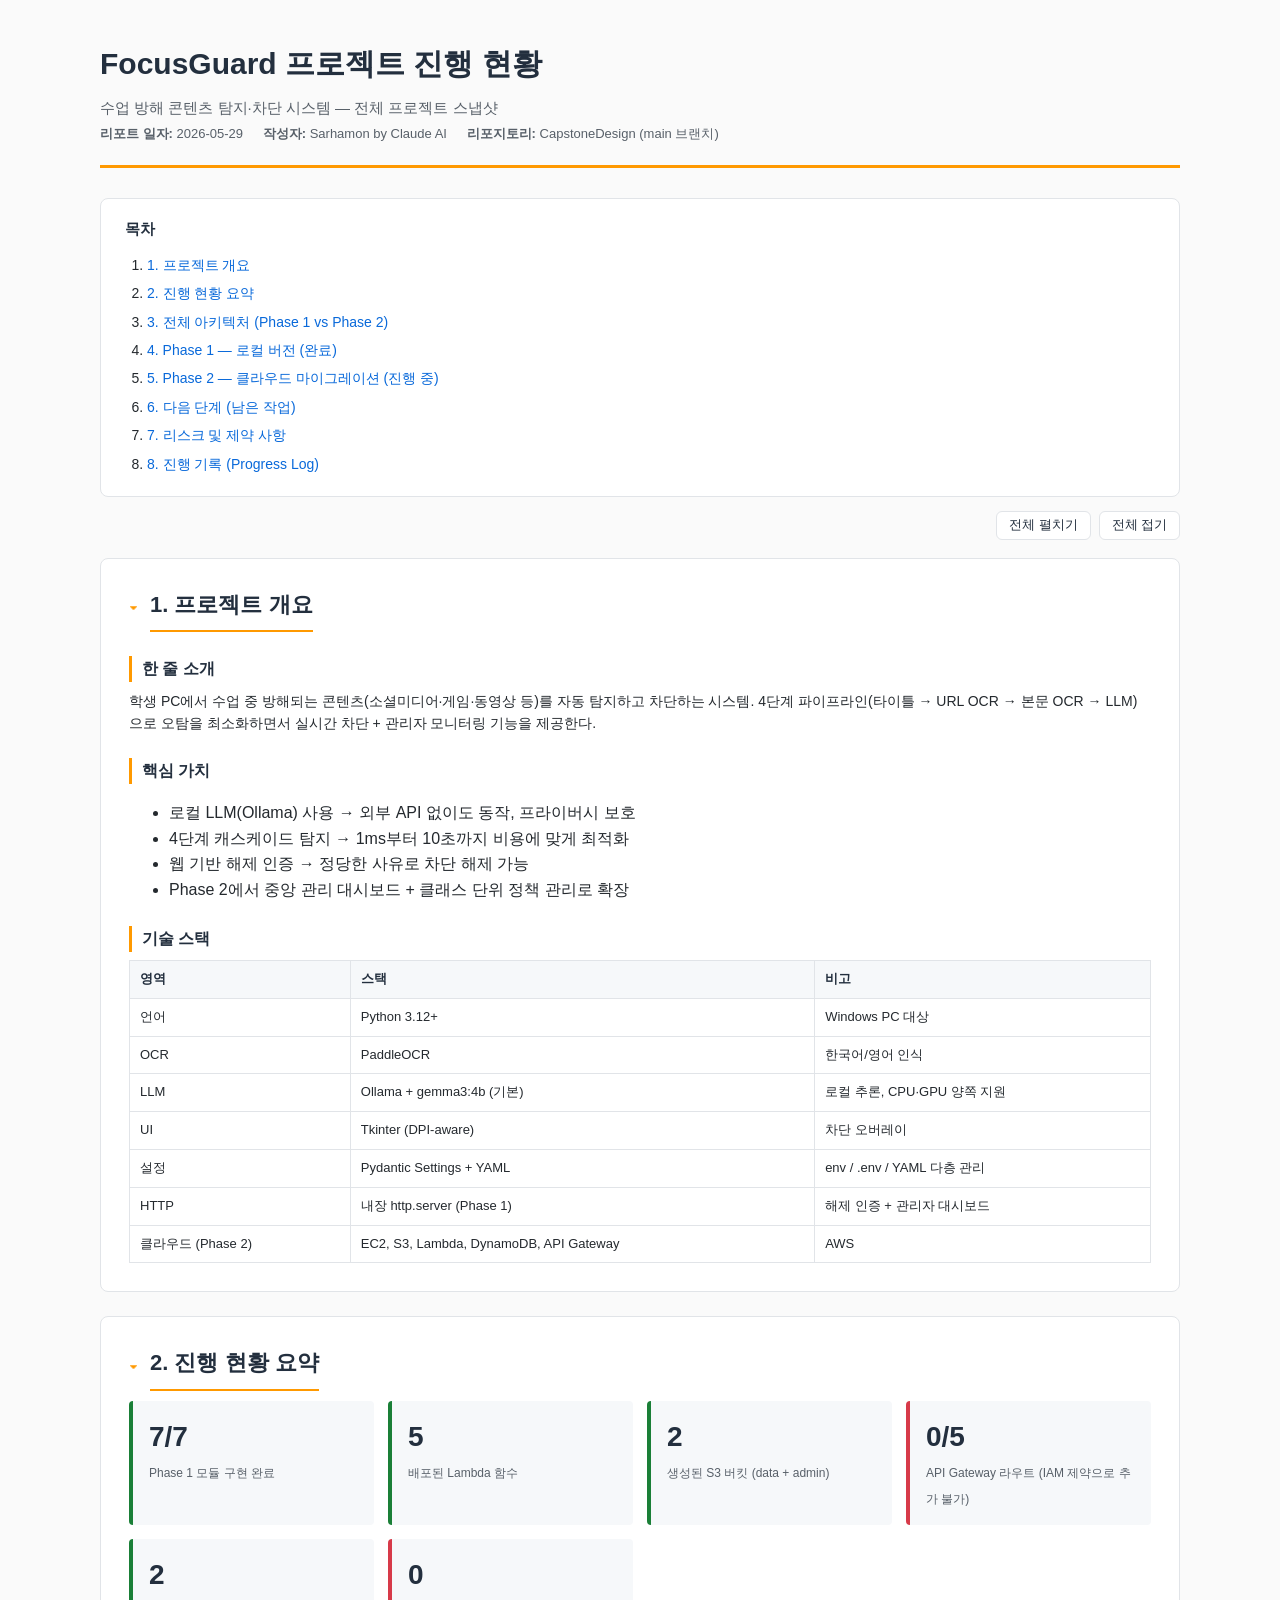
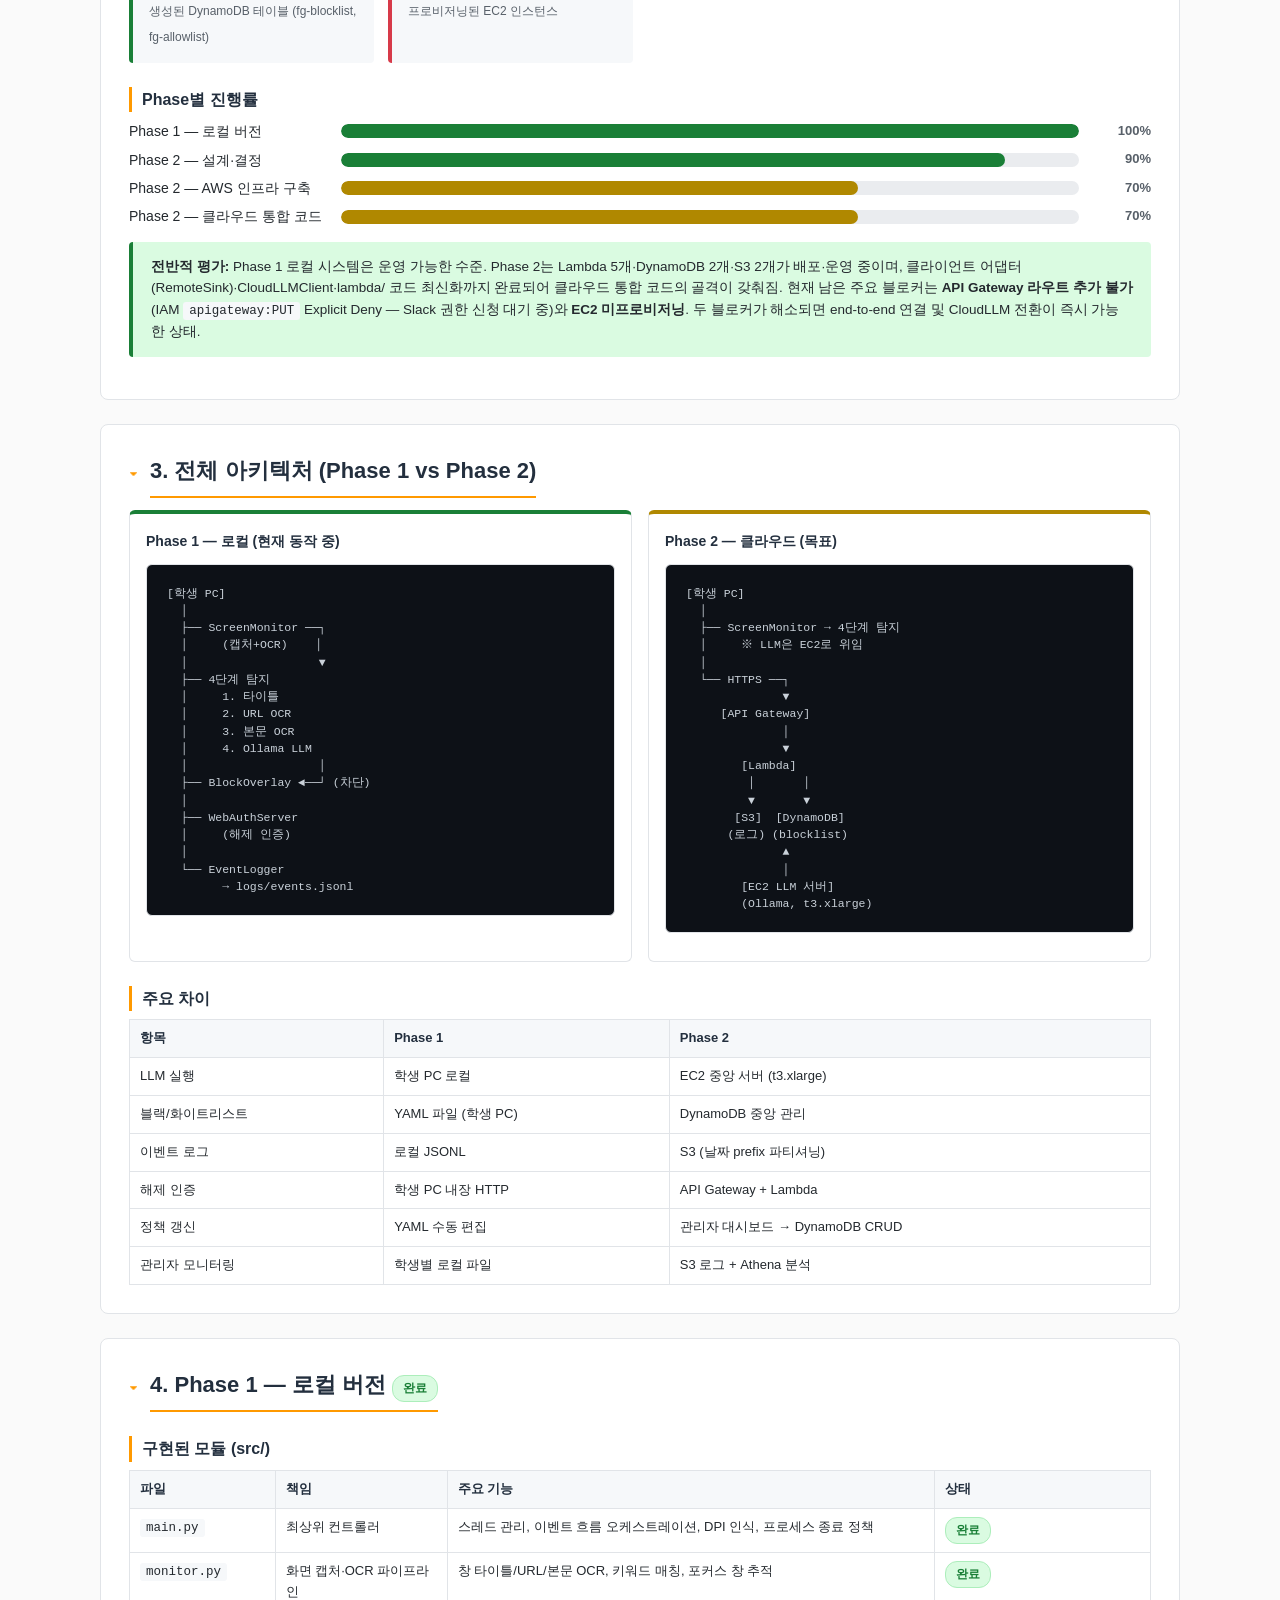
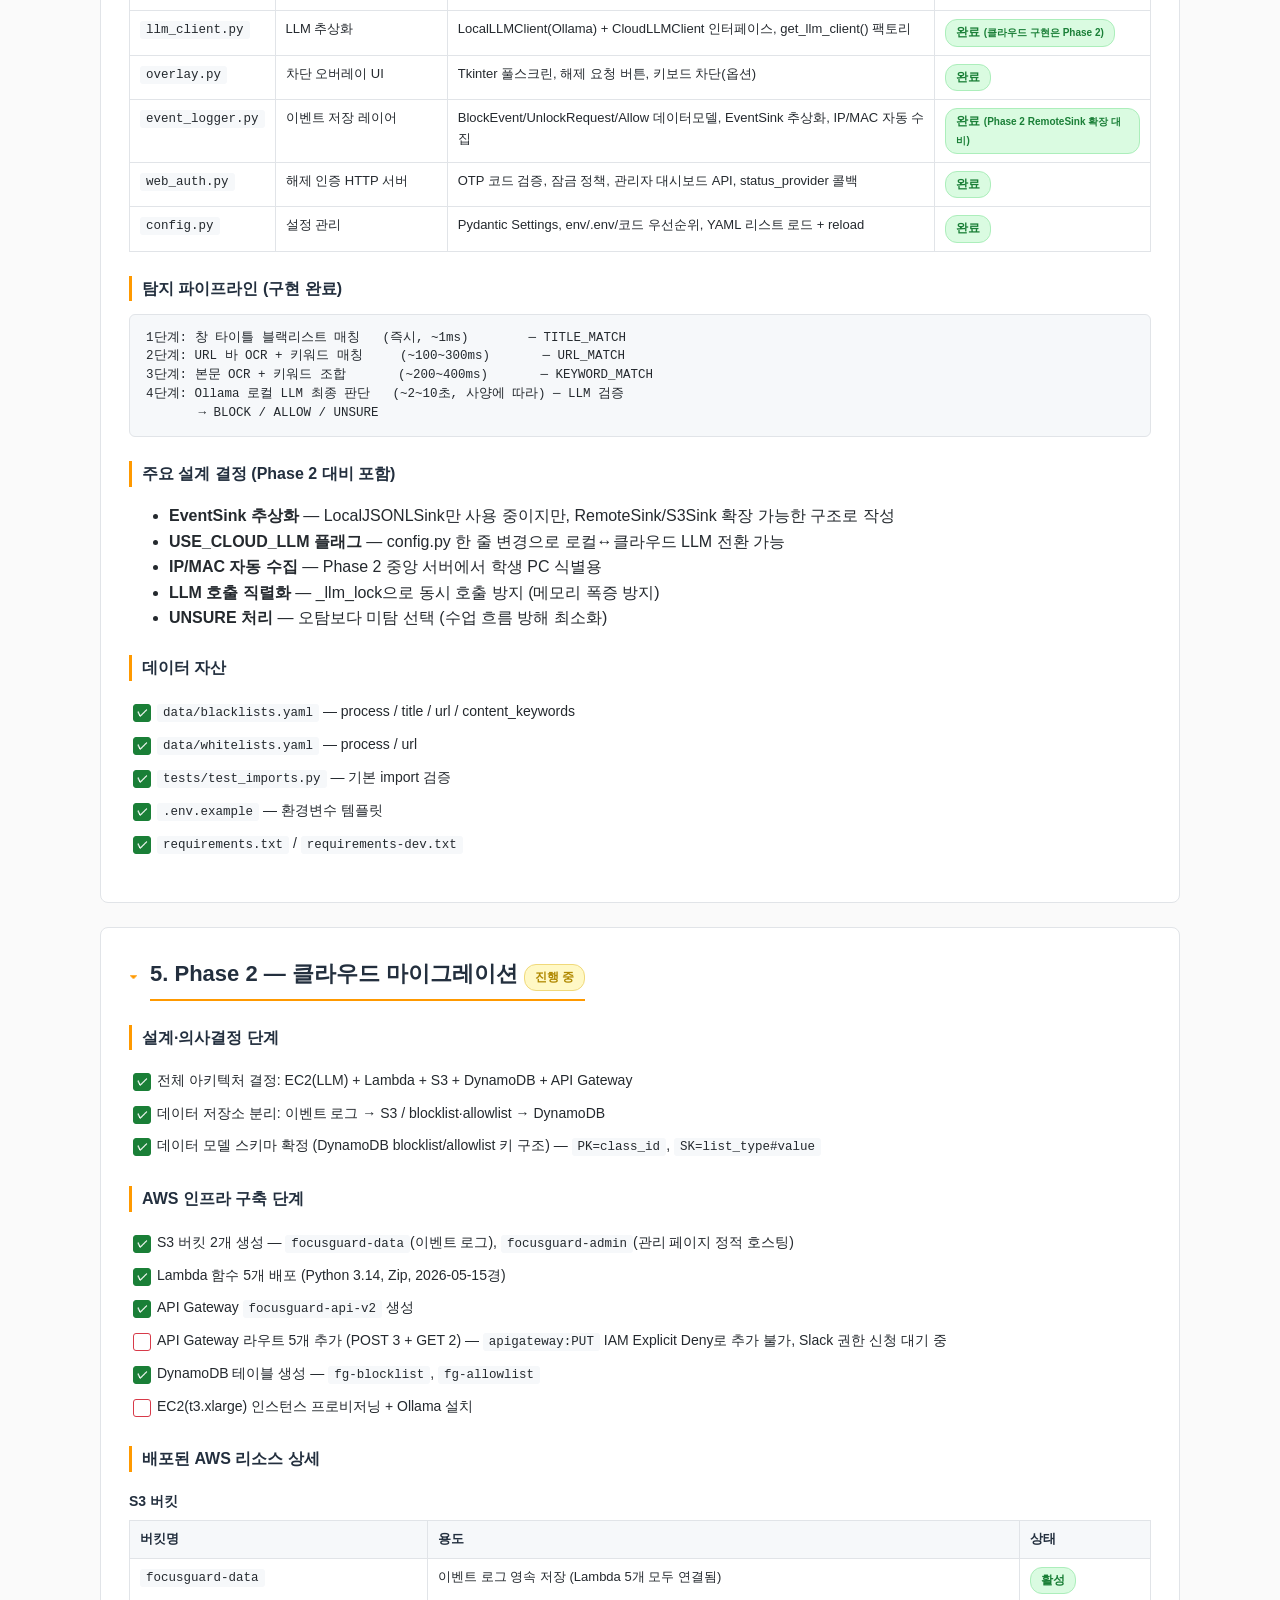
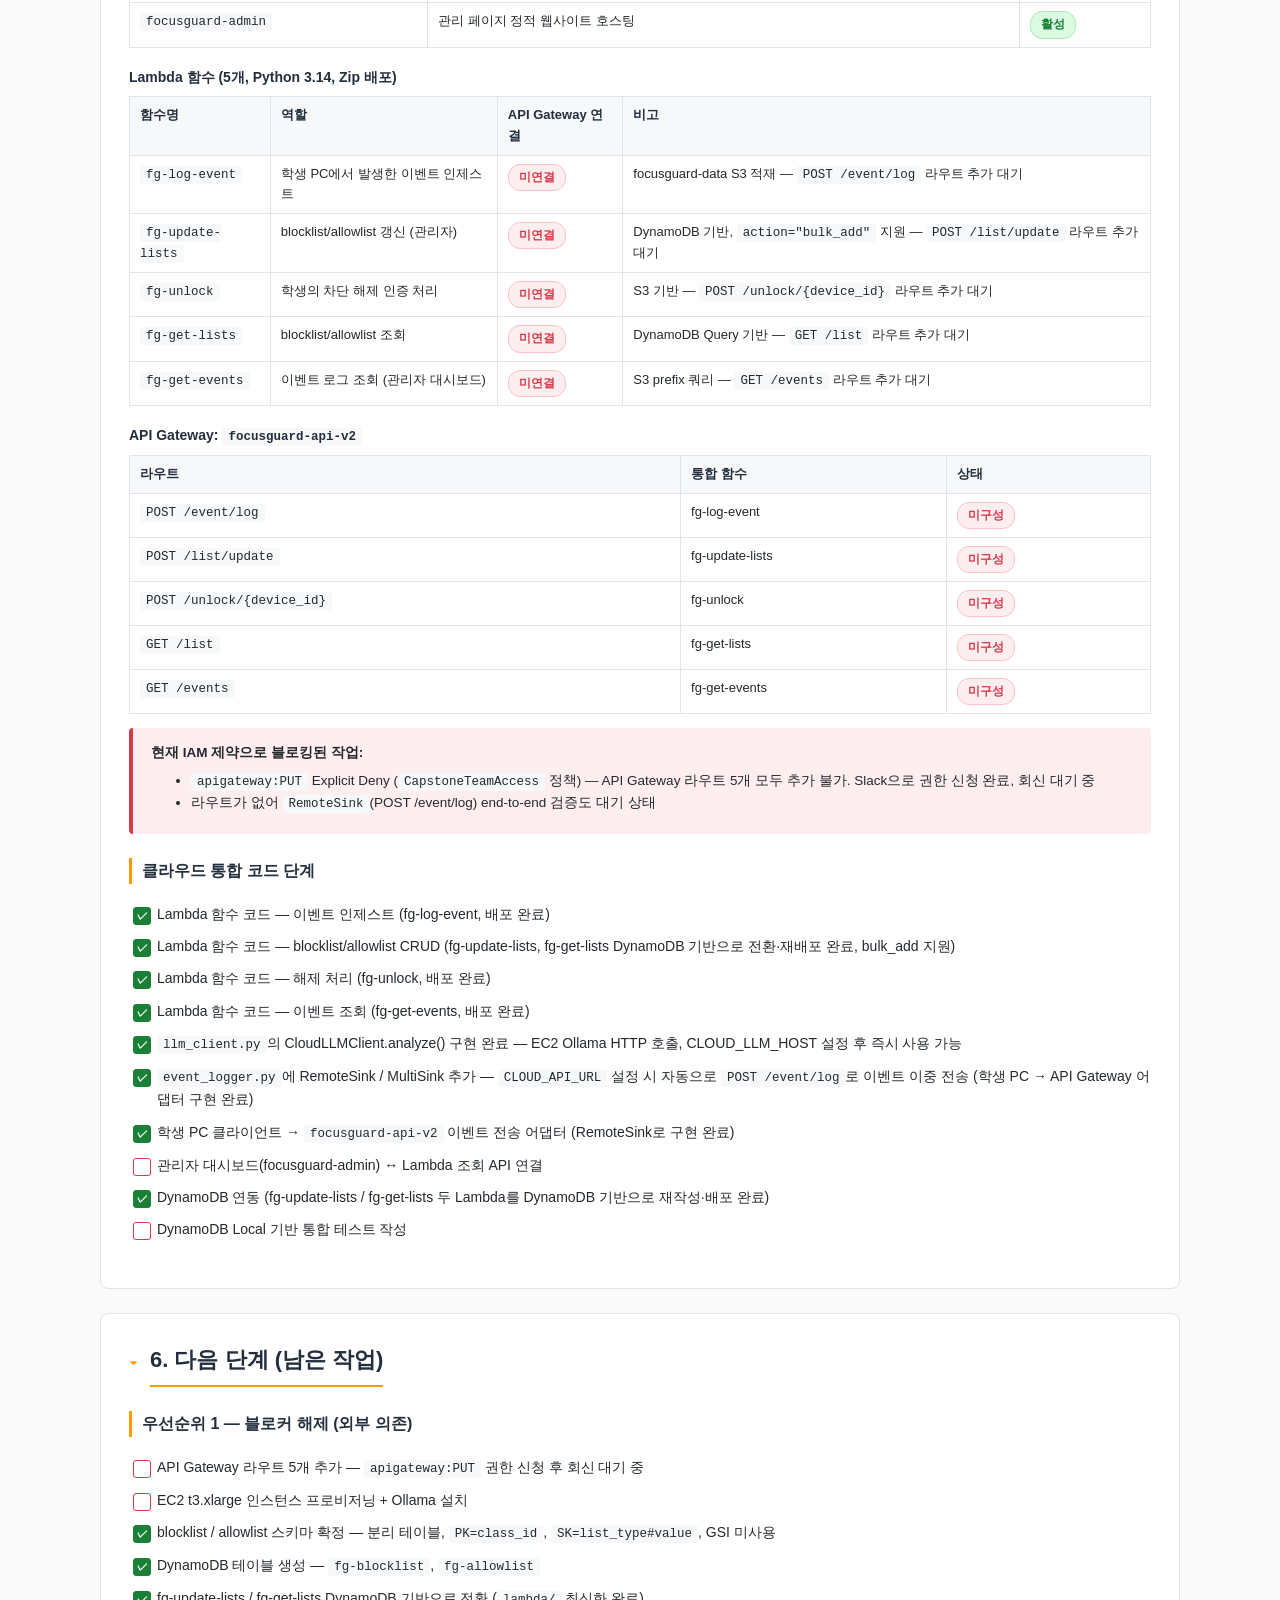
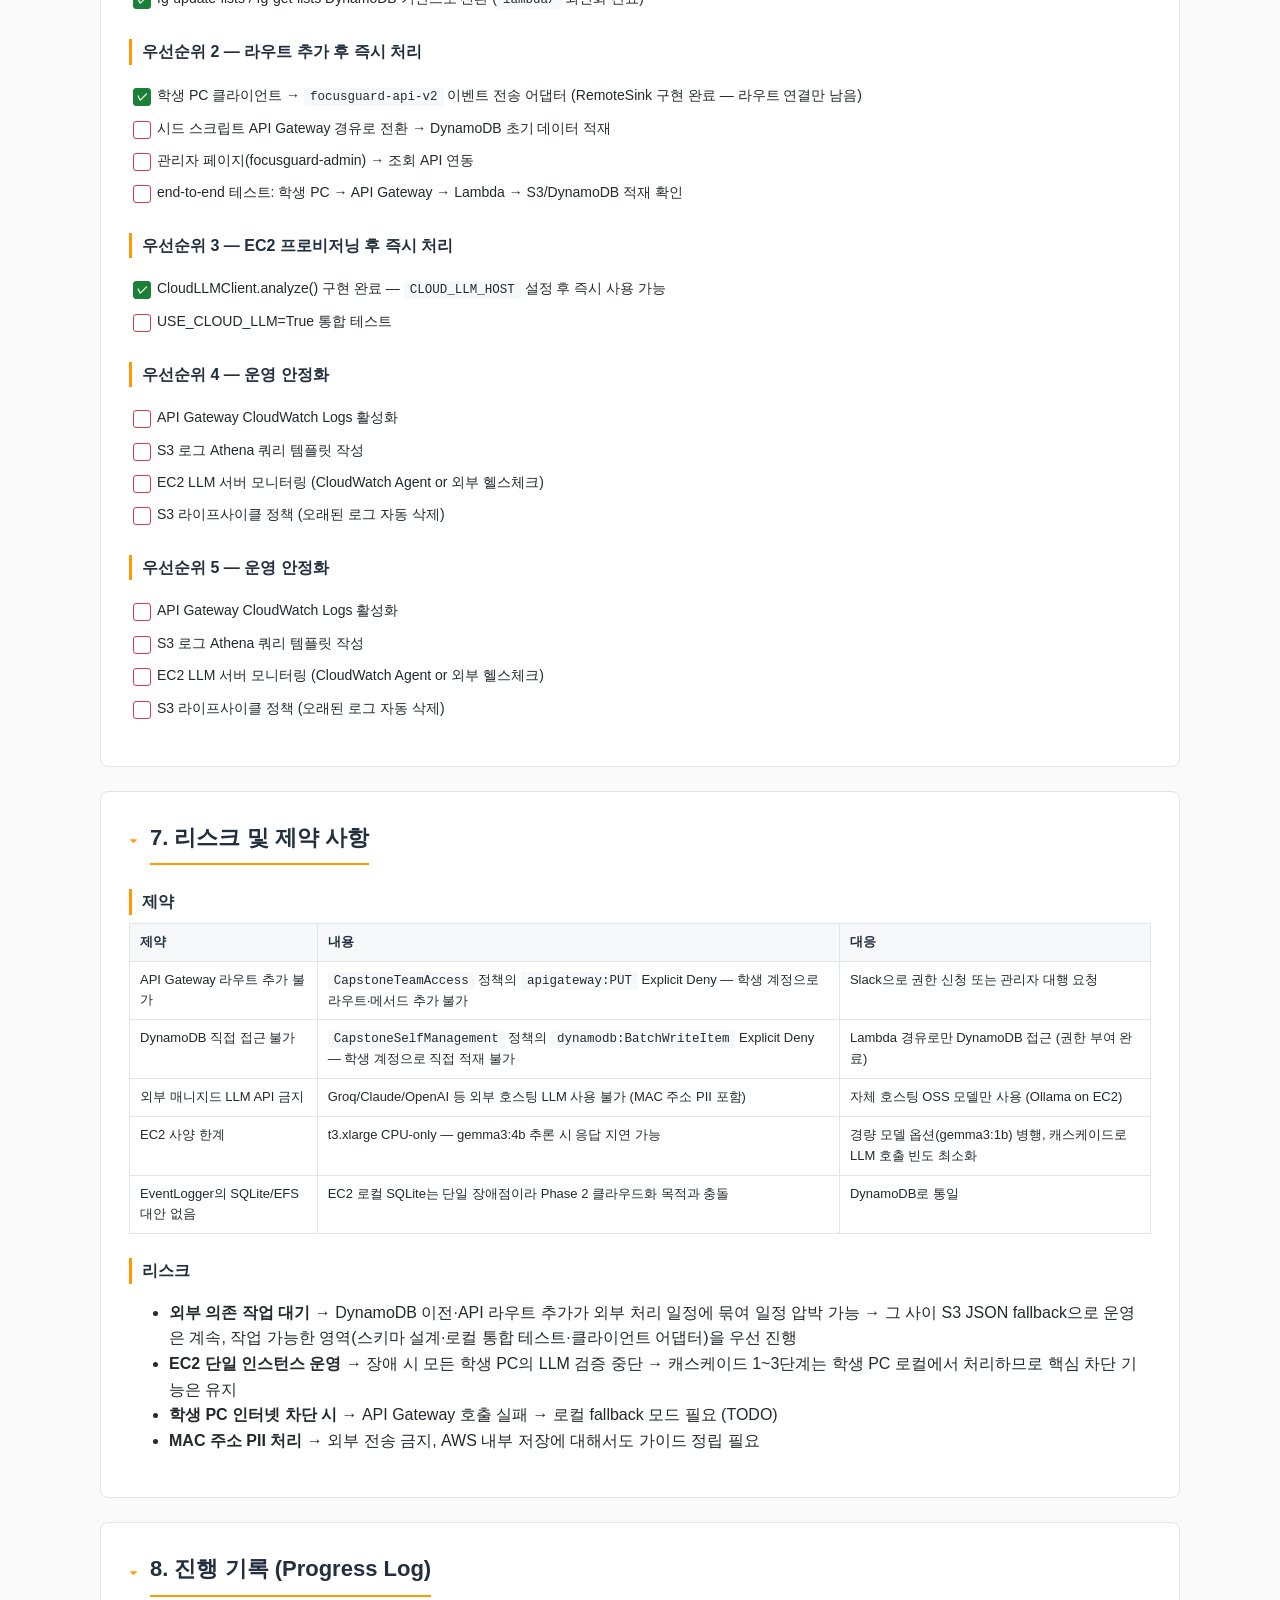
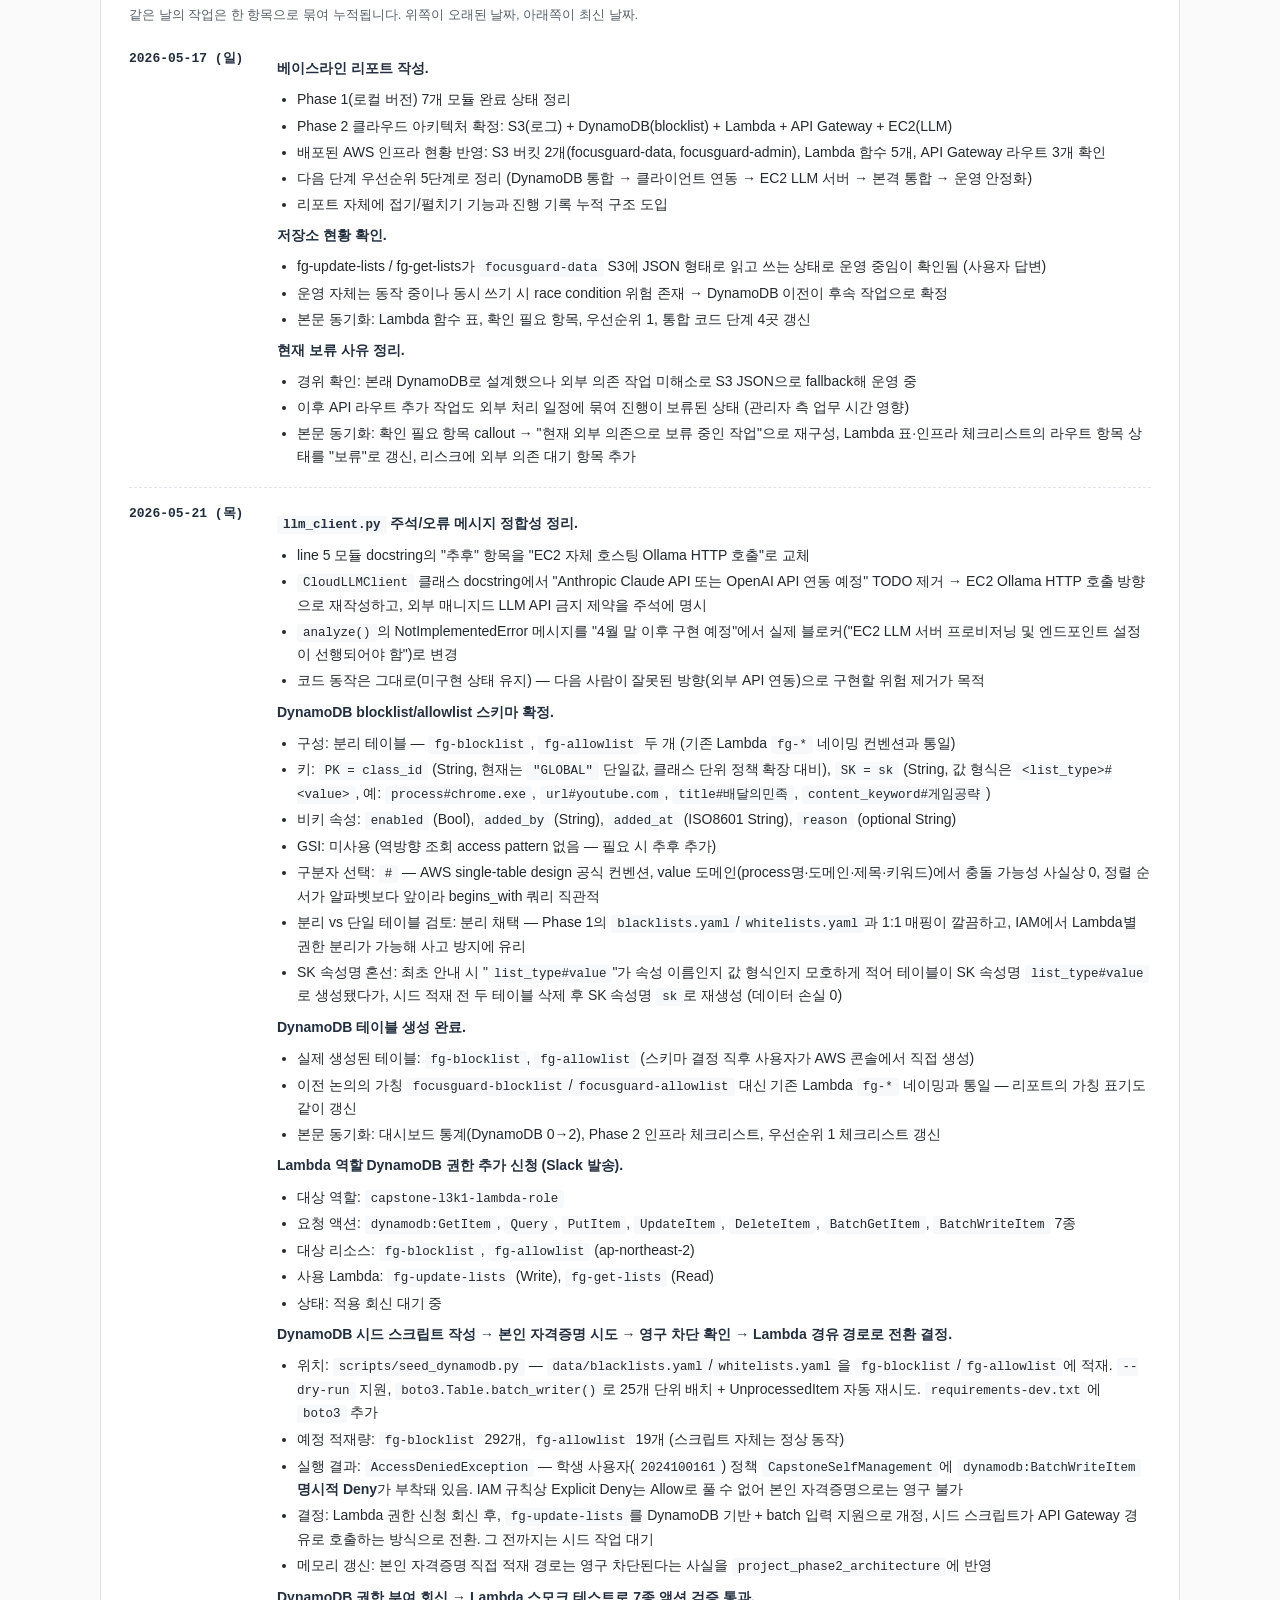
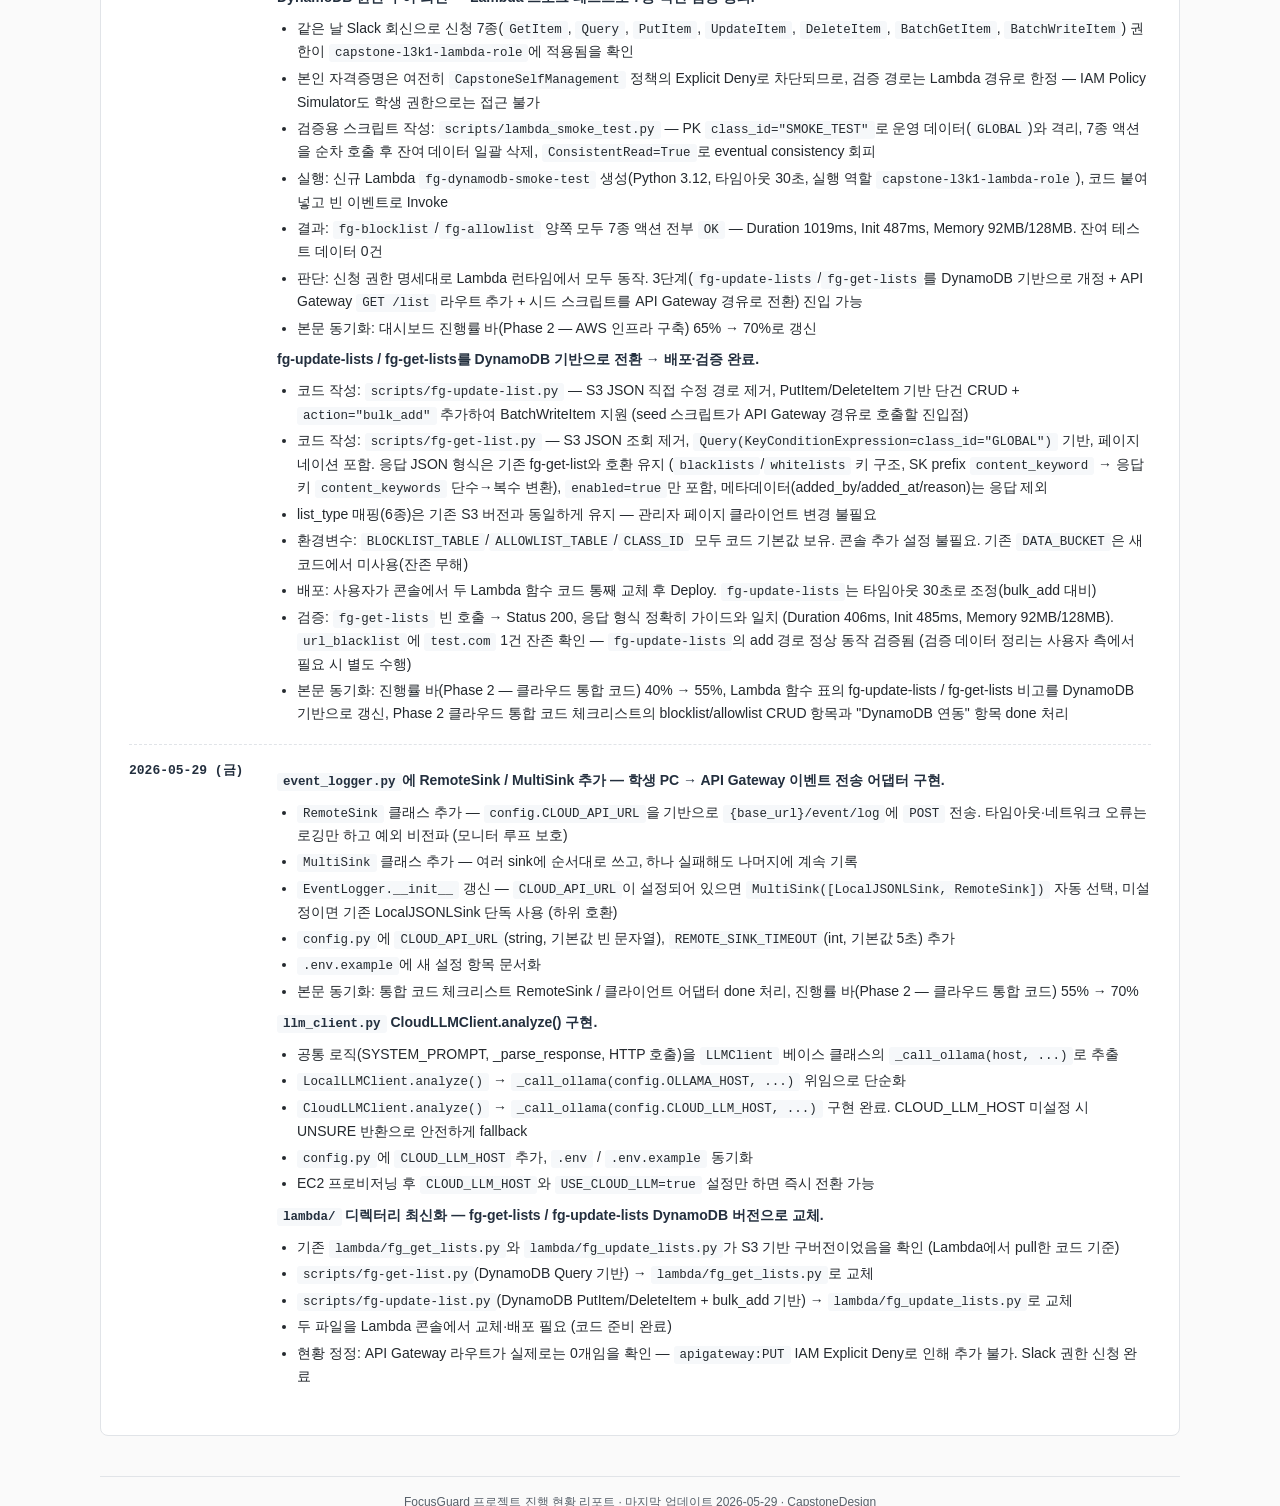
==== docs/index.html @ 1d7da53c "modified:   docs/index.html" ====
<!DOCTYPE html>
<html lang="ko">
<head>
<meta charset="UTF-8">
<title>FocusGuard 프로젝트 진행 현황 - 2026-05-29</title>
<style>
  :root {
    --primary: #232f3e;
    --accent: #ff9900;
    --bg: #fafafa;
    --card: #ffffff;
    --border: #e1e4e8;
    --text: #24292e;
    --muted: #586069;
    --done: #1a7f37;
    --inprogress: #b08800;
    --pending: #d73a49;
    --info: #0969da;
    --code-bg: #f6f8fa;
  }
  * { box-sizing: border-box; }
  body {
    font-family: -apple-system, BlinkMacSystemFont, "Segoe UI", "Noto Sans KR", sans-serif;
    background: var(--bg); color: var(--text); line-height: 1.6;
    margin: 0; padding: 40px 20px;
  }
  .container { max-width: 1080px; margin: 0 auto; }
  header {
    border-bottom: 3px solid var(--accent);
    padding-bottom: 20px; margin-bottom: 30px;
  }
  header h1 { margin: 0 0 8px 0; font-size: 30px; color: var(--primary); }
  header .subtitle { color: var(--muted); font-size: 15px; margin-bottom: 4px; }
  header .meta { color: var(--muted); font-size: 13px; }
  header .meta span { margin-right: 16px; }

  nav.toc {
    background: var(--card); border: 1px solid var(--border);
    border-radius: 8px; padding: 18px 24px; margin-bottom: 30px; font-size: 14px;
  }
  nav.toc h2 { margin: 0 0 10px 0; font-size: 15px; color: var(--primary); }
  nav.toc ol { margin: 0; padding-left: 22px; }
  nav.toc li { padding: 3px 0; }
  nav.toc a { color: var(--info); text-decoration: none; }
  nav.toc a:hover { text-decoration: underline; }

  .card {
    background: var(--card); border: 1px solid var(--border);
    border-radius: 8px; padding: 28px; margin-bottom: 24px;
  }
  .card h2 {
    margin-top: 0; font-size: 22px; color: var(--primary);
    border-bottom: 2px solid var(--accent); padding-bottom: 8px;
  }
  .card h3 {
    color: var(--primary); font-size: 16px; margin-top: 24px; margin-bottom: 8px;
    border-left: 3px solid var(--accent); padding-left: 10px;
  }
  .card h4 {
    color: var(--primary); font-size: 14px; margin-top: 18px; margin-bottom: 6px;
  }
  p { margin: 8px 0; font-size: 14px; }

  /* details/summary (접기·펼치기) */
  details.card > summary {
    list-style: none; cursor: pointer; outline: none; user-select: none;
  }
  details.card > summary::-webkit-details-marker { display: none; }
  details.card > summary::before {
    content: "▾"; display: inline-block; color: var(--accent);
    font-size: 18px; margin-right: 12px;
    transition: transform 0.2s ease; vertical-align: middle;
    position: relative; top: -2px;
  }
  details.card:not([open]) > summary::before { transform: rotate(-90deg); }
  details.card > summary h2 { display: inline-block; margin: 0; vertical-align: middle; }
  details.card:not([open]) > summary h2 {
    border-bottom: none; padding-bottom: 0;
  }
  details.card:not([open]) { padding-bottom: 18px; }

  /* 전체 펼치기/접기 컨트롤 */
  .toggle-all {
    display: flex; gap: 8px; justify-content: flex-end;
    margin: -16px 0 18px 0;
  }
  .toggle-all button {
    background: var(--card); border: 1px solid var(--border);
    border-radius: 6px; padding: 5px 12px;
    font-size: 12.5px; color: var(--primary); cursor: pointer;
    font-family: inherit;
  }
  .toggle-all button:hover { background: var(--code-bg); }

  /* 진행 기록 (로그) */
  .log-entry {
    display: grid; grid-template-columns: 130px 1fr;
    gap: 18px; padding: 16px 0;
    border-bottom: 1px dashed var(--border);
  }
  .log-entry:last-child { border-bottom: none; }
  .log-entry:first-child { padding-top: 4px; }
  .log-date {
    font-weight: 600; color: var(--primary); font-size: 13px;
    font-family: "SF Mono", Menlo, Consolas, monospace;
  }
  .log-body { font-size: 14px; line-height: 1.65; }
  .log-body strong { color: var(--primary); }
  .log-body ul { margin: 6px 0 0 0; padding-left: 20px; }
  .log-body li { margin-bottom: 3px; }

  /* 진행률 바 */
  .progress-block {
    display: grid; grid-template-columns: 200px 1fr 60px;
    gap: 12px; align-items: center; margin: 6px 0;
  }
  .progress-block .label { font-size: 14px; color: var(--text); }
  .progress-bar {
    background: #eaecef; border-radius: 10px; height: 14px; overflow: hidden;
    position: relative;
  }
  .progress-bar > div {
    height: 100%; border-radius: 10px; transition: width 0.3s;
  }
  .progress-bar .done   { background: var(--done); }
  .progress-bar .partial { background: var(--inprogress); }
  .progress-bar .pending { background: var(--pending); }
  .progress-block .pct {
    text-align: right; font-size: 13px; font-weight: 600; color: var(--muted);
  }

  /* 대시보드 통계 */
  .dashboard {
    display: grid;
    grid-template-columns: repeat(auto-fit, minmax(200px, 1fr));
    gap: 14px; margin-top: 10px;
  }
  .stat {
    background: var(--code-bg); border-left: 4px solid var(--accent);
    padding: 14px 16px; border-radius: 4px;
  }
  .stat .num { font-size: 28px; font-weight: 700; color: var(--primary); display: block; }
  .stat .lbl { font-size: 12px; color: var(--muted); }
  .stat.done { border-left-color: var(--done); }
  .stat.inprogress { border-left-color: var(--inprogress); }
  .stat.pending { border-left-color: var(--pending); }

  /* 배지 */
  .badge {
    display: inline-block; padding: 3px 10px; border-radius: 12px;
    font-size: 12px; font-weight: 600;
  }
  .badge-done { background: #dafbe1; color: var(--done); border: 1px solid #aceebb; }
  .badge-inprogress { background: #fff8c5; color: var(--inprogress); border: 1px solid #f0d97a; }
  .badge-pending { background: #ffeef0; color: var(--pending); border: 1px solid #f9c3c8; }
  .badge-info { background: #ddf4ff; color: var(--info); border: 1px solid #80ccff; }

  /* 테이블 */
  table {
    width: 100%; border-collapse: collapse; font-size: 13px; margin-top: 8px;
  }
  table th, table td {
    border: 1px solid var(--border); padding: 8px 10px; text-align: left; vertical-align: top;
  }
  table th { background: var(--code-bg); color: var(--primary); font-weight: 600; }

  /* 체크리스트 */
  .checklist { list-style: none; padding-left: 0; font-size: 14px; }
  .checklist li {
    padding: 5px 0 5px 28px; position: relative;
  }
  .checklist li::before {
    content: ""; position: absolute; left: 4px; top: 9px;
    width: 16px; height: 16px; border-radius: 3px;
    border: 1.5px solid var(--border);
  }
  .checklist li.done::before {
    background: var(--done); border-color: var(--done);
    content: "✓"; color: white; font-size: 11px;
    text-align: center; line-height: 14px; font-weight: 700;
  }
  .checklist li.inprogress::before {
    background: var(--inprogress); border-color: var(--inprogress);
    content: "…"; color: white; font-size: 13px;
    text-align: center; line-height: 13px; font-weight: 700;
  }
  .checklist li.pending::before {
    background: white; border-color: var(--pending);
  }

  /* 아키텍처 다이어그램 */
  .arch-diagram {
    background: #0d1117; color: #c9d1d9;
    padding: 20px; border-radius: 6px;
    font-family: "SF Mono", Menlo, Consolas, monospace;
    font-size: 12.5px; line-height: 1.5; overflow-x: auto;
  }

  /* Callout */
  .callout {
    background: #fffbea; border-left: 4px solid var(--accent);
    border-radius: 4px; padding: 14px 18px; margin: 14px 0; font-size: 13.5px;
  }
  .callout.warn { background: #ffeef0; border-left-color: var(--pending); }
  .callout.info { background: #ddf4ff; border-left-color: var(--info); }
  .callout.success { background: #dafbe1; border-left-color: var(--done); }

  /* Phase 비교 그리드 */
  .phase-grid {
    display: grid; grid-template-columns: 1fr 1fr; gap: 16px;
    margin-top: 12px;
  }
  .phase-box {
    border: 1px solid var(--border); border-radius: 6px; padding: 16px;
  }
  .phase-box.p1 { border-top: 4px solid var(--done); }
  .phase-box.p2 { border-top: 4px solid var(--inprogress); }
  .phase-box h4 { margin-top: 0; }

  pre {
    background: var(--code-bg); border: 1px solid var(--border);
    border-radius: 6px; padding: 14px 16px; font-size: 12.5px;
    overflow-x: auto; line-height: 1.5;
  }
  code {
    background: var(--code-bg); padding: 2px 6px; border-radius: 3px;
    font-size: 12.5px; font-family: "SF Mono", Menlo, Consolas, monospace;
  }

  footer {
    margin-top: 40px; padding-top: 16px; border-top: 1px solid var(--border);
    color: var(--muted); font-size: 12px; text-align: center;
  }

  @media print {
    body { background: white; padding: 0; }
    .card { box-shadow: none; page-break-inside: avoid; border: none; }
    nav.toc { page-break-after: always; }
  }
</style>
</head>
<body>
<div class="container">

<header>
  <h1>FocusGuard 프로젝트 진행 현황</h1>
  <div class="subtitle">수업 방해 콘텐츠 탐지·차단 시스템 — 전체 프로젝트 스냅샷</div>
  <div class="meta">
    <span><strong>리포트 일자:</strong> 2026-05-29</span>
    <span><strong>작성자:</strong> Sarhamon by Claude AI</span>
    <span><strong>리포지토리:</strong> CapstoneDesign (main 브랜치)</span>
  </div>
</header>

<nav class="toc">
  <h2>목차</h2>
  <ol>
    <li><a href="#sec-overview">1. 프로젝트 개요</a></li>
    <li><a href="#sec-summary">2. 진행 현황 요약</a></li>
    <li><a href="#sec-arch">3. 전체 아키텍처 (Phase 1 vs Phase 2)</a></li>
    <li><a href="#sec-phase1">4. Phase 1 — 로컬 버전 (완료)</a></li>
    <li><a href="#sec-phase2">5. Phase 2 — 클라우드 마이그레이션 (진행 중)</a></li>
    <li><a href="#sec-next">6. 다음 단계 (남은 작업)</a></li>
    <li><a href="#sec-risks">7. 리스크 및 제약 사항</a></li>
    <li><a href="#sec-log">8. 진행 기록 (Progress Log)</a></li>
  </ol>
</nav>

<div class="toggle-all">
  <button type="button" onclick="document.querySelectorAll('details.card').forEach(d => d.open = true)">전체 펼치기</button>
  <button type="button" onclick="document.querySelectorAll('details.card').forEach(d => d.open = false)">전체 접기</button>
</div>

<!-- ============== 1. 프로젝트 개요 ============== -->
<details class="card" open id="sec-overview">
  <summary><h2>1. 프로젝트 개요</h2></summary>

  <h3>한 줄 소개</h3>
  <p>학생 PC에서 수업 중 방해되는 콘텐츠(소셜미디어·게임·동영상 등)를 자동 탐지하고 차단하는 시스템. 4단계 파이프라인(타이틀 → URL OCR → 본문 OCR → LLM)으로 오탐을 최소화하면서 실시간 차단 + 관리자 모니터링 기능을 제공한다.</p>

  <h3>핵심 가치</h3>
  <ul>
    <li>로컬 LLM(Ollama) 사용 → 외부 API 없이도 동작, 프라이버시 보호</li>
    <li>4단계 캐스케이드 탐지 → 1ms부터 10초까지 비용에 맞게 최적화</li>
    <li>웹 기반 해제 인증 → 정당한 사유로 차단 해제 가능</li>
    <li>Phase 2에서 중앙 관리 대시보드 + 클래스 단위 정책 관리로 확장</li>
  </ul>

  <h3>기술 스택</h3>
  <table>
    <thead><tr><th>영역</th><th>스택</th><th>비고</th></tr></thead>
    <tbody>
      <tr><td>언어</td><td>Python 3.12+</td><td>Windows PC 대상</td></tr>
      <tr><td>OCR</td><td>PaddleOCR</td><td>한국어/영어 인식</td></tr>
      <tr><td>LLM</td><td>Ollama + gemma3:4b (기본)</td><td>로컬 추론, CPU·GPU 양쪽 지원</td></tr>
      <tr><td>UI</td><td>Tkinter (DPI-aware)</td><td>차단 오버레이</td></tr>
      <tr><td>설정</td><td>Pydantic Settings + YAML</td><td>env / .env / YAML 다층 관리</td></tr>
      <tr><td>HTTP</td><td>내장 http.server (Phase 1)</td><td>해제 인증 + 관리자 대시보드</td></tr>
      <tr><td>클라우드 (Phase 2)</td><td>EC2, S3, Lambda, DynamoDB, API Gateway</td><td>AWS</td></tr>
    </tbody>
  </table>
</details>

<!-- ============== 2. 진행 현황 요약 ============== -->
<details class="card" open id="sec-summary">
  <summary><h2>2. 진행 현황 요약</h2></summary>

  <div class="dashboard">
    <div class="stat done">
      <span class="num">7/7</span>
      <span class="lbl">Phase 1 모듈 구현 완료</span>
    </div>
    <div class="stat done">
      <span class="num">5</span>
      <span class="lbl">배포된 Lambda 함수</span>
    </div>
    <div class="stat done">
      <span class="num">2</span>
      <span class="lbl">생성된 S3 버킷 (data + admin)</span>
    </div>
    <div class="stat pending">
      <span class="num">0/5</span>
      <span class="lbl">API Gateway 라우트 (IAM 제약으로 추가 불가)</span>
    </div>
    <div class="stat done">
      <span class="num">2</span>
      <span class="lbl">생성된 DynamoDB 테이블 (fg-blocklist, fg-allowlist)</span>
    </div>
    <div class="stat pending">
      <span class="num">0</span>
      <span class="lbl">프로비저닝된 EC2 인스턴스</span>
    </div>
  </div>

  <h3>Phase별 진행률</h3>

  <div class="progress-block">
    <span class="label">Phase 1 — 로컬 버전</span>
    <div class="progress-bar"><div class="done" style="width: 100%;"></div></div>
    <span class="pct">100%</span>
  </div>
  <div class="progress-block">
    <span class="label">Phase 2 — 설계·결정</span>
    <div class="progress-bar"><div class="done" style="width: 90%;"></div></div>
    <span class="pct">90%</span>
  </div>
  <div class="progress-block">
    <span class="label">Phase 2 — AWS 인프라 구축</span>
    <div class="progress-bar"><div class="partial" style="width: 70%;"></div></div>
    <span class="pct">70%</span>
  </div>
  <div class="progress-block">
    <span class="label">Phase 2 — 클라우드 통합 코드</span>
    <div class="progress-bar"><div class="partial" style="width: 70%;"></div></div>
    <span class="pct">70%</span>
  </div>

  <div class="callout success">
    <strong>전반적 평가:</strong> Phase 1 로컬 시스템은 운영 가능한 수준. Phase 2는 Lambda 5개·DynamoDB 2개·S3 2개가 배포·운영 중이며, 클라이언트 어댑터(RemoteSink)·CloudLLMClient·lambda/ 코드 최신화까지 완료되어 클라우드 통합 코드의 골격이 갖춰짐. 현재 남은 주요 블로커는 <strong>API Gateway 라우트 추가 불가</strong>(IAM <code>apigateway:PUT</code> Explicit Deny — Slack 권한 신청 대기 중)와 <strong>EC2 미프로비저닝</strong>. 두 블로커가 해소되면 end-to-end 연결 및 CloudLLM 전환이 즉시 가능한 상태.
  </div>
</details>

<!-- ============== 3. 아키텍처 ============== -->
<details class="card" open id="sec-arch">
  <summary><h2>3. 전체 아키텍처 (Phase 1 vs Phase 2)</h2></summary>

  <div class="phase-grid">
    <div class="phase-box p1">
      <h4>Phase 1 — 로컬 (현재 동작 중)</h4>
<pre class="arch-diagram" style="font-size:11.5px;">
[학생 PC]
  │
  ├── ScreenMonitor ──┐
  │     (캡처+OCR)    │
  │                   ▼
  ├── 4단계 탐지
  │     1. 타이틀
  │     2. URL OCR
  │     3. 본문 OCR
  │     4. Ollama LLM
  │                   │
  ├── BlockOverlay ◄──┘ (차단)
  │
  ├── WebAuthServer
  │     (해제 인증)
  │
  └── EventLogger
        → logs/events.jsonl
</pre>
    </div>
    <div class="phase-box p2">
      <h4>Phase 2 — 클라우드 (목표)</h4>
<pre class="arch-diagram" style="font-size:11.5px;">
[학생 PC]
  │
  ├── ScreenMonitor → 4단계 탐지
  │     ※ LLM은 EC2로 위임
  │
  └── HTTPS ──┐
              ▼
     [API Gateway]
              │
              ▼
        [Lambda]
         │       │
         ▼       ▼
       [S3]  [DynamoDB]
      (로그) (blocklist)
              ▲
              │
        [EC2 LLM 서버]
        (Ollama, t3.xlarge)
</pre>
    </div>
  </div>

  <h3>주요 차이</h3>
  <table>
    <thead><tr><th>항목</th><th>Phase 1</th><th>Phase 2</th></tr></thead>
    <tbody>
      <tr><td>LLM 실행</td><td>학생 PC 로컬</td><td>EC2 중앙 서버 (t3.xlarge)</td></tr>
      <tr><td>블랙/화이트리스트</td><td>YAML 파일 (학생 PC)</td><td>DynamoDB 중앙 관리</td></tr>
      <tr><td>이벤트 로그</td><td>로컬 JSONL</td><td>S3 (날짜 prefix 파티셔닝)</td></tr>
      <tr><td>해제 인증</td><td>학생 PC 내장 HTTP</td><td>API Gateway + Lambda</td></tr>
      <tr><td>정책 갱신</td><td>YAML 수동 편집</td><td>관리자 대시보드 → DynamoDB CRUD</td></tr>
      <tr><td>관리자 모니터링</td><td>학생별 로컬 파일</td><td>S3 로그 + Athena 분석</td></tr>
    </tbody>
  </table>
</details>

<!-- ============== 4. Phase 1 완료 현황 ============== -->
<details class="card" open id="sec-phase1">
  <summary><h2>4. Phase 1 — 로컬 버전 <span class="badge badge-done">완료</span></h2></summary>

  <h3>구현된 모듈 (src/)</h3>
  <table>
    <thead>
      <tr><th>파일</th><th>책임</th><th>주요 기능</th><th>상태</th></tr>
    </thead>
    <tbody>
      <tr>
        <td><code>main.py</code></td>
        <td>최상위 컨트롤러</td>
        <td>스레드 관리, 이벤트 흐름 오케스트레이션, DPI 인식, 프로세스 종료 정책</td>
        <td><span class="badge badge-done">완료</span></td>
      </tr>
      <tr>
        <td><code>monitor.py</code></td>
        <td>화면 캡처·OCR 파이프라인</td>
        <td>창 타이틀/URL/본문 OCR, 키워드 매칭, 포커스 창 추적</td>
        <td><span class="badge badge-done">완료</span></td>
      </tr>
      <tr>
        <td><code>llm_client.py</code></td>
        <td>LLM 추상화</td>
        <td>LocalLLMClient(Ollama) + CloudLLMClient 인터페이스, get_llm_client() 팩토리</td>
        <td><span class="badge badge-done">완료 <small>(클라우드 구현은 Phase 2)</small></span></td>
      </tr>
      <tr>
        <td><code>overlay.py</code></td>
        <td>차단 오버레이 UI</td>
        <td>Tkinter 풀스크린, 해제 요청 버튼, 키보드 차단(옵션)</td>
        <td><span class="badge badge-done">완료</span></td>
      </tr>
      <tr>
        <td><code>event_logger.py</code></td>
        <td>이벤트 저장 레이어</td>
        <td>BlockEvent/UnlockRequest/Allow 데이터모델, EventSink 추상화, IP/MAC 자동 수집</td>
        <td><span class="badge badge-done">완료 <small>(Phase 2 RemoteSink 확장 대비)</small></span></td>
      </tr>
      <tr>
        <td><code>web_auth.py</code></td>
        <td>해제 인증 HTTP 서버</td>
        <td>OTP 코드 검증, 잠금 정책, 관리자 대시보드 API, status_provider 콜백</td>
        <td><span class="badge badge-done">완료</span></td>
      </tr>
      <tr>
        <td><code>config.py</code></td>
        <td>설정 관리</td>
        <td>Pydantic Settings, env/.env/코드 우선순위, YAML 리스트 로드 + reload</td>
        <td><span class="badge badge-done">완료</span></td>
      </tr>
    </tbody>
  </table>

  <h3>탐지 파이프라인 (구현 완료)</h3>
<pre>1단계: 창 타이틀 블랙리스트 매칭   (즉시, ~1ms)        ─ TITLE_MATCH
2단계: URL 바 OCR + 키워드 매칭     (~100~300ms)       ─ URL_MATCH
3단계: 본문 OCR + 키워드 조합       (~200~400ms)       ─ KEYWORD_MATCH
4단계: Ollama 로컬 LLM 최종 판단   (~2~10초, 사양에 따라) ─ LLM 검증
       → BLOCK / ALLOW / UNSURE</pre>

  <h3>주요 설계 결정 (Phase 2 대비 포함)</h3>
  <ul>
    <li><strong>EventSink 추상화</strong> — LocalJSONLSink만 사용 중이지만, RemoteSink/S3Sink 확장 가능한 구조로 작성</li>
    <li><strong>USE_CLOUD_LLM 플래그</strong> — config.py 한 줄 변경으로 로컬↔클라우드 LLM 전환 가능</li>
    <li><strong>IP/MAC 자동 수집</strong> — Phase 2 중앙 서버에서 학생 PC 식별용</li>
    <li><strong>LLM 호출 직렬화</strong> — _llm_lock으로 동시 호출 방지 (메모리 폭증 방지)</li>
    <li><strong>UNSURE 처리</strong> — 오탐보다 미탐 선택 (수업 흐름 방해 최소화)</li>
  </ul>

  <h3>데이터 자산</h3>
  <ul class="checklist">
    <li class="done"><code>data/blacklists.yaml</code> — process / title / url / content_keywords</li>
    <li class="done"><code>data/whitelists.yaml</code> — process / url</li>
    <li class="done"><code>tests/test_imports.py</code> — 기본 import 검증</li>
    <li class="done"><code>.env.example</code> — 환경변수 템플릿</li>
    <li class="done"><code>requirements.txt</code> / <code>requirements-dev.txt</code></li>
  </ul>
</details>

<!-- ============== 5. Phase 2 진행 현황 ============== -->
<details class="card" open id="sec-phase2">
  <summary><h2>5. Phase 2 — 클라우드 마이그레이션 <span class="badge badge-inprogress">진행 중</span></h2></summary>

  <h3>설계·의사결정 단계</h3>
  <ul class="checklist">
    <li class="done">전체 아키텍처 결정: EC2(LLM) + Lambda + S3 + DynamoDB + API Gateway</li>
    <li class="done">데이터 저장소 분리: 이벤트 로그 → S3 / blocklist·allowlist → DynamoDB</li>
    <li class="done">데이터 모델 스키마 확정 (DynamoDB blocklist/allowlist 키 구조) — <code>PK=class_id</code>, <code>SK=list_type#value</code></li>
  </ul>

  <h3>AWS 인프라 구축 단계</h3>
  <ul class="checklist">
    <li class="done">S3 버킷 2개 생성 — <code>focusguard-data</code>(이벤트 로그), <code>focusguard-admin</code>(관리 페이지 정적 호스팅)</li>
    <li class="done">Lambda 함수 5개 배포 (Python 3.14, Zip, 2026-05-15경)</li>
    <li class="done">API Gateway <code>focusguard-api-v2</code> 생성</li>
    <li class="pending">API Gateway 라우트 5개 추가 (POST 3 + GET 2) — <code>apigateway:PUT</code> IAM Explicit Deny로 추가 불가, Slack 권한 신청 대기 중</li>
    <li class="done">DynamoDB 테이블 생성 — <code>fg-blocklist</code>, <code>fg-allowlist</code></li>
    <li class="pending">EC2(t3.xlarge) 인스턴스 프로비저닝 + Ollama 설치</li>
  </ul>

  <h3>배포된 AWS 리소스 상세</h3>

  <h4>S3 버킷</h4>
  <table>
    <thead><tr><th>버킷명</th><th>용도</th><th>상태</th></tr></thead>
    <tbody>
      <tr><td><code>focusguard-data</code></td><td>이벤트 로그 영속 저장 (Lambda 5개 모두 연결됨)</td><td><span class="badge badge-done">활성</span></td></tr>
      <tr><td><code>focusguard-admin</code></td><td>관리 페이지 정적 웹사이트 호스팅</td><td><span class="badge badge-done">활성</span></td></tr>
    </tbody>
  </table>

  <h4>Lambda 함수 (5개, Python 3.14, Zip 배포)</h4>
  <table>
    <thead>
      <tr><th>함수명</th><th>역할</th><th>API Gateway 연결</th><th>비고</th></tr>
    </thead>
    <tbody>
      <tr>
        <td><code>fg-log-event</code></td>
        <td>학생 PC에서 발생한 이벤트 인제스트</td>
        <td><span class="badge badge-pending">미연결</span></td>
        <td>focusguard-data S3 적재 — <code>POST /event/log</code> 라우트 추가 대기</td>
      </tr>
      <tr>
        <td><code>fg-update-lists</code></td>
        <td>blocklist/allowlist 갱신 (관리자)</td>
        <td><span class="badge badge-pending">미연결</span></td>
        <td>DynamoDB 기반, <code>action="bulk_add"</code> 지원 — <code>POST /list/update</code> 라우트 추가 대기</td>
      </tr>
      <tr>
        <td><code>fg-unlock</code></td>
        <td>학생의 차단 해제 인증 처리</td>
        <td><span class="badge badge-pending">미연결</span></td>
        <td>S3 기반 — <code>POST /unlock/{device_id}</code> 라우트 추가 대기</td>
      </tr>
      <tr>
        <td><code>fg-get-lists</code></td>
        <td>blocklist/allowlist 조회</td>
        <td><span class="badge badge-pending">미연결</span></td>
        <td>DynamoDB Query 기반 — <code>GET /list</code> 라우트 추가 대기</td>
      </tr>
      <tr>
        <td><code>fg-get-events</code></td>
        <td>이벤트 로그 조회 (관리자 대시보드)</td>
        <td><span class="badge badge-pending">미연결</span></td>
        <td>S3 prefix 쿼리 — <code>GET /events</code> 라우트 추가 대기</td>
      </tr>
    </tbody>
  </table>

  <h4>API Gateway: <code>focusguard-api-v2</code></h4>
  <table>
    <thead>
      <tr><th>라우트</th><th>통합 함수</th><th>상태</th></tr>
    </thead>
    <tbody>
      <tr><td><code>POST /event/log</code></td><td>fg-log-event</td><td><span class="badge badge-pending">미구성</span></td></tr>
      <tr><td><code>POST /list/update</code></td><td>fg-update-lists</td><td><span class="badge badge-pending">미구성</span></td></tr>
      <tr><td><code>POST /unlock/{device_id}</code></td><td>fg-unlock</td><td><span class="badge badge-pending">미구성</span></td></tr>
      <tr><td><code>GET /list</code></td><td>fg-get-lists</td><td><span class="badge badge-pending">미구성</span></td></tr>
      <tr><td><code>GET /events</code></td><td>fg-get-events</td><td><span class="badge badge-pending">미구성</span></td></tr>
    </tbody>
  </table>

  <div class="callout warn">
    <strong>현재 IAM 제약으로 블로킹된 작업:</strong>
    <ul style="margin: 6px 0;">
      <li><code>apigateway:PUT</code> Explicit Deny (<code>CapstoneTeamAccess</code> 정책) — API Gateway 라우트 5개 모두 추가 불가. Slack으로 권한 신청 완료, 회신 대기 중</li>
      <li>라우트가 없어 <code>RemoteSink</code>(POST /event/log) end-to-end 검증도 대기 상태</li>
    </ul>
  </div>

  <h3>클라우드 통합 코드 단계</h3>
  <ul class="checklist">
    <li class="done">Lambda 함수 코드 — 이벤트 인제스트 (fg-log-event, 배포 완료)</li>
    <li class="done">Lambda 함수 코드 — blocklist/allowlist CRUD (fg-update-lists, fg-get-lists DynamoDB 기반으로 전환·재배포 완료, bulk_add 지원)</li>
    <li class="done">Lambda 함수 코드 — 해제 처리 (fg-unlock, 배포 완료)</li>
    <li class="done">Lambda 함수 코드 — 이벤트 조회 (fg-get-events, 배포 완료)</li>
    <li class="done"><code>llm_client.py</code>의 CloudLLMClient.analyze() 구현 완료 — EC2 Ollama HTTP 호출, CLOUD_LLM_HOST 설정 후 즉시 사용 가능</li>
    <li class="done"><code>event_logger.py</code>에 RemoteSink / MultiSink 추가 — <code>CLOUD_API_URL</code> 설정 시 자동으로 <code>POST /event/log</code>로 이벤트 이중 전송 (학생 PC → API Gateway 어댑터 구현 완료)</li>
    <li class="done">학생 PC 클라이언트 → <code>focusguard-api-v2</code> 이벤트 전송 어댑터 (RemoteSink로 구현 완료)</li>
    <li class="pending">관리자 대시보드(focusguard-admin) ↔ Lambda 조회 API 연결</li>
    <li class="done">DynamoDB 연동 (fg-update-lists / fg-get-lists 두 Lambda를 DynamoDB 기반으로 재작성·배포 완료)</li>
    <li class="pending">DynamoDB Local 기반 통합 테스트 작성</li>
  </ul>
</details>

<!-- ============== 6. 다음 단계 ============== -->
<details class="card" open id="sec-next">
  <summary><h2>6. 다음 단계 (남은 작업)</h2></summary>

  <h3>우선순위 1 — 블로커 해제 (외부 의존)</h3>
  <ul class="checklist">
    <li class="pending">API Gateway 라우트 5개 추가 — <code>apigateway:PUT</code> 권한 신청 후 회신 대기 중</li>
    <li class="pending">EC2 t3.xlarge 인스턴스 프로비저닝 + Ollama 설치</li>
    <li class="done">blocklist / allowlist 스키마 확정 — 분리 테이블, <code>PK=class_id</code>, <code>SK=list_type#value</code>, GSI 미사용</li>
    <li class="done">DynamoDB 테이블 생성 — <code>fg-blocklist</code>, <code>fg-allowlist</code></li>
    <li class="done">fg-update-lists / fg-get-lists DynamoDB 기반으로 전환 (<code>lambda/</code> 최신화 완료)</li>
  </ul>

  <h3>우선순위 2 — 라우트 추가 후 즉시 처리</h3>
  <ul class="checklist">
    <li class="done">학생 PC 클라이언트 → <code>focusguard-api-v2</code> 이벤트 전송 어댑터 (RemoteSink 구현 완료 — 라우트 연결만 남음)</li>
    <li class="pending">시드 스크립트 API Gateway 경유로 전환 → DynamoDB 초기 데이터 적재</li>
    <li class="pending">관리자 페이지(focusguard-admin) → 조회 API 연동</li>
    <li class="pending">end-to-end 테스트: 학생 PC → API Gateway → Lambda → S3/DynamoDB 적재 확인</li>
  </ul>

  <h3>우선순위 3 — EC2 프로비저닝 후 즉시 처리</h3>
  <ul class="checklist">
    <li class="done">CloudLLMClient.analyze() 구현 완료 — <code>CLOUD_LLM_HOST</code> 설정 후 즉시 사용 가능</li>
    <li class="pending">USE_CLOUD_LLM=True 통합 테스트</li>
  </ul>

  <h3>우선순위 4 — 운영 안정화</h3>
  <ul class="checklist">
    <li class="pending">API Gateway CloudWatch Logs 활성화</li>
    <li class="pending">S3 로그 Athena 쿼리 템플릿 작성</li>
    <li class="pending">EC2 LLM 서버 모니터링 (CloudWatch Agent or 외부 헬스체크)</li>
    <li class="pending">S3 라이프사이클 정책 (오래된 로그 자동 삭제)</li>
  </ul>

  <h3>우선순위 5 — 운영 안정화</h3>
  <ul class="checklist">
    <li class="pending">API Gateway CloudWatch Logs 활성화</li>
    <li class="pending">S3 로그 Athena 쿼리 템플릿 작성</li>
    <li class="pending">EC2 LLM 서버 모니터링 (CloudWatch Agent or 외부 헬스체크)</li>
    <li class="pending">S3 라이프사이클 정책 (오래된 로그 자동 삭제)</li>
  </ul>
</details>

<!-- ============== 7. 리스크 및 제약 사항 ============== -->
<details class="card" open id="sec-risks">
  <summary><h2>7. 리스크 및 제약 사항</h2></summary>

  <h3>제약</h3>
  <table>
    <thead><tr><th>제약</th><th>내용</th><th>대응</th></tr></thead>
    <tbody>
      <tr>
        <td>API Gateway 라우트 추가 불가</td>
        <td><code>CapstoneTeamAccess</code> 정책의 <code>apigateway:PUT</code> Explicit Deny — 학생 계정으로 라우트·메서드 추가 불가</td>
        <td>Slack으로 권한 신청 또는 관리자 대행 요청</td>
      </tr>
      <tr>
        <td>DynamoDB 직접 접근 불가</td>
        <td><code>CapstoneSelfManagement</code> 정책의 <code>dynamodb:BatchWriteItem</code> Explicit Deny — 학생 계정으로 직접 적재 불가</td>
        <td>Lambda 경유로만 DynamoDB 접근 (권한 부여 완료)</td>
      </tr>
      <tr>
        <td>외부 매니지드 LLM API 금지</td>
        <td>Groq/Claude/OpenAI 등 외부 호스팅 LLM 사용 불가 (MAC 주소 PII 포함)</td>
        <td>자체 호스팅 OSS 모델만 사용 (Ollama on EC2)</td>
      </tr>
      <tr>
        <td>EC2 사양 한계</td>
        <td>t3.xlarge CPU-only — gemma3:4b 추론 시 응답 지연 가능</td>
        <td>경량 모델 옵션(gemma3:1b) 병행, 캐스케이드로 LLM 호출 빈도 최소화</td>
      </tr>
      <tr>
        <td>EventLogger의 SQLite/EFS 대안 없음</td>
        <td>EC2 로컬 SQLite는 단일 장애점이라 Phase 2 클라우드화 목적과 충돌</td>
        <td>DynamoDB로 통일</td>
      </tr>
    </tbody>
  </table>

  <h3>리스크</h3>
  <ul>
    <li><strong>외부 의존 작업 대기</strong> → DynamoDB 이전·API 라우트 추가가 외부 처리 일정에 묶여 일정 압박 가능 → 그 사이 S3 JSON fallback으로 운영은 계속, 작업 가능한 영역(스키마 설계·로컬 통합 테스트·클라이언트 어댑터)을 우선 진행</li>
    <li><strong>EC2 단일 인스턴스 운영</strong> → 장애 시 모든 학생 PC의 LLM 검증 중단 → 캐스케이드 1~3단계는 학생 PC 로컬에서 처리하므로 핵심 차단 기능은 유지</li>
    <li><strong>학생 PC 인터넷 차단 시</strong> → API Gateway 호출 실패 → 로컬 fallback 모드 필요 (TODO)</li>
    <li><strong>MAC 주소 PII 처리</strong> → 외부 전송 금지, AWS 내부 저장에 대해서도 가이드 정립 필요</li>
  </ul>
</details>

<!-- ============== 8. 진행 기록 ============== -->
<details class="card" open id="sec-log">
  <summary><h2>8. 진행 기록 (Progress Log)</h2></summary>

  <p style="color: var(--muted); font-size: 13px; margin-bottom: 8px;">
    같은 날의 작업은 한 항목으로 묶여 누적됩니다. 위쪽이 오래된 날짜, 아래쪽이 최신 날짜.
  </p>

  <div class="log-entry">
    <div class="log-date">2026-05-17 (일)</div>
    <div class="log-body">
      <p><strong>베이스라인 리포트 작성.</strong></p>
      <ul>
        <li>Phase 1(로컬 버전) 7개 모듈 완료 상태 정리</li>
        <li>Phase 2 클라우드 아키텍처 확정: S3(로그) + DynamoDB(blocklist) + Lambda + API Gateway + EC2(LLM)</li>
        <li>배포된 AWS 인프라 현황 반영: S3 버킷 2개(focusguard-data, focusguard-admin), Lambda 함수 5개, API Gateway 라우트 3개 확인</li>
        <li>다음 단계 우선순위 5단계로 정리 (DynamoDB 통합 → 클라이언트 연동 → EC2 LLM 서버 → 본격 통합 → 운영 안정화)</li>
        <li>리포트 자체에 접기/펼치기 기능과 진행 기록 누적 구조 도입</li>
      </ul>

      <p><strong>저장소 현황 확인.</strong></p>
      <ul>
        <li>fg-update-lists / fg-get-lists가 <code>focusguard-data</code> S3에 JSON 형태로 읽고 쓰는 상태로 운영 중임이 확인됨 (사용자 답변)</li>
        <li>운영 자체는 동작 중이나 동시 쓰기 시 race condition 위험 존재 → DynamoDB 이전이 후속 작업으로 확정</li>
        <li>본문 동기화: Lambda 함수 표, 확인 필요 항목, 우선순위 1, 통합 코드 단계 4곳 갱신</li>
      </ul>

      <p><strong>현재 보류 사유 정리.</strong></p>
      <ul>
        <li>경위 확인: 본래 DynamoDB로 설계했으나 외부 의존 작업 미해소로 S3 JSON으로 fallback해 운영 중</li>
        <li>이후 API 라우트 추가 작업도 외부 처리 일정에 묶여 진행이 보류된 상태 (관리자 측 업무 시간 영향)</li>
        <li>본문 동기화: 확인 필요 항목 callout → "현재 외부 의존으로 보류 중인 작업"으로 재구성, Lambda 표·인프라 체크리스트의 라우트 항목 상태를 "보류"로 갱신, 리스크에 외부 의존 대기 항목 추가</li>
      </ul>
    </div>
  </div>

  <div class="log-entry">
    <div class="log-date">2026-05-21 (목)</div>
    <div class="log-body">
      <p><strong><code>llm_client.py</code> 주석/오류 메시지 정합성 정리.</strong></p>
      <ul>
        <li>line 5 모듈 docstring의 "추후" 항목을 "EC2 자체 호스팅 Ollama HTTP 호출"로 교체</li>
        <li><code>CloudLLMClient</code> 클래스 docstring에서 "Anthropic Claude API 또는 OpenAI API 연동 예정" TODO 제거 → EC2 Ollama HTTP 호출 방향으로 재작성하고, 외부 매니지드 LLM API 금지 제약을 주석에 명시</li>
        <li><code>analyze()</code>의 NotImplementedError 메시지를 "4월 말 이후 구현 예정"에서 실제 블로커("EC2 LLM 서버 프로비저닝 및 엔드포인트 설정이 선행되어야 함")로 변경</li>
        <li>코드 동작은 그대로(미구현 상태 유지) — 다음 사람이 잘못된 방향(외부 API 연동)으로 구현할 위험 제거가 목적</li>
      </ul>

      <p><strong>DynamoDB blocklist/allowlist 스키마 확정.</strong></p>
      <ul>
        <li>구성: 분리 테이블 — <code>fg-blocklist</code>, <code>fg-allowlist</code> 두 개 (기존 Lambda <code>fg-*</code> 네이밍 컨벤션과 통일)</li>
        <li>키: <code>PK = class_id</code> (String, 현재는 <code>"GLOBAL"</code> 단일값, 클래스 단위 정책 확장 대비), <code>SK = sk</code> (String, 값 형식은 <code>&lt;list_type&gt;#&lt;value&gt;</code>, 예: <code>process#chrome.exe</code>, <code>url#youtube.com</code>, <code>title#배달의민족</code>, <code>content_keyword#게임공략</code>)</li>
        <li>비키 속성: <code>enabled</code> (Bool), <code>added_by</code> (String), <code>added_at</code> (ISO8601 String), <code>reason</code> (optional String)</li>
        <li>GSI: 미사용 (역방향 조회 access pattern 없음 — 필요 시 추후 추가)</li>
        <li>구분자 선택: <code>#</code> — AWS single-table design 공식 컨벤션, value 도메인(process명·도메인·제목·키워드)에서 충돌 가능성 사실상 0, 정렬 순서가 알파벳보다 앞이라 begins_with 쿼리 직관적</li>
        <li>분리 vs 단일 테이블 검토: 분리 채택 — Phase 1의 <code>blacklists.yaml</code>/<code>whitelists.yaml</code>과 1:1 매핑이 깔끔하고, IAM에서 Lambda별 권한 분리가 가능해 사고 방지에 유리</li>
        <li>SK 속성명 혼선: 최초 안내 시 "<code>list_type#value</code>"가 속성 이름인지 값 형식인지 모호하게 적어 테이블이 SK 속성명 <code>list_type#value</code>로 생성됐다가, 시드 적재 전 두 테이블 삭제 후 SK 속성명 <code>sk</code>로 재생성 (데이터 손실 0)</li>
      </ul>

      <p><strong>DynamoDB 테이블 생성 완료.</strong></p>
      <ul>
        <li>실제 생성된 테이블: <code>fg-blocklist</code>, <code>fg-allowlist</code> (스키마 결정 직후 사용자가 AWS 콘솔에서 직접 생성)</li>
        <li>이전 논의의 가칭 <code>focusguard-blocklist</code>/<code>focusguard-allowlist</code> 대신 기존 Lambda <code>fg-*</code> 네이밍과 통일 — 리포트의 가칭 표기도 같이 갱신</li>
        <li>본문 동기화: 대시보드 통계(DynamoDB 0→2), Phase 2 인프라 체크리스트, 우선순위 1 체크리스트 갱신</li>
      </ul>

      <p><strong>Lambda 역할 DynamoDB 권한 추가 신청 (Slack 발송).</strong></p>
      <ul>
        <li>대상 역할: <code>capstone-l3k1-lambda-role</code></li>
        <li>요청 액션: <code>dynamodb:GetItem</code>, <code>Query</code>, <code>PutItem</code>, <code>UpdateItem</code>, <code>DeleteItem</code>, <code>BatchGetItem</code>, <code>BatchWriteItem</code> 7종</li>
        <li>대상 리소스: <code>fg-blocklist</code>, <code>fg-allowlist</code> (ap-northeast-2)</li>
        <li>사용 Lambda: <code>fg-update-lists</code> (Write), <code>fg-get-lists</code> (Read)</li>
        <li>상태: 적용 회신 대기 중</li>
      </ul>

      <p><strong>DynamoDB 시드 스크립트 작성 → 본인 자격증명 시도 → 영구 차단 확인 → Lambda 경유 경로로 전환 결정.</strong></p>
      <ul>
        <li>위치: <code>scripts/seed_dynamodb.py</code> — <code>data/blacklists.yaml</code>/<code>whitelists.yaml</code>을 <code>fg-blocklist</code>/<code>fg-allowlist</code>에 적재. <code>--dry-run</code> 지원, <code>boto3.Table.batch_writer()</code>로 25개 단위 배치 + UnprocessedItem 자동 재시도. <code>requirements-dev.txt</code>에 <code>boto3</code> 추가</li>
        <li>예정 적재량: <code>fg-blocklist</code> 292개, <code>fg-allowlist</code> 19개 (스크립트 자체는 정상 동작)</li>
        <li>실행 결과: <code>AccessDeniedException</code> — 학생 사용자(<code>2024100161</code>) 정책 <code>CapstoneSelfManagement</code>에 <code>dynamodb:BatchWriteItem</code> <strong>명시적 Deny</strong>가 부착돼 있음. IAM 규칙상 Explicit Deny는 Allow로 풀 수 없어 본인 자격증명으로는 영구 불가</li>
        <li>결정: Lambda 권한 신청 회신 후, <code>fg-update-lists</code>를 DynamoDB 기반 + batch 입력 지원으로 개정, 시드 스크립트가 API Gateway 경유로 호출하는 방식으로 전환. 그 전까지는 시드 작업 대기</li>
        <li>메모리 갱신: 본인 자격증명 직접 적재 경로는 영구 차단된다는 사실을 <code>project_phase2_architecture</code>에 반영</li>
      </ul>

      <p><strong>DynamoDB 권한 부여 회신 → Lambda 스모크 테스트로 7종 액션 검증 통과.</strong></p>
      <ul>
        <li>같은 날 Slack 회신으로 신청 7종(<code>GetItem</code>, <code>Query</code>, <code>PutItem</code>, <code>UpdateItem</code>, <code>DeleteItem</code>, <code>BatchGetItem</code>, <code>BatchWriteItem</code>) 권한이 <code>capstone-l3k1-lambda-role</code>에 적용됨을 확인</li>
        <li>본인 자격증명은 여전히 <code>CapstoneSelfManagement</code> 정책의 Explicit Deny로 차단되므로, 검증 경로는 Lambda 경유로 한정 — IAM Policy Simulator도 학생 권한으로는 접근 불가</li>
        <li>검증용 스크립트 작성: <code>scripts/lambda_smoke_test.py</code> — PK <code>class_id="SMOKE_TEST"</code>로 운영 데이터(<code>GLOBAL</code>)와 격리, 7종 액션을 순차 호출 후 잔여 데이터 일괄 삭제, <code>ConsistentRead=True</code>로 eventual consistency 회피</li>
        <li>실행: 신규 Lambda <code>fg-dynamodb-smoke-test</code> 생성(Python 3.12, 타임아웃 30초, 실행 역할 <code>capstone-l3k1-lambda-role</code>), 코드 붙여넣고 빈 이벤트로 Invoke</li>
        <li>결과: <code>fg-blocklist</code>/<code>fg-allowlist</code> 양쪽 모두 7종 액션 전부 <code>OK</code> — Duration 1019ms, Init 487ms, Memory 92MB/128MB. 잔여 테스트 데이터 0건</li>
        <li>판단: 신청 권한 명세대로 Lambda 런타임에서 모두 동작. 3단계(<code>fg-update-lists</code>/<code>fg-get-lists</code>를 DynamoDB 기반으로 개정 + API Gateway <code>GET /list</code> 라우트 추가 + 시드 스크립트를 API Gateway 경유로 전환) 진입 가능</li>
        <li>본문 동기화: 대시보드 진행률 바(Phase 2 — AWS 인프라 구축) 65% → 70%로 갱신</li>
      </ul>

      <p><strong>fg-update-lists / fg-get-lists를 DynamoDB 기반으로 전환 → 배포·검증 완료.</strong></p>
      <ul>
        <li>코드 작성: <code>scripts/fg-update-list.py</code> — S3 JSON 직접 수정 경로 제거, PutItem/DeleteItem 기반 단건 CRUD + <code>action="bulk_add"</code> 추가하여 BatchWriteItem 지원 (seed 스크립트가 API Gateway 경유로 호출할 진입점)</li>
        <li>코드 작성: <code>scripts/fg-get-list.py</code> — S3 JSON 조회 제거, <code>Query(KeyConditionExpression=class_id="GLOBAL")</code> 기반, 페이지네이션 포함. 응답 JSON 형식은 기존 fg-get-list와 호환 유지 (<code>blacklists</code>/<code>whitelists</code> 키 구조, SK prefix <code>content_keyword</code> → 응답 키 <code>content_keywords</code> 단수→복수 변환), <code>enabled=true</code>만 포함, 메타데이터(added_by/added_at/reason)는 응답 제외</li>
        <li>list_type 매핑(6종)은 기존 S3 버전과 동일하게 유지 — 관리자 페이지 클라이언트 변경 불필요</li>
        <li>환경변수: <code>BLOCKLIST_TABLE</code>/<code>ALLOWLIST_TABLE</code>/<code>CLASS_ID</code> 모두 코드 기본값 보유. 콘솔 추가 설정 불필요. 기존 <code>DATA_BUCKET</code>은 새 코드에서 미사용(잔존 무해)</li>
        <li>배포: 사용자가 콘솔에서 두 Lambda 함수 코드 통째 교체 후 Deploy. <code>fg-update-lists</code>는 타임아웃 30초로 조정(bulk_add 대비)</li>
        <li>검증: <code>fg-get-lists</code> 빈 호출 → Status 200, 응답 형식 정확히 가이드와 일치 (Duration 406ms, Init 485ms, Memory 92MB/128MB). <code>url_blacklist</code>에 <code>test.com</code> 1건 잔존 확인 — <code>fg-update-lists</code>의 add 경로 정상 동작 검증됨 (검증 데이터 정리는 사용자 측에서 필요 시 별도 수행)</li>
        <li>본문 동기화: 진행률 바(Phase 2 — 클라우드 통합 코드) 40% → 55%, Lambda 함수 표의 fg-update-lists / fg-get-lists 비고를 DynamoDB 기반으로 갱신, Phase 2 클라우드 통합 코드 체크리스트의 blocklist/allowlist CRUD 항목과 "DynamoDB 연동" 항목 done 처리</li>
      </ul>
    </div>
  </div>

  <div class="log-entry">
    <div class="log-date">2026-05-29 (금)</div>
    <div class="log-body">
      <p><strong><code>event_logger.py</code>에 RemoteSink / MultiSink 추가 — 학생 PC → API Gateway 이벤트 전송 어댑터 구현.</strong></p>
      <ul>
        <li><code>RemoteSink</code> 클래스 추가 — <code>config.CLOUD_API_URL</code>을 기반으로 <code>{base_url}/event/log</code>에 <code>POST</code> 전송. 타임아웃·네트워크 오류는 로깅만 하고 예외 비전파 (모니터 루프 보호)</li>
        <li><code>MultiSink</code> 클래스 추가 — 여러 sink에 순서대로 쓰고, 하나 실패해도 나머지에 계속 기록</li>
        <li><code>EventLogger.__init__</code> 갱신 — <code>CLOUD_API_URL</code>이 설정되어 있으면 <code>MultiSink([LocalJSONLSink, RemoteSink])</code> 자동 선택, 미설정이면 기존 LocalJSONLSink 단독 사용 (하위 호환)</li>
        <li><code>config.py</code>에 <code>CLOUD_API_URL</code>(string, 기본값 빈 문자열), <code>REMOTE_SINK_TIMEOUT</code>(int, 기본값 5초) 추가</li>
        <li><code>.env.example</code>에 새 설정 항목 문서화</li>
        <li>본문 동기화: 통합 코드 체크리스트 RemoteSink / 클라이언트 어댑터 done 처리, 진행률 바(Phase 2 — 클라우드 통합 코드) 55% → 70%</li>
      </ul>
      <p><strong><code>llm_client.py</code> CloudLLMClient.analyze() 구현.</strong></p>
      <ul>
        <li>공통 로직(SYSTEM_PROMPT, _parse_response, HTTP 호출)을 <code>LLMClient</code> 베이스 클래스의 <code>_call_ollama(host, ...)</code>로 추출</li>
        <li><code>LocalLLMClient.analyze()</code> → <code>_call_ollama(config.OLLAMA_HOST, ...)</code> 위임으로 단순화</li>
        <li><code>CloudLLMClient.analyze()</code> → <code>_call_ollama(config.CLOUD_LLM_HOST, ...)</code> 구현 완료. CLOUD_LLM_HOST 미설정 시 UNSURE 반환으로 안전하게 fallback</li>
        <li><code>config.py</code>에 <code>CLOUD_LLM_HOST</code> 추가, <code>.env</code> / <code>.env.example</code> 동기화</li>
        <li>EC2 프로비저닝 후 <code>CLOUD_LLM_HOST</code>와 <code>USE_CLOUD_LLM=true</code> 설정만 하면 즉시 전환 가능</li>
      </ul>

      <p><strong><code>lambda/</code> 디렉터리 최신화 — fg-get-lists / fg-update-lists DynamoDB 버전으로 교체.</strong></p>
      <ul>
        <li>기존 <code>lambda/fg_get_lists.py</code>와 <code>lambda/fg_update_lists.py</code>가 S3 기반 구버전이었음을 확인 (Lambda에서 pull한 코드 기준)</li>
        <li><code>scripts/fg-get-list.py</code>(DynamoDB Query 기반) → <code>lambda/fg_get_lists.py</code>로 교체</li>
        <li><code>scripts/fg-update-list.py</code>(DynamoDB PutItem/DeleteItem + bulk_add 기반) → <code>lambda/fg_update_lists.py</code>로 교체</li>
        <li>두 파일을 Lambda 콘솔에서 교체·배포 필요 (코드 준비 완료)</li>
        <li>현황 정정: API Gateway 라우트가 실제로는 0개임을 확인 — <code>apigateway:PUT</code> IAM Explicit Deny로 인해 추가 불가. Slack 권한 신청 완료</li>
      </ul>

  <!-- 새 날짜 작업: 위 패턴으로 새 .log-entry 블록 추가. 같은 날짜 추가 작업은 그 날 블록 안에 <p><strong>...</strong></p> + <ul> 쌍을 덧붙이세요. -->

</details>

<footer>
  FocusGuard 프로젝트 진행 현황 리포트 · 마지막 업데이트 2026-05-29 · CapstoneDesign
</footer>

</div>
</body>
</html>
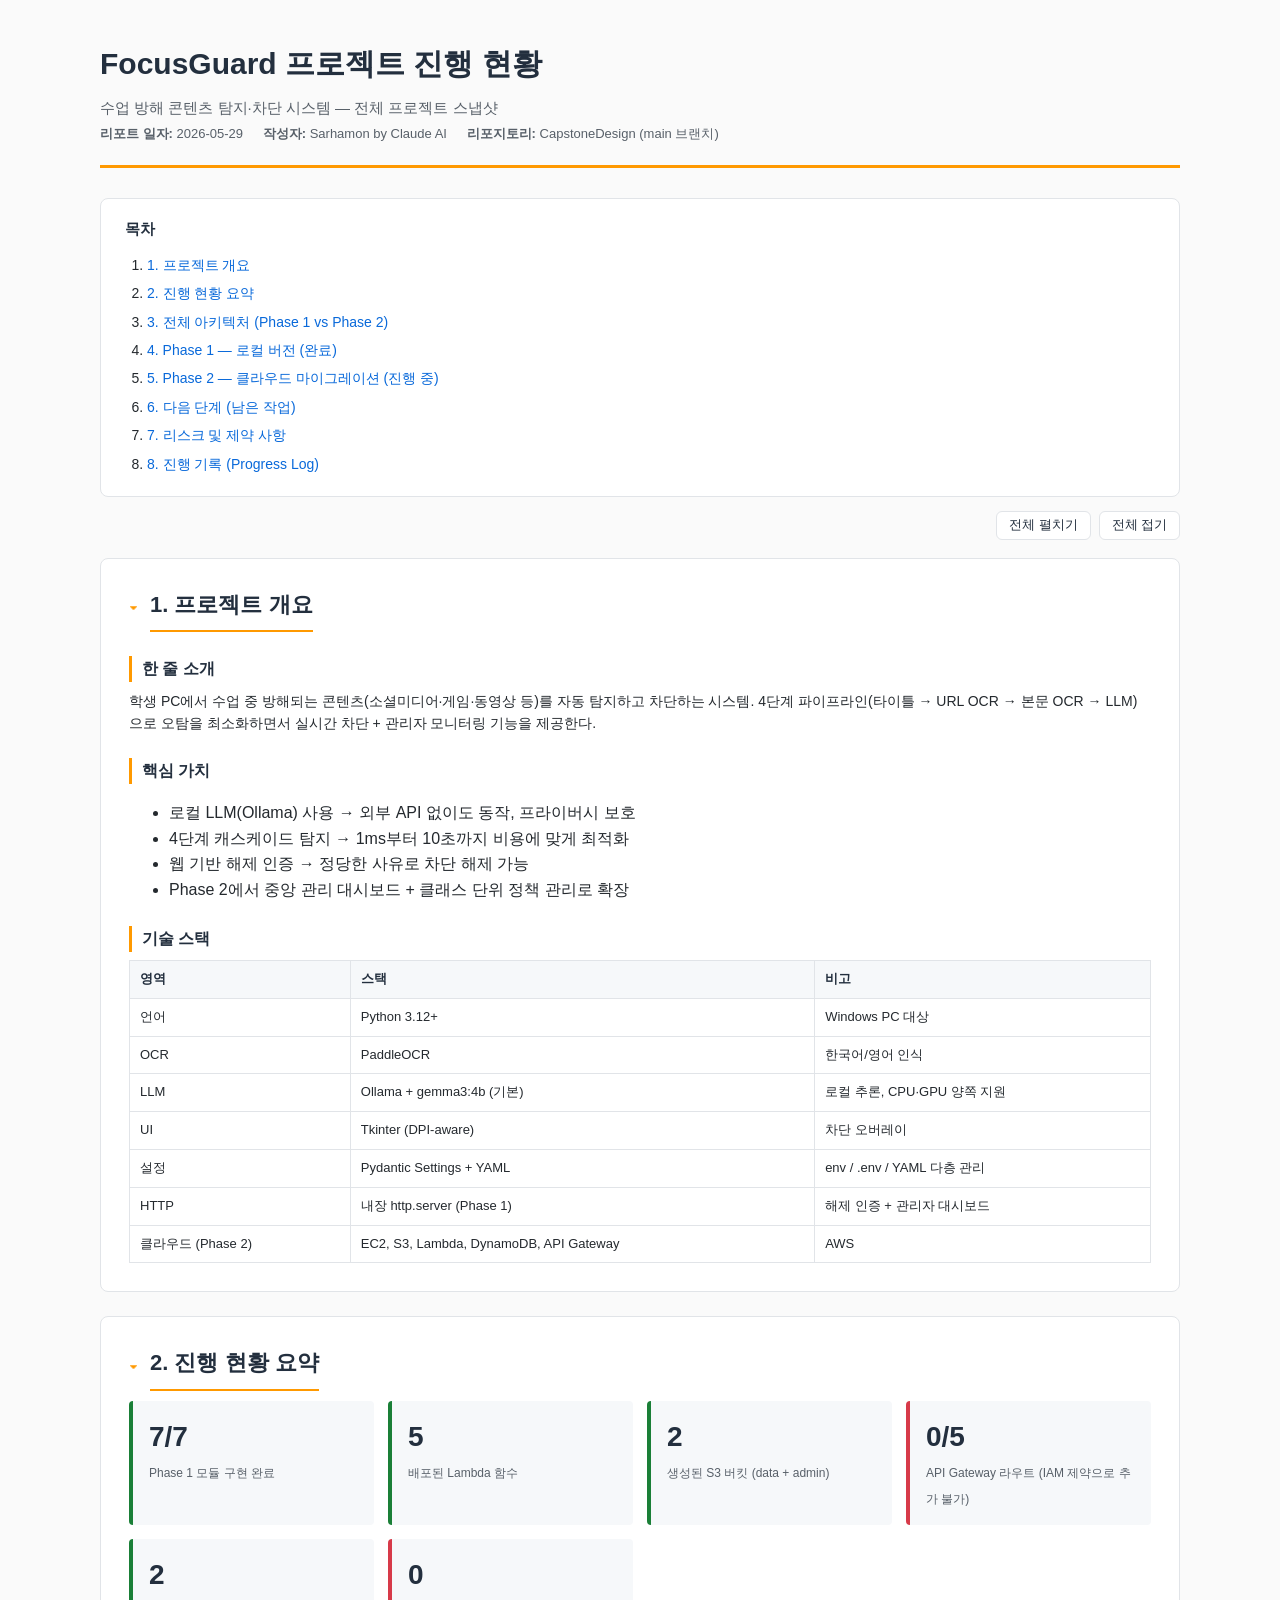
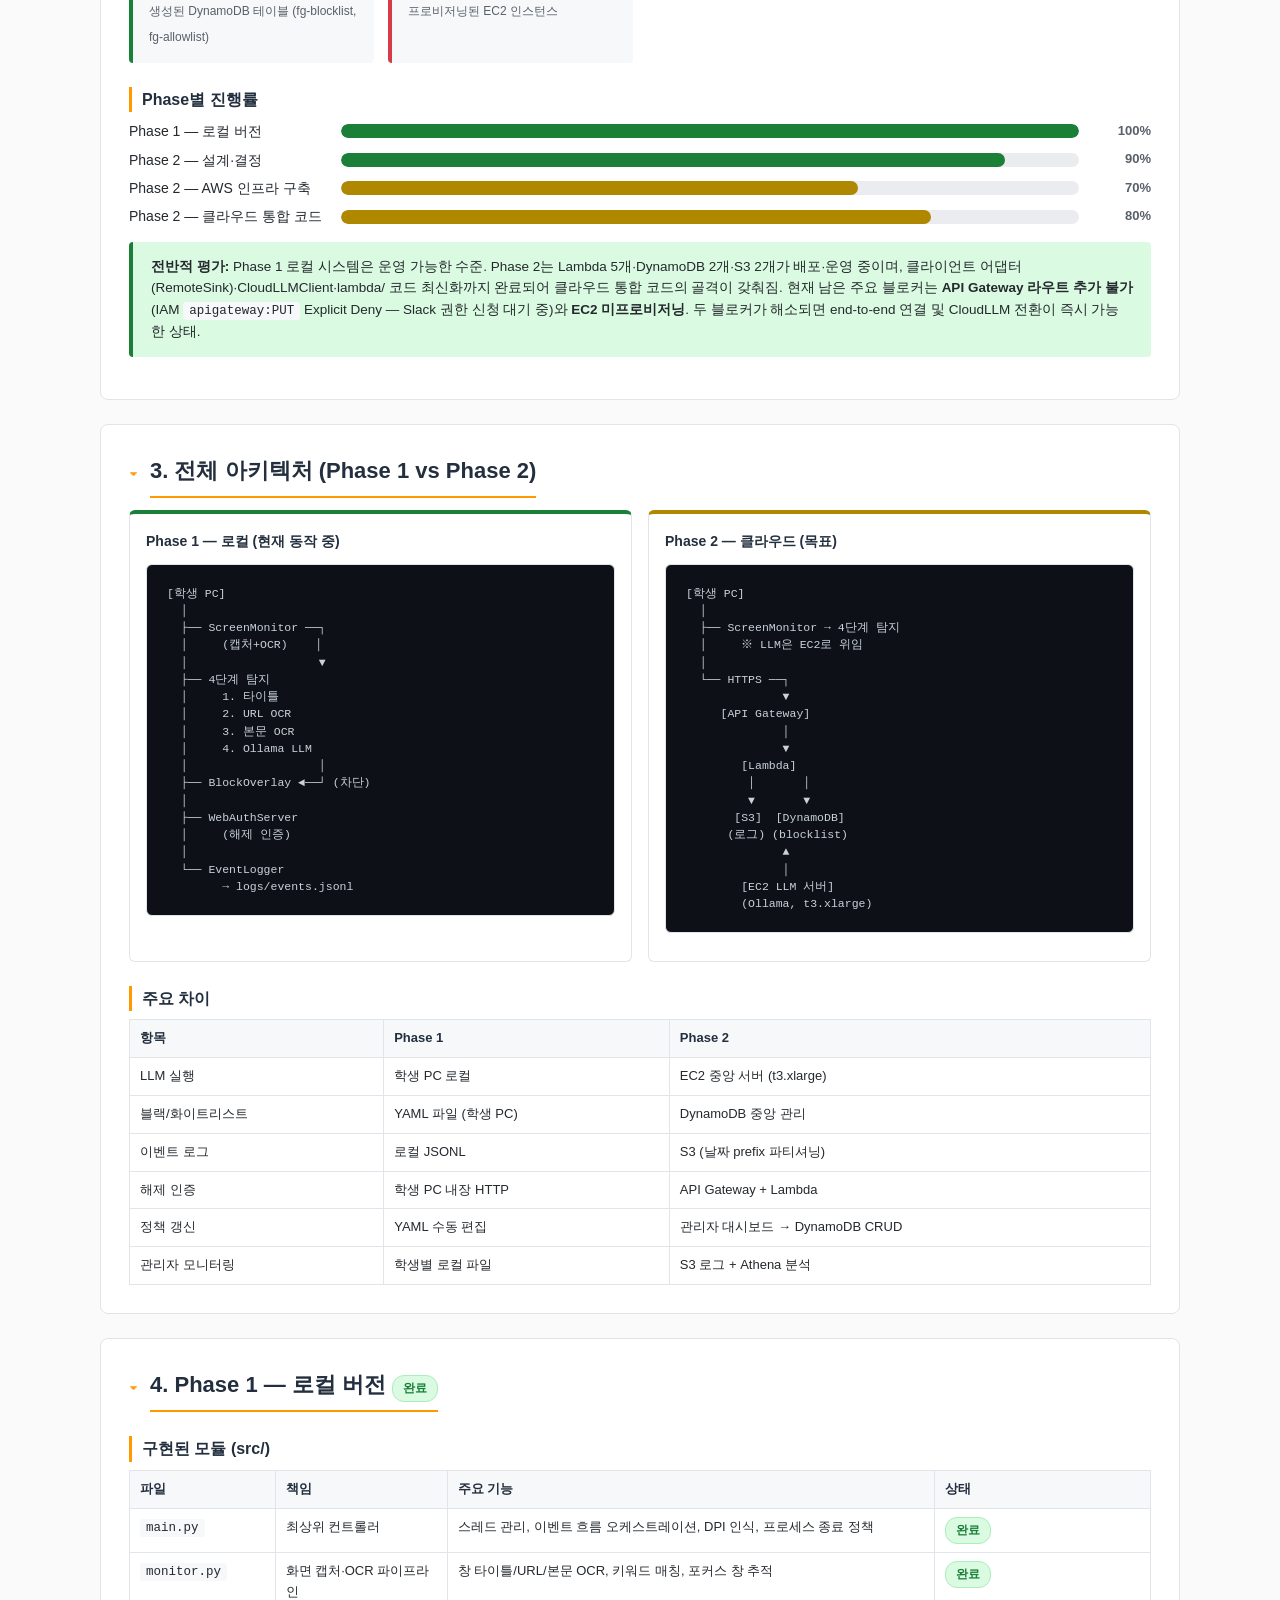
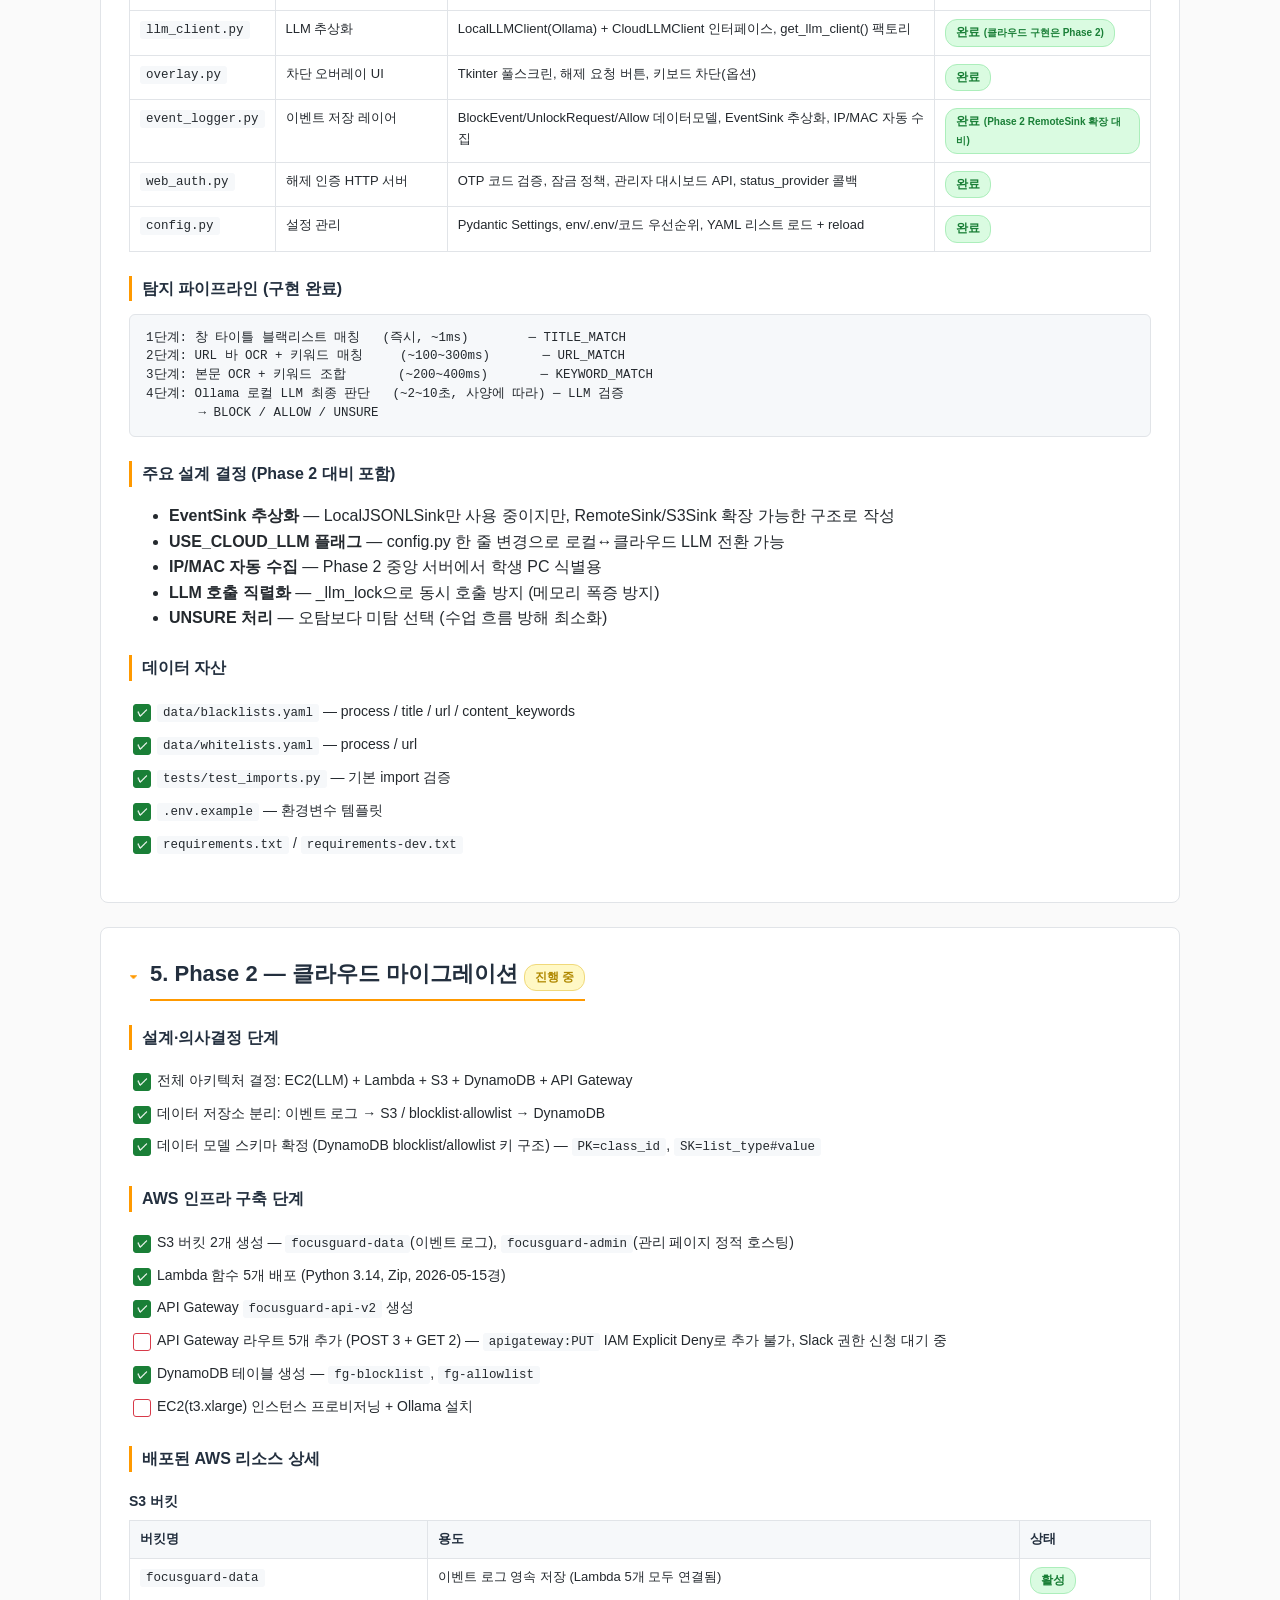
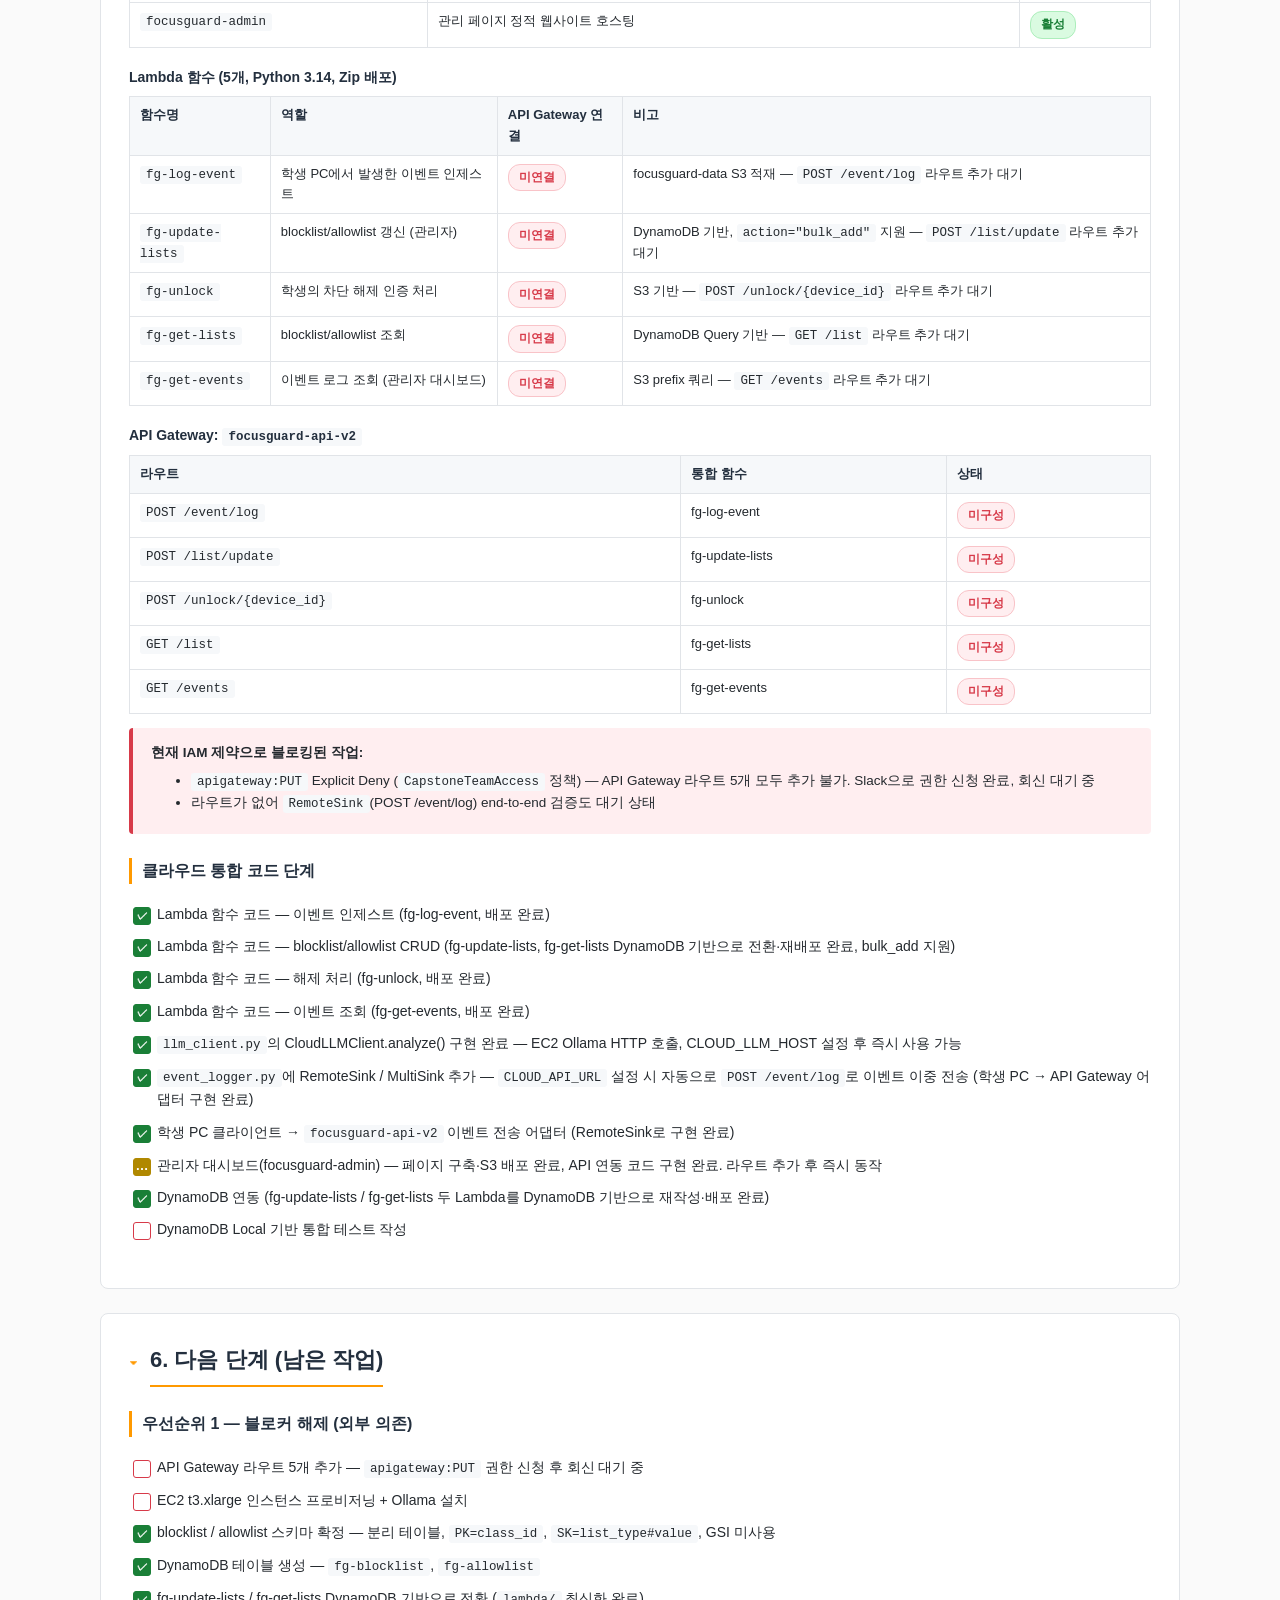
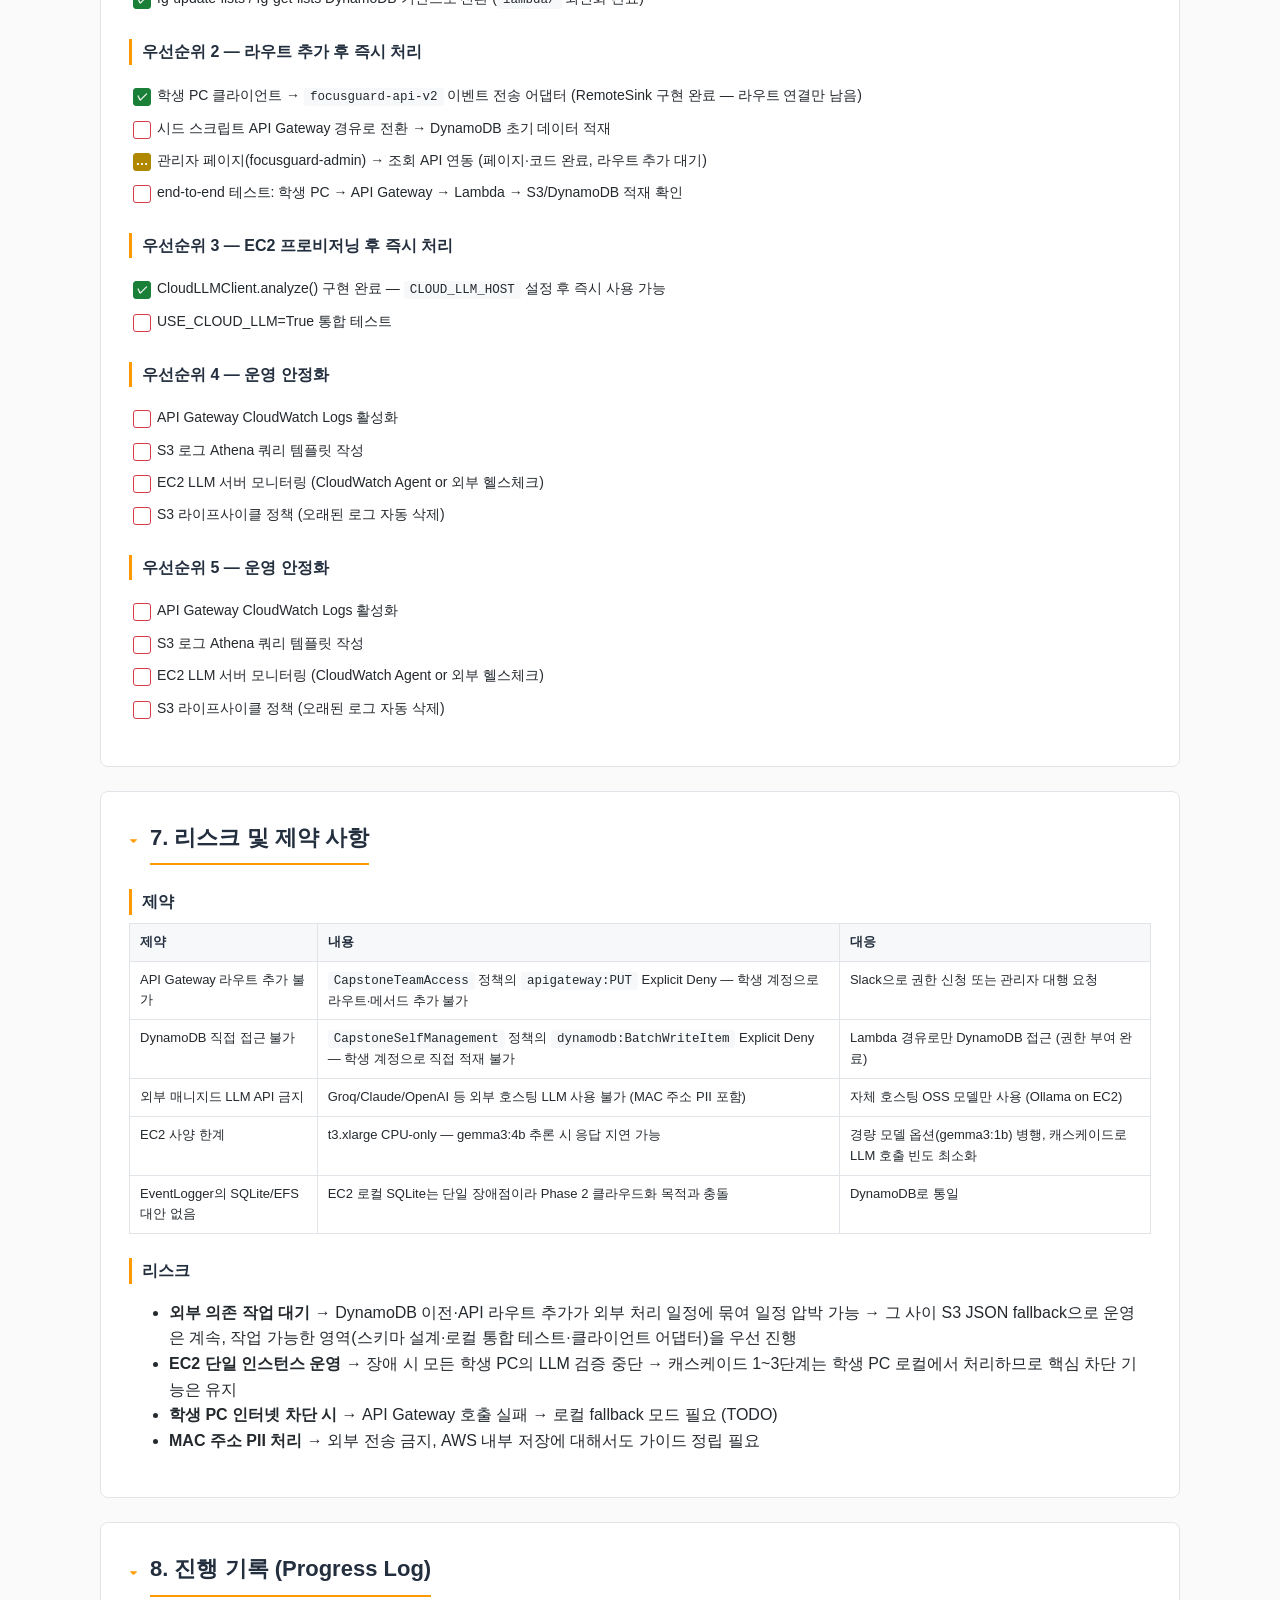
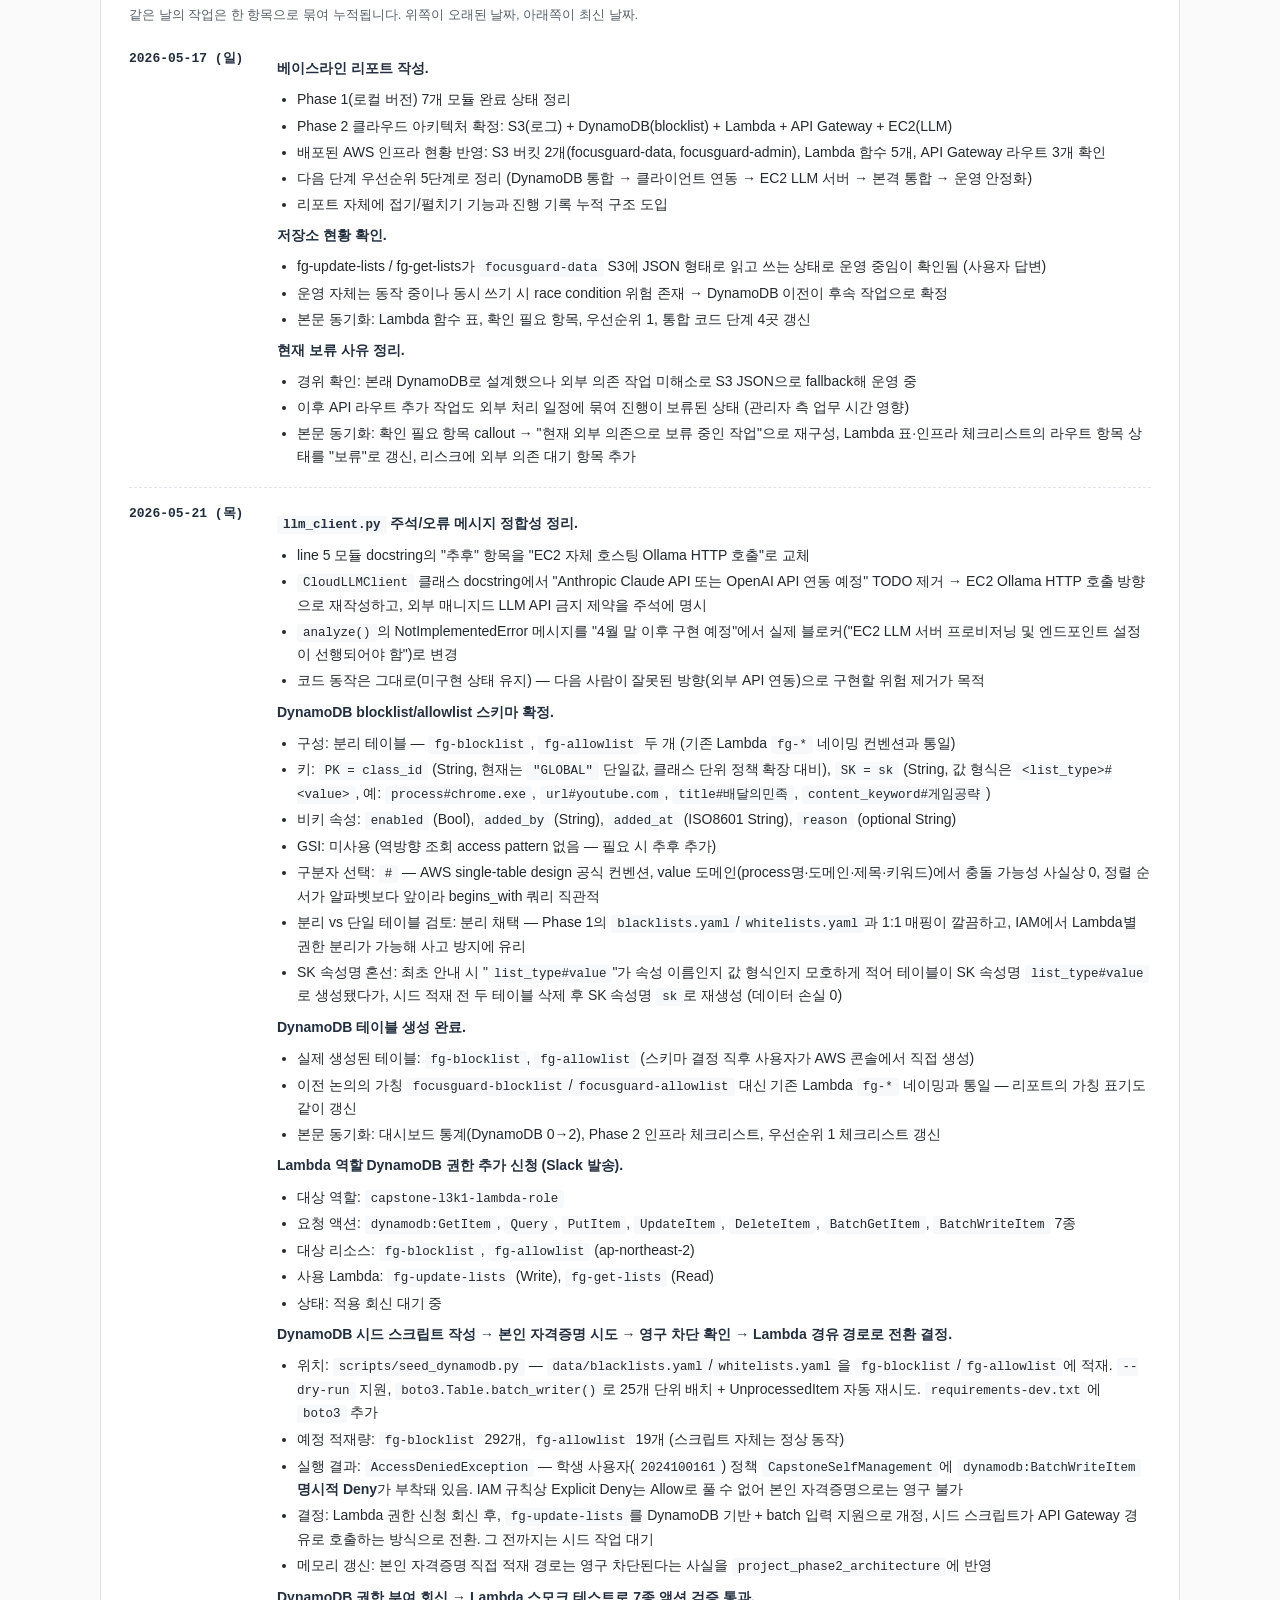
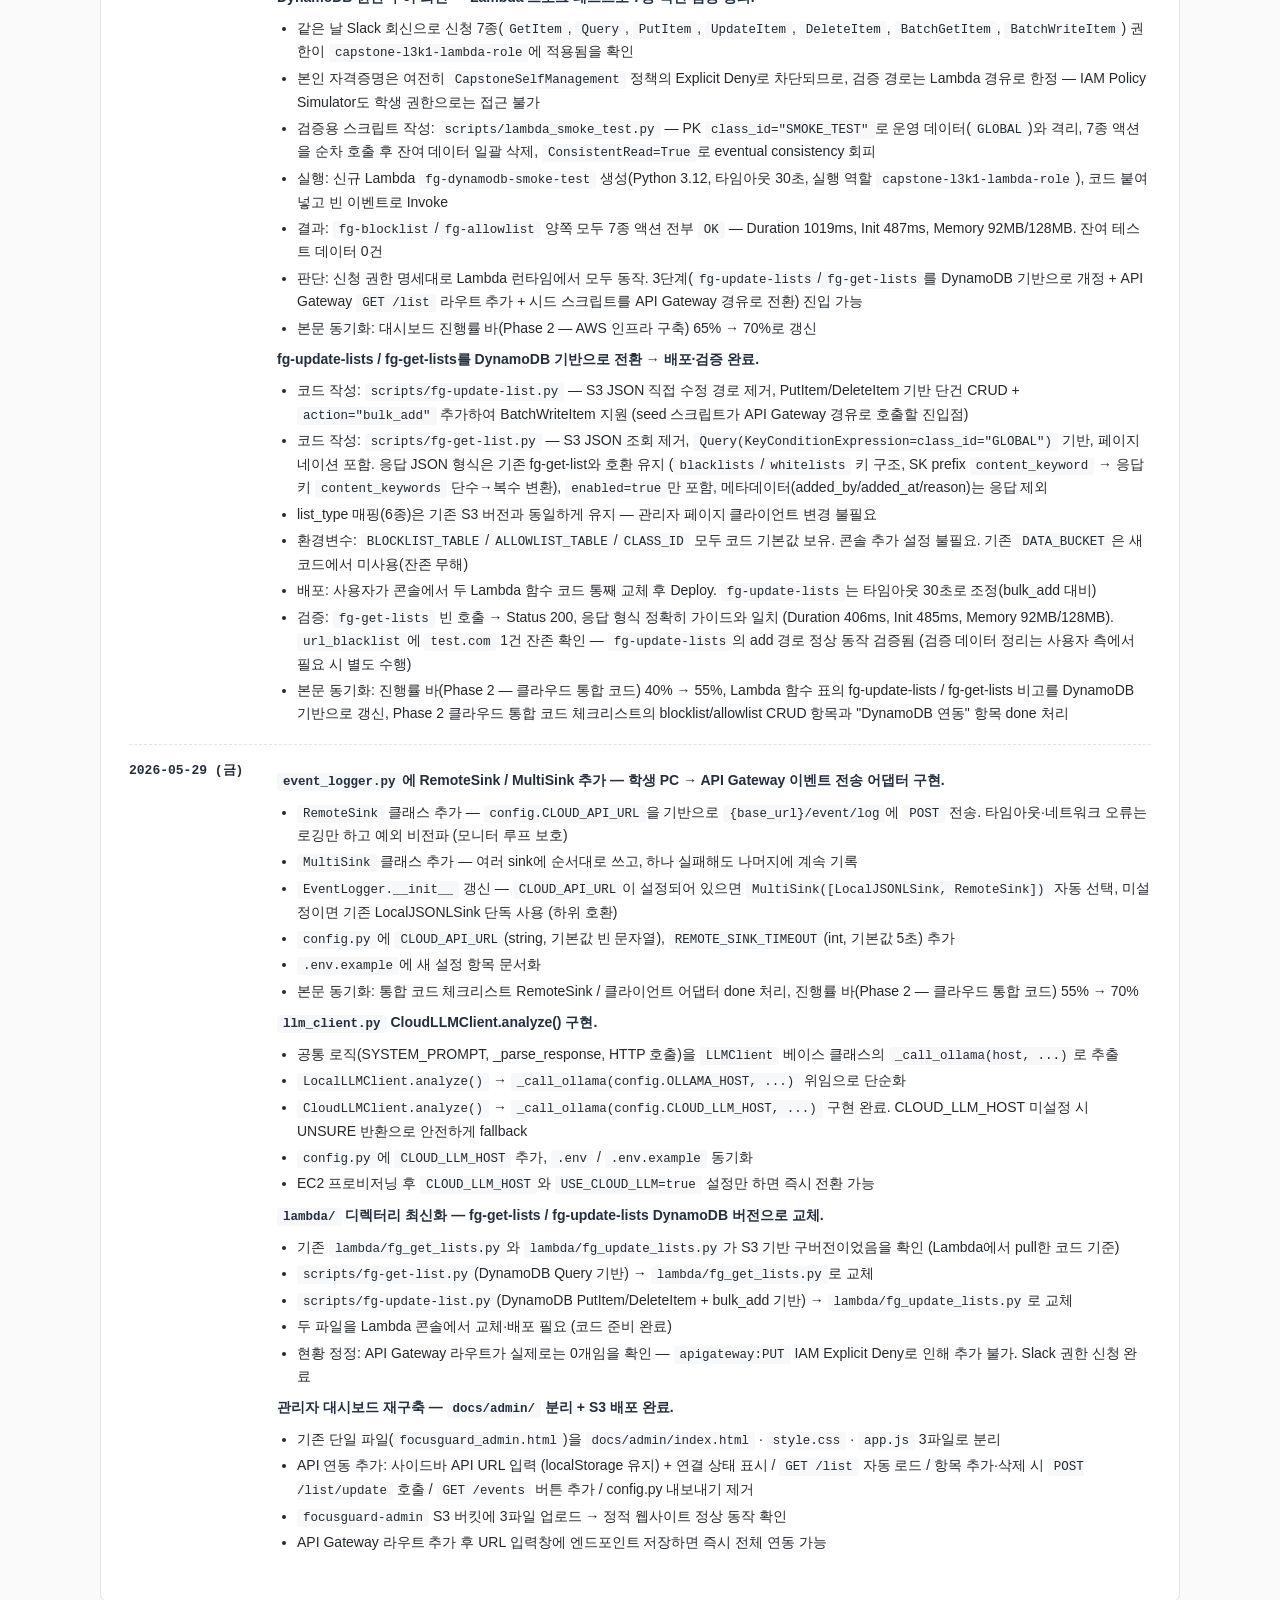
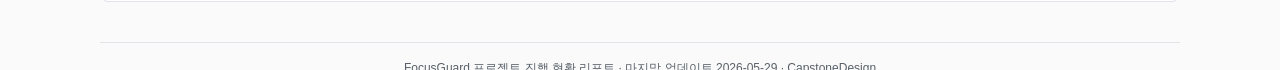
==== commit ac35e768: "modified:   docs/index.html" ====
--- a/docs/index.html
+++ b/docs/index.html
@@ -351,8 +351,8 @@
   </div>
   <div class="progress-block">
     <span class="label">Phase 2 — 클라우드 통합 코드</span>
-    <div class="progress-bar"><div class="partial" style="width: 70%;"></div></div>
-    <span class="pct">70%</span>
+    <div class="progress-bar"><div class="partial" style="width: 80%;"></div></div>
+    <span class="pct">80%</span>
   </div>
 
   <div class="callout success">
@@ -611,7 +611,7 @@
     <li class="done"><code>llm_client.py</code>의 CloudLLMClient.analyze() 구현 완료 — EC2 Ollama HTTP 호출, CLOUD_LLM_HOST 설정 후 즉시 사용 가능</li>
     <li class="done"><code>event_logger.py</code>에 RemoteSink / MultiSink 추가 — <code>CLOUD_API_URL</code> 설정 시 자동으로 <code>POST /event/log</code>로 이벤트 이중 전송 (학생 PC → API Gateway 어댑터 구현 완료)</li>
     <li class="done">학생 PC 클라이언트 → <code>focusguard-api-v2</code> 이벤트 전송 어댑터 (RemoteSink로 구현 완료)</li>
-    <li class="pending">관리자 대시보드(focusguard-admin) ↔ Lambda 조회 API 연결</li>
+    <li class="inprogress">관리자 대시보드(focusguard-admin) — 페이지 구축·S3 배포 완료, API 연동 코드 구현 완료. 라우트 추가 후 즉시 동작</li>
     <li class="done">DynamoDB 연동 (fg-update-lists / fg-get-lists 두 Lambda를 DynamoDB 기반으로 재작성·배포 완료)</li>
     <li class="pending">DynamoDB Local 기반 통합 테스트 작성</li>
   </ul>
@@ -634,7 +634,7 @@
   <ul class="checklist">
     <li class="done">학생 PC 클라이언트 → <code>focusguard-api-v2</code> 이벤트 전송 어댑터 (RemoteSink 구현 완료 — 라우트 연결만 남음)</li>
     <li class="pending">시드 스크립트 API Gateway 경유로 전환 → DynamoDB 초기 데이터 적재</li>
-    <li class="pending">관리자 페이지(focusguard-admin) → 조회 API 연동</li>
+    <li class="inprogress">관리자 페이지(focusguard-admin) → 조회 API 연동 (페이지·코드 완료, 라우트 추가 대기)</li>
     <li class="pending">end-to-end 테스트: 학생 PC → API Gateway → Lambda → S3/DynamoDB 적재 확인</li>
   </ul>
 
@@ -843,6 +843,14 @@
         <li>현황 정정: API Gateway 라우트가 실제로는 0개임을 확인 — <code>apigateway:PUT</code> IAM Explicit Deny로 인해 추가 불가. Slack 권한 신청 완료</li>
       </ul>
 
+      <p><strong>관리자 대시보드 재구축 — <code>docs/admin/</code> 분리 + S3 배포 완료.</strong></p>
+      <ul>
+        <li>기존 단일 파일(<code>focusguard_admin.html</code>)을 <code>docs/admin/index.html</code> · <code>style.css</code> · <code>app.js</code> 3파일로 분리</li>
+        <li>API 연동 추가: 사이드바 API URL 입력 (localStorage 유지) + 연결 상태 표시 / <code>GET /list</code> 자동 로드 / 항목 추가·삭제 시 <code>POST /list/update</code> 호출 / <code>GET /events</code> 버튼 추가 / config.py 내보내기 제거</li>
+        <li><code>focusguard-admin</code> S3 버킷에 3파일 업로드 → 정적 웹사이트 정상 동작 확인</li>
+        <li>API Gateway 라우트 추가 후 URL 입력창에 엔드포인트 저장하면 즉시 전체 연동 가능</li>
+      </ul>
+
   <!-- 새 날짜 작업: 위 패턴으로 새 .log-entry 블록 추가. 같은 날짜 추가 작업은 그 날 블록 안에 <p><strong>...</strong></p> + <ul> 쌍을 덧붙이세요. -->
 
 </details>
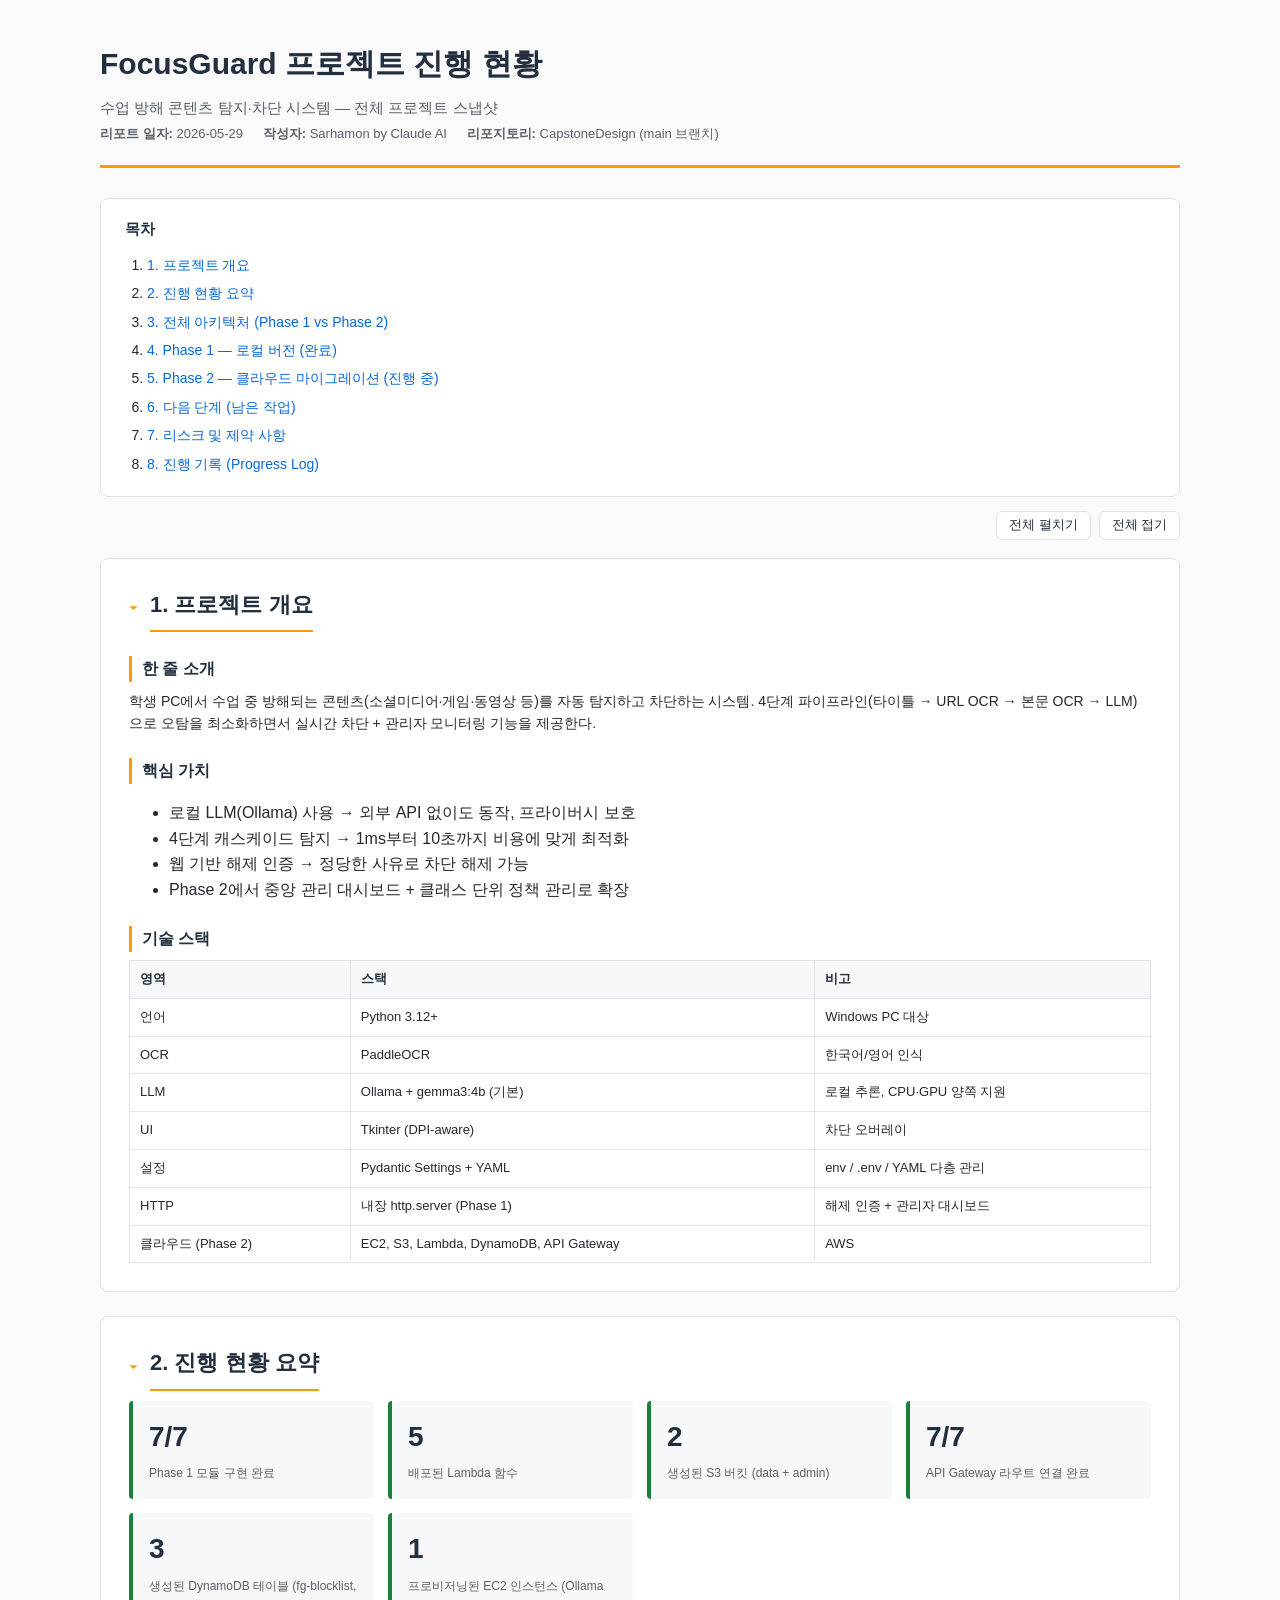
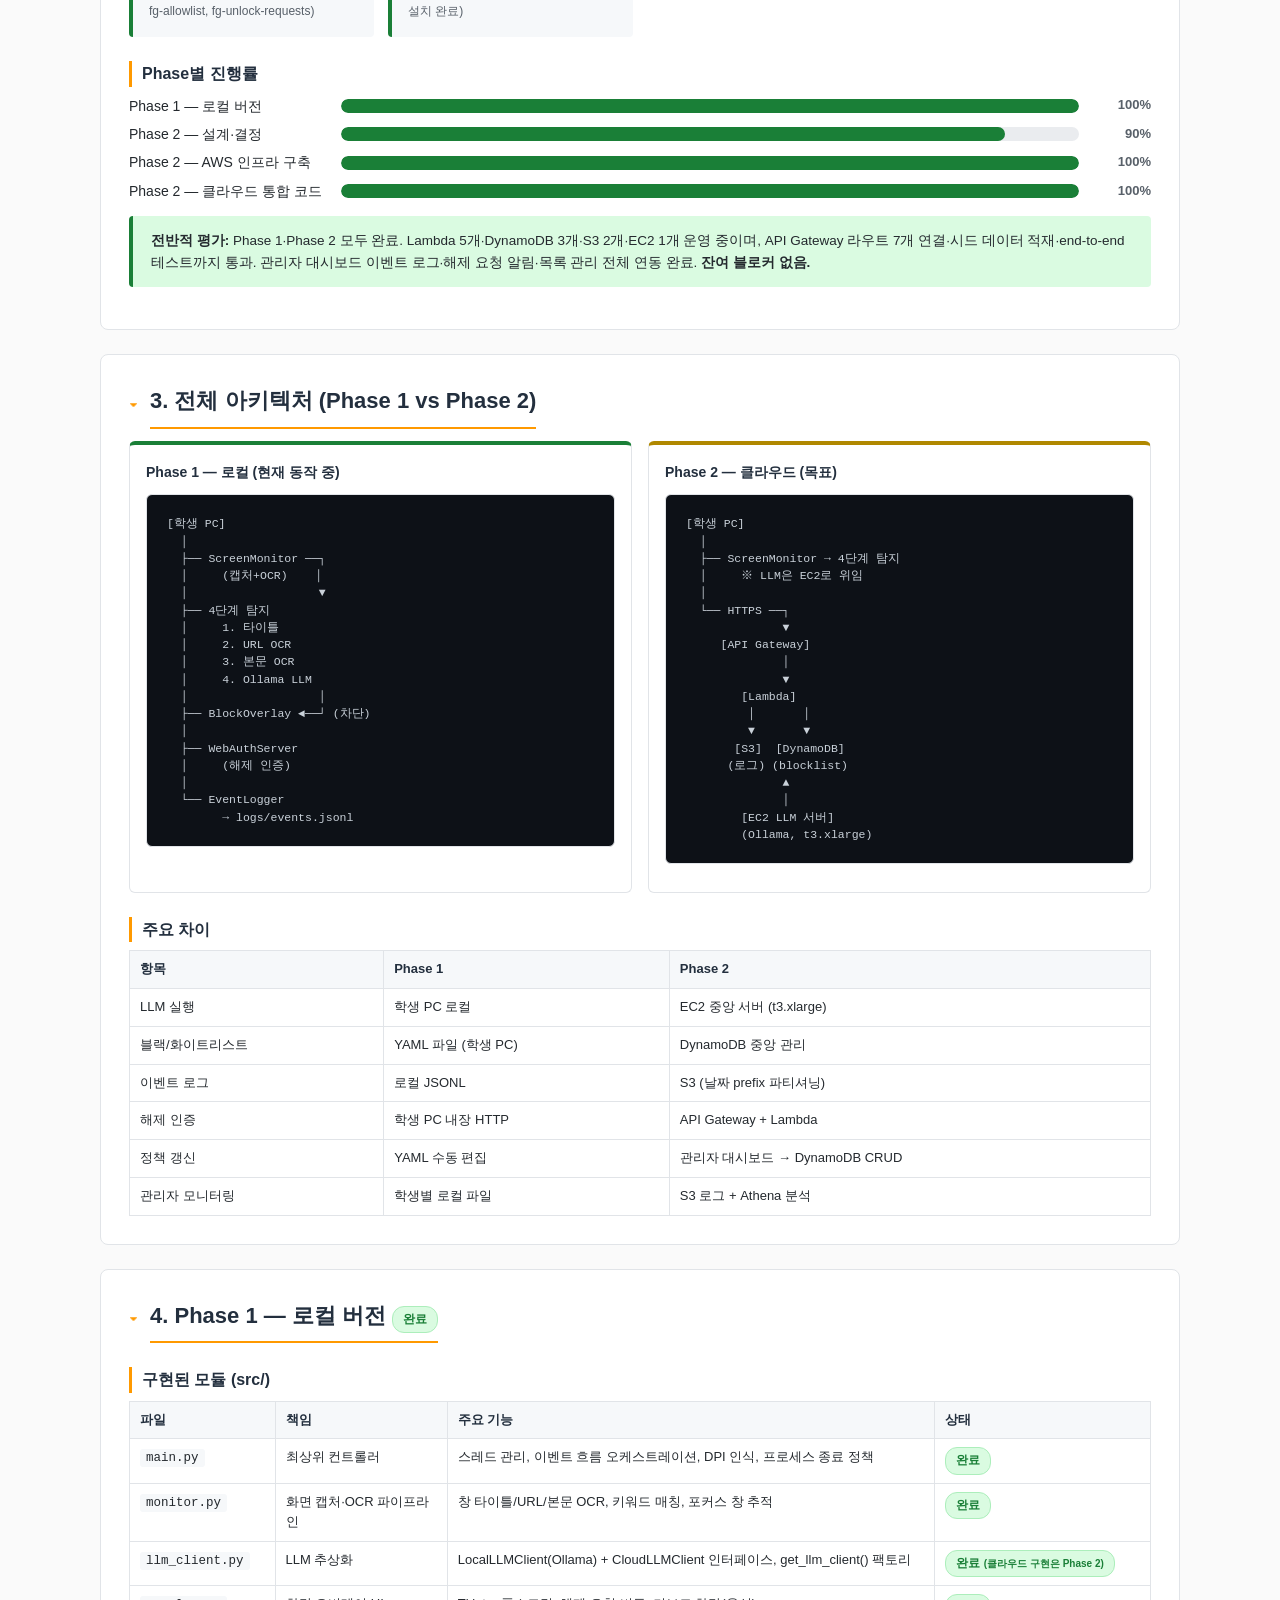
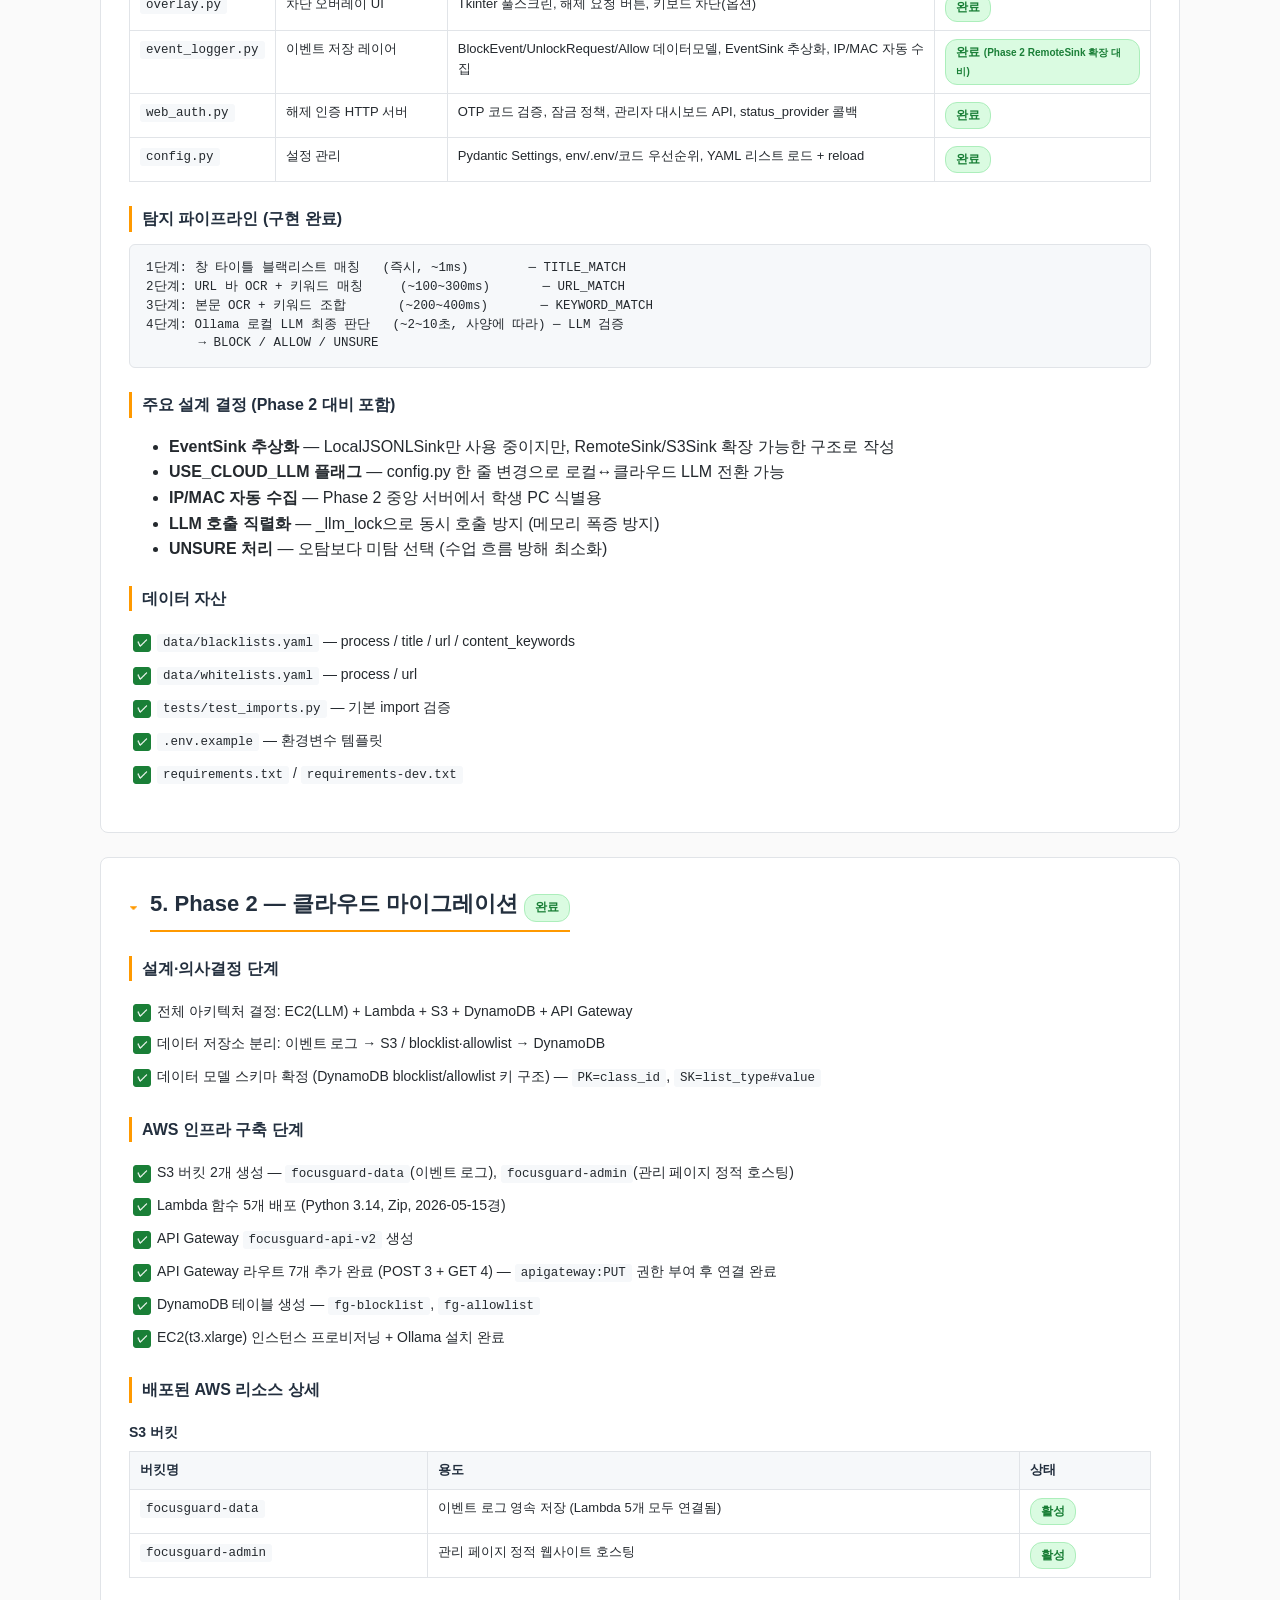
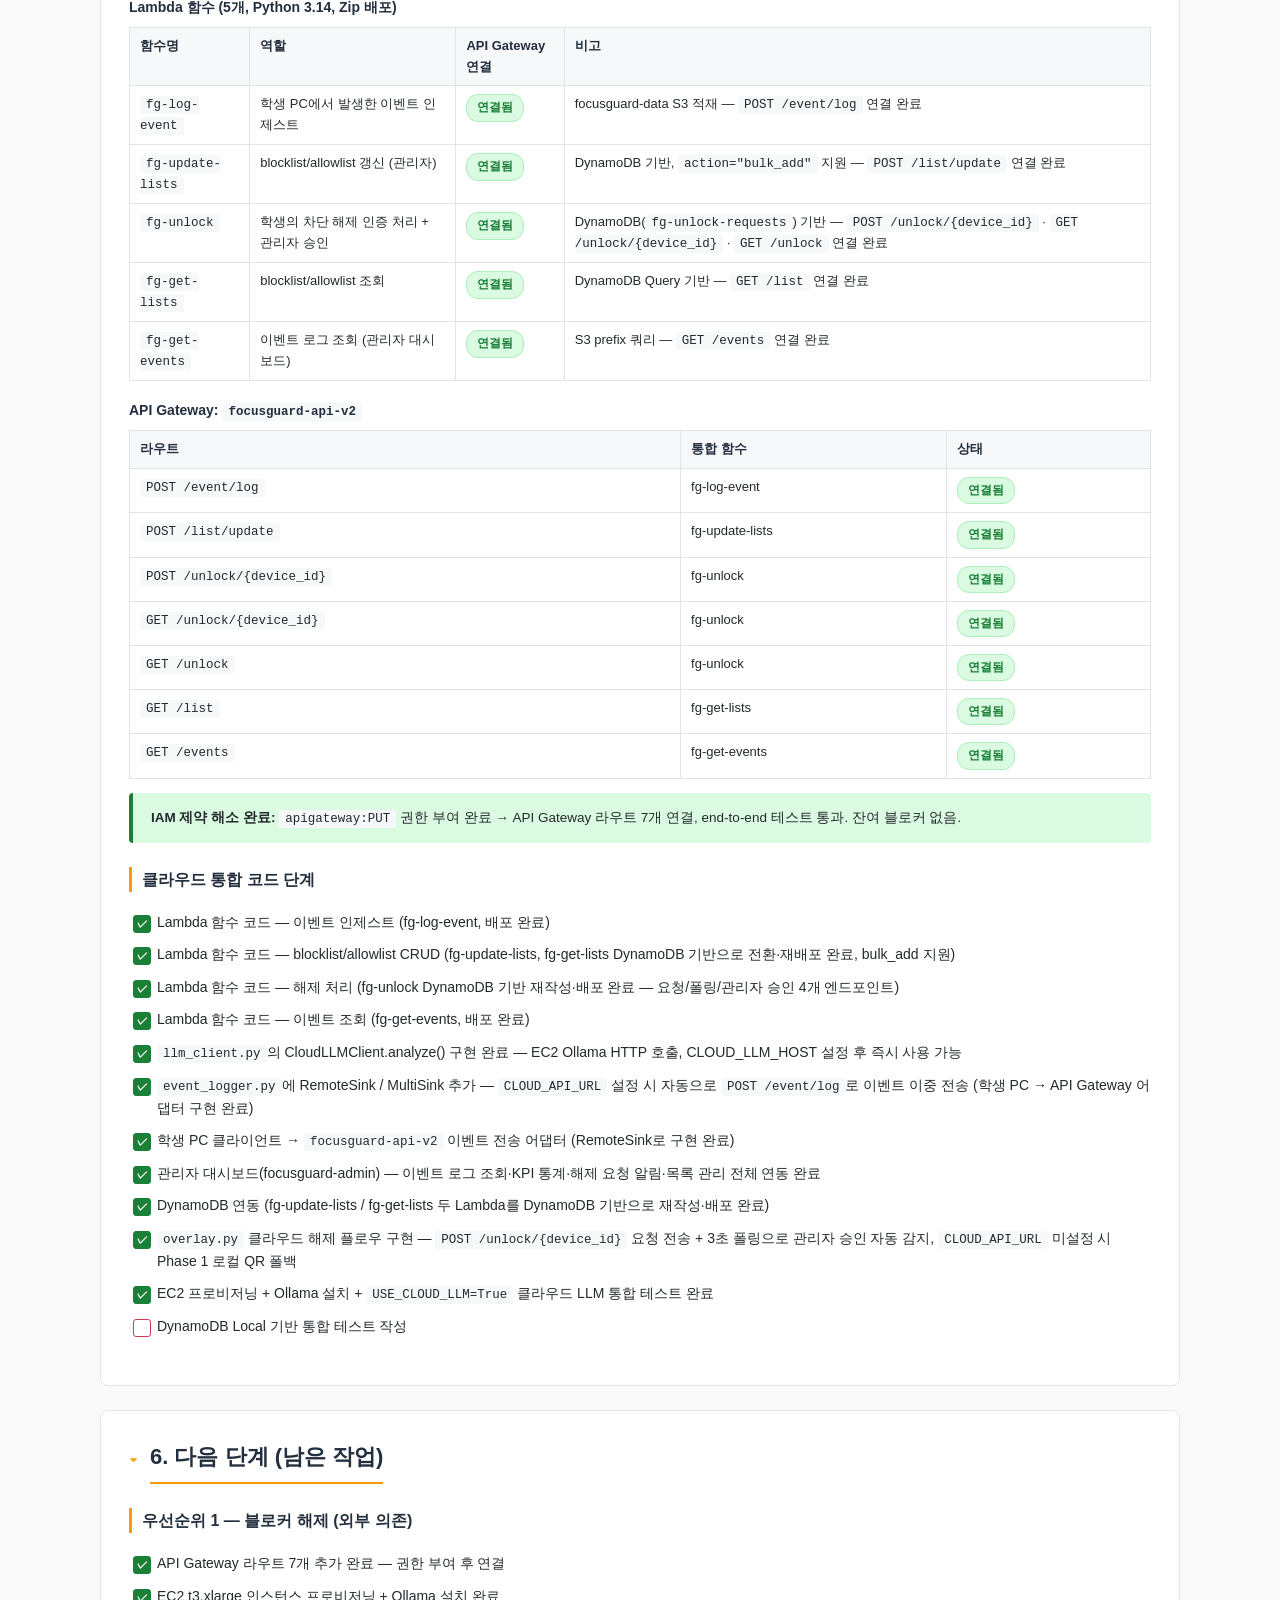
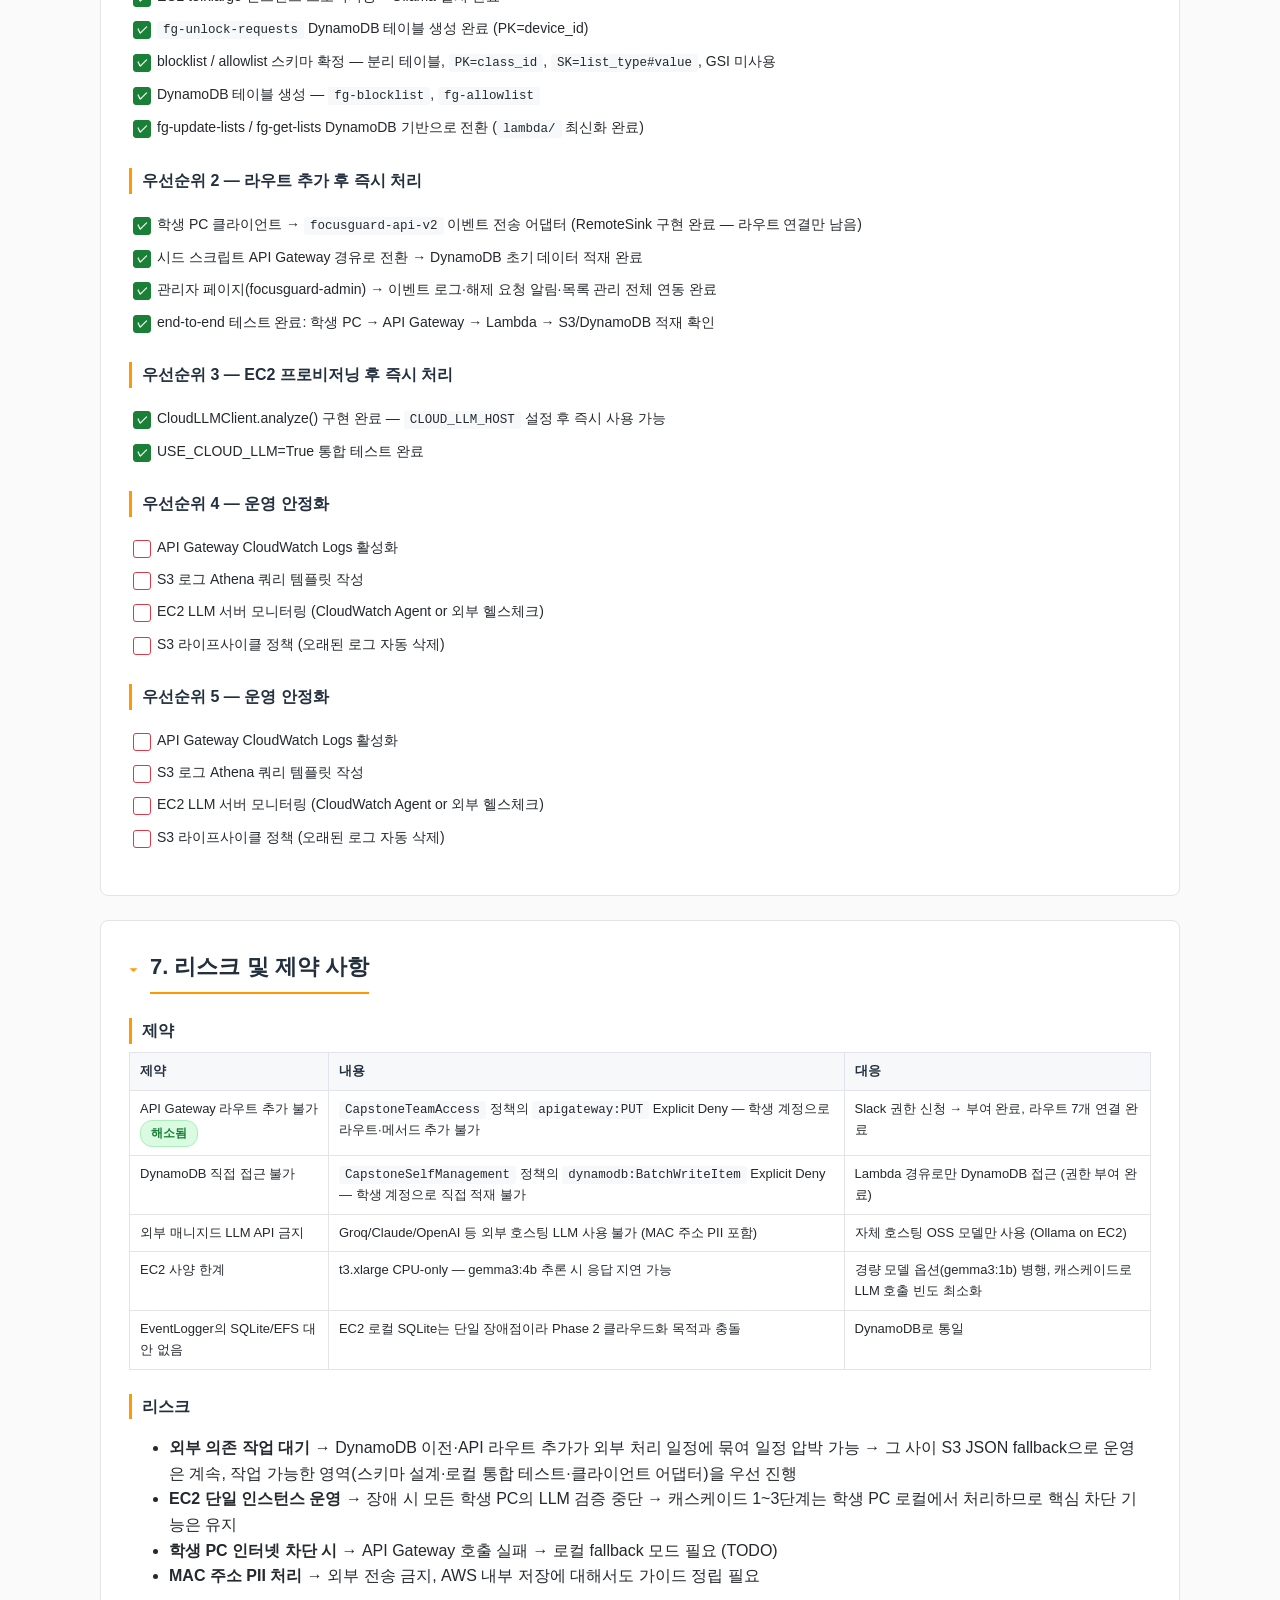
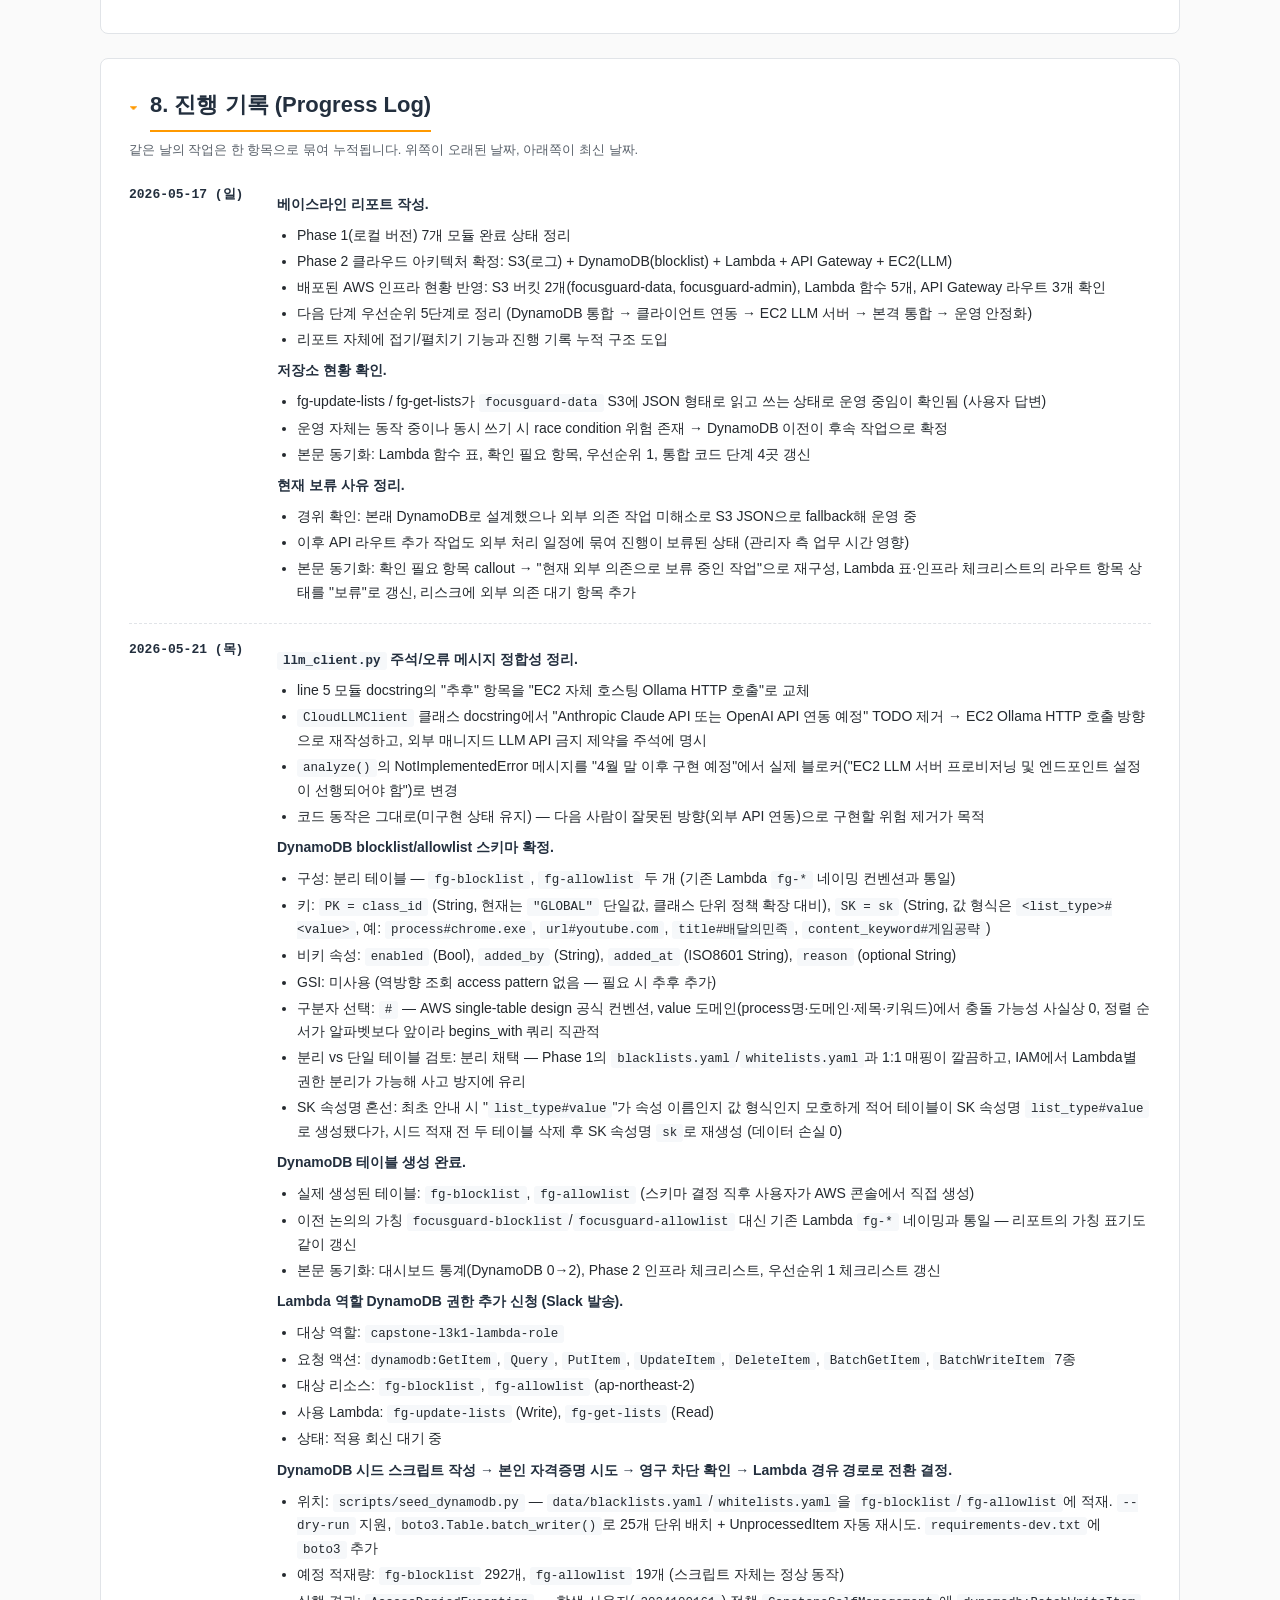
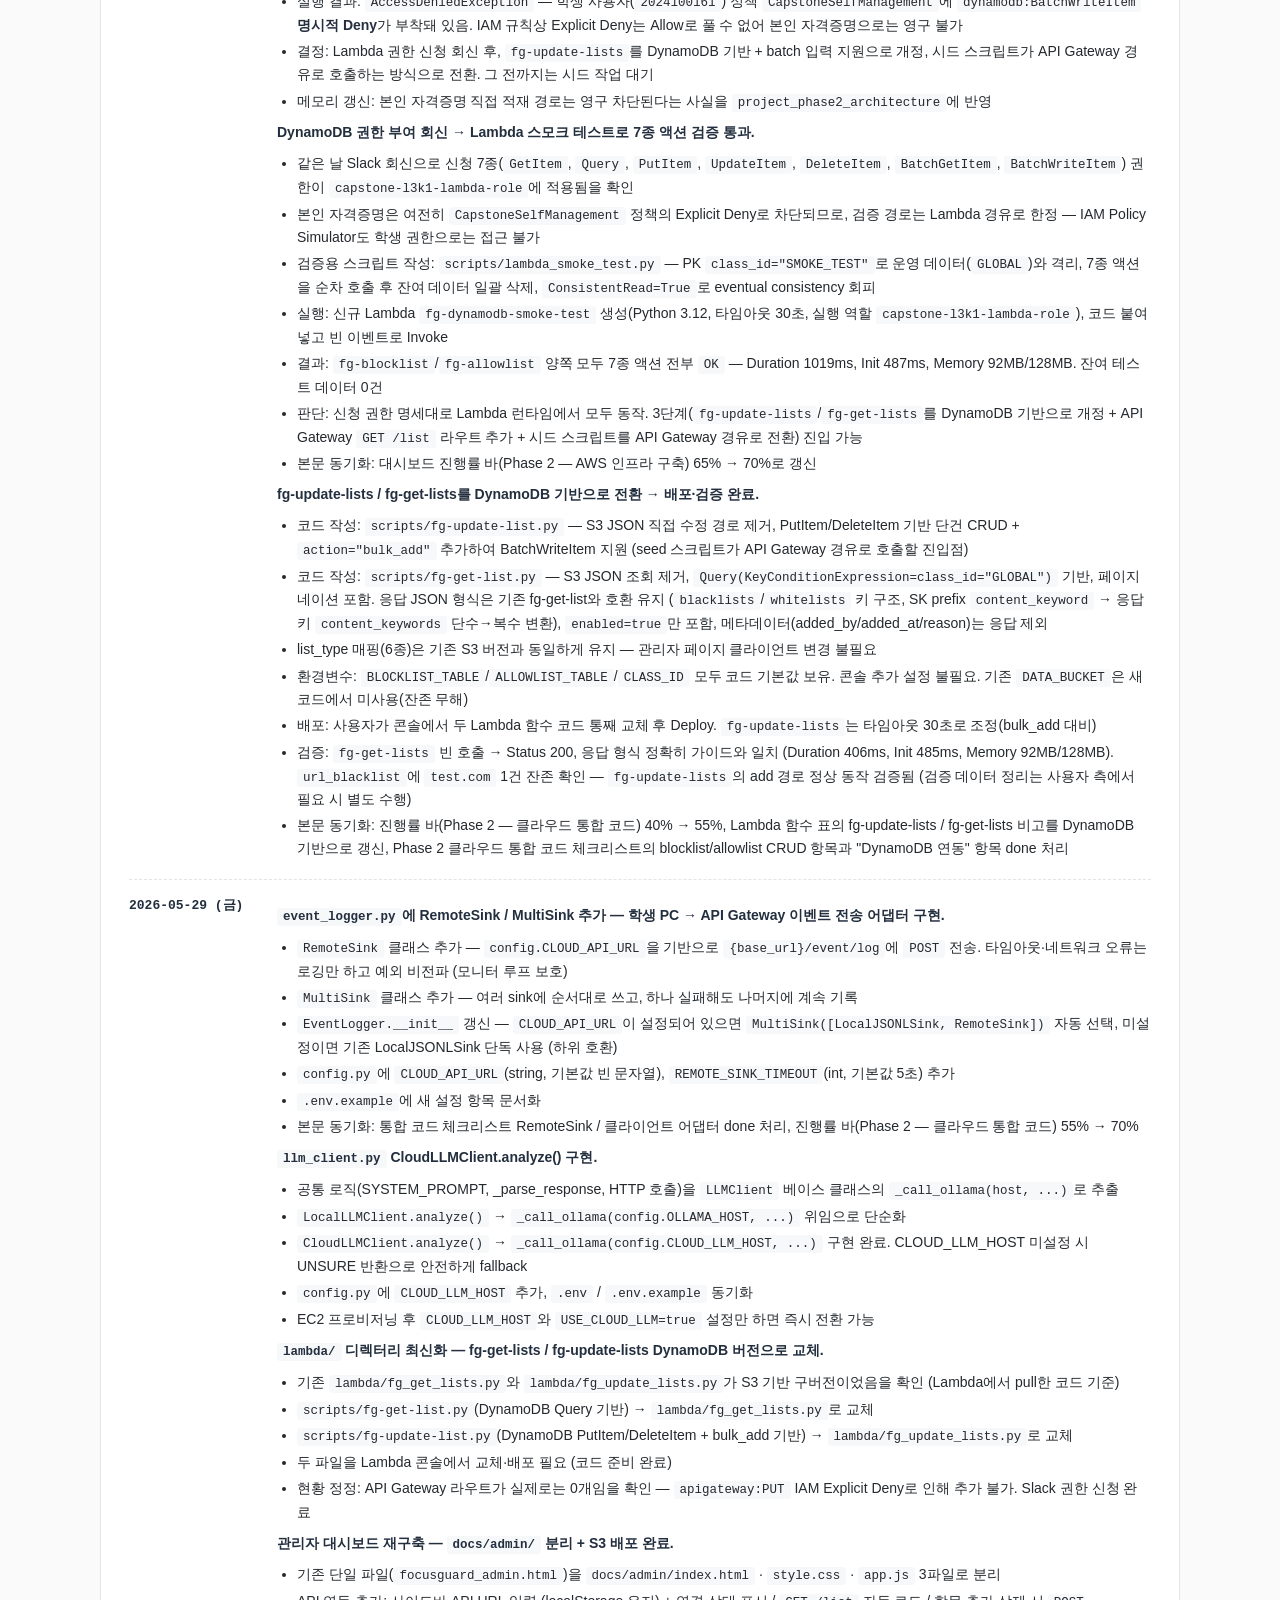
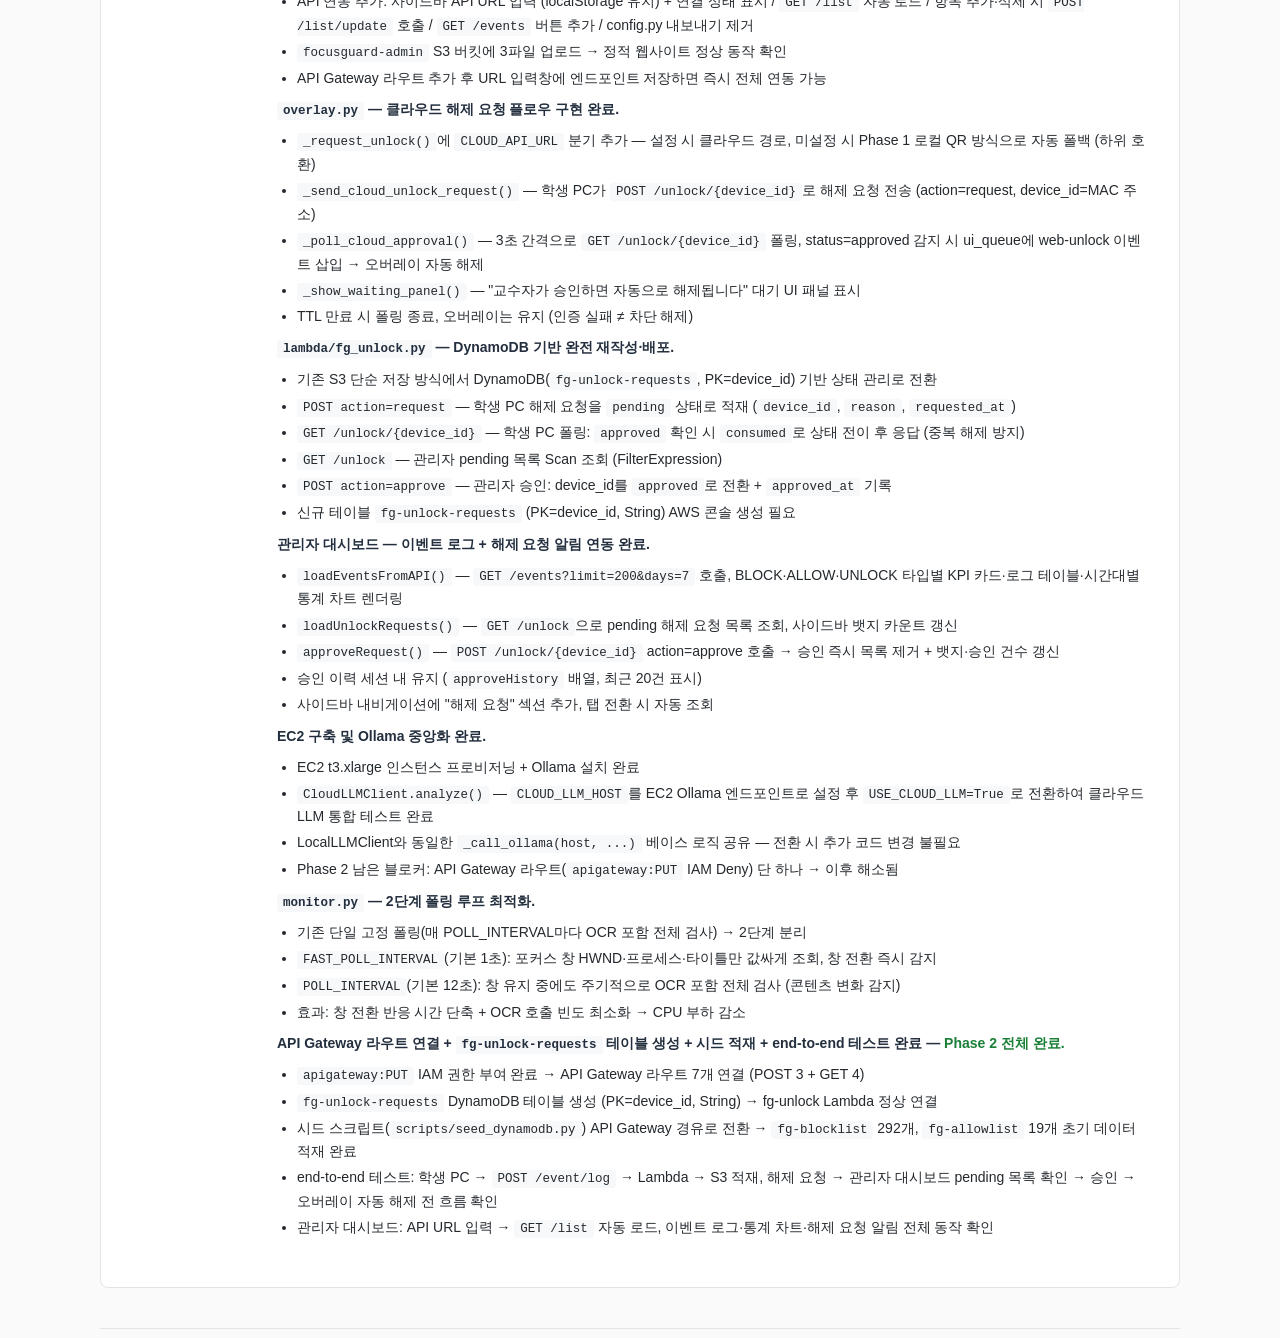
==== commit 95def589: "modified:   docs/index.html" ====
--- a/docs/index.html
+++ b/docs/index.html
@@ -318,17 +318,17 @@
       <span class="num">2</span>
       <span class="lbl">생성된 S3 버킷 (data + admin)</span>
     </div>
-    <div class="stat pending">
-      <span class="num">0/5</span>
-      <span class="lbl">API Gateway 라우트 (IAM 제약으로 추가 불가)</span>
-    </div>
     <div class="stat done">
-      <span class="num">2</span>
-      <span class="lbl">생성된 DynamoDB 테이블 (fg-blocklist, fg-allowlist)</span>
-    </div>
-    <div class="stat pending">
-      <span class="num">0</span>
-      <span class="lbl">프로비저닝된 EC2 인스턴스</span>
+      <span class="num">7/7</span>
+      <span class="lbl">API Gateway 라우트 연결 완료</span>
+    </div>
+    <div class="stat done">
+      <span class="num">3</span>
+      <span class="lbl">생성된 DynamoDB 테이블 (fg-blocklist, fg-allowlist, fg-unlock-requests)</span>
+    </div>
+    <div class="stat done">
+      <span class="num">1</span>
+      <span class="lbl">프로비저닝된 EC2 인스턴스 (Ollama 설치 완료)</span>
     </div>
   </div>
 
@@ -346,17 +346,17 @@
   </div>
   <div class="progress-block">
     <span class="label">Phase 2 — AWS 인프라 구축</span>
-    <div class="progress-bar"><div class="partial" style="width: 70%;"></div></div>
-    <span class="pct">70%</span>
+    <div class="progress-bar"><div class="done" style="width: 100%;"></div></div>
+    <span class="pct">100%</span>
   </div>
   <div class="progress-block">
     <span class="label">Phase 2 — 클라우드 통합 코드</span>
-    <div class="progress-bar"><div class="partial" style="width: 80%;"></div></div>
-    <span class="pct">80%</span>
+    <div class="progress-bar"><div class="done" style="width: 100%;"></div></div>
+    <span class="pct">100%</span>
   </div>
 
   <div class="callout success">
-    <strong>전반적 평가:</strong> Phase 1 로컬 시스템은 운영 가능한 수준. Phase 2는 Lambda 5개·DynamoDB 2개·S3 2개가 배포·운영 중이며, 클라이언트 어댑터(RemoteSink)·CloudLLMClient·lambda/ 코드 최신화까지 완료되어 클라우드 통합 코드의 골격이 갖춰짐. 현재 남은 주요 블로커는 <strong>API Gateway 라우트 추가 불가</strong>(IAM <code>apigateway:PUT</code> Explicit Deny — Slack 권한 신청 대기 중)와 <strong>EC2 미프로비저닝</strong>. 두 블로커가 해소되면 end-to-end 연결 및 CloudLLM 전환이 즉시 가능한 상태.
+    <strong>전반적 평가:</strong> Phase 1·Phase 2 모두 완료. Lambda 5개·DynamoDB 3개·S3 2개·EC2 1개 운영 중이며, API Gateway 라우트 7개 연결·시드 데이터 적재·end-to-end 테스트까지 통과. 관리자 대시보드 이벤트 로그·해제 요청 알림·목록 관리 전체 연동 완료. <strong>잔여 블로커 없음.</strong>
   </div>
 </details>
 
@@ -511,7 +511,7 @@
 
 <!-- ============== 5. Phase 2 진행 현황 ============== -->
 <details class="card" open id="sec-phase2">
-  <summary><h2>5. Phase 2 — 클라우드 마이그레이션 <span class="badge badge-inprogress">진행 중</span></h2></summary>
+  <summary><h2>5. Phase 2 — 클라우드 마이그레이션 <span class="badge badge-done">완료</span></h2></summary>
 
   <h3>설계·의사결정 단계</h3>
   <ul class="checklist">
@@ -525,9 +525,9 @@
     <li class="done">S3 버킷 2개 생성 — <code>focusguard-data</code>(이벤트 로그), <code>focusguard-admin</code>(관리 페이지 정적 호스팅)</li>
     <li class="done">Lambda 함수 5개 배포 (Python 3.14, Zip, 2026-05-15경)</li>
     <li class="done">API Gateway <code>focusguard-api-v2</code> 생성</li>
-    <li class="pending">API Gateway 라우트 5개 추가 (POST 3 + GET 2) — <code>apigateway:PUT</code> IAM Explicit Deny로 추가 불가, Slack 권한 신청 대기 중</li>
+    <li class="done">API Gateway 라우트 7개 추가 완료 (POST 3 + GET 4) — <code>apigateway:PUT</code> 권한 부여 후 연결 완료</li>
     <li class="done">DynamoDB 테이블 생성 — <code>fg-blocklist</code>, <code>fg-allowlist</code></li>
-    <li class="pending">EC2(t3.xlarge) 인스턴스 프로비저닝 + Ollama 설치</li>
+    <li class="done">EC2(t3.xlarge) 인스턴스 프로비저닝 + Ollama 설치 완료</li>
   </ul>
 
   <h3>배포된 AWS 리소스 상세</h3>
@@ -550,32 +550,32 @@
       <tr>
         <td><code>fg-log-event</code></td>
         <td>학생 PC에서 발생한 이벤트 인제스트</td>
-        <td><span class="badge badge-pending">미연결</span></td>
-        <td>focusguard-data S3 적재 — <code>POST /event/log</code> 라우트 추가 대기</td>
+        <td><span class="badge badge-done">연결됨</span></td>
+        <td>focusguard-data S3 적재 — <code>POST /event/log</code> 연결 완료</td>
       </tr>
       <tr>
         <td><code>fg-update-lists</code></td>
         <td>blocklist/allowlist 갱신 (관리자)</td>
-        <td><span class="badge badge-pending">미연결</span></td>
-        <td>DynamoDB 기반, <code>action="bulk_add"</code> 지원 — <code>POST /list/update</code> 라우트 추가 대기</td>
+        <td><span class="badge badge-done">연결됨</span></td>
+        <td>DynamoDB 기반, <code>action="bulk_add"</code> 지원 — <code>POST /list/update</code> 연결 완료</td>
       </tr>
       <tr>
         <td><code>fg-unlock</code></td>
-        <td>학생의 차단 해제 인증 처리</td>
-        <td><span class="badge badge-pending">미연결</span></td>
-        <td>S3 기반 — <code>POST /unlock/{device_id}</code> 라우트 추가 대기</td>
+        <td>학생의 차단 해제 인증 처리 + 관리자 승인</td>
+        <td><span class="badge badge-done">연결됨</span></td>
+        <td>DynamoDB(<code>fg-unlock-requests</code>) 기반 — <code>POST /unlock/{device_id}</code> · <code>GET /unlock/{device_id}</code> · <code>GET /unlock</code> 연결 완료</td>
       </tr>
       <tr>
         <td><code>fg-get-lists</code></td>
         <td>blocklist/allowlist 조회</td>
-        <td><span class="badge badge-pending">미연결</span></td>
-        <td>DynamoDB Query 기반 — <code>GET /list</code> 라우트 추가 대기</td>
+        <td><span class="badge badge-done">연결됨</span></td>
+        <td>DynamoDB Query 기반 — <code>GET /list</code> 연결 완료</td>
       </tr>
       <tr>
         <td><code>fg-get-events</code></td>
         <td>이벤트 로그 조회 (관리자 대시보드)</td>
-        <td><span class="badge badge-pending">미연결</span></td>
-        <td>S3 prefix 쿼리 — <code>GET /events</code> 라우트 추가 대기</td>
+        <td><span class="badge badge-done">연결됨</span></td>
+        <td>S3 prefix 쿼리 — <code>GET /events</code> 연결 완료</td>
       </tr>
     </tbody>
   </table>
@@ -586,33 +586,33 @@
       <tr><th>라우트</th><th>통합 함수</th><th>상태</th></tr>
     </thead>
     <tbody>
-      <tr><td><code>POST /event/log</code></td><td>fg-log-event</td><td><span class="badge badge-pending">미구성</span></td></tr>
-      <tr><td><code>POST /list/update</code></td><td>fg-update-lists</td><td><span class="badge badge-pending">미구성</span></td></tr>
-      <tr><td><code>POST /unlock/{device_id}</code></td><td>fg-unlock</td><td><span class="badge badge-pending">미구성</span></td></tr>
-      <tr><td><code>GET /list</code></td><td>fg-get-lists</td><td><span class="badge badge-pending">미구성</span></td></tr>
-      <tr><td><code>GET /events</code></td><td>fg-get-events</td><td><span class="badge badge-pending">미구성</span></td></tr>
+      <tr><td><code>POST /event/log</code></td><td>fg-log-event</td><td><span class="badge badge-done">연결됨</span></td></tr>
+      <tr><td><code>POST /list/update</code></td><td>fg-update-lists</td><td><span class="badge badge-done">연결됨</span></td></tr>
+      <tr><td><code>POST /unlock/{device_id}</code></td><td>fg-unlock</td><td><span class="badge badge-done">연결됨</span></td></tr>
+      <tr><td><code>GET /unlock/{device_id}</code></td><td>fg-unlock</td><td><span class="badge badge-done">연결됨</span></td></tr>
+      <tr><td><code>GET /unlock</code></td><td>fg-unlock</td><td><span class="badge badge-done">연결됨</span></td></tr>
+      <tr><td><code>GET /list</code></td><td>fg-get-lists</td><td><span class="badge badge-done">연결됨</span></td></tr>
+      <tr><td><code>GET /events</code></td><td>fg-get-events</td><td><span class="badge badge-done">연결됨</span></td></tr>
     </tbody>
   </table>
 
-  <div class="callout warn">
-    <strong>현재 IAM 제약으로 블로킹된 작업:</strong>
-    <ul style="margin: 6px 0;">
-      <li><code>apigateway:PUT</code> Explicit Deny (<code>CapstoneTeamAccess</code> 정책) — API Gateway 라우트 5개 모두 추가 불가. Slack으로 권한 신청 완료, 회신 대기 중</li>
-      <li>라우트가 없어 <code>RemoteSink</code>(POST /event/log) end-to-end 검증도 대기 상태</li>
-    </ul>
+  <div class="callout success">
+    <strong>IAM 제약 해소 완료:</strong> <code>apigateway:PUT</code> 권한 부여 완료 → API Gateway 라우트 7개 연결, end-to-end 테스트 통과. 잔여 블로커 없음.
   </div>
 
   <h3>클라우드 통합 코드 단계</h3>
   <ul class="checklist">
     <li class="done">Lambda 함수 코드 — 이벤트 인제스트 (fg-log-event, 배포 완료)</li>
     <li class="done">Lambda 함수 코드 — blocklist/allowlist CRUD (fg-update-lists, fg-get-lists DynamoDB 기반으로 전환·재배포 완료, bulk_add 지원)</li>
-    <li class="done">Lambda 함수 코드 — 해제 처리 (fg-unlock, 배포 완료)</li>
+    <li class="done">Lambda 함수 코드 — 해제 처리 (fg-unlock DynamoDB 기반 재작성·배포 완료 — 요청/폴링/관리자 승인 4개 엔드포인트)</li>
     <li class="done">Lambda 함수 코드 — 이벤트 조회 (fg-get-events, 배포 완료)</li>
     <li class="done"><code>llm_client.py</code>의 CloudLLMClient.analyze() 구현 완료 — EC2 Ollama HTTP 호출, CLOUD_LLM_HOST 설정 후 즉시 사용 가능</li>
     <li class="done"><code>event_logger.py</code>에 RemoteSink / MultiSink 추가 — <code>CLOUD_API_URL</code> 설정 시 자동으로 <code>POST /event/log</code>로 이벤트 이중 전송 (학생 PC → API Gateway 어댑터 구현 완료)</li>
     <li class="done">학생 PC 클라이언트 → <code>focusguard-api-v2</code> 이벤트 전송 어댑터 (RemoteSink로 구현 완료)</li>
-    <li class="inprogress">관리자 대시보드(focusguard-admin) — 페이지 구축·S3 배포 완료, API 연동 코드 구현 완료. 라우트 추가 후 즉시 동작</li>
+    <li class="done">관리자 대시보드(focusguard-admin) — 이벤트 로그 조회·KPI 통계·해제 요청 알림·목록 관리 전체 연동 완료</li>
     <li class="done">DynamoDB 연동 (fg-update-lists / fg-get-lists 두 Lambda를 DynamoDB 기반으로 재작성·배포 완료)</li>
+    <li class="done"><code>overlay.py</code> 클라우드 해제 플로우 구현 — <code>POST /unlock/{device_id}</code> 요청 전송 + 3초 폴링으로 관리자 승인 자동 감지, <code>CLOUD_API_URL</code> 미설정 시 Phase 1 로컬 QR 폴백</li>
+    <li class="done">EC2 프로비저닝 + Ollama 설치 + <code>USE_CLOUD_LLM=True</code> 클라우드 LLM 통합 테스트 완료</li>
     <li class="pending">DynamoDB Local 기반 통합 테스트 작성</li>
   </ul>
 </details>
@@ -623,8 +623,9 @@
 
   <h3>우선순위 1 — 블로커 해제 (외부 의존)</h3>
   <ul class="checklist">
-    <li class="pending">API Gateway 라우트 5개 추가 — <code>apigateway:PUT</code> 권한 신청 후 회신 대기 중</li>
-    <li class="pending">EC2 t3.xlarge 인스턴스 프로비저닝 + Ollama 설치</li>
+    <li class="done">API Gateway 라우트 7개 추가 완료 — 권한 부여 후 연결</li>
+    <li class="done">EC2 t3.xlarge 인스턴스 프로비저닝 + Ollama 설치 완료</li>
+    <li class="done"><code>fg-unlock-requests</code> DynamoDB 테이블 생성 완료 (PK=device_id)</li>
     <li class="done">blocklist / allowlist 스키마 확정 — 분리 테이블, <code>PK=class_id</code>, <code>SK=list_type#value</code>, GSI 미사용</li>
     <li class="done">DynamoDB 테이블 생성 — <code>fg-blocklist</code>, <code>fg-allowlist</code></li>
     <li class="done">fg-update-lists / fg-get-lists DynamoDB 기반으로 전환 (<code>lambda/</code> 최신화 완료)</li>
@@ -633,15 +634,15 @@
   <h3>우선순위 2 — 라우트 추가 후 즉시 처리</h3>
   <ul class="checklist">
     <li class="done">학생 PC 클라이언트 → <code>focusguard-api-v2</code> 이벤트 전송 어댑터 (RemoteSink 구현 완료 — 라우트 연결만 남음)</li>
-    <li class="pending">시드 스크립트 API Gateway 경유로 전환 → DynamoDB 초기 데이터 적재</li>
-    <li class="inprogress">관리자 페이지(focusguard-admin) → 조회 API 연동 (페이지·코드 완료, 라우트 추가 대기)</li>
-    <li class="pending">end-to-end 테스트: 학생 PC → API Gateway → Lambda → S3/DynamoDB 적재 확인</li>
+    <li class="done">시드 스크립트 API Gateway 경유로 전환 → DynamoDB 초기 데이터 적재 완료</li>
+    <li class="done">관리자 페이지(focusguard-admin) → 이벤트 로그·해제 요청 알림·목록 관리 전체 연동 완료</li>
+    <li class="done">end-to-end 테스트 완료: 학생 PC → API Gateway → Lambda → S3/DynamoDB 적재 확인</li>
   </ul>
 
   <h3>우선순위 3 — EC2 프로비저닝 후 즉시 처리</h3>
   <ul class="checklist">
     <li class="done">CloudLLMClient.analyze() 구현 완료 — <code>CLOUD_LLM_HOST</code> 설정 후 즉시 사용 가능</li>
-    <li class="pending">USE_CLOUD_LLM=True 통합 테스트</li>
+    <li class="done">USE_CLOUD_LLM=True 통합 테스트 완료</li>
   </ul>
 
   <h3>우선순위 4 — 운영 안정화</h3>
@@ -670,9 +671,9 @@
     <thead><tr><th>제약</th><th>내용</th><th>대응</th></tr></thead>
     <tbody>
       <tr>
-        <td>API Gateway 라우트 추가 불가</td>
+        <td>API Gateway 라우트 추가 불가 <span class="badge badge-done">해소됨</span></td>
         <td><code>CapstoneTeamAccess</code> 정책의 <code>apigateway:PUT</code> Explicit Deny — 학생 계정으로 라우트·메서드 추가 불가</td>
-        <td>Slack으로 권한 신청 또는 관리자 대행 요청</td>
+        <td>Slack 권한 신청 → 부여 완료, 라우트 7개 연결 완료</td>
       </tr>
       <tr>
         <td>DynamoDB 직접 접근 불가</td>
@@ -851,6 +852,61 @@
         <li>API Gateway 라우트 추가 후 URL 입력창에 엔드포인트 저장하면 즉시 전체 연동 가능</li>
       </ul>
 
+      <p><strong><code>overlay.py</code> — 클라우드 해제 요청 플로우 구현 완료.</strong></p>
+      <ul>
+        <li><code>_request_unlock()</code>에 <code>CLOUD_API_URL</code> 분기 추가 — 설정 시 클라우드 경로, 미설정 시 Phase 1 로컬 QR 방식으로 자동 폴백 (하위 호환)</li>
+        <li><code>_send_cloud_unlock_request()</code> — 학생 PC가 <code>POST /unlock/{device_id}</code>로 해제 요청 전송 (action=request, device_id=MAC 주소)</li>
+        <li><code>_poll_cloud_approval()</code> — 3초 간격으로 <code>GET /unlock/{device_id}</code> 폴링, status=approved 감지 시 ui_queue에 web-unlock 이벤트 삽입 → 오버레이 자동 해제</li>
+        <li><code>_show_waiting_panel()</code> — "교수자가 승인하면 자동으로 해제됩니다" 대기 UI 패널 표시</li>
+        <li>TTL 만료 시 폴링 종료, 오버레이는 유지 (인증 실패 ≠ 차단 해제)</li>
+      </ul>
+
+      <p><strong><code>lambda/fg_unlock.py</code> — DynamoDB 기반 완전 재작성·배포.</strong></p>
+      <ul>
+        <li>기존 S3 단순 저장 방식에서 DynamoDB(<code>fg-unlock-requests</code>, PK=device_id) 기반 상태 관리로 전환</li>
+        <li><code>POST action=request</code> — 학생 PC 해제 요청을 <code>pending</code> 상태로 적재 (<code>device_id</code>, <code>reason</code>, <code>requested_at</code>)</li>
+        <li><code>GET /unlock/{device_id}</code> — 학생 PC 폴링: <code>approved</code> 확인 시 <code>consumed</code>로 상태 전이 후 응답 (중복 해제 방지)</li>
+        <li><code>GET /unlock</code> — 관리자 pending 목록 Scan 조회 (FilterExpression)</li>
+        <li><code>POST action=approve</code> — 관리자 승인: device_id를 <code>approved</code>로 전환 + <code>approved_at</code> 기록</li>
+        <li>신규 테이블 <code>fg-unlock-requests</code> (PK=device_id, String) AWS 콘솔 생성 필요</li>
+      </ul>
+
+      <p><strong>관리자 대시보드 — 이벤트 로그 + 해제 요청 알림 연동 완료.</strong></p>
+      <ul>
+        <li><code>loadEventsFromAPI()</code> — <code>GET /events?limit=200&amp;days=7</code> 호출, BLOCK·ALLOW·UNLOCK 타입별 KPI 카드·로그 테이블·시간대별 통계 차트 렌더링</li>
+        <li><code>loadUnlockRequests()</code> — <code>GET /unlock</code>으로 pending 해제 요청 목록 조회, 사이드바 뱃지 카운트 갱신</li>
+        <li><code>approveRequest()</code> — <code>POST /unlock/{device_id}</code> action=approve 호출 → 승인 즉시 목록 제거 + 뱃지·승인 건수 갱신</li>
+        <li>승인 이력 세션 내 유지 (<code>approveHistory</code> 배열, 최근 20건 표시)</li>
+        <li>사이드바 내비게이션에 "해제 요청" 섹션 추가, 탭 전환 시 자동 조회</li>
+      </ul>
+
+      <p><strong>EC2 구축 및 Ollama 중앙화 완료.</strong></p>
+      <ul>
+        <li>EC2 t3.xlarge 인스턴스 프로비저닝 + Ollama 설치 완료</li>
+        <li><code>CloudLLMClient.analyze()</code> — <code>CLOUD_LLM_HOST</code>를 EC2 Ollama 엔드포인트로 설정 후 <code>USE_CLOUD_LLM=True</code>로 전환하여 클라우드 LLM 통합 테스트 완료</li>
+        <li>LocalLLMClient와 동일한 <code>_call_ollama(host, ...)</code> 베이스 로직 공유 — 전환 시 추가 코드 변경 불필요</li>
+        <li>Phase 2 남은 블로커: API Gateway 라우트(<code>apigateway:PUT</code> IAM Deny) 단 하나 → 이후 해소됨</li>
+      </ul>
+
+      <p><strong><code>monitor.py</code> — 2단계 폴링 루프 최적화.</strong></p>
+      <ul>
+        <li>기존 단일 고정 폴링(매 POLL_INTERVAL마다 OCR 포함 전체 검사) → 2단계 분리</li>
+        <li><code>FAST_POLL_INTERVAL</code>(기본 1초): 포커스 창 HWND·프로세스·타이틀만 값싸게 조회, 창 전환 즉시 감지</li>
+        <li><code>POLL_INTERVAL</code>(기본 12초): 창 유지 중에도 주기적으로 OCR 포함 전체 검사 (콘텐츠 변화 감지)</li>
+        <li>효과: 창 전환 반응 시간 단축 + OCR 호출 빈도 최소화 → CPU 부하 감소</li>
+      </ul>
+
+      <p><strong>API Gateway 라우트 연결 + <code>fg-unlock-requests</code> 테이블 생성 + 시드 적재 + end-to-end 테스트 완료 — <span style="color:var(--done)">Phase 2 전체 완료.</span></strong></p>
+      <ul>
+        <li><code>apigateway:PUT</code> IAM 권한 부여 완료 → API Gateway 라우트 7개 연결 (POST 3 + GET 4)</li>
+        <li><code>fg-unlock-requests</code> DynamoDB 테이블 생성 (PK=device_id, String) → fg-unlock Lambda 정상 연결</li>
+        <li>시드 스크립트(<code>scripts/seed_dynamodb.py</code>) API Gateway 경유로 전환 → <code>fg-blocklist</code> 292개, <code>fg-allowlist</code> 19개 초기 데이터 적재 완료</li>
+        <li>end-to-end 테스트: 학생 PC → <code>POST /event/log</code> → Lambda → S3 적재, 해제 요청 → 관리자 대시보드 pending 목록 확인 → 승인 → 오버레이 자동 해제 전 흐름 확인</li>
+        <li>관리자 대시보드: API URL 입력 → <code>GET /list</code> 자동 로드, 이벤트 로그·통계 차트·해제 요청 알림 전체 동작 확인</li>
+      </ul>
+    </div>
+  </div>
+
   <!-- 새 날짜 작업: 위 패턴으로 새 .log-entry 블록 추가. 같은 날짜 추가 작업은 그 날 블록 안에 <p><strong>...</strong></p> + <ul> 쌍을 덧붙이세요. -->
 
 </details>
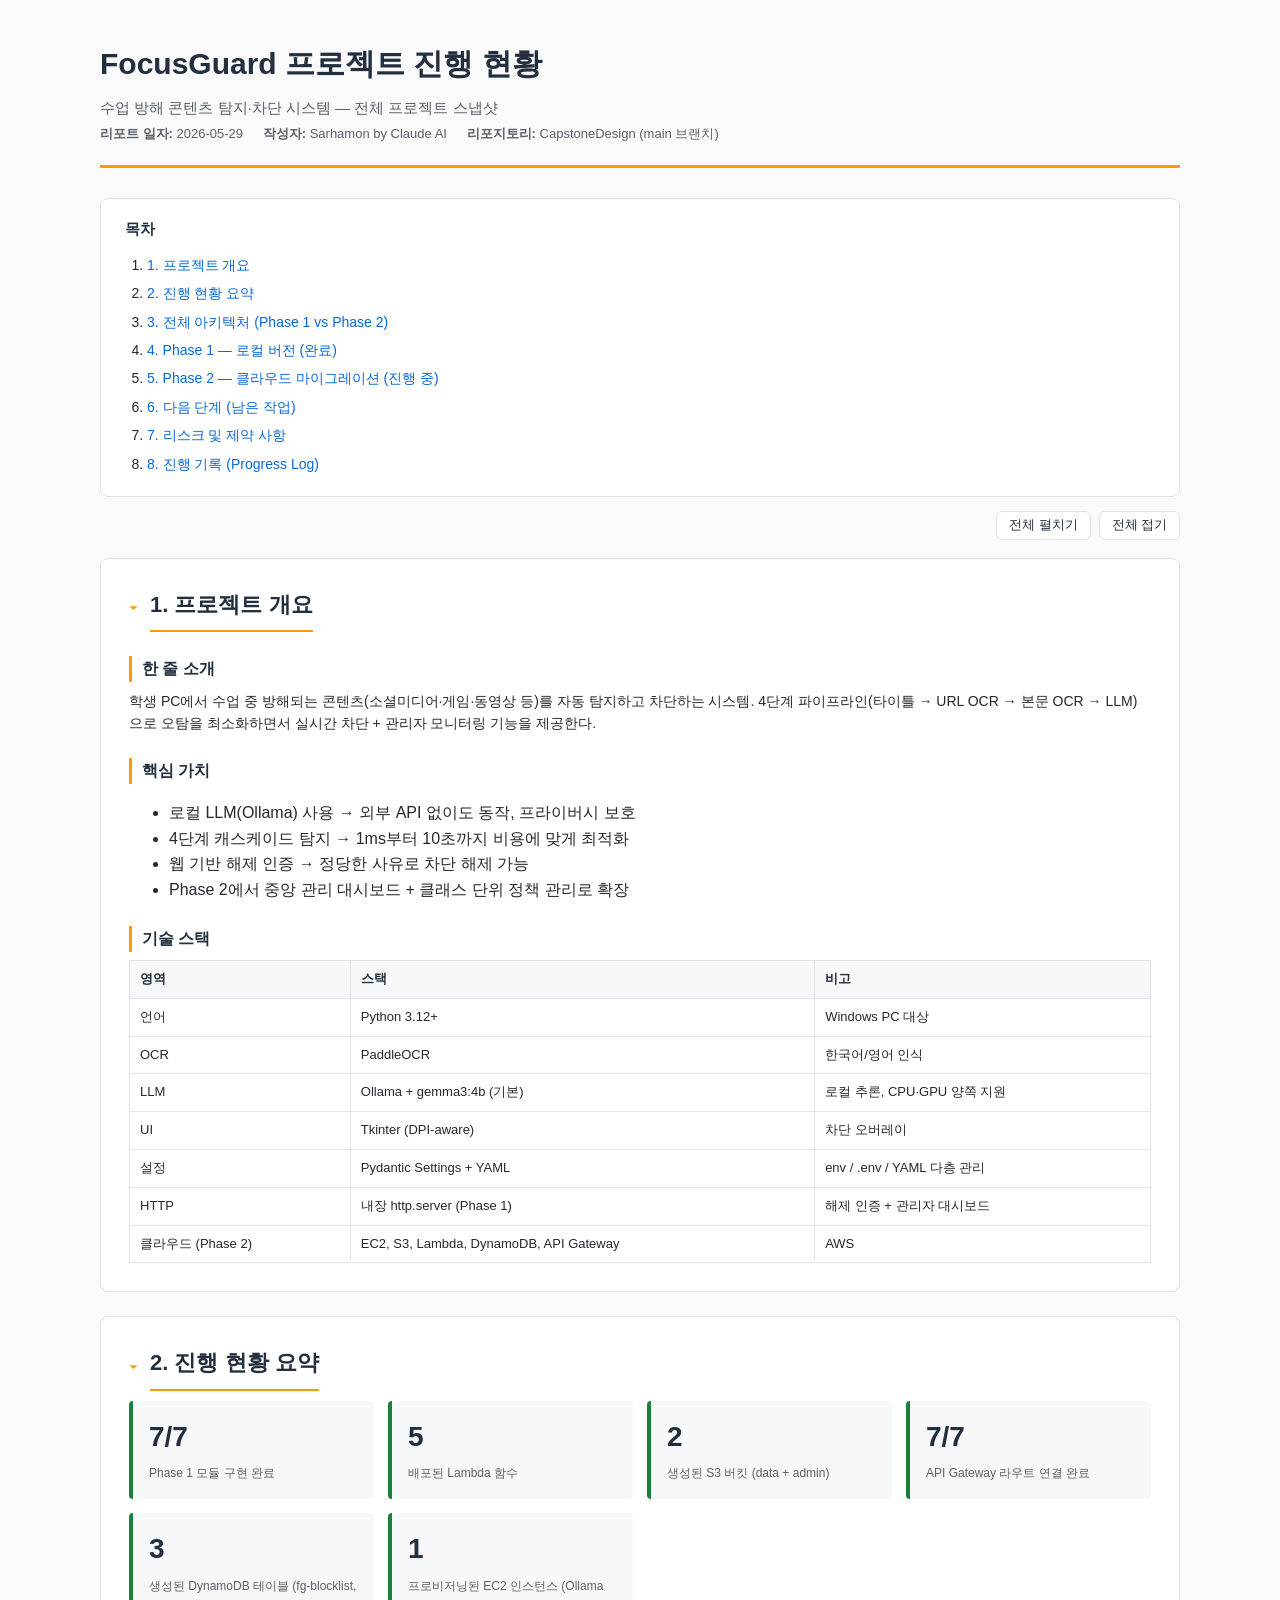
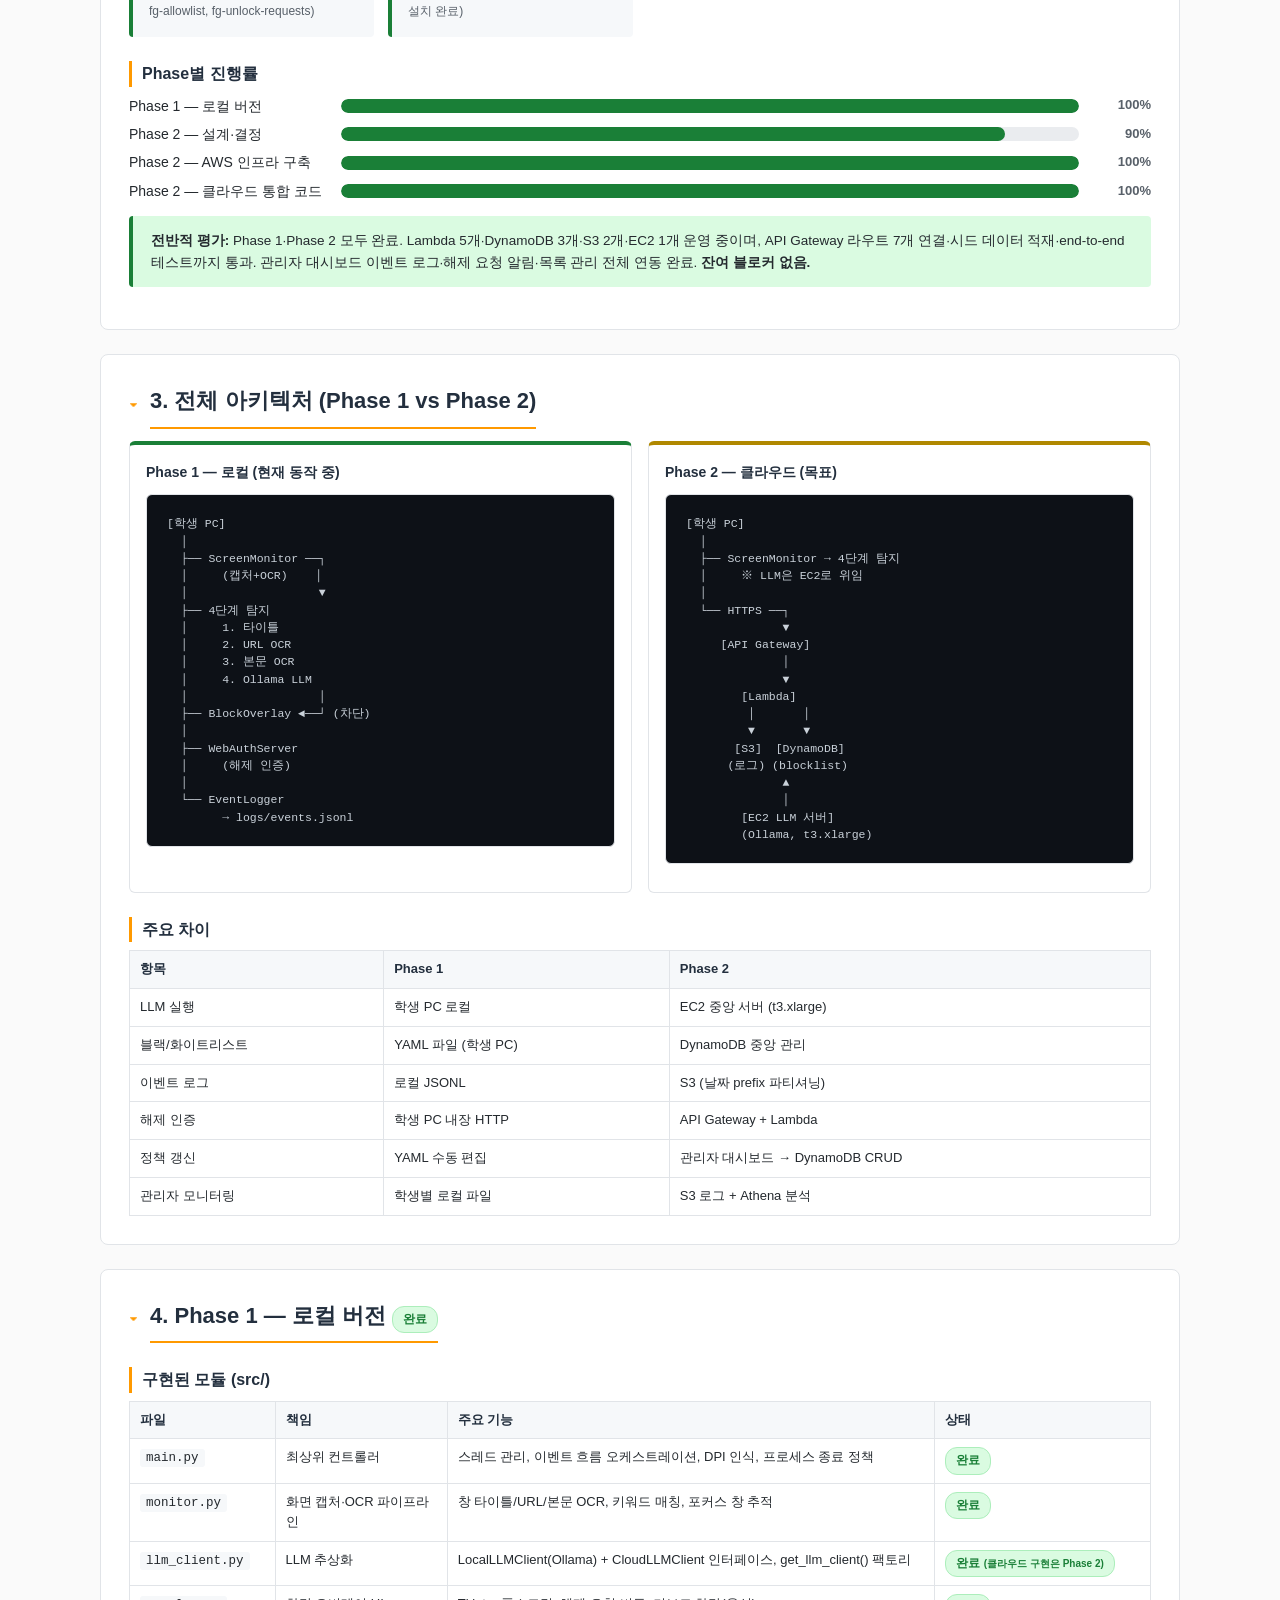
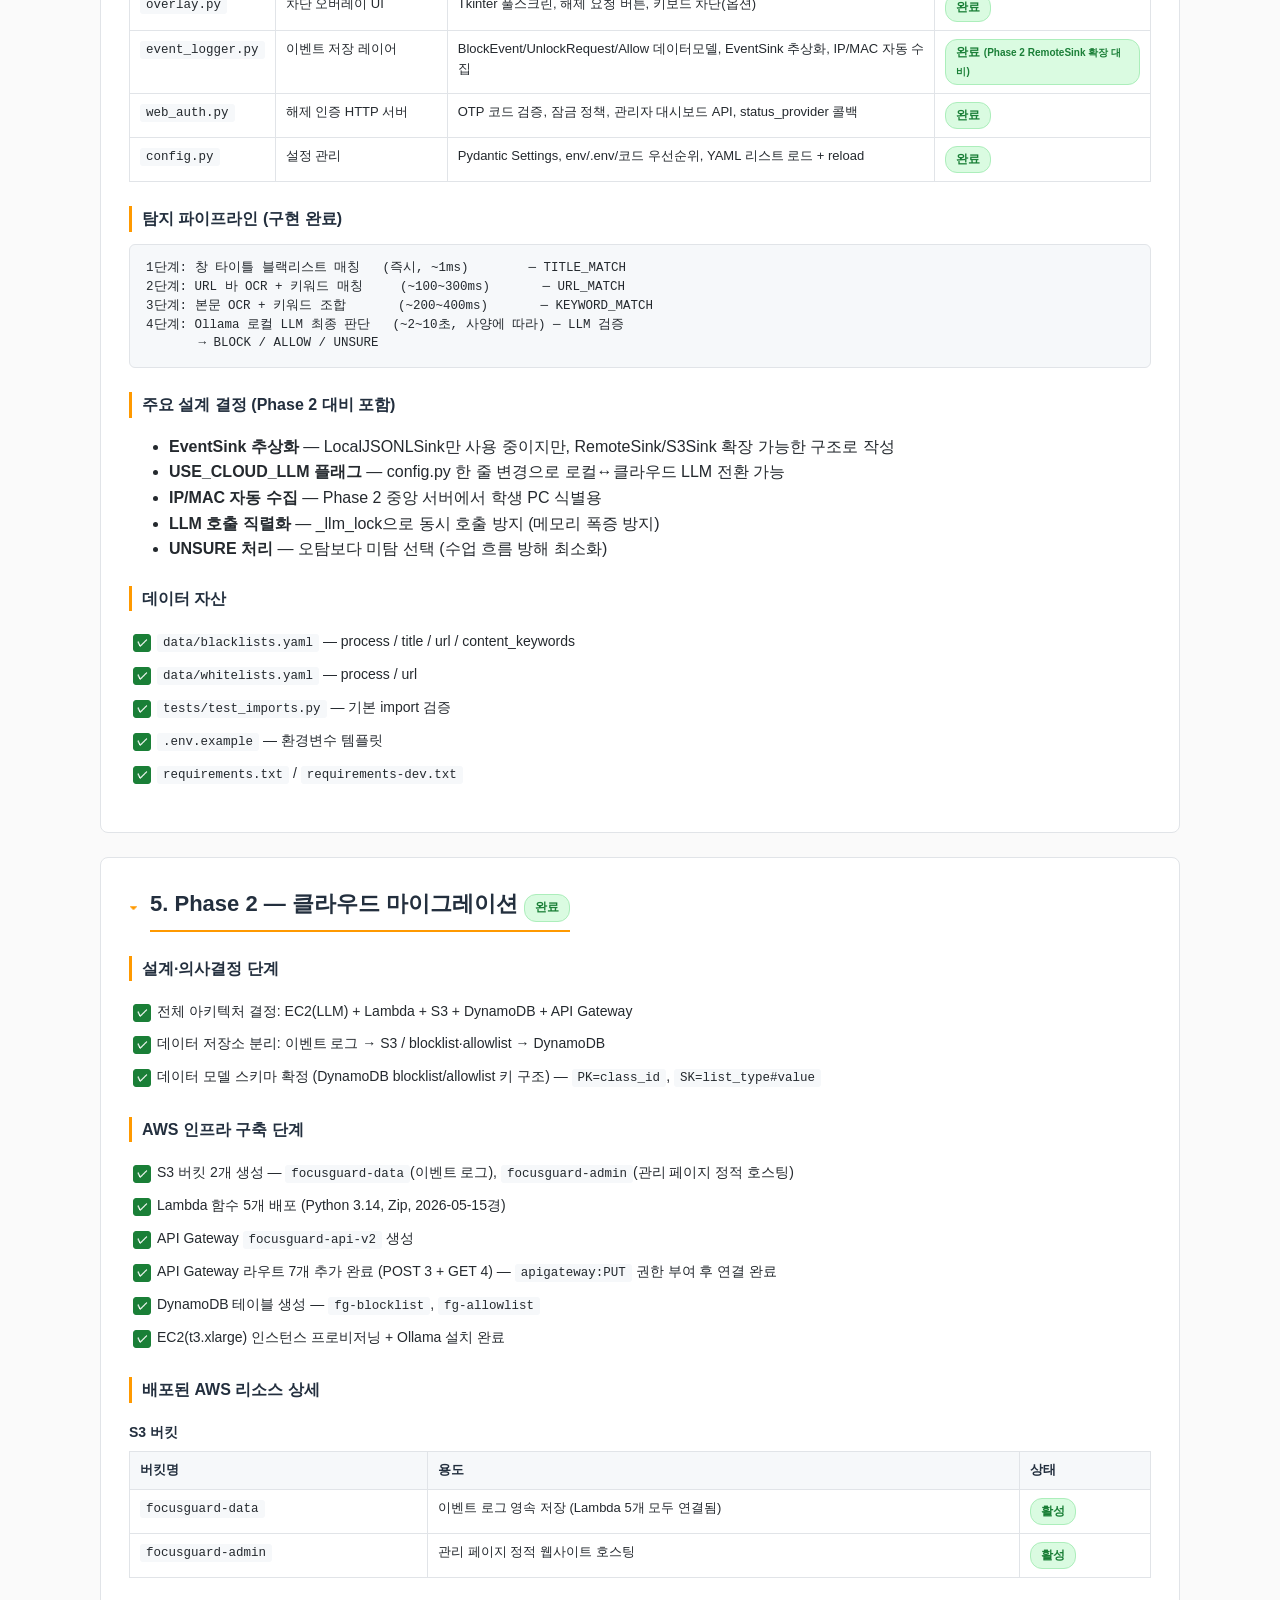
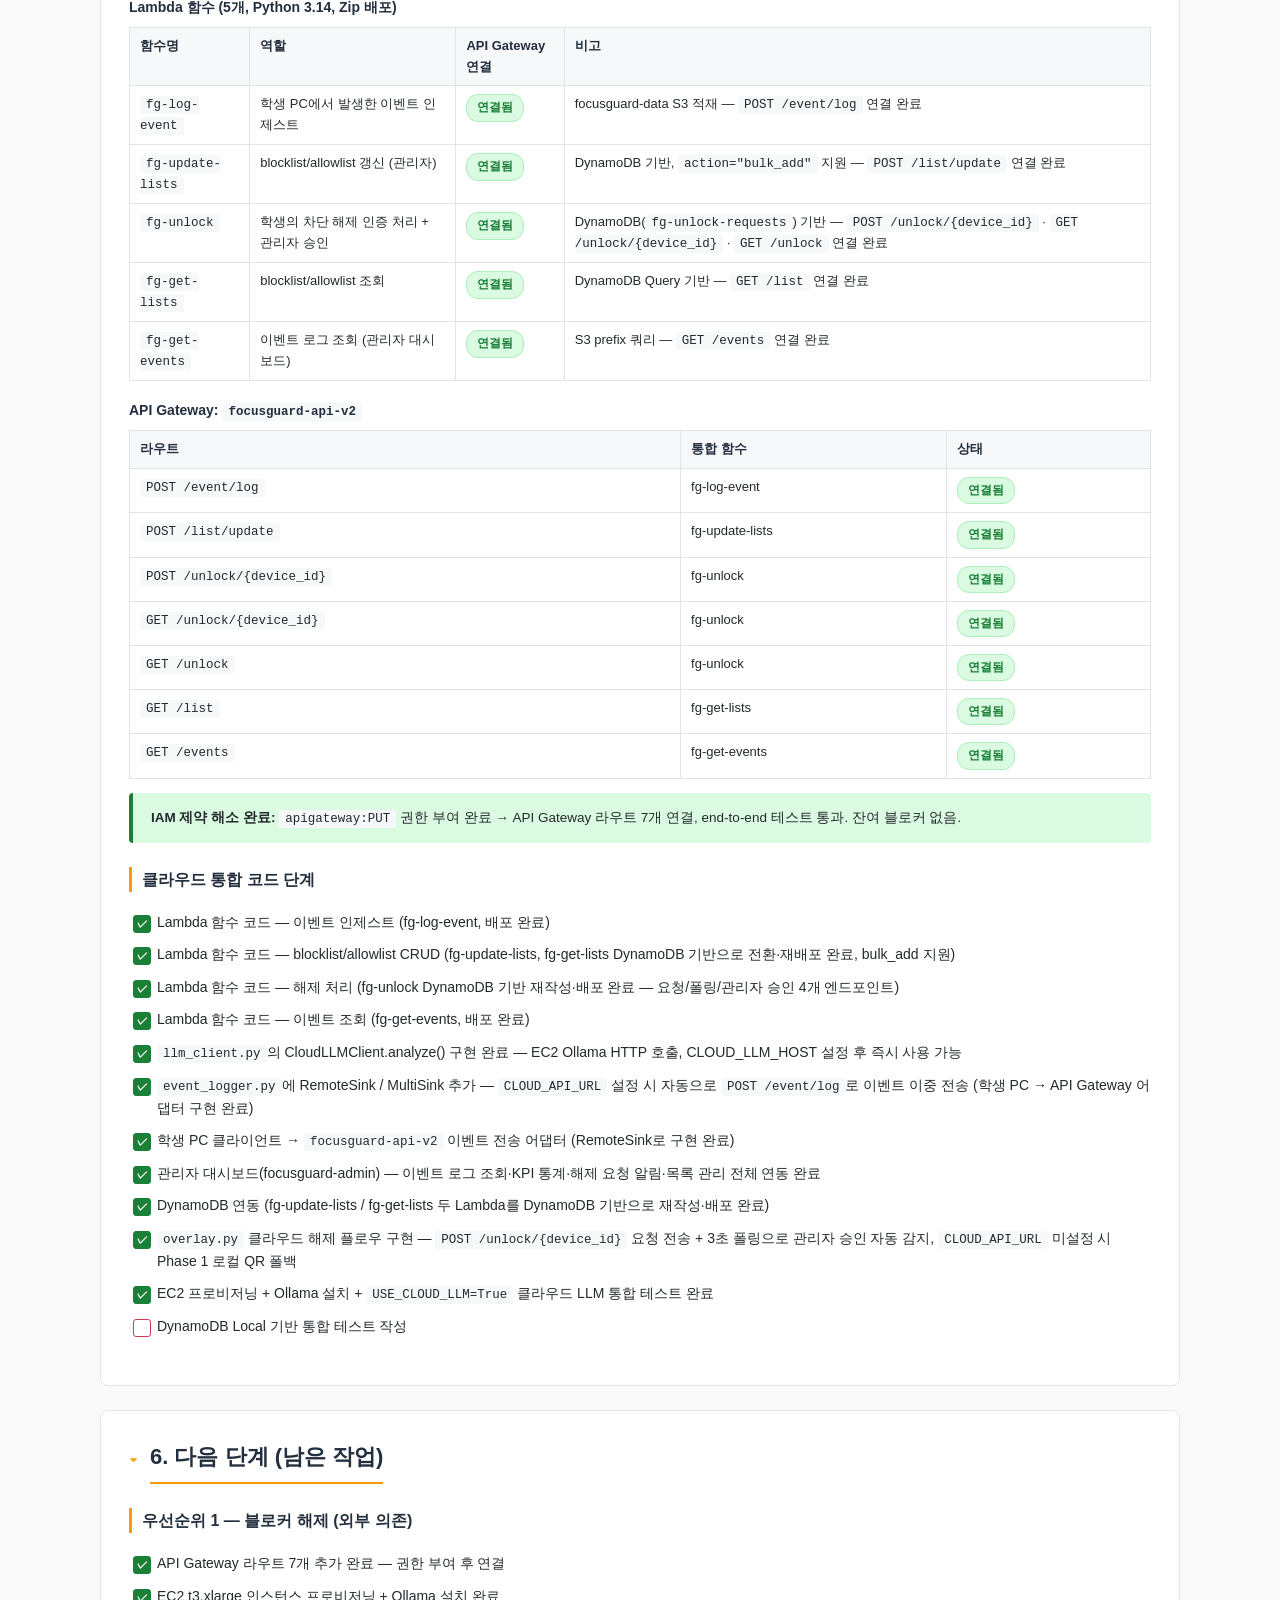
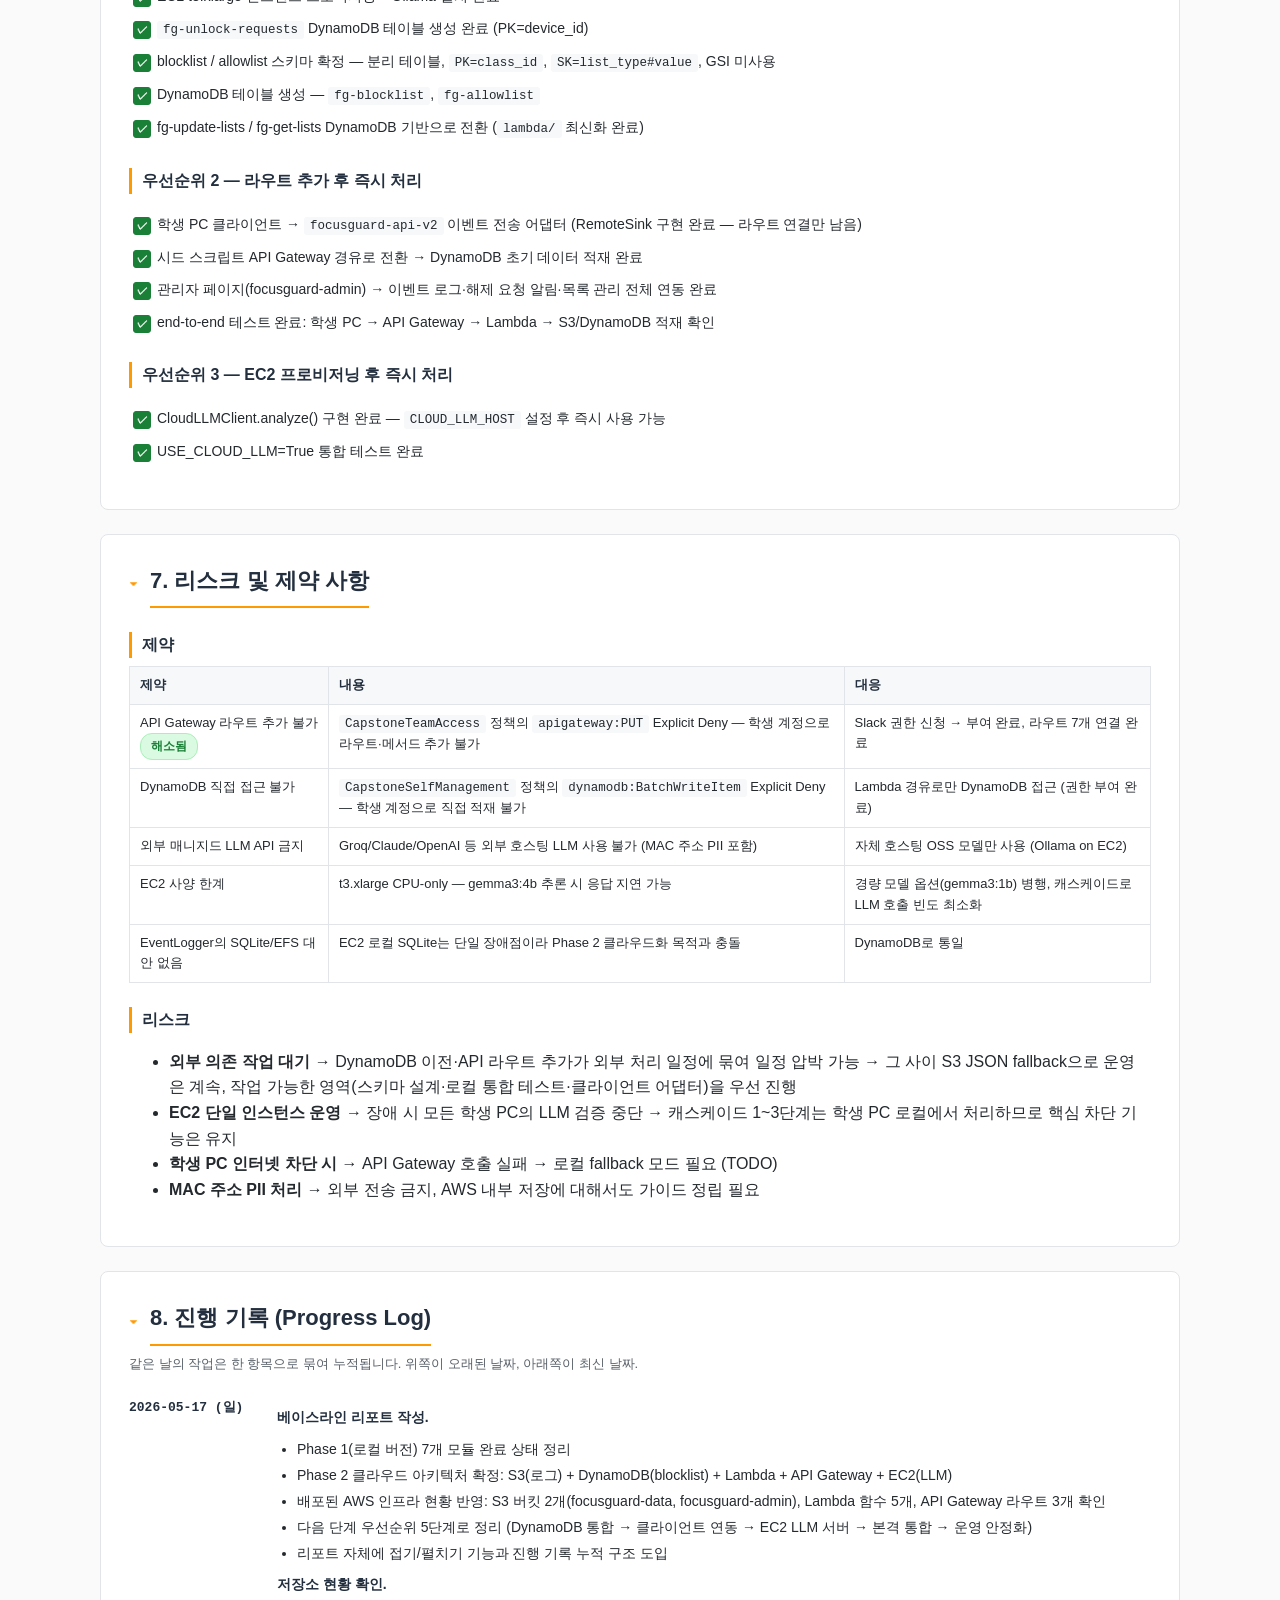
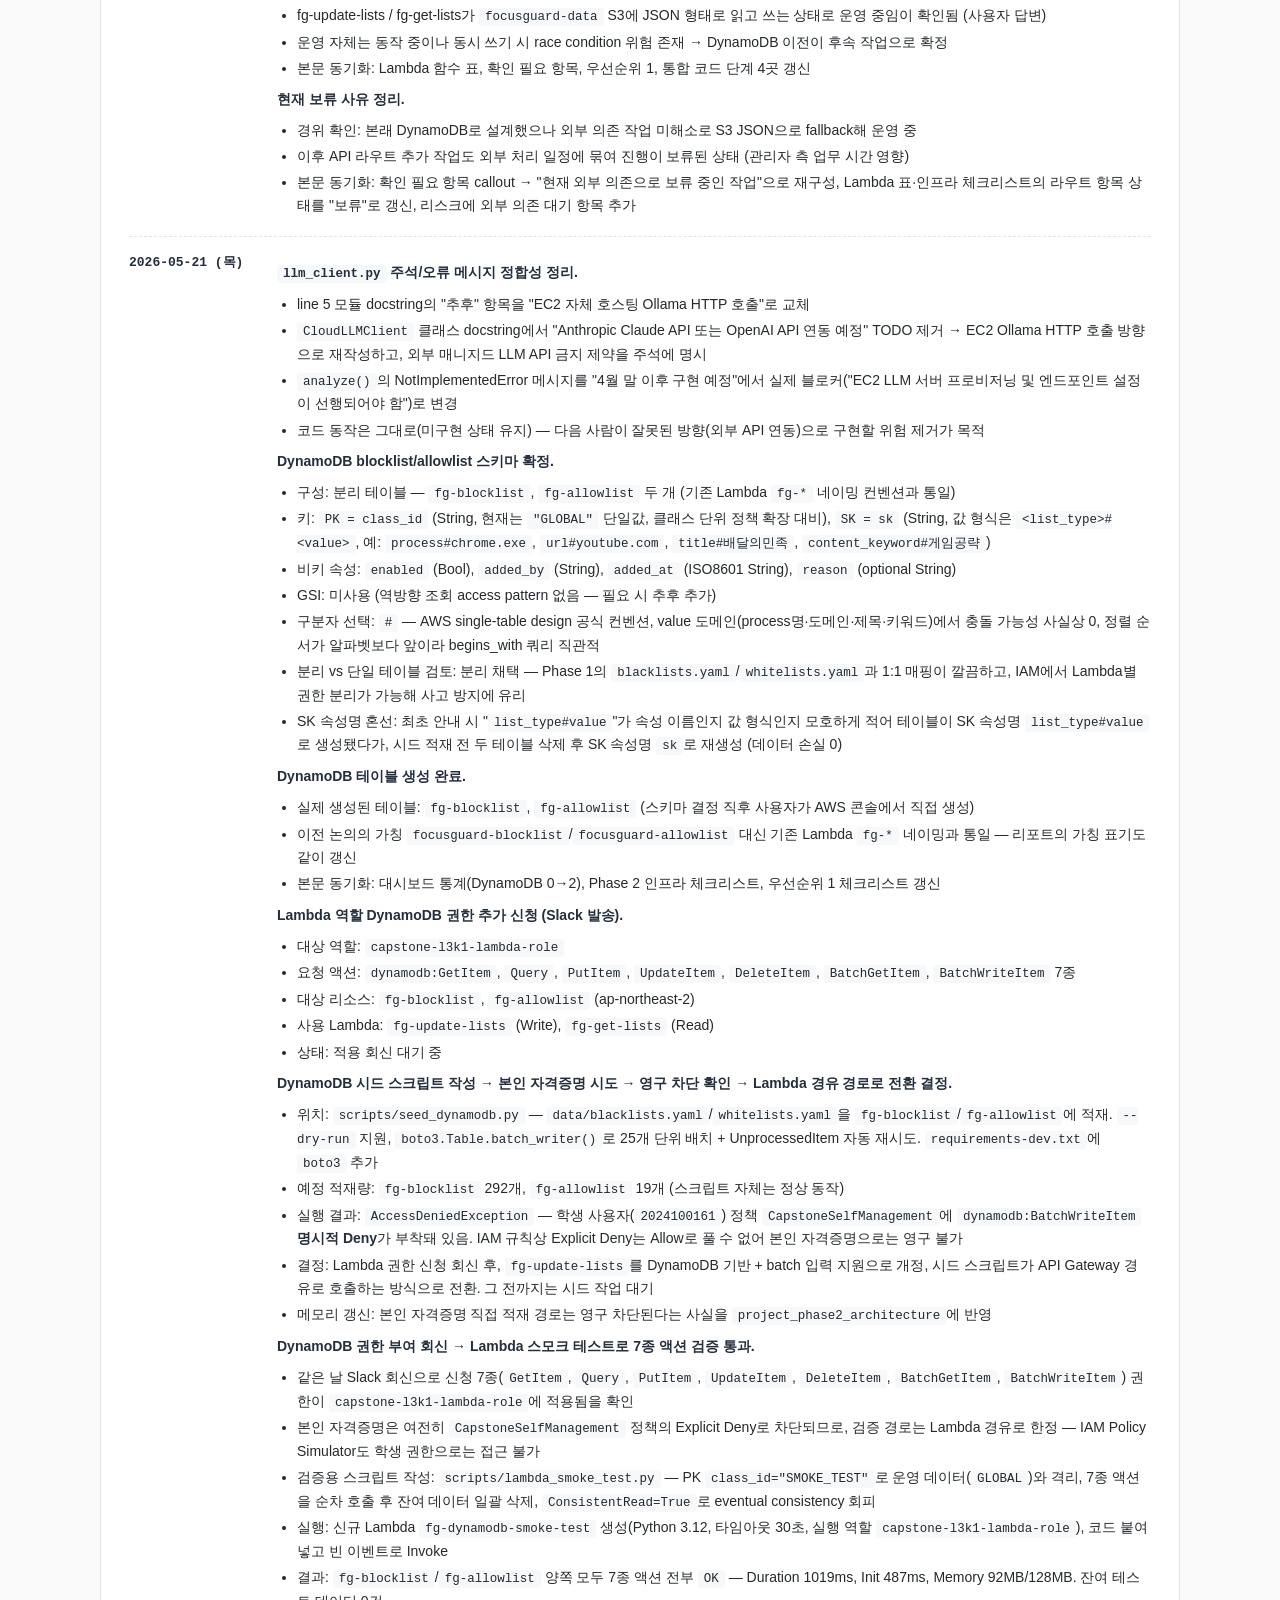
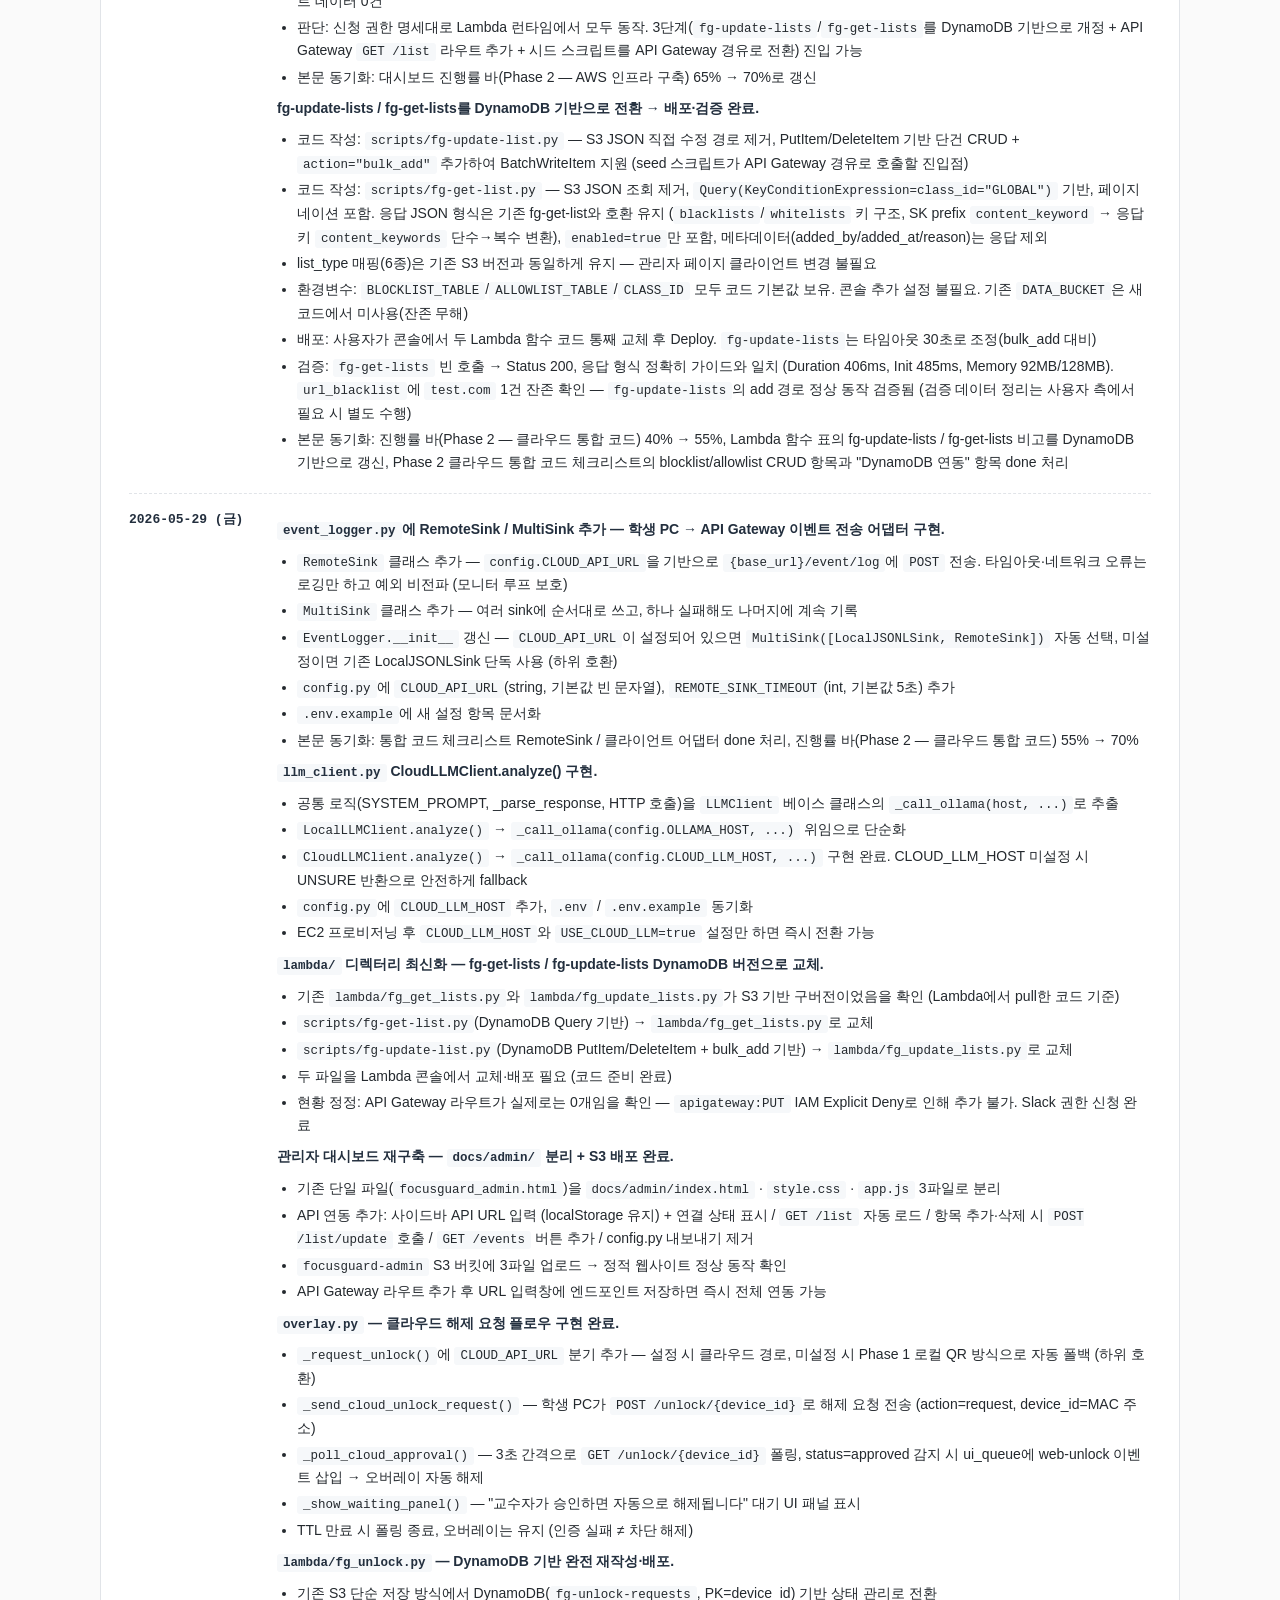
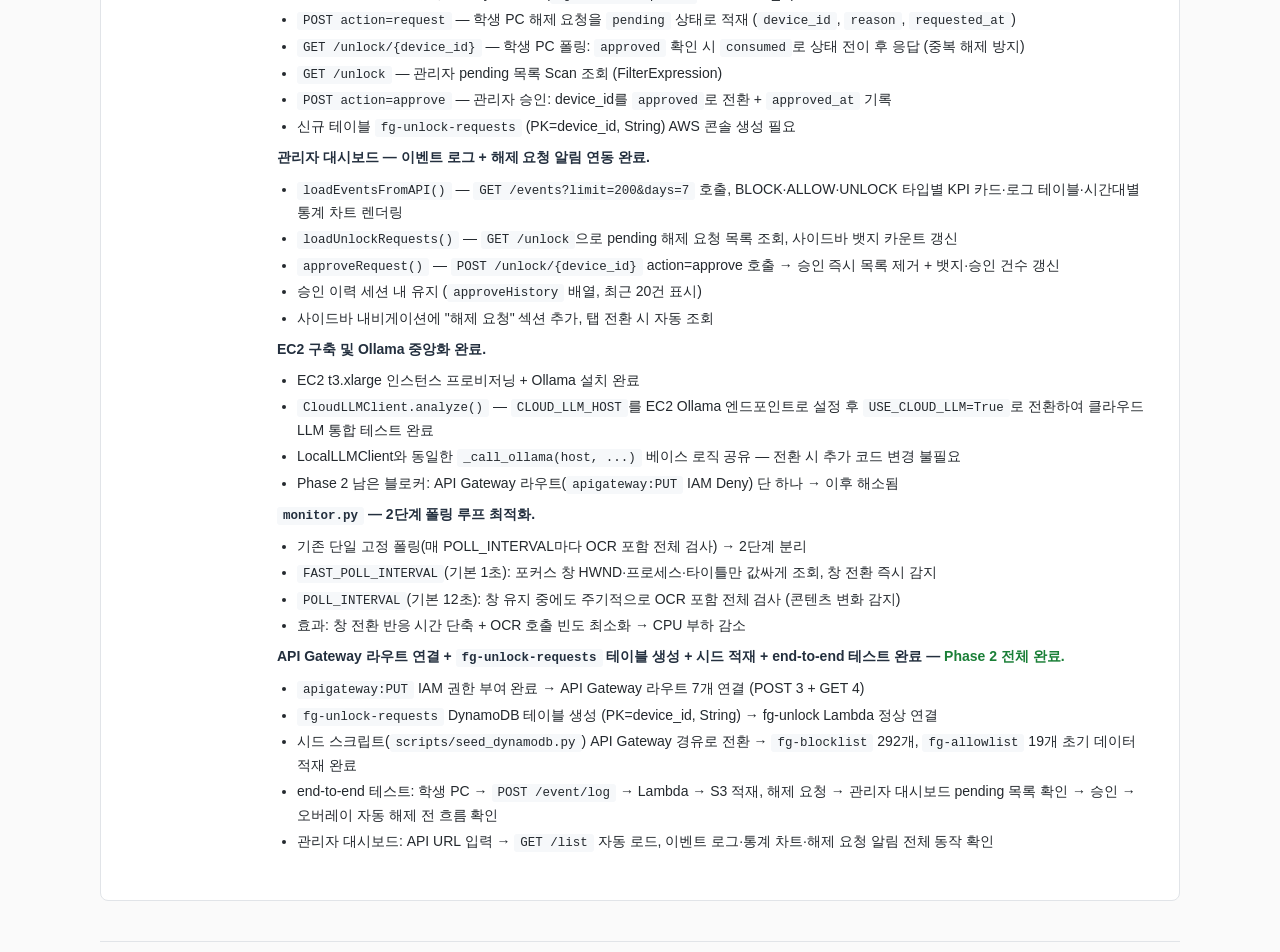
==== commit b437c662: "modified:   docs/index.html" ====
--- a/docs/index.html
+++ b/docs/index.html
@@ -645,21 +645,6 @@
     <li class="done">USE_CLOUD_LLM=True 통합 테스트 완료</li>
   </ul>
 
-  <h3>우선순위 4 — 운영 안정화</h3>
-  <ul class="checklist">
-    <li class="pending">API Gateway CloudWatch Logs 활성화</li>
-    <li class="pending">S3 로그 Athena 쿼리 템플릿 작성</li>
-    <li class="pending">EC2 LLM 서버 모니터링 (CloudWatch Agent or 외부 헬스체크)</li>
-    <li class="pending">S3 라이프사이클 정책 (오래된 로그 자동 삭제)</li>
-  </ul>
-
-  <h3>우선순위 5 — 운영 안정화</h3>
-  <ul class="checklist">
-    <li class="pending">API Gateway CloudWatch Logs 활성화</li>
-    <li class="pending">S3 로그 Athena 쿼리 템플릿 작성</li>
-    <li class="pending">EC2 LLM 서버 모니터링 (CloudWatch Agent or 외부 헬스체크)</li>
-    <li class="pending">S3 라이프사이클 정책 (오래된 로그 자동 삭제)</li>
-  </ul>
 </details>
 
 <!-- ============== 7. 리스크 및 제약 사항 ============== -->
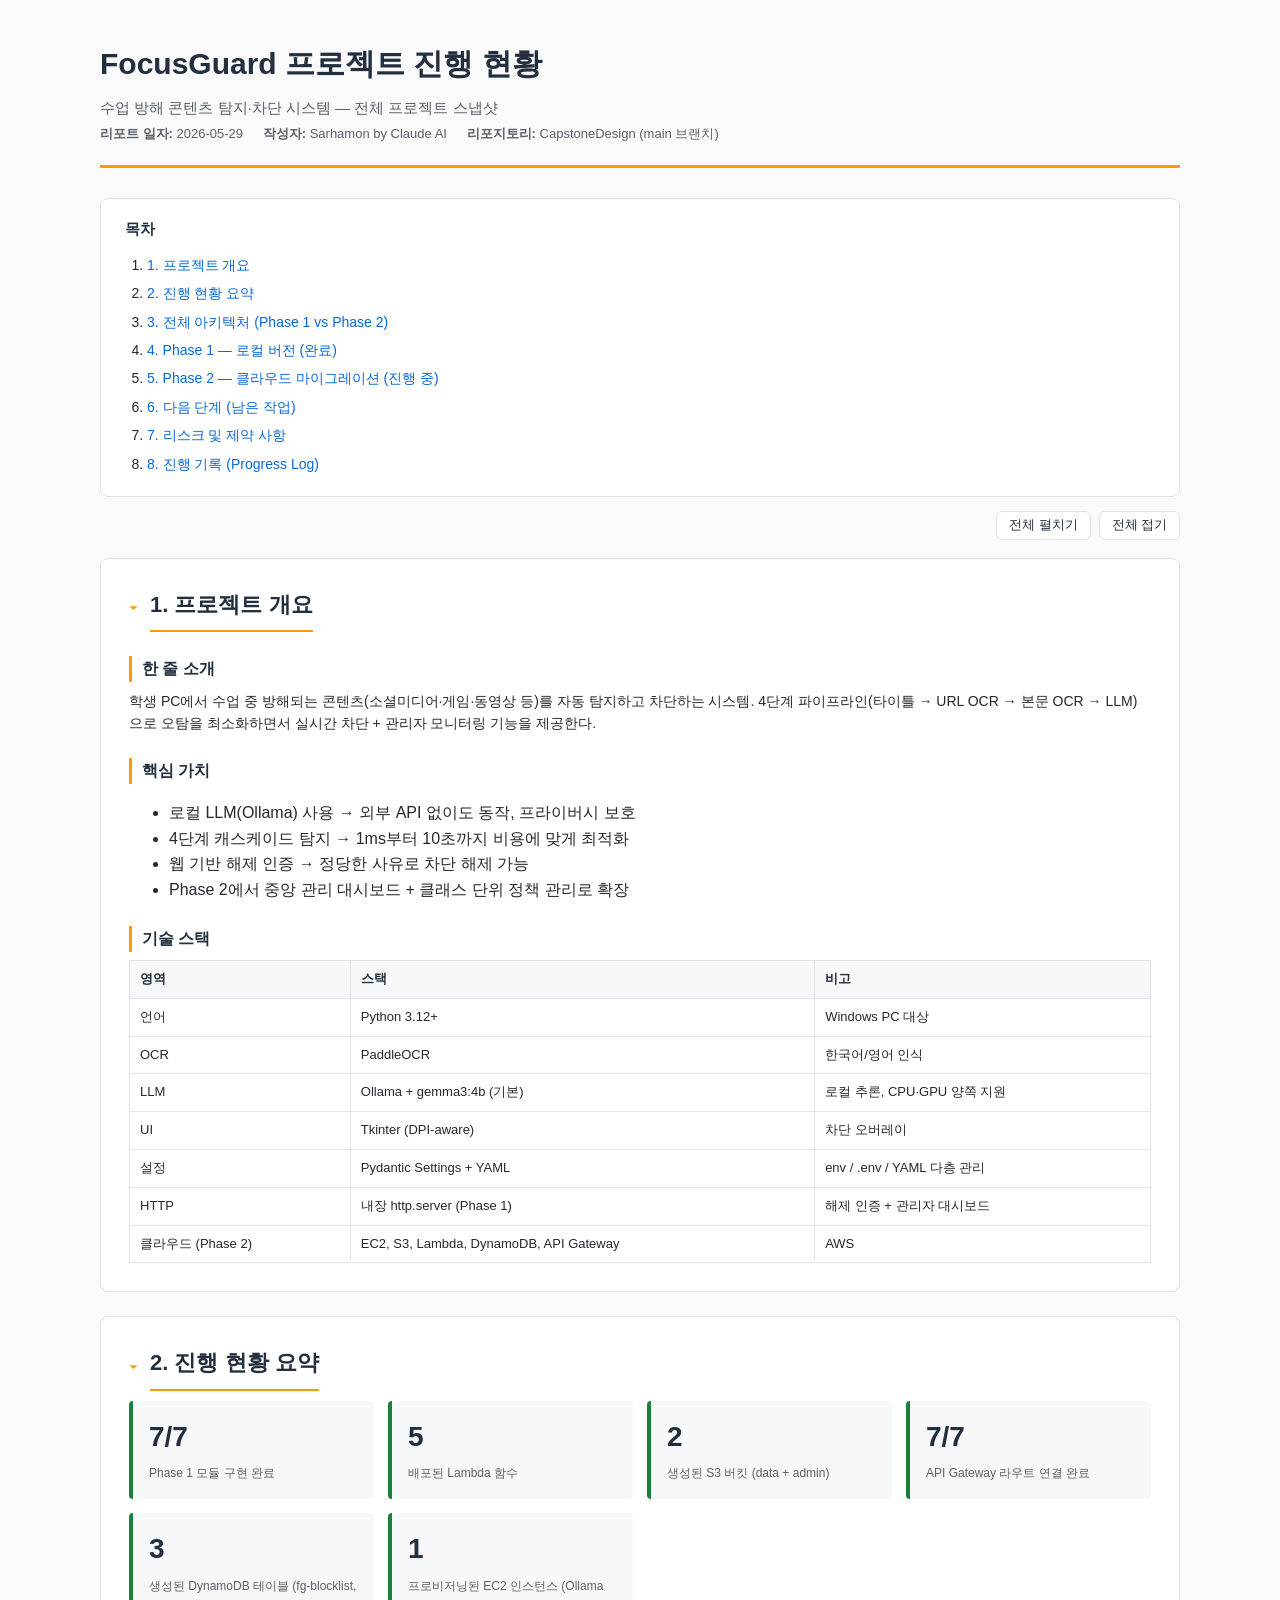
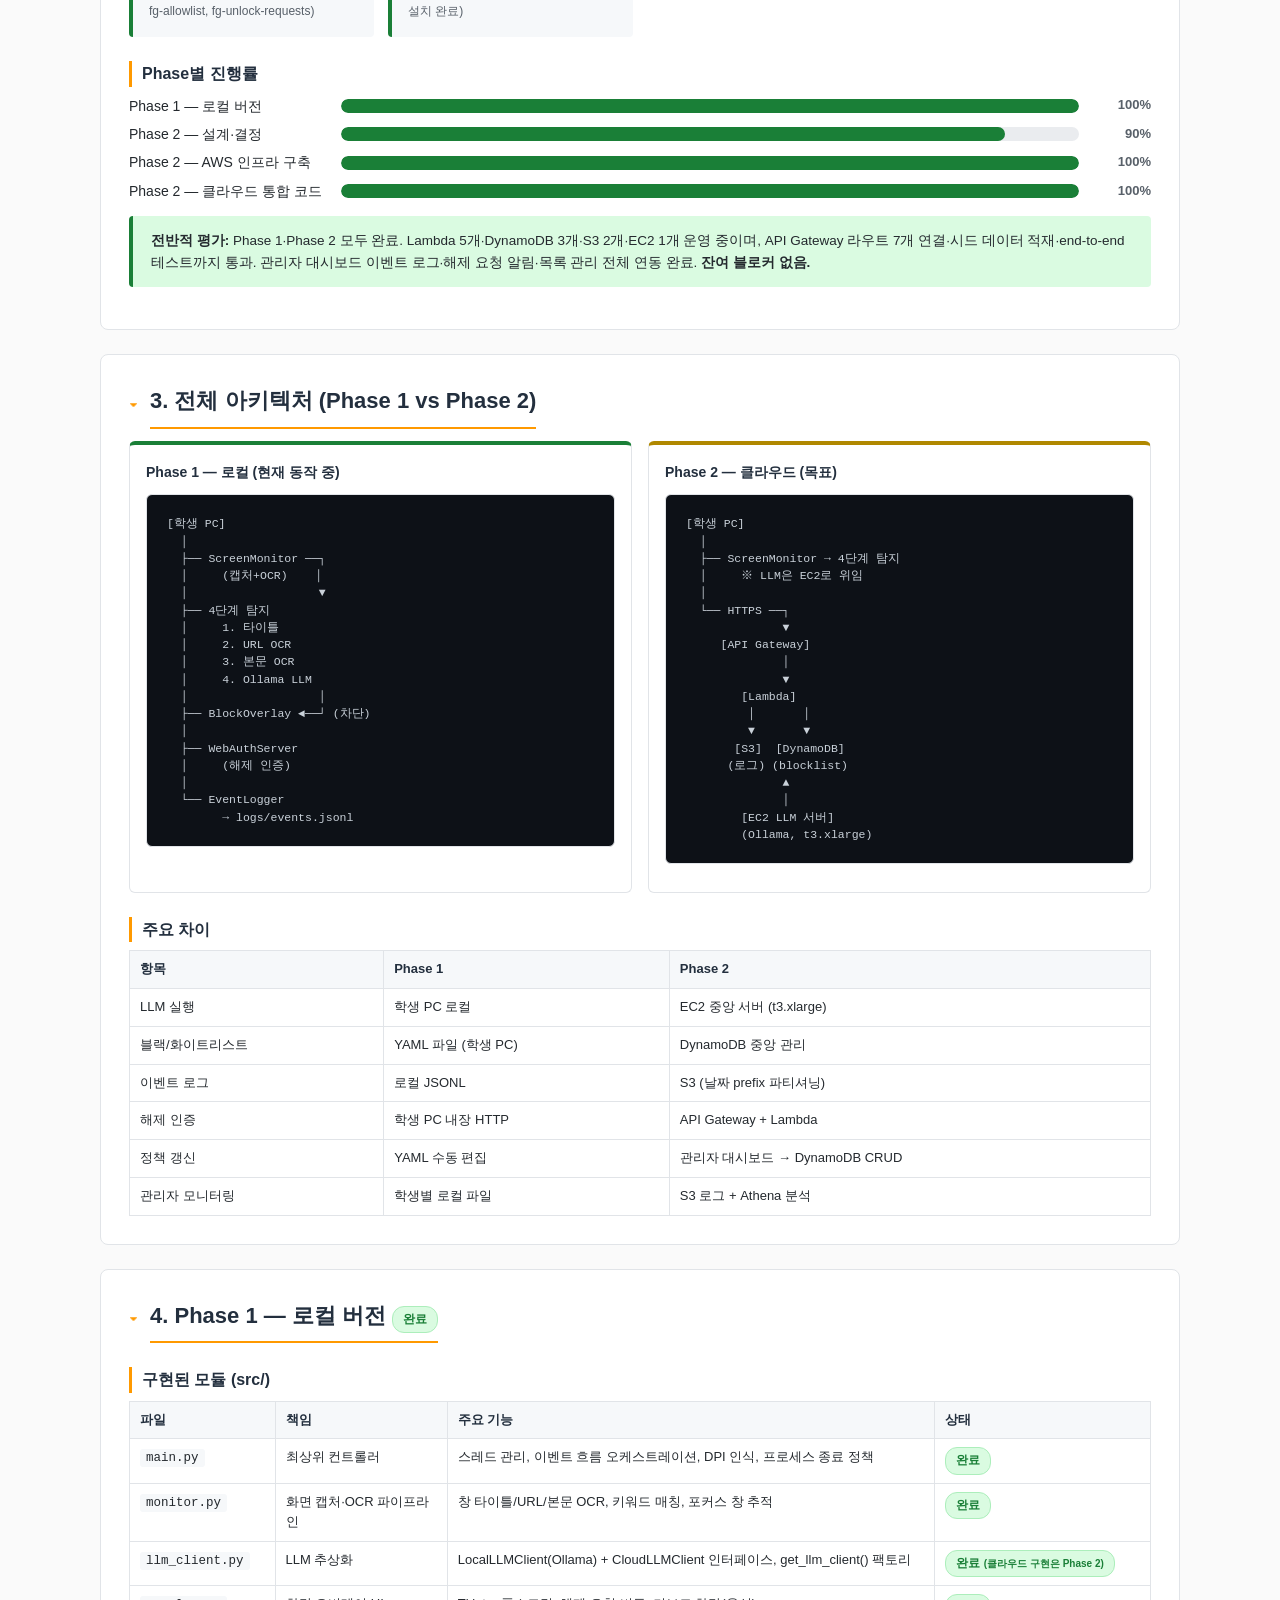
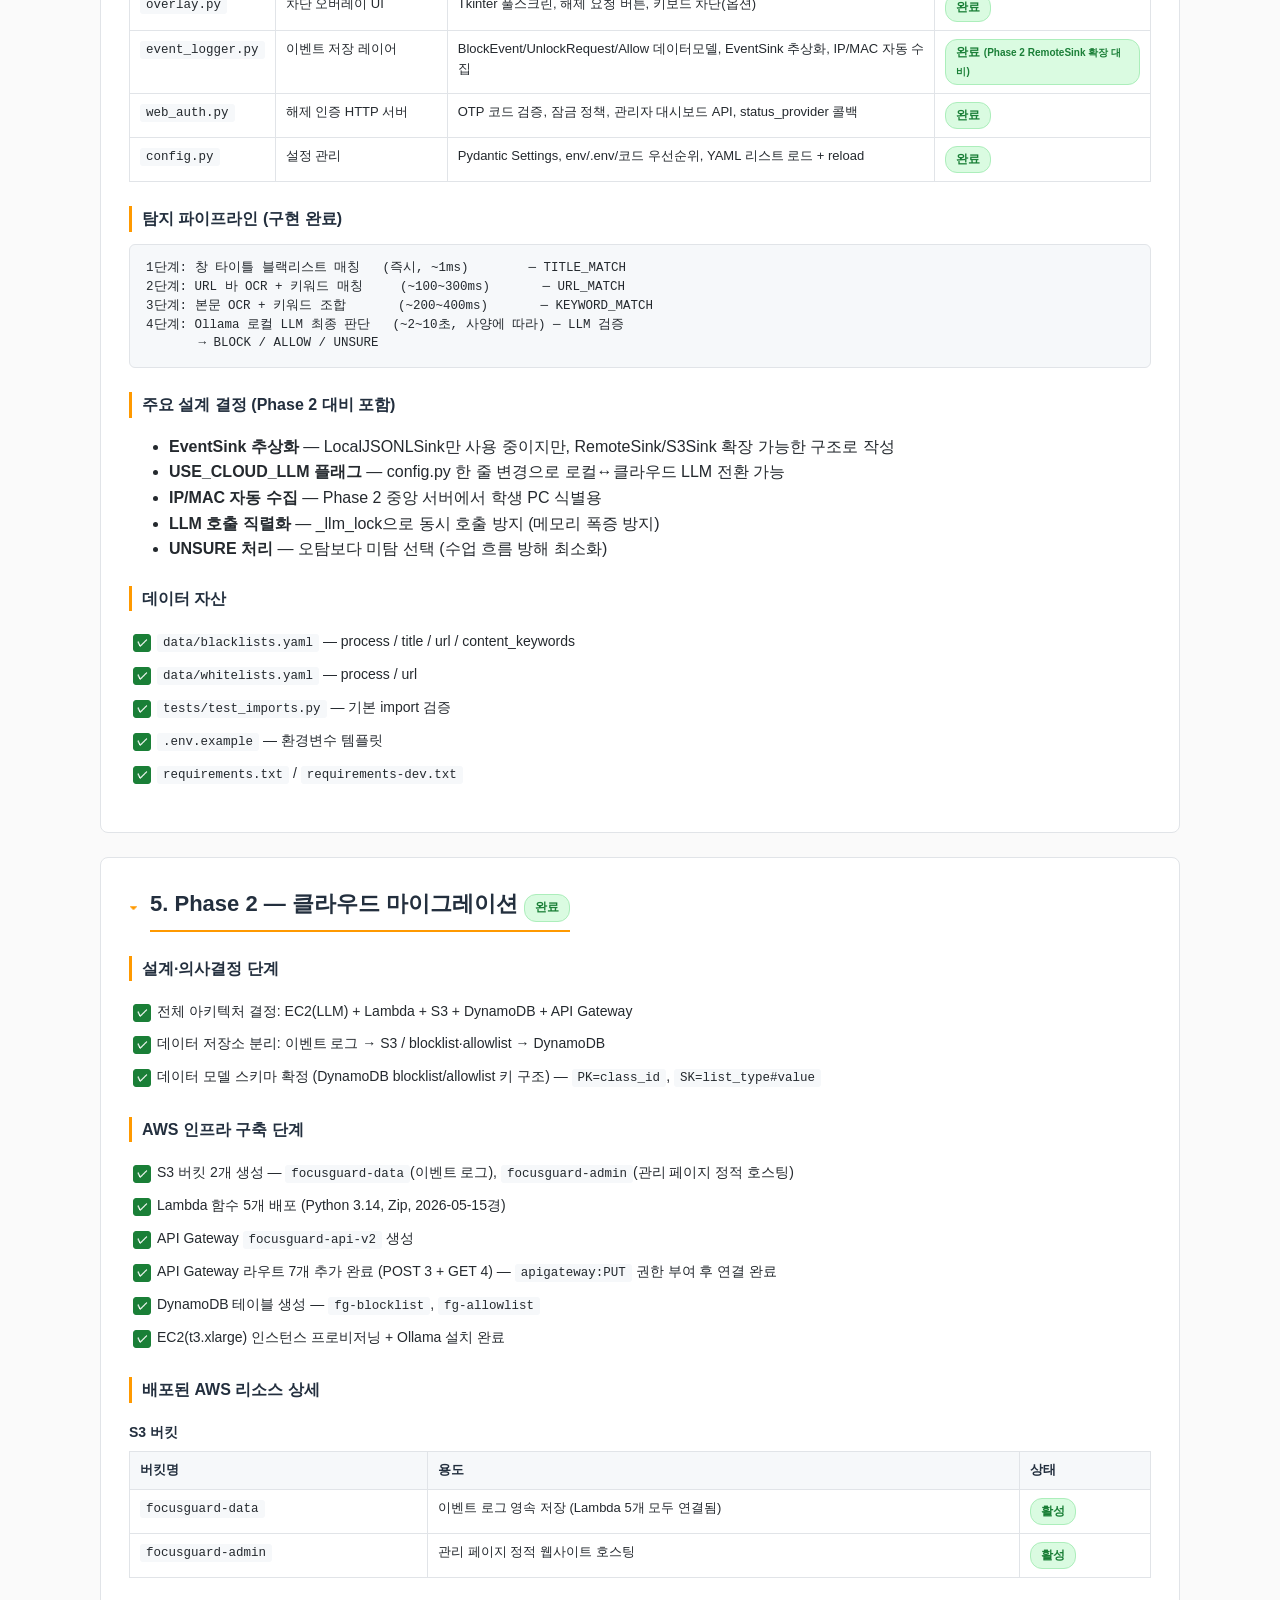
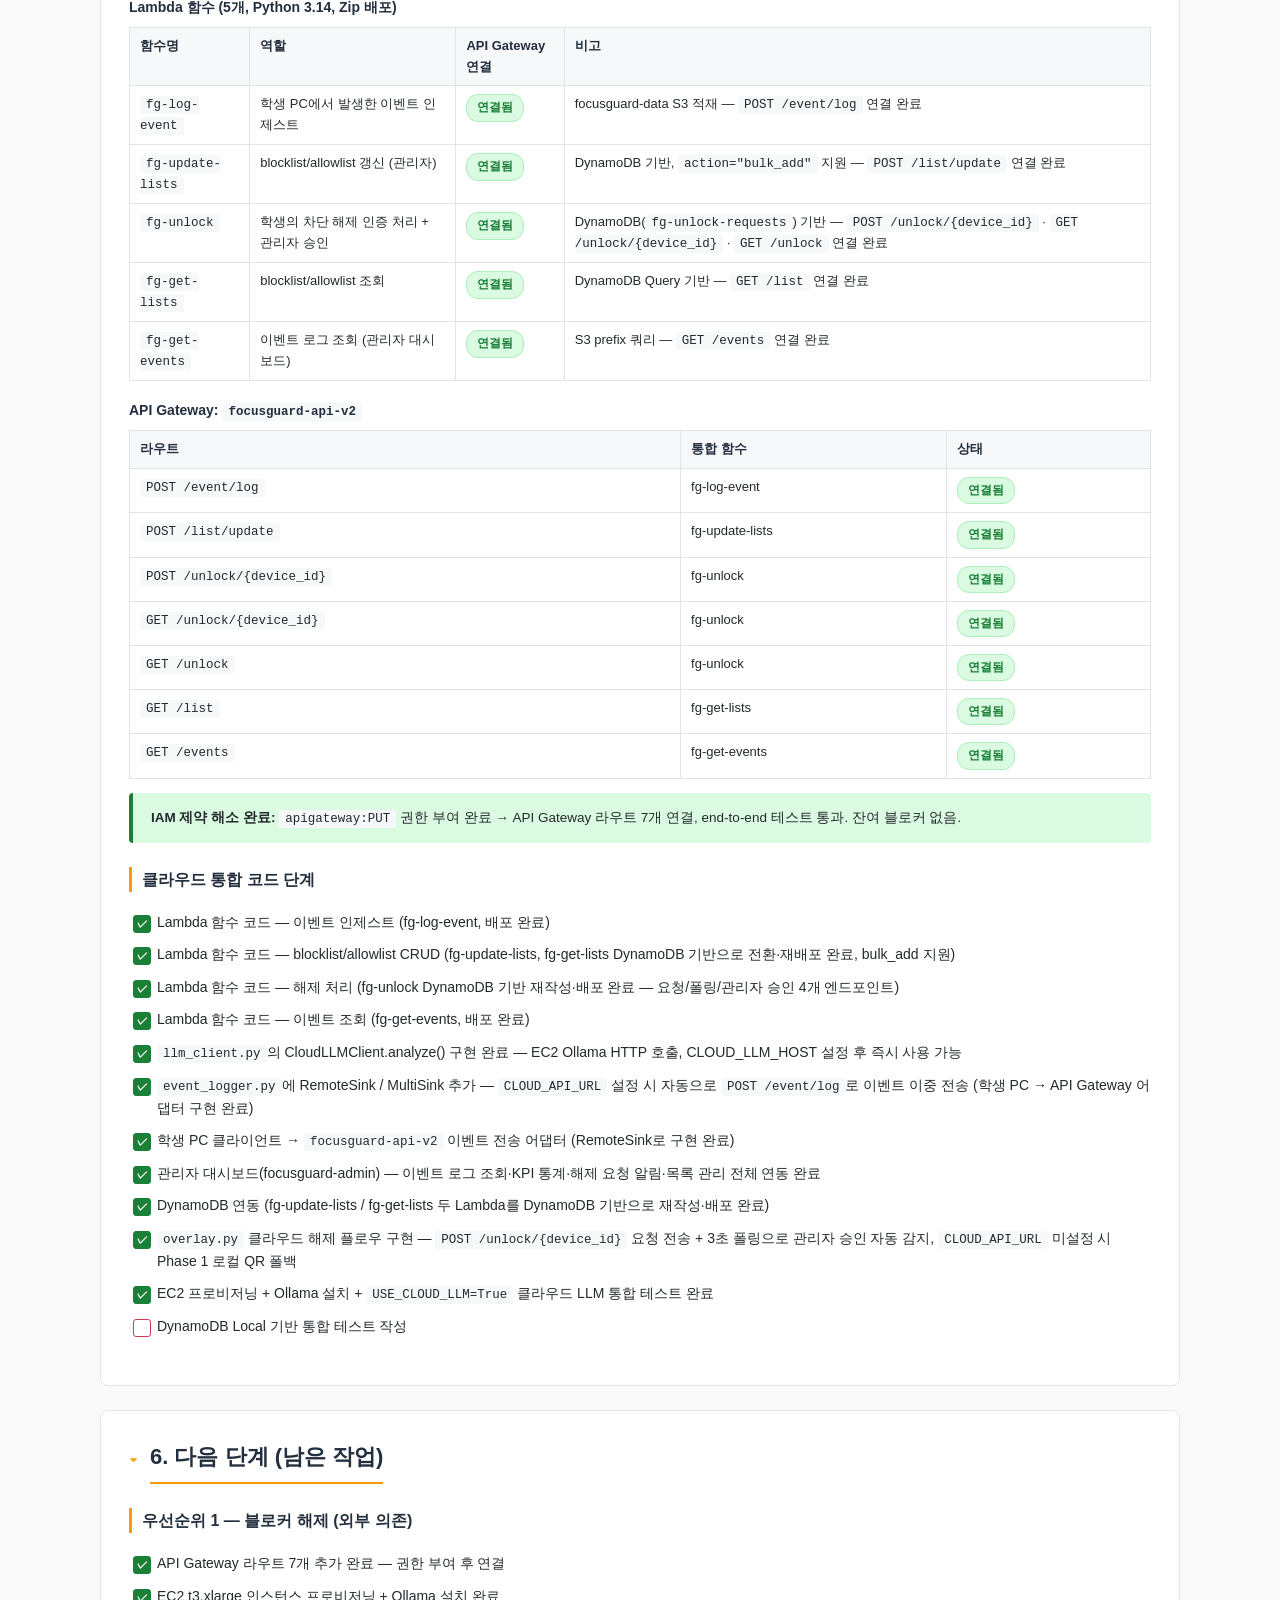
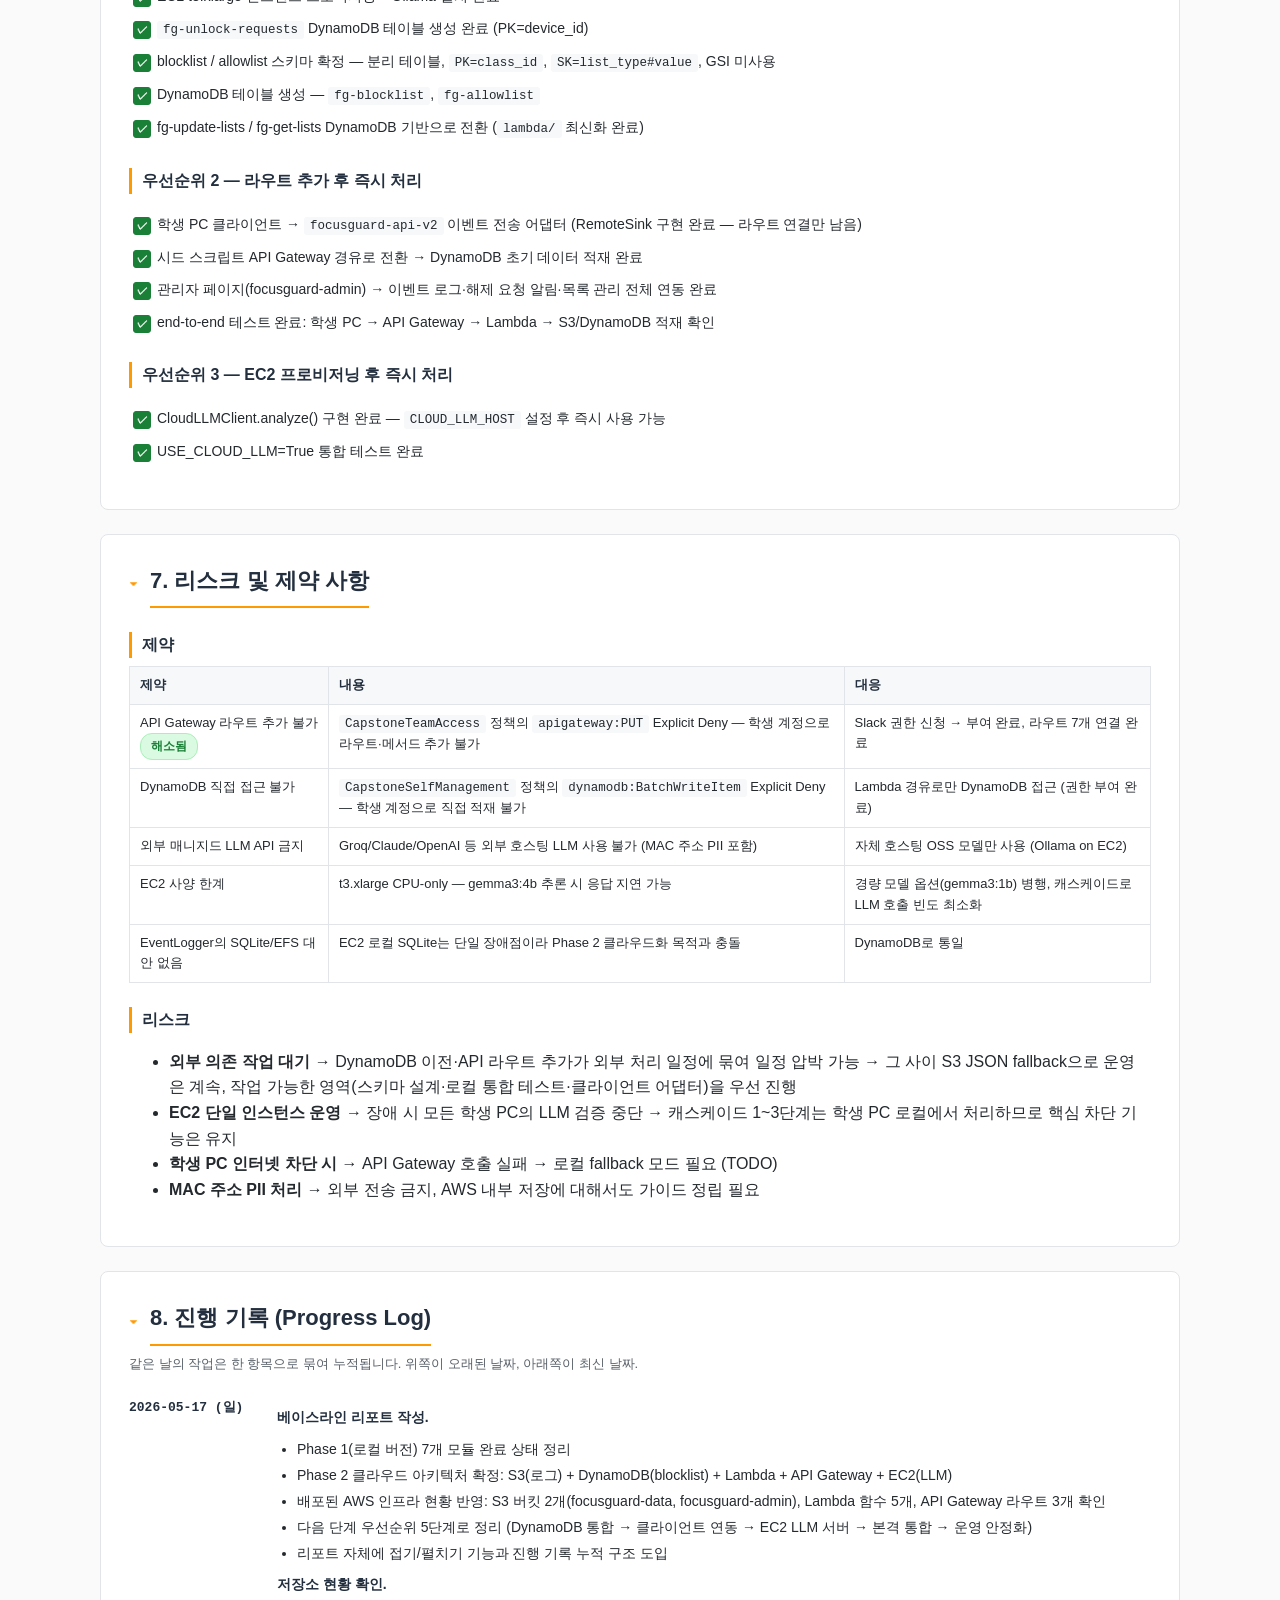
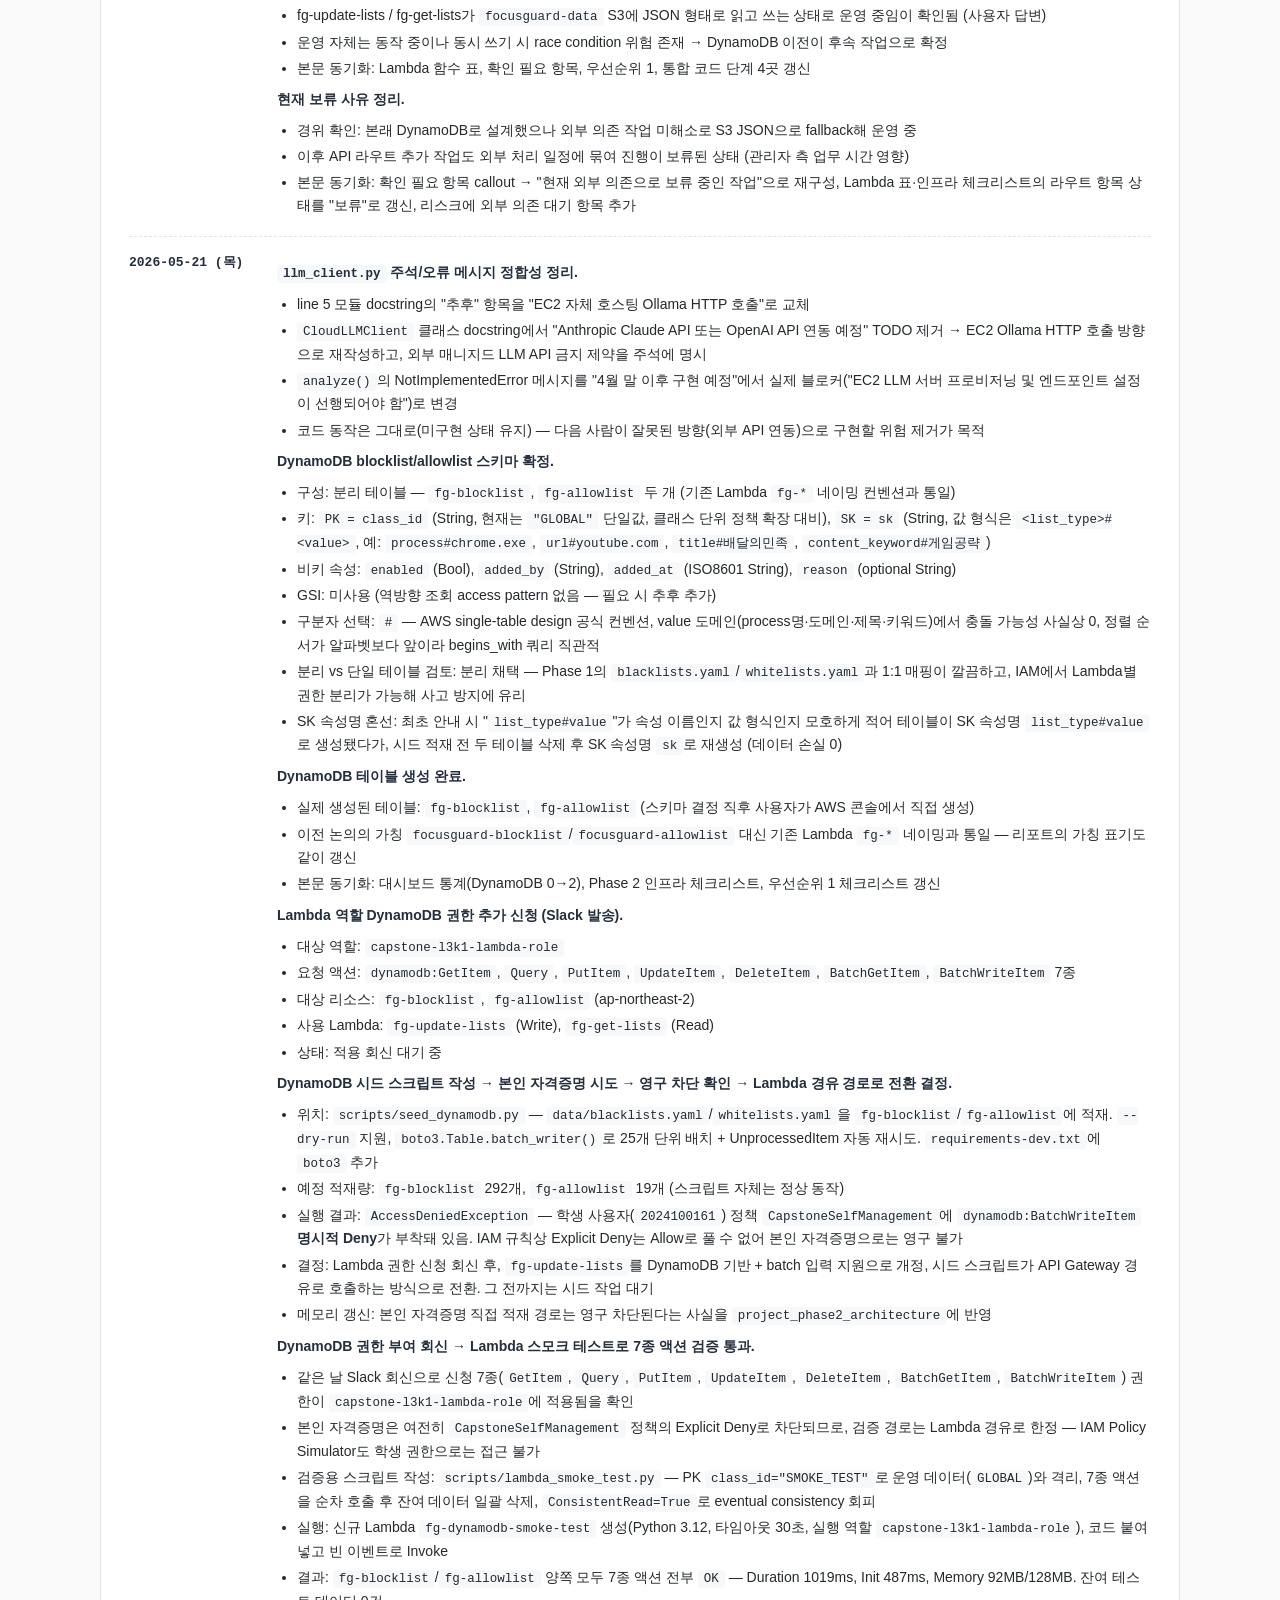
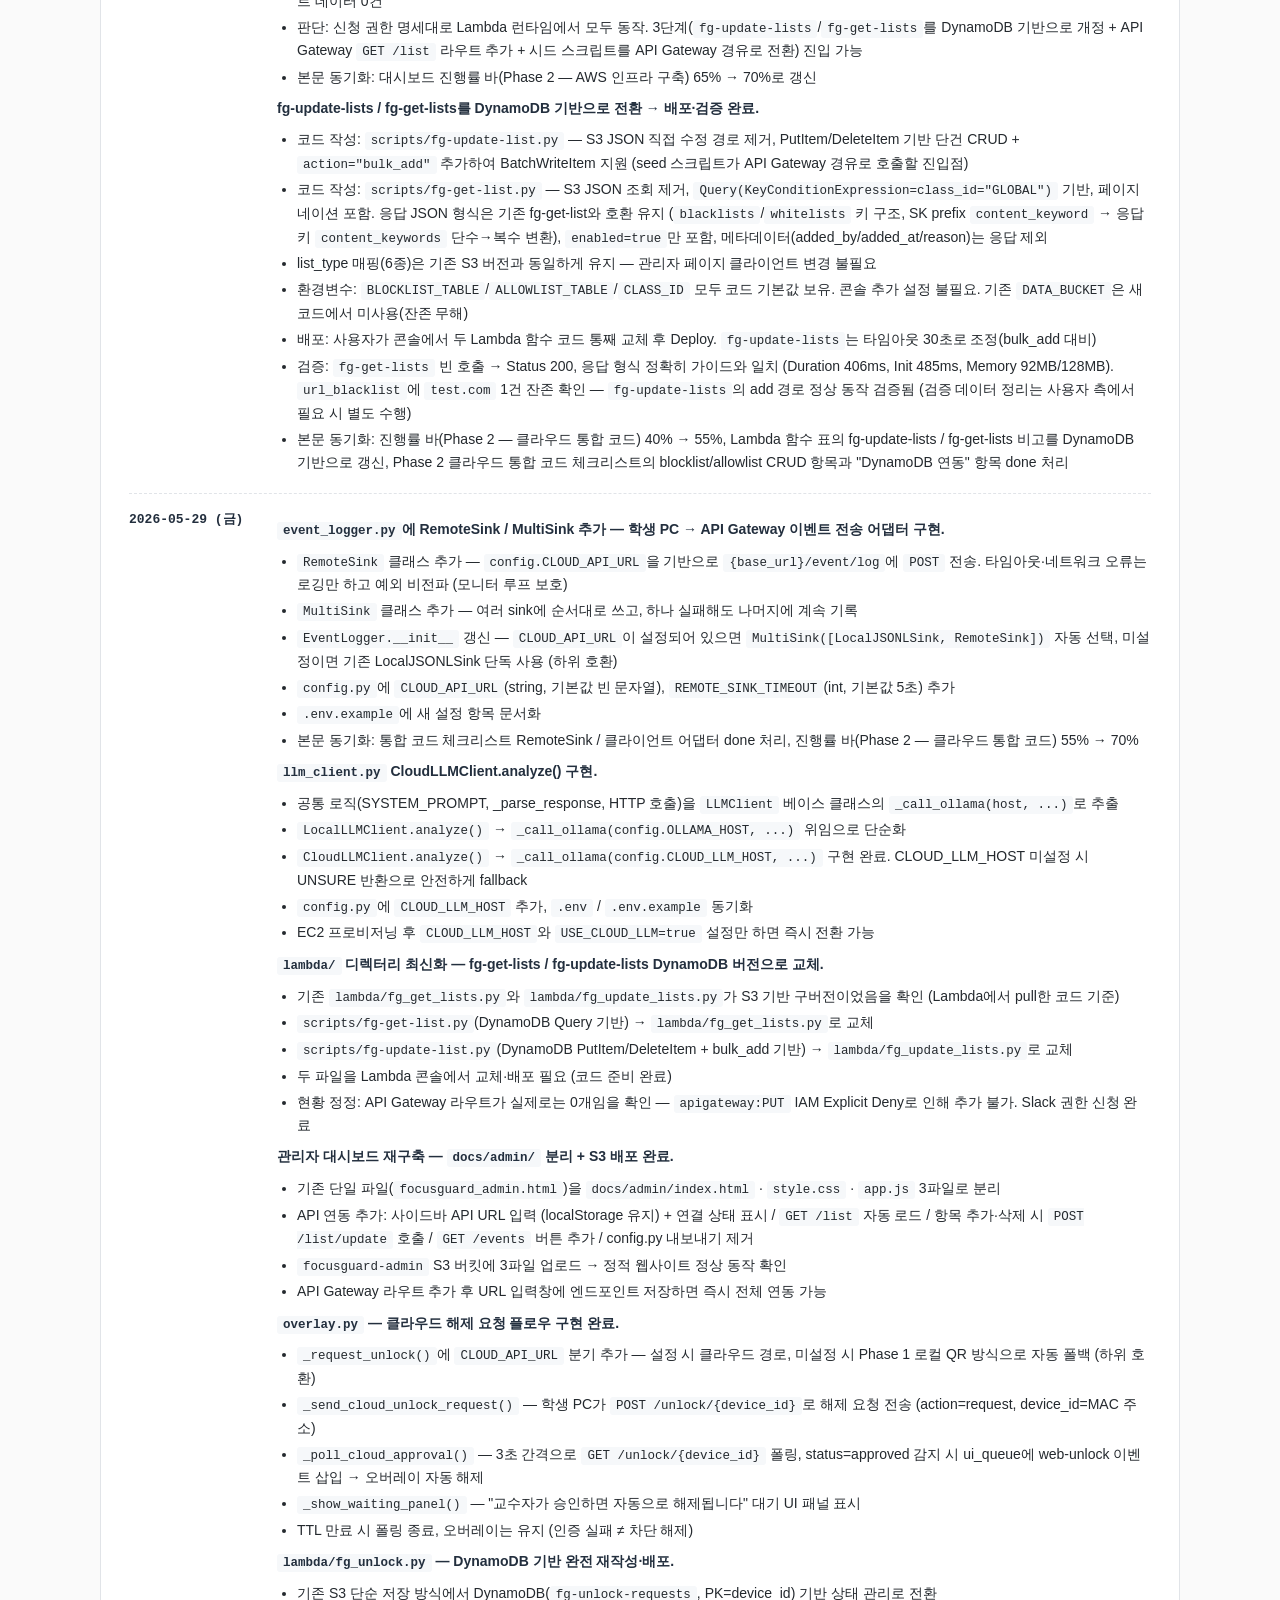
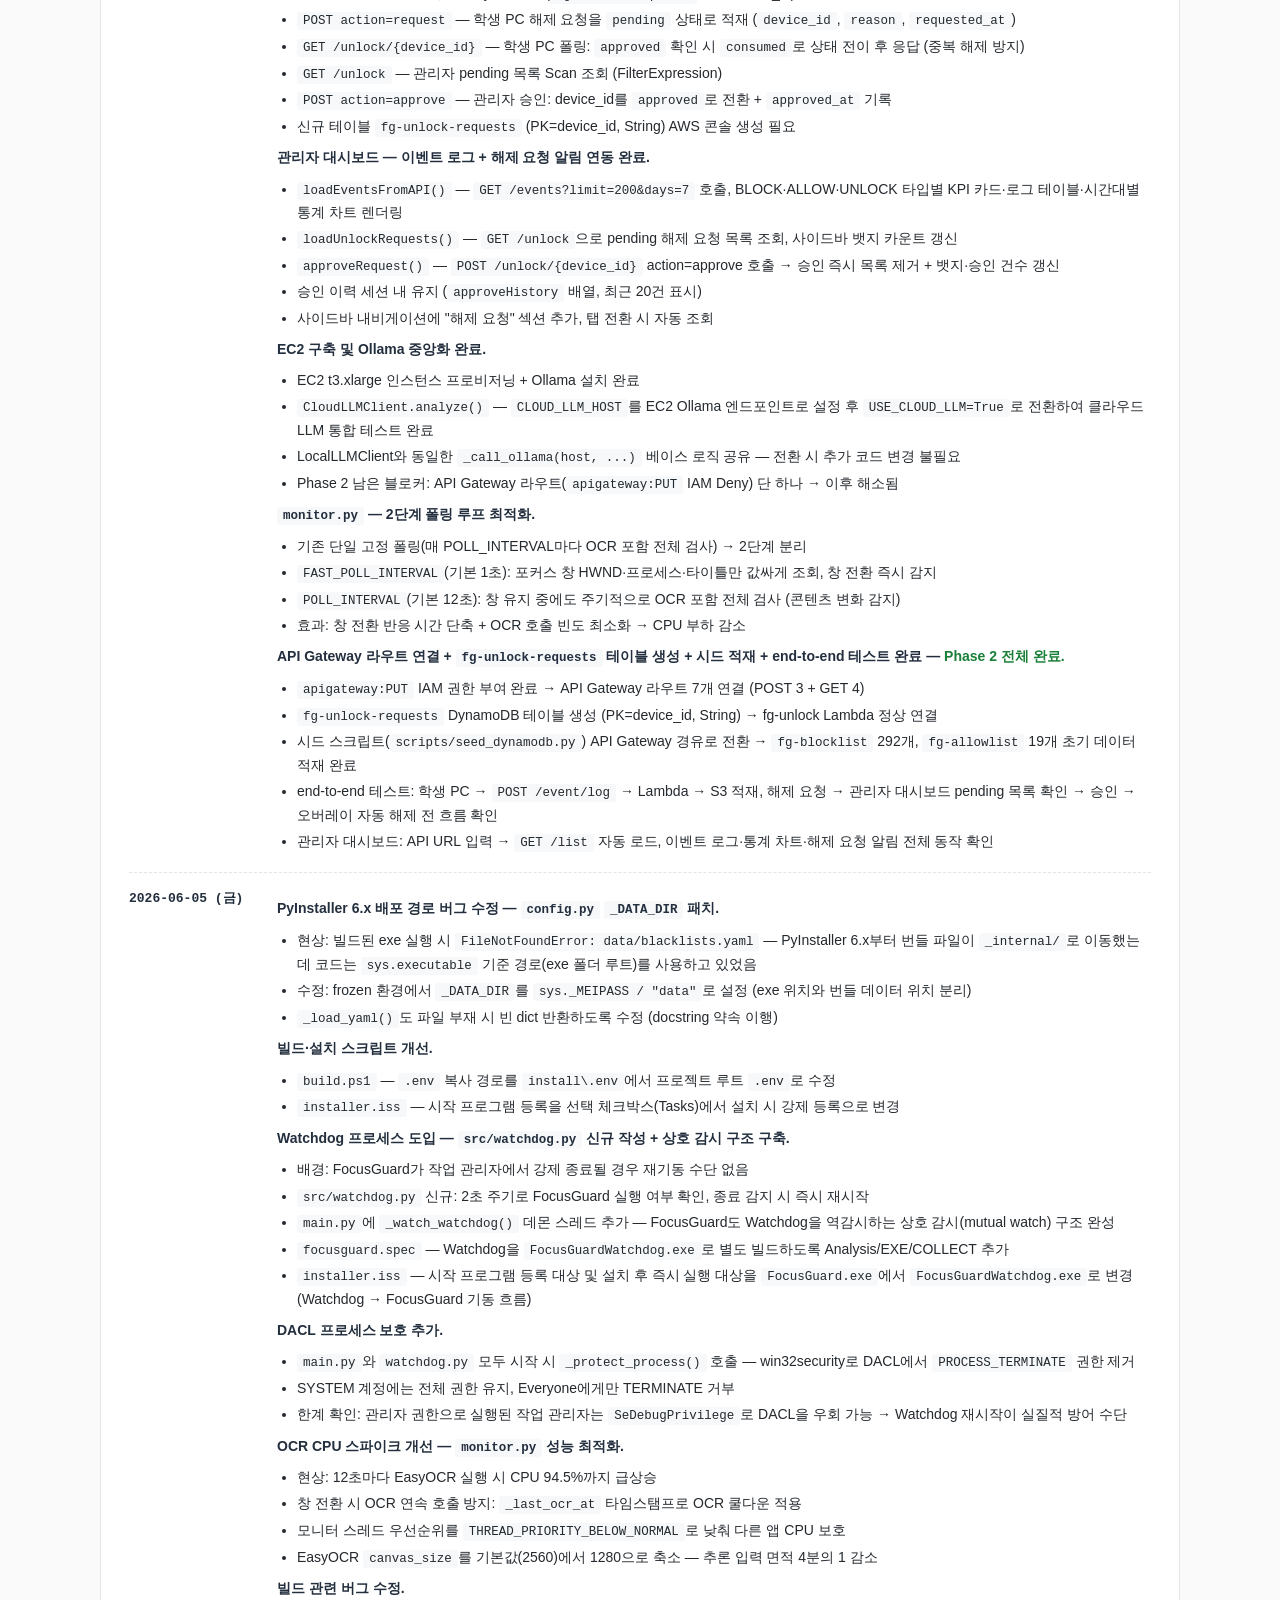
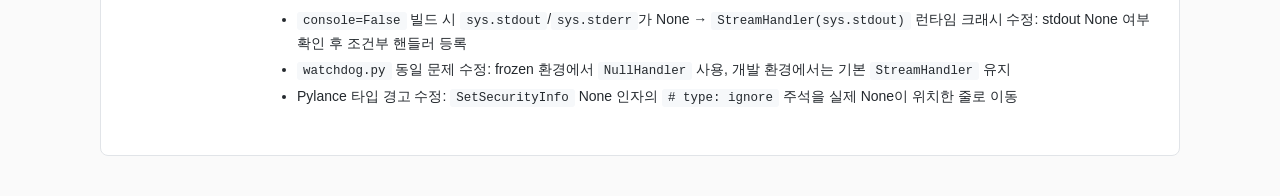
==== commit 64fa190d: "modified:   docs/index.html" ====
--- a/docs/index.html
+++ b/docs/index.html
@@ -892,12 +892,61 @@
     </div>
   </div>
 
+  <div class="log-entry">
+    <div class="log-date">2026-06-05 (금)</div>
+    <div class="log-body">
+      <p><strong>PyInstaller 6.x 배포 경로 버그 수정 — <code>config.py</code> <code>_DATA_DIR</code> 패치.</strong></p>
+      <ul>
+        <li>현상: 빌드된 exe 실행 시 <code>FileNotFoundError: data/blacklists.yaml</code> — PyInstaller 6.x부터 번들 파일이 <code>_internal/</code>로 이동했는데 코드는 <code>sys.executable</code> 기준 경로(exe 폴더 루트)를 사용하고 있었음</li>
+        <li>수정: frozen 환경에서 <code>_DATA_DIR</code>를 <code>sys._MEIPASS / "data"</code>로 설정 (exe 위치와 번들 데이터 위치 분리)</li>
+        <li><code>_load_yaml()</code>도 파일 부재 시 빈 dict 반환하도록 수정 (docstring 약속 이행)</li>
+      </ul>
+
+      <p><strong>빌드·설치 스크립트 개선.</strong></p>
+      <ul>
+        <li><code>build.ps1</code> — <code>.env</code> 복사 경로를 <code>install\.env</code>에서 프로젝트 루트 <code>.env</code>로 수정</li>
+        <li><code>installer.iss</code> — 시작 프로그램 등록을 선택 체크박스(Tasks)에서 설치 시 강제 등록으로 변경</li>
+      </ul>
+
+      <p><strong>Watchdog 프로세스 도입 — <code>src/watchdog.py</code> 신규 작성 + 상호 감시 구조 구축.</strong></p>
+      <ul>
+        <li>배경: FocusGuard가 작업 관리자에서 강제 종료될 경우 재기동 수단 없음</li>
+        <li><code>src/watchdog.py</code> 신규: 2초 주기로 FocusGuard 실행 여부 확인, 종료 감지 시 즉시 재시작</li>
+        <li><code>main.py</code>에 <code>_watch_watchdog()</code> 데몬 스레드 추가 — FocusGuard도 Watchdog을 역감시하는 상호 감시(mutual watch) 구조 완성</li>
+        <li><code>focusguard.spec</code> — Watchdog을 <code>FocusGuardWatchdog.exe</code>로 별도 빌드하도록 Analysis/EXE/COLLECT 추가</li>
+        <li><code>installer.iss</code> — 시작 프로그램 등록 대상 및 설치 후 즉시 실행 대상을 <code>FocusGuard.exe</code>에서 <code>FocusGuardWatchdog.exe</code>로 변경 (Watchdog → FocusGuard 기동 흐름)</li>
+      </ul>
+
+      <p><strong>DACL 프로세스 보호 추가.</strong></p>
+      <ul>
+        <li><code>main.py</code>와 <code>watchdog.py</code> 모두 시작 시 <code>_protect_process()</code> 호출 — win32security로 DACL에서 <code>PROCESS_TERMINATE</code> 권한 제거</li>
+        <li>SYSTEM 계정에는 전체 권한 유지, Everyone에게만 TERMINATE 거부</li>
+        <li>한계 확인: 관리자 권한으로 실행된 작업 관리자는 <code>SeDebugPrivilege</code>로 DACL을 우회 가능 → Watchdog 재시작이 실질적 방어 수단</li>
+      </ul>
+
+      <p><strong>OCR CPU 스파이크 개선 — <code>monitor.py</code> 성능 최적화.</strong></p>
+      <ul>
+        <li>현상: 12초마다 EasyOCR 실행 시 CPU 94.5%까지 급상승</li>
+        <li>창 전환 시 OCR 연속 호출 방지: <code>_last_ocr_at</code> 타임스탬프로 OCR 쿨다운 적용</li>
+        <li>모니터 스레드 우선순위를 <code>THREAD_PRIORITY_BELOW_NORMAL</code>로 낮춰 다른 앱 CPU 보호</li>
+        <li>EasyOCR <code>canvas_size</code>를 기본값(2560)에서 1280으로 축소 — 추론 입력 면적 4분의 1 감소</li>
+      </ul>
+
+      <p><strong>빌드 관련 버그 수정.</strong></p>
+      <ul>
+        <li><code>console=False</code> 빌드 시 <code>sys.stdout</code>/<code>sys.stderr</code>가 None → <code>StreamHandler(sys.stdout)</code> 런타임 크래시 수정: stdout None 여부 확인 후 조건부 핸들러 등록</li>
+        <li><code>watchdog.py</code> 동일 문제 수정: frozen 환경에서 <code>NullHandler</code> 사용, 개발 환경에서는 기본 <code>StreamHandler</code> 유지</li>
+        <li>Pylance 타입 경고 수정: <code>SetSecurityInfo</code> None 인자의 <code># type: ignore</code> 주석을 실제 None이 위치한 줄로 이동</li>
+      </ul>
+    </div>
+  </div>
+
   <!-- 새 날짜 작업: 위 패턴으로 새 .log-entry 블록 추가. 같은 날짜 추가 작업은 그 날 블록 안에 <p><strong>...</strong></p> + <ul> 쌍을 덧붙이세요. -->
 
 </details>
 
 <footer>
-  FocusGuard 프로젝트 진행 현황 리포트 · 마지막 업데이트 2026-05-29 · CapstoneDesign
+  FocusGuard 프로젝트 진행 현황 리포트 · 마지막 업데이트 2026-06-05 · CapstoneDesign
 </footer>
 
 </div>
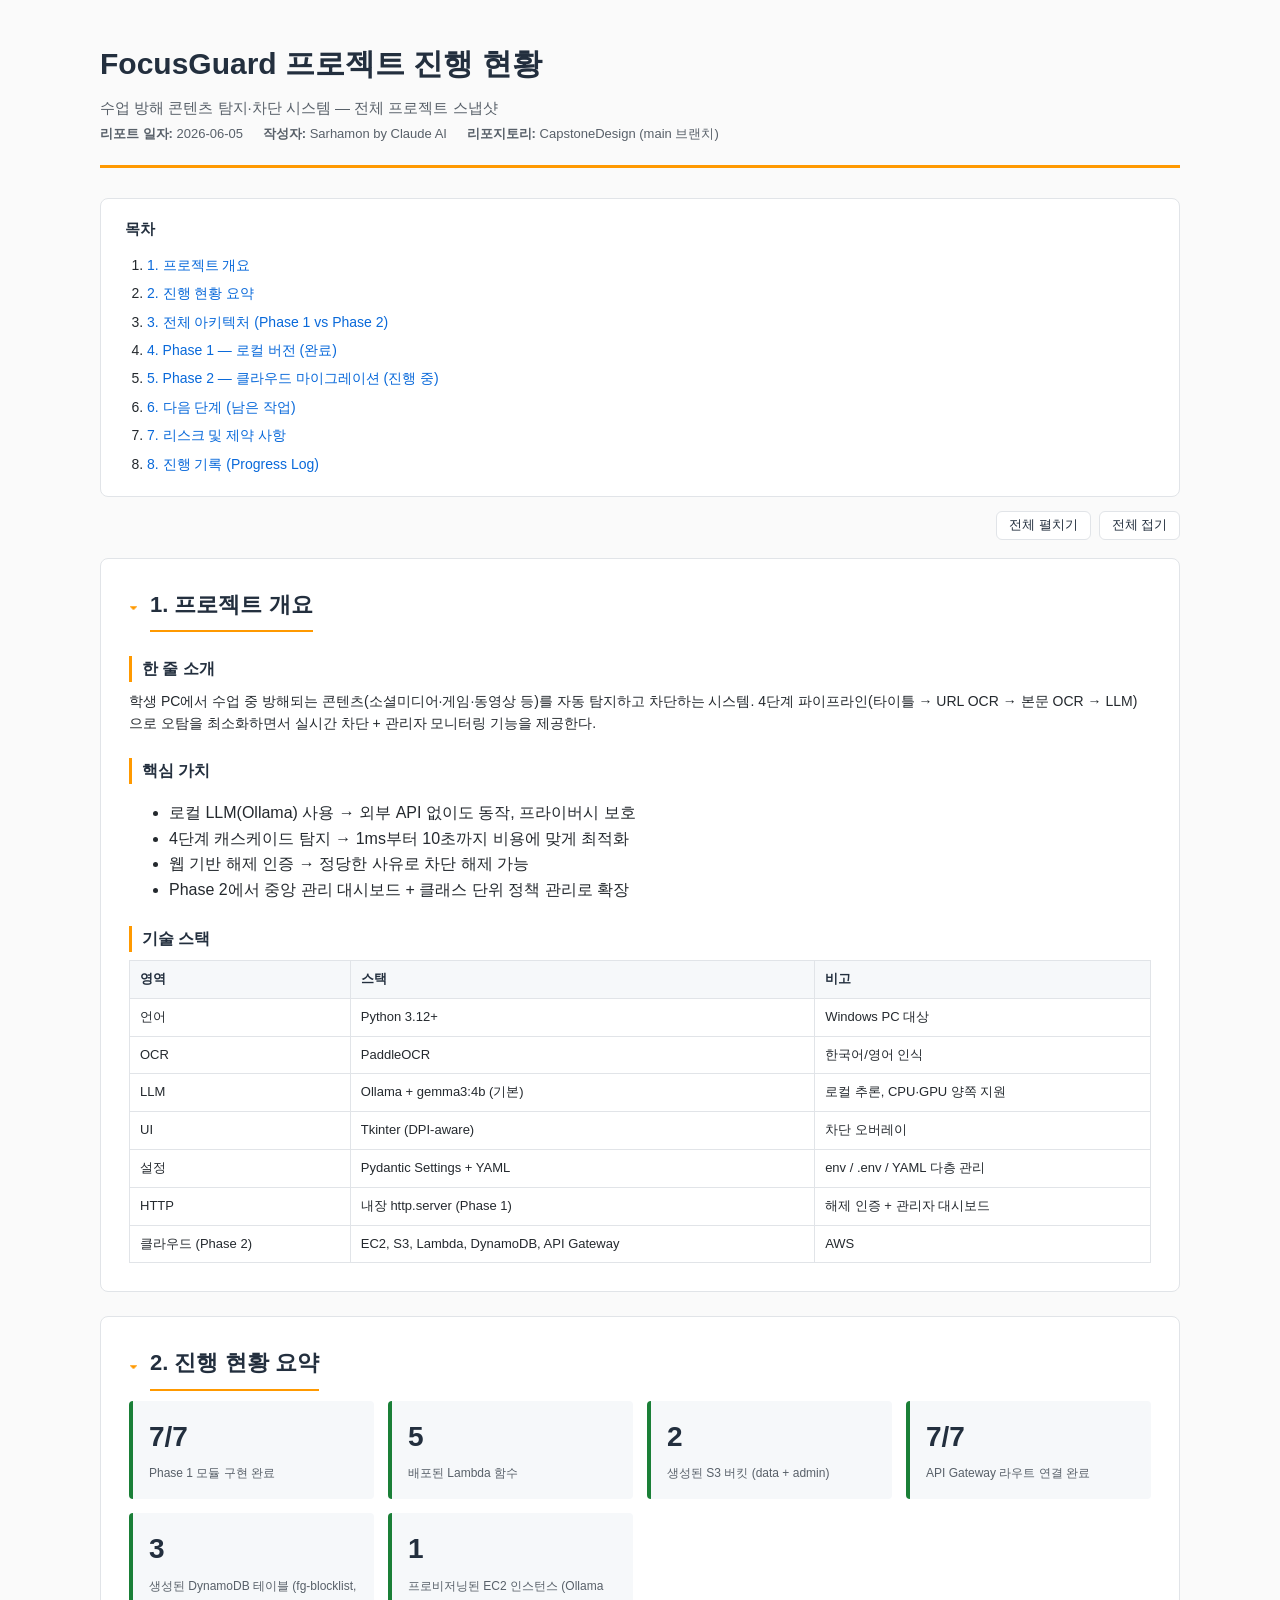
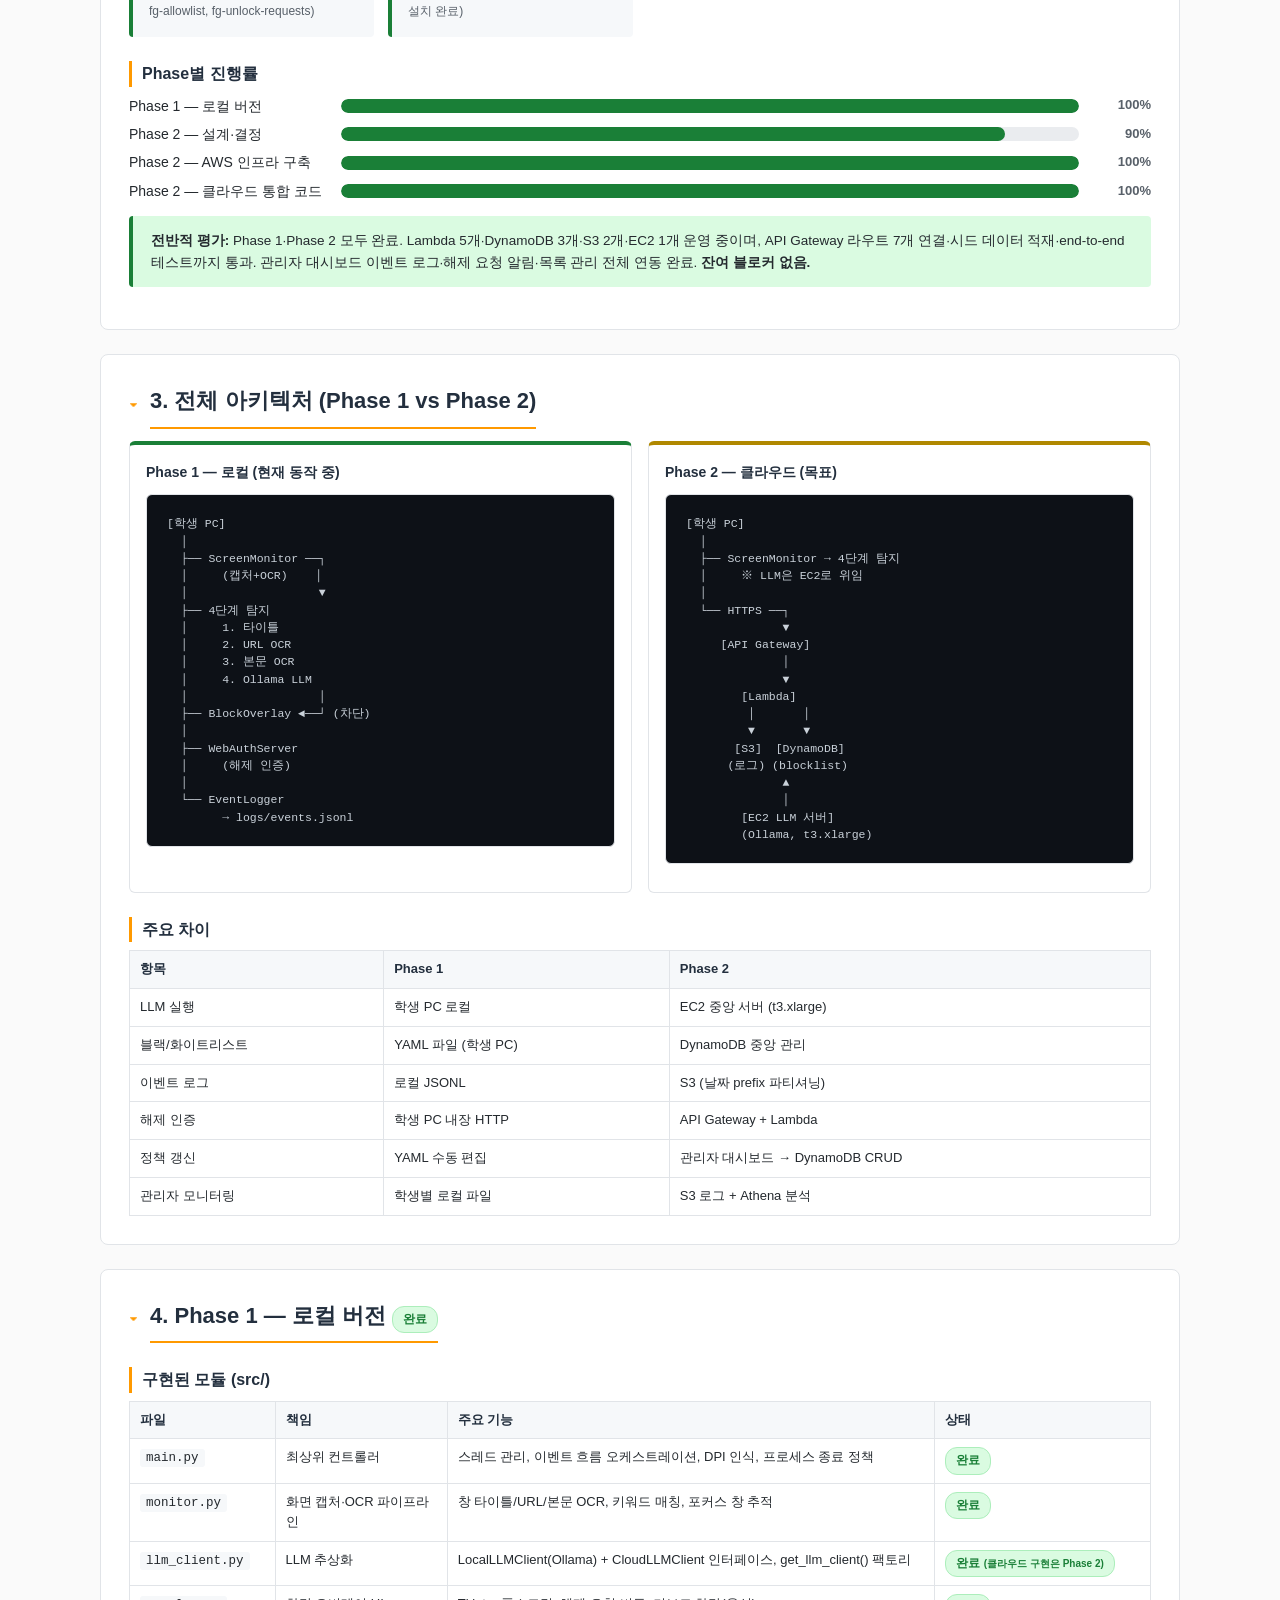
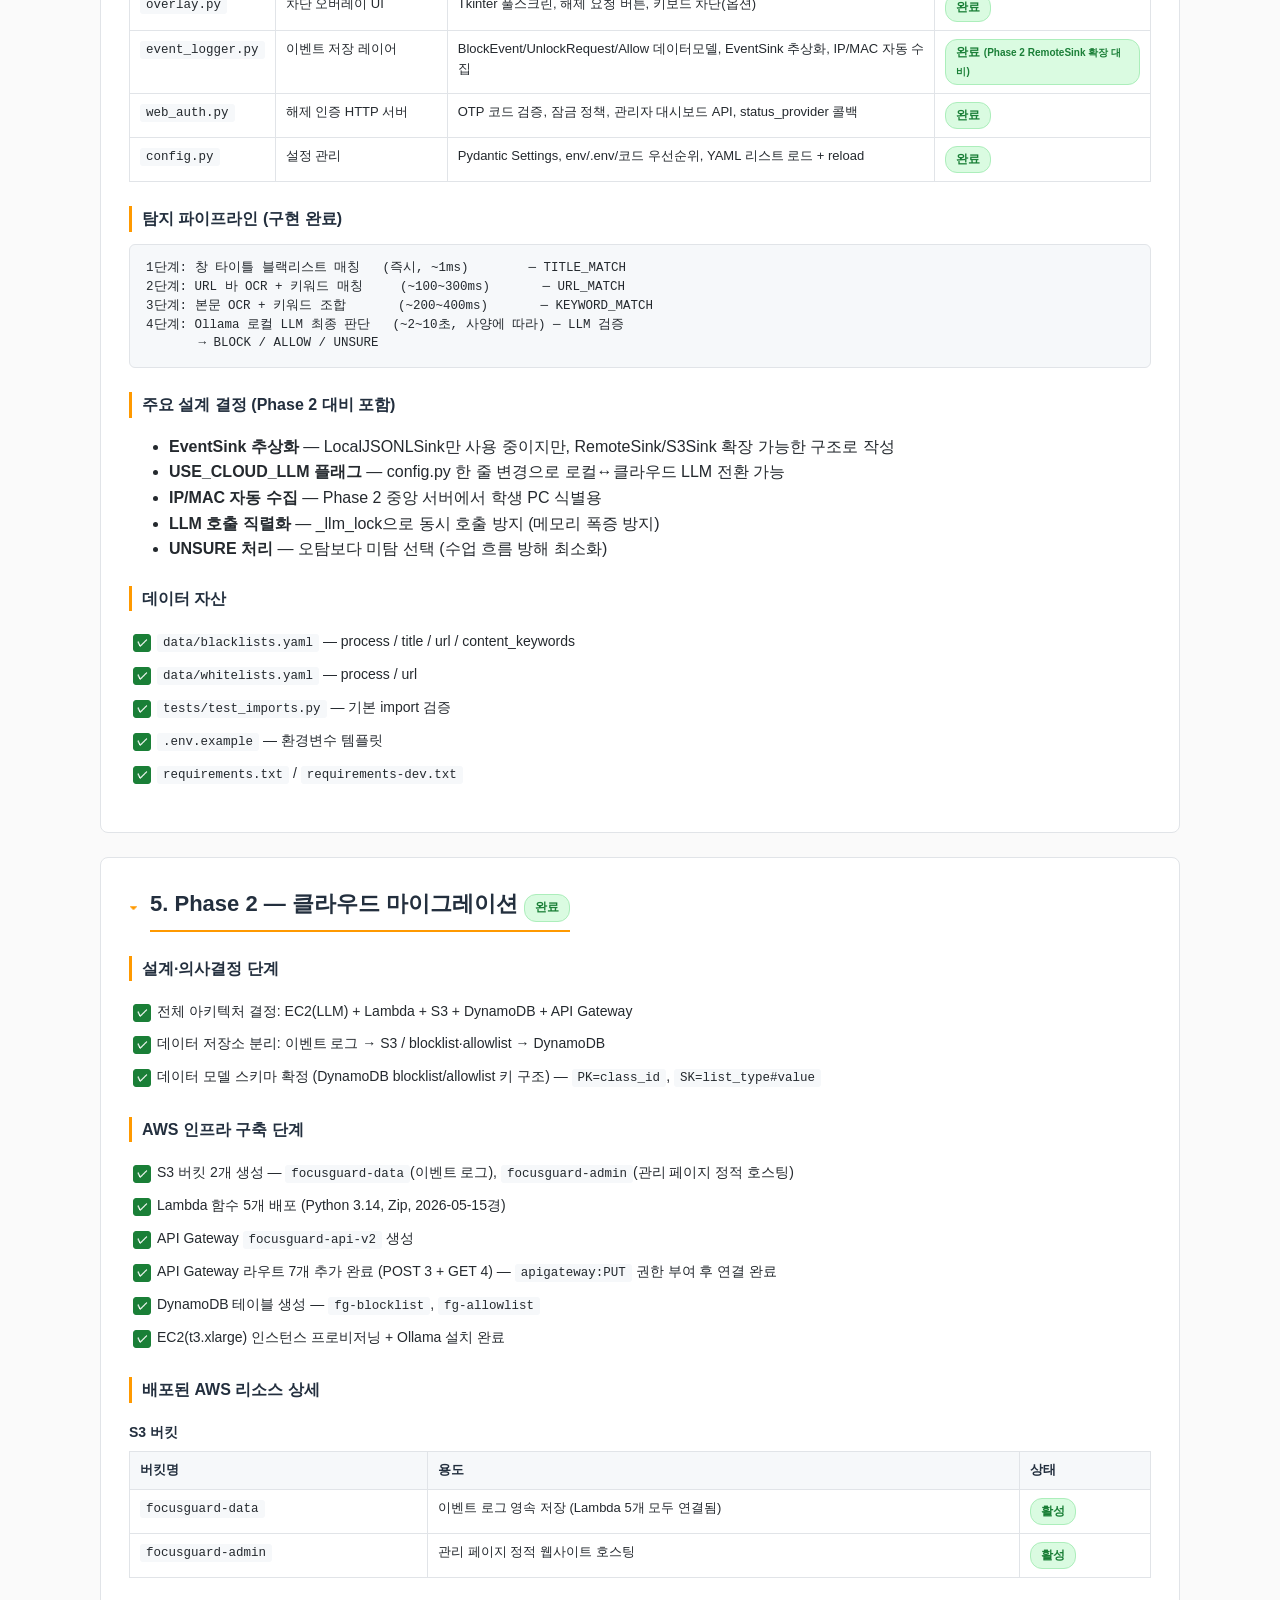
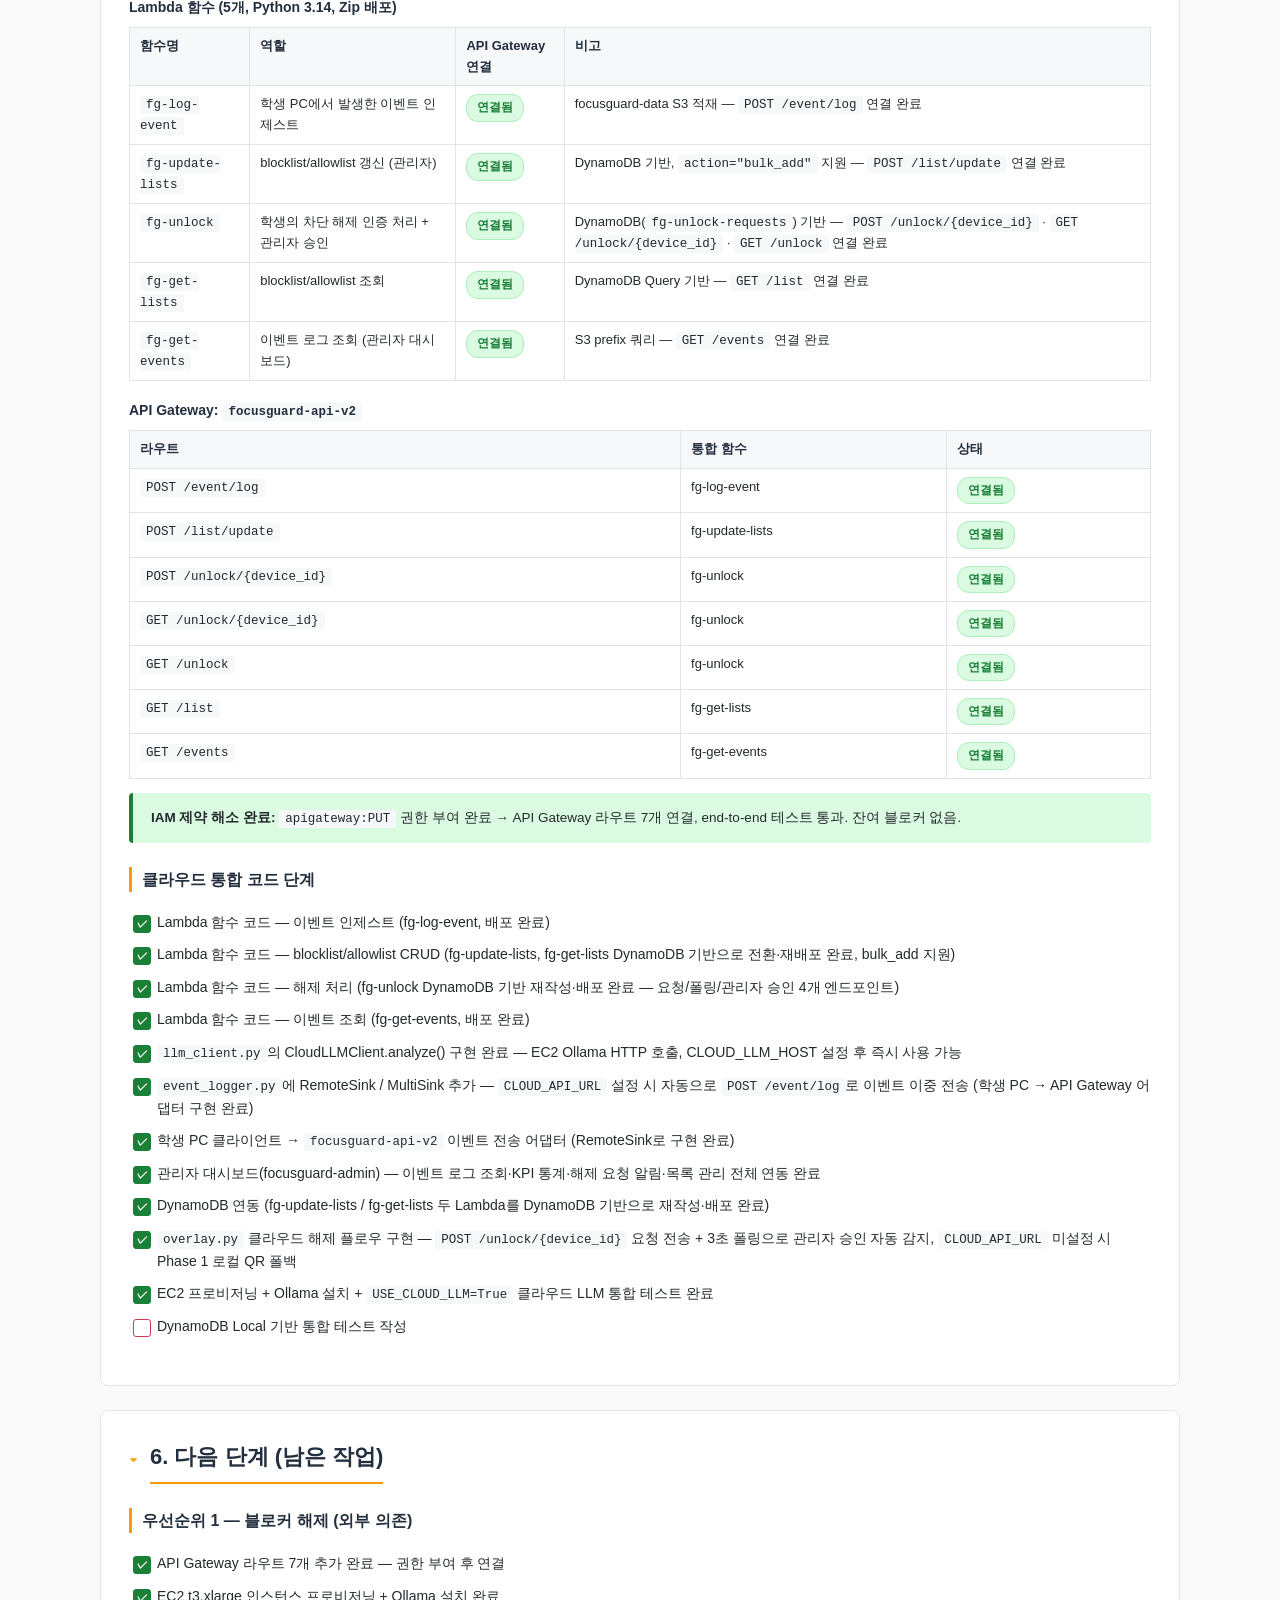
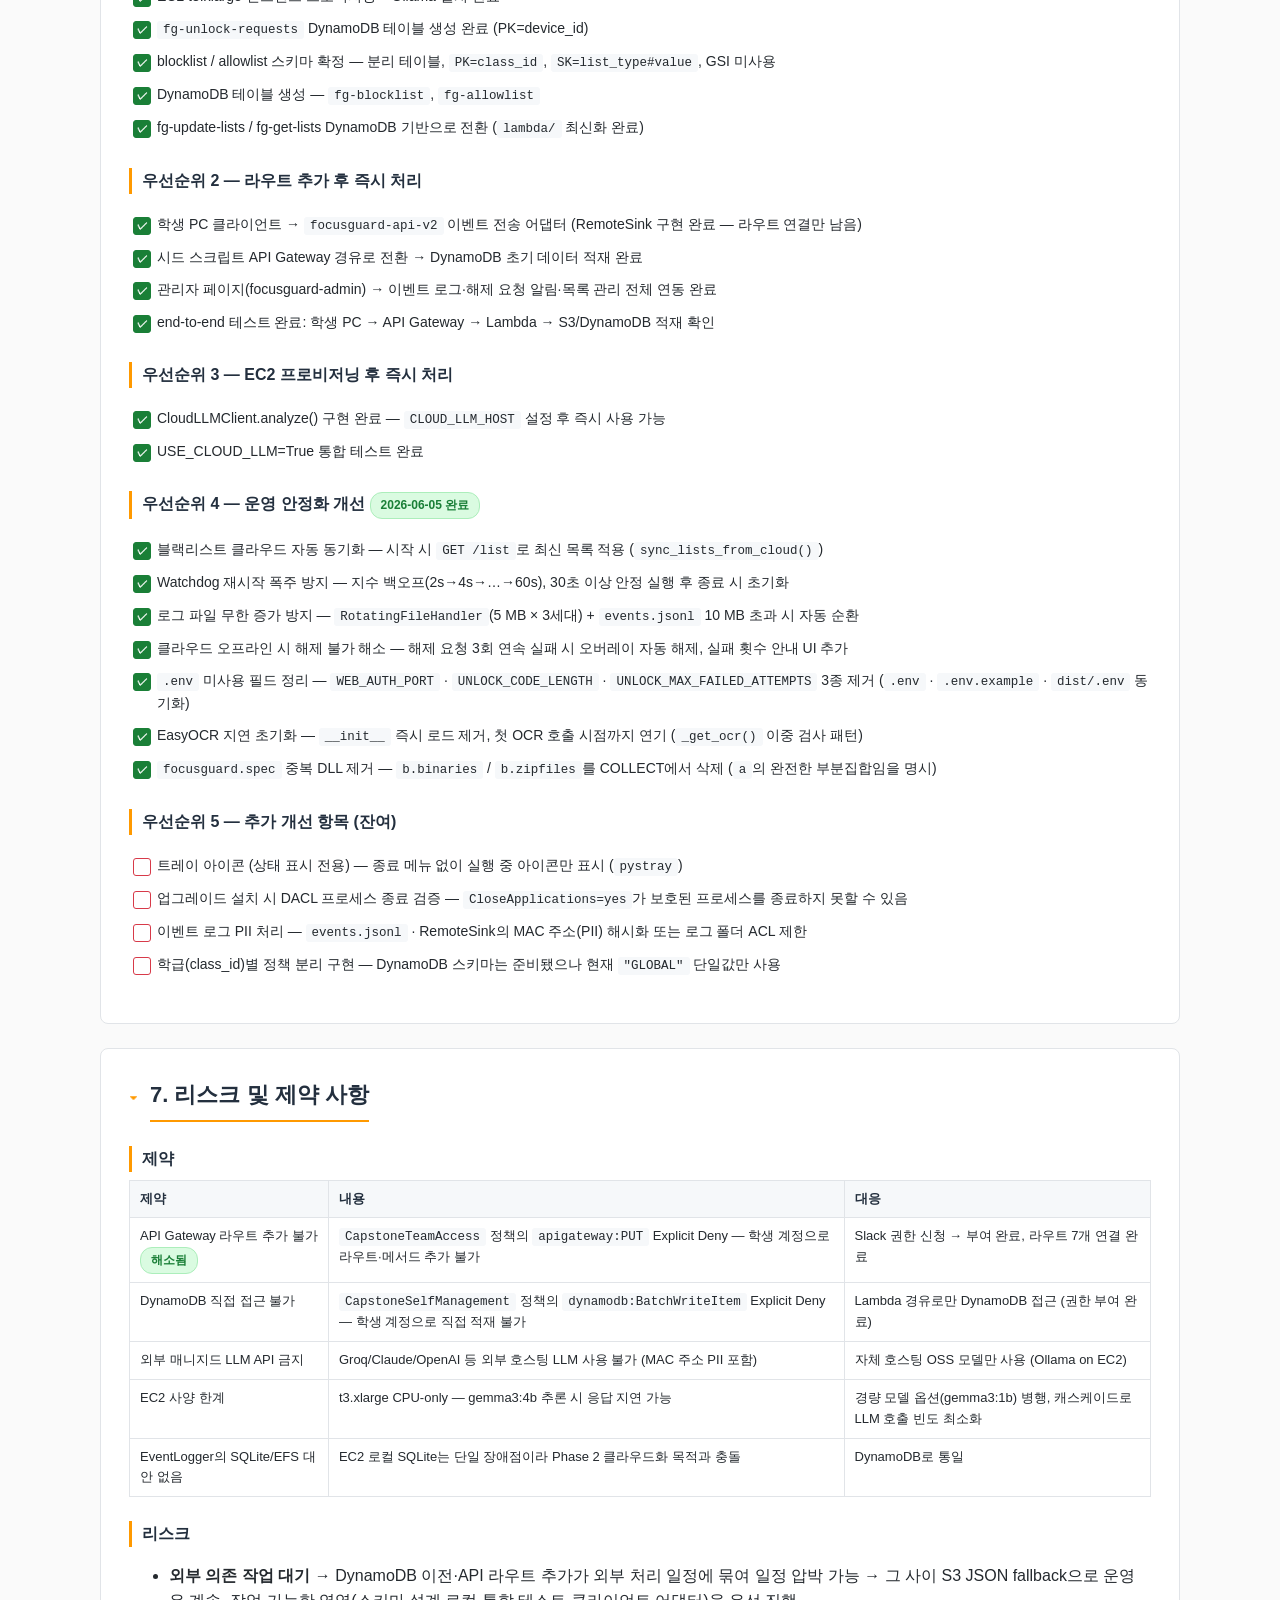
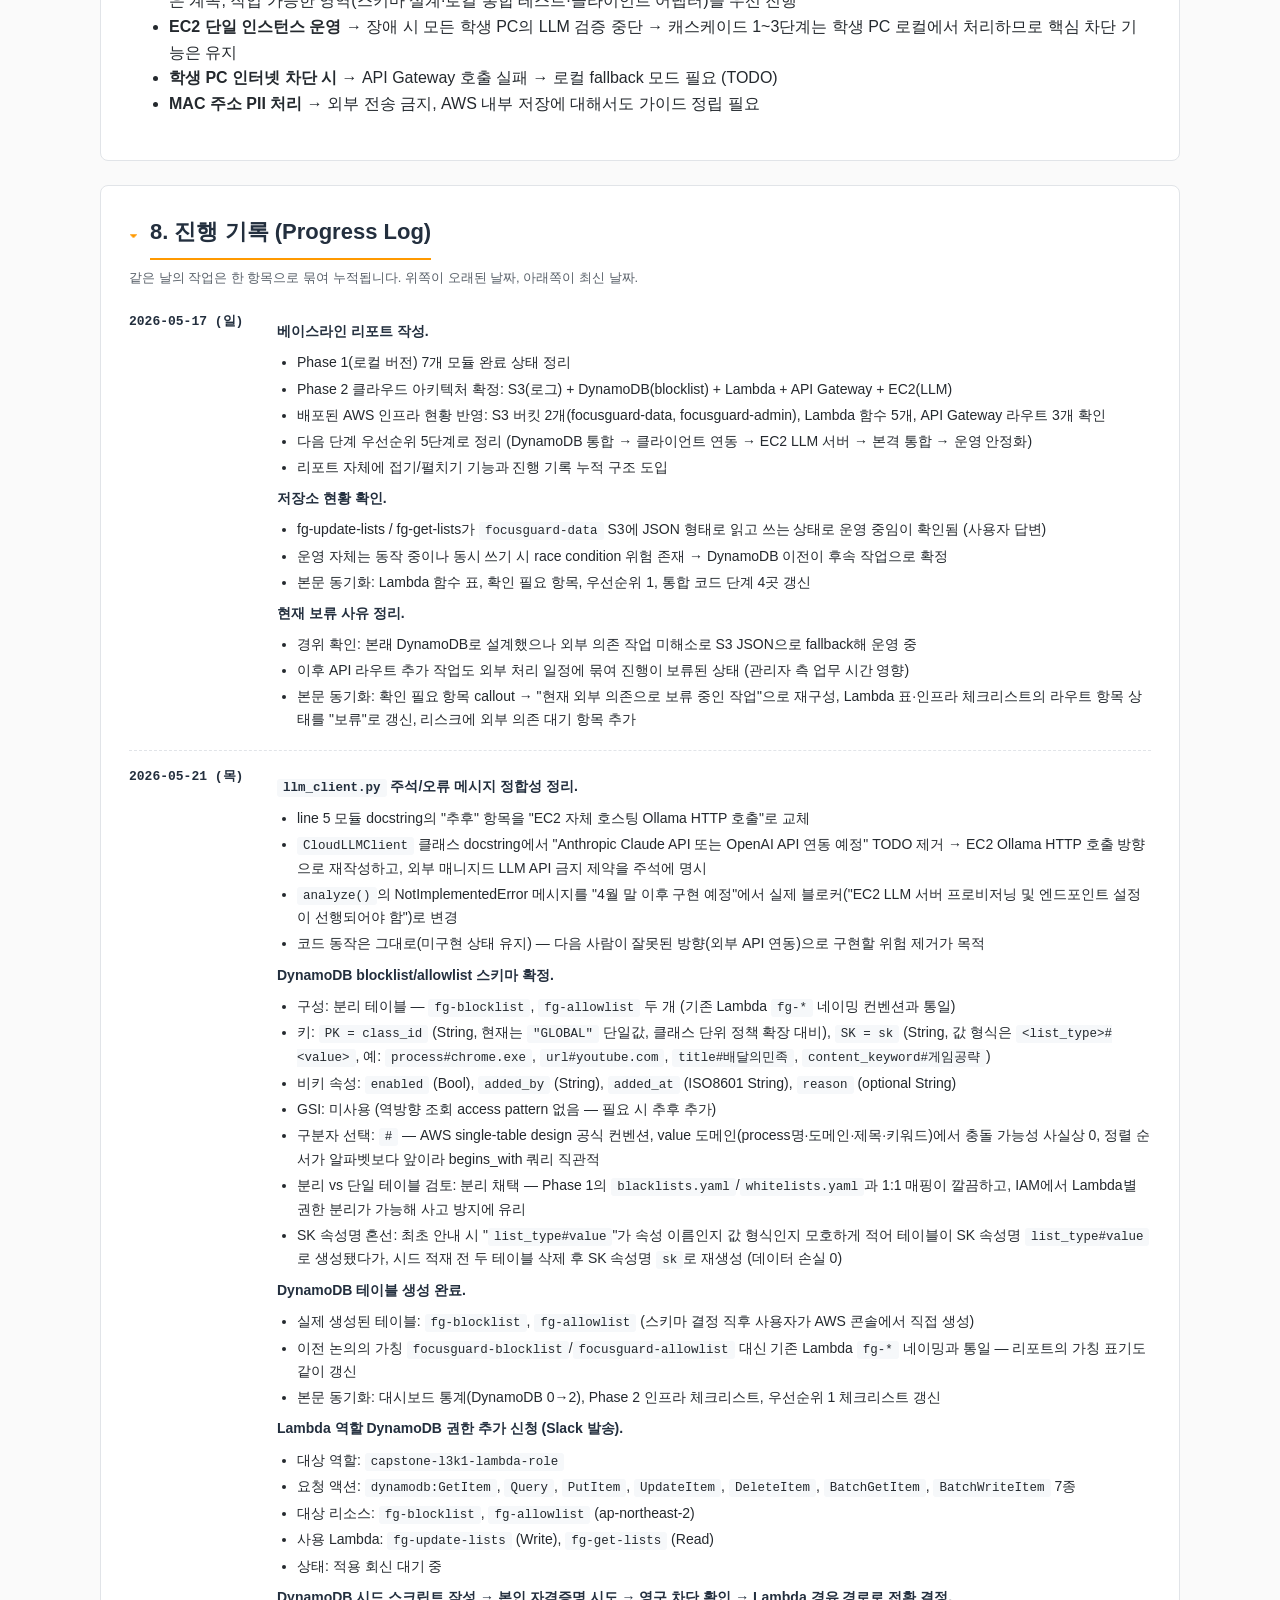
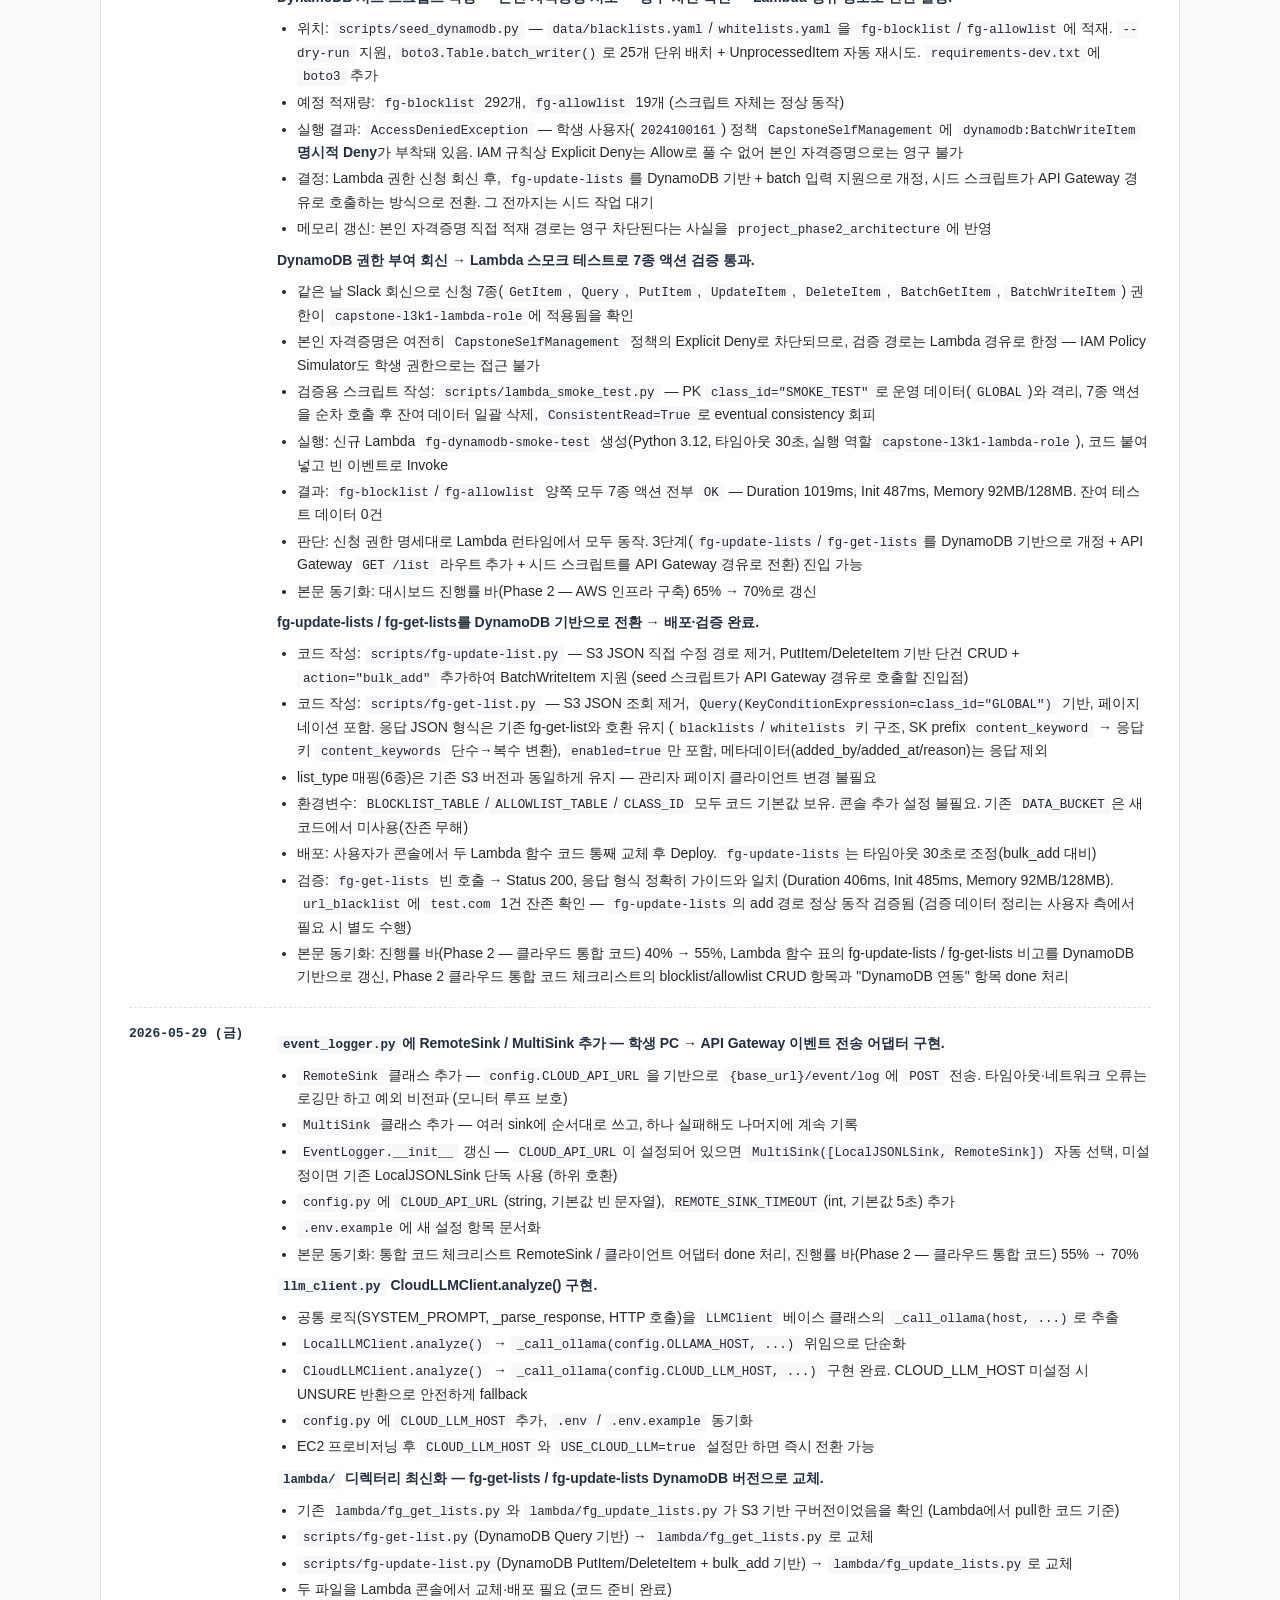
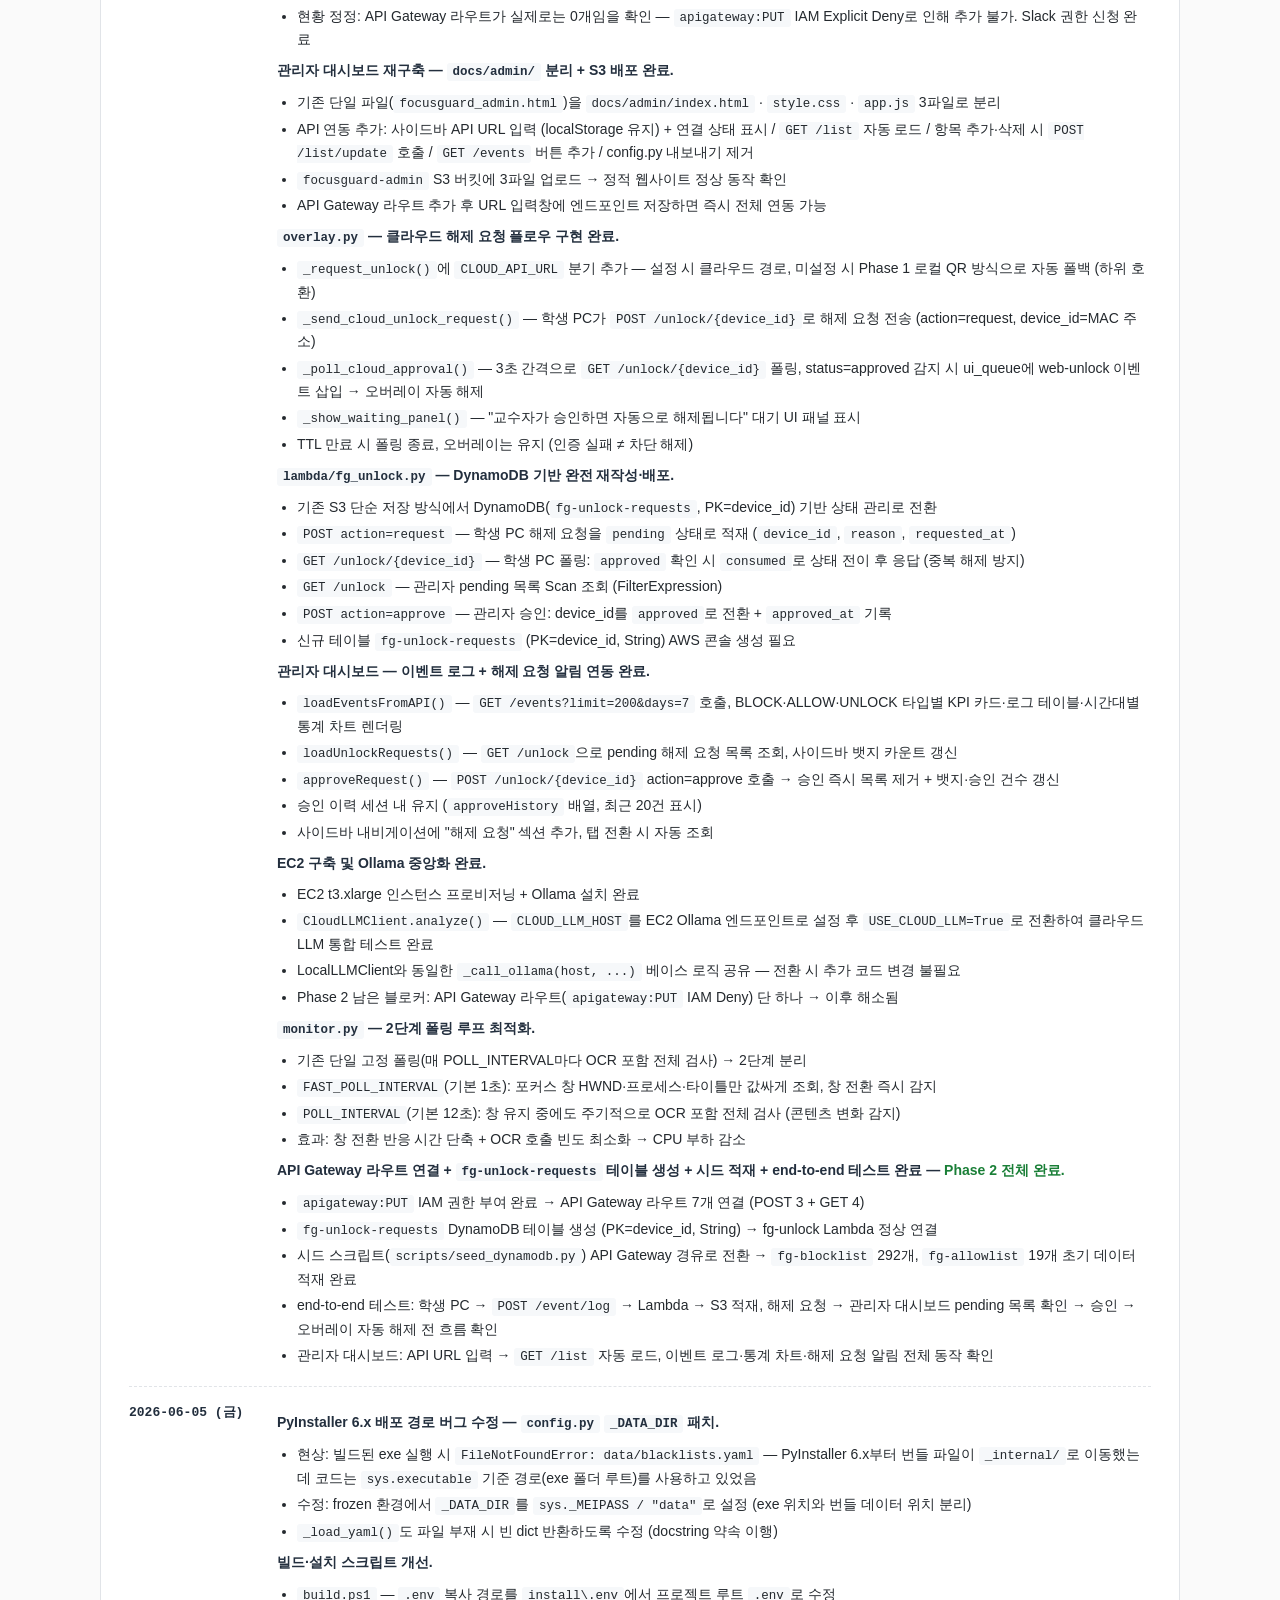
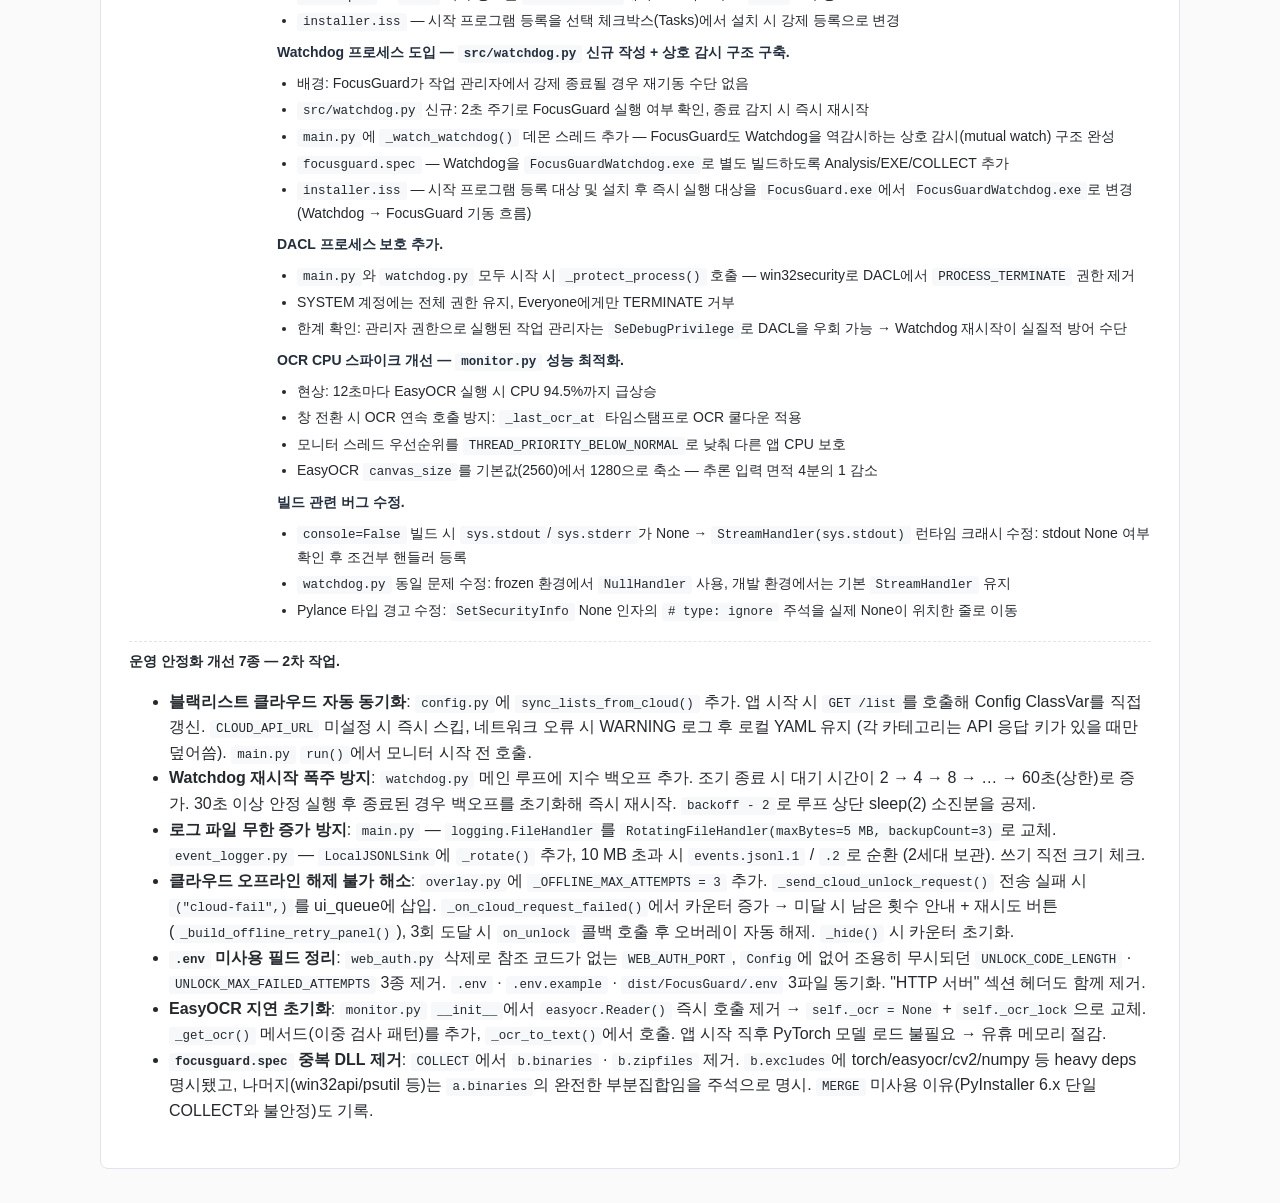
==== commit de1b442a: "modified:   .env.example 	modified:   docs/index.html 	modified:   install/focusguard.spec 	modified" ====
--- a/docs/index.html
+++ b/docs/index.html
@@ -2,7 +2,7 @@
 <html lang="ko">
 <head>
 <meta charset="UTF-8">
-<title>FocusGuard 프로젝트 진행 현황 - 2026-05-29</title>
+<title>FocusGuard 프로젝트 진행 현황 - 2026-06-05</title>
 <style>
   :root {
     --primary: #232f3e;
@@ -246,7 +246,7 @@
   <h1>FocusGuard 프로젝트 진행 현황</h1>
   <div class="subtitle">수업 방해 콘텐츠 탐지·차단 시스템 — 전체 프로젝트 스냅샷</div>
   <div class="meta">
-    <span><strong>리포트 일자:</strong> 2026-05-29</span>
+    <span><strong>리포트 일자:</strong> 2026-06-05</span>
     <span><strong>작성자:</strong> Sarhamon by Claude AI</span>
     <span><strong>리포지토리:</strong> CapstoneDesign (main 브랜치)</span>
   </div>
@@ -645,6 +645,25 @@
     <li class="done">USE_CLOUD_LLM=True 통합 테스트 완료</li>
   </ul>
 
+  <h3>우선순위 4 — 운영 안정화 개선 <span class="badge badge-done">2026-06-05 완료</span></h3>
+  <ul class="checklist">
+    <li class="done">블랙리스트 클라우드 자동 동기화 — 시작 시 <code>GET /list</code>로 최신 목록 적용 (<code>sync_lists_from_cloud()</code>)</li>
+    <li class="done">Watchdog 재시작 폭주 방지 — 지수 백오프(2s→4s→…→60s), 30초 이상 안정 실행 후 종료 시 초기화</li>
+    <li class="done">로그 파일 무한 증가 방지 — <code>RotatingFileHandler</code>(5 MB × 3세대) + <code>events.jsonl</code> 10 MB 초과 시 자동 순환</li>
+    <li class="done">클라우드 오프라인 시 해제 불가 해소 — 해제 요청 3회 연속 실패 시 오버레이 자동 해제, 실패 횟수 안내 UI 추가</li>
+    <li class="done"><code>.env</code> 미사용 필드 정리 — <code>WEB_AUTH_PORT</code> · <code>UNLOCK_CODE_LENGTH</code> · <code>UNLOCK_MAX_FAILED_ATTEMPTS</code> 3종 제거 (<code>.env</code> · <code>.env.example</code> · <code>dist/.env</code> 동기화)</li>
+    <li class="done">EasyOCR 지연 초기화 — <code>__init__</code> 즉시 로드 제거, 첫 OCR 호출 시점까지 연기 (<code>_get_ocr()</code> 이중 검사 패턴)</li>
+    <li class="done"><code>focusguard.spec</code> 중복 DLL 제거 — <code>b.binaries</code> / <code>b.zipfiles</code>를 COLLECT에서 삭제 (<code>a</code>의 완전한 부분집합임을 명시)</li>
+  </ul>
+
+  <h3>우선순위 5 — 추가 개선 항목 (잔여)</h3>
+  <ul class="checklist">
+    <li class="pending">트레이 아이콘 (상태 표시 전용) — 종료 메뉴 없이 실행 중 아이콘만 표시 (<code>pystray</code>)</li>
+    <li class="pending">업그레이드 설치 시 DACL 프로세스 종료 검증 — <code>CloseApplications=yes</code>가 보호된 프로세스를 종료하지 못할 수 있음</li>
+    <li class="pending">이벤트 로그 PII 처리 — <code>events.jsonl</code> · RemoteSink의 MAC 주소(PII) 해시화 또는 로그 폴더 ACL 제한</li>
+    <li class="pending">학급(class_id)별 정책 분리 구현 — DynamoDB 스키마는 준비됐으나 현재 <code>"GLOBAL"</code> 단일값만 사용</li>
+  </ul>
+
 </details>
 
 <!-- ============== 7. 리스크 및 제약 사항 ============== -->
@@ -941,6 +960,17 @@
     </div>
   </div>
 
+      <p><strong>운영 안정화 개선 7종 — 2차 작업.</strong></p>
+      <ul>
+        <li><strong>블랙리스트 클라우드 자동 동기화</strong>: <code>config.py</code>에 <code>sync_lists_from_cloud()</code> 추가. 앱 시작 시 <code>GET /list</code>를 호출해 Config ClassVar를 직접 갱신. <code>CLOUD_API_URL</code> 미설정 시 즉시 스킵, 네트워크 오류 시 WARNING 로그 후 로컬 YAML 유지 (각 카테고리는 API 응답 키가 있을 때만 덮어씀). <code>main.py</code> <code>run()</code>에서 모니터 시작 전 호출.</li>
+        <li><strong>Watchdog 재시작 폭주 방지</strong>: <code>watchdog.py</code> 메인 루프에 지수 백오프 추가. 조기 종료 시 대기 시간이 2 → 4 → 8 → … → 60초(상한)로 증가. 30초 이상 안정 실행 후 종료된 경우 백오프를 초기화해 즉시 재시작. <code>backoff - 2</code>로 루프 상단 sleep(2) 소진분을 공제.</li>
+        <li><strong>로그 파일 무한 증가 방지</strong>: <code>main.py</code> — <code>logging.FileHandler</code>를 <code>RotatingFileHandler(maxBytes=5 MB, backupCount=3)</code>로 교체. <code>event_logger.py</code> — <code>LocalJSONLSink</code>에 <code>_rotate()</code> 추가, 10 MB 초과 시 <code>events.jsonl.1</code> / <code>.2</code>로 순환 (2세대 보관). 쓰기 직전 크기 체크.</li>
+        <li><strong>클라우드 오프라인 해제 불가 해소</strong>: <code>overlay.py</code>에 <code>_OFFLINE_MAX_ATTEMPTS = 3</code> 추가. <code>_send_cloud_unlock_request()</code> 전송 실패 시 <code>("cloud-fail",)</code>를 ui_queue에 삽입. <code>_on_cloud_request_failed()</code>에서 카운터 증가 → 미달 시 남은 횟수 안내 + 재시도 버튼(<code>_build_offline_retry_panel()</code>), 3회 도달 시 <code>on_unlock</code> 콜백 호출 후 오버레이 자동 해제. <code>_hide()</code> 시 카운터 초기화.</li>
+        <li><strong><code>.env</code> 미사용 필드 정리</strong>: <code>web_auth.py</code> 삭제로 참조 코드가 없는 <code>WEB_AUTH_PORT</code>, <code>Config</code>에 없어 조용히 무시되던 <code>UNLOCK_CODE_LENGTH</code> · <code>UNLOCK_MAX_FAILED_ATTEMPTS</code> 3종 제거. <code>.env</code> · <code>.env.example</code> · <code>dist/FocusGuard/.env</code> 3파일 동기화. "HTTP 서버" 섹션 헤더도 함께 제거.</li>
+        <li><strong>EasyOCR 지연 초기화</strong>: <code>monitor.py</code> <code>__init__</code>에서 <code>easyocr.Reader()</code> 즉시 호출 제거 → <code>self._ocr = None</code> + <code>self._ocr_lock</code>으로 교체. <code>_get_ocr()</code> 메서드(이중 검사 패턴)를 추가, <code>_ocr_to_text()</code>에서 호출. 앱 시작 직후 PyTorch 모델 로드 불필요 → 유휴 메모리 절감.</li>
+        <li><strong><code>focusguard.spec</code> 중복 DLL 제거</strong>: <code>COLLECT</code>에서 <code>b.binaries</code> · <code>b.zipfiles</code> 제거. <code>b.excludes</code>에 torch/easyocr/cv2/numpy 등 heavy deps 명시됐고, 나머지(win32api/psutil 등)는 <code>a.binaries</code>의 완전한 부분집합임을 주석으로 명시. <code>MERGE</code> 미사용 이유(PyInstaller 6.x 단일 COLLECT와 불안정)도 기록.</li>
+      </ul>
+
   <!-- 새 날짜 작업: 위 패턴으로 새 .log-entry 블록 추가. 같은 날짜 추가 작업은 그 날 블록 안에 <p><strong>...</strong></p> + <ul> 쌍을 덧붙이세요. -->
 
 </details>
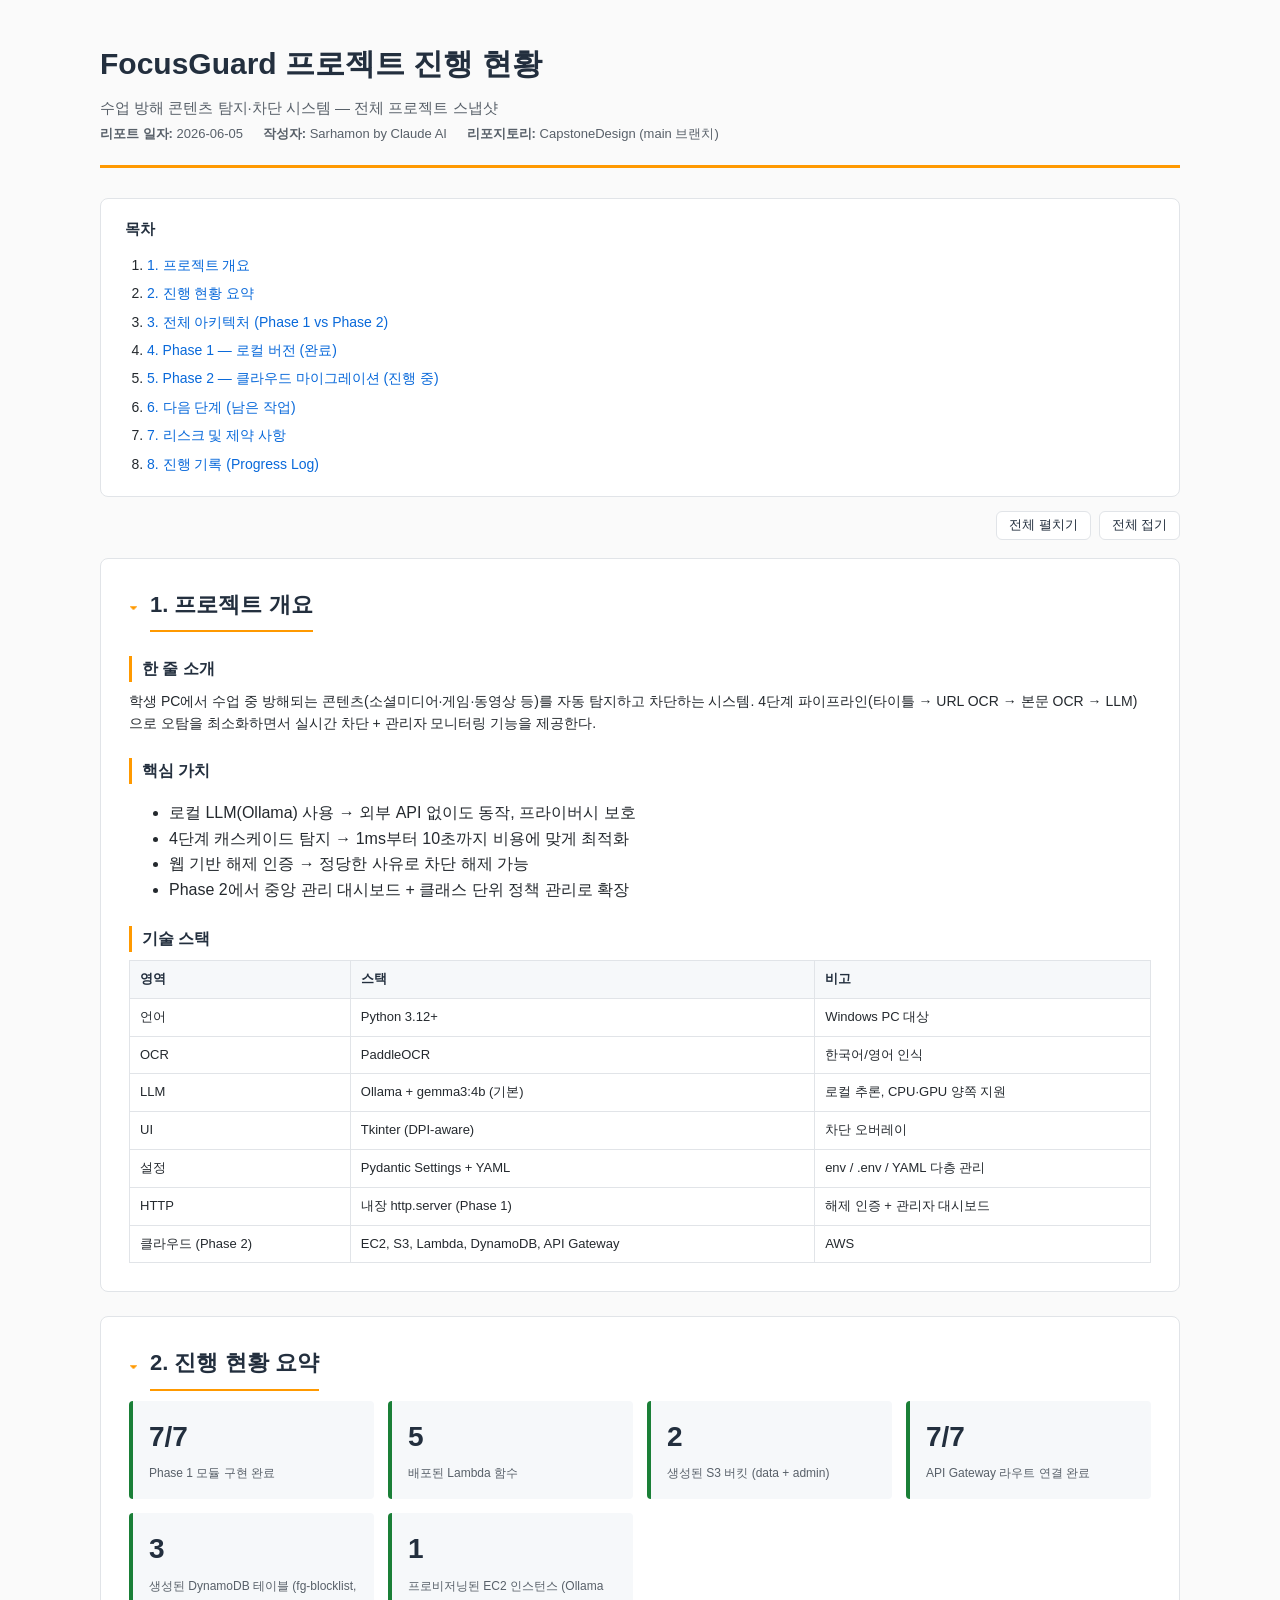
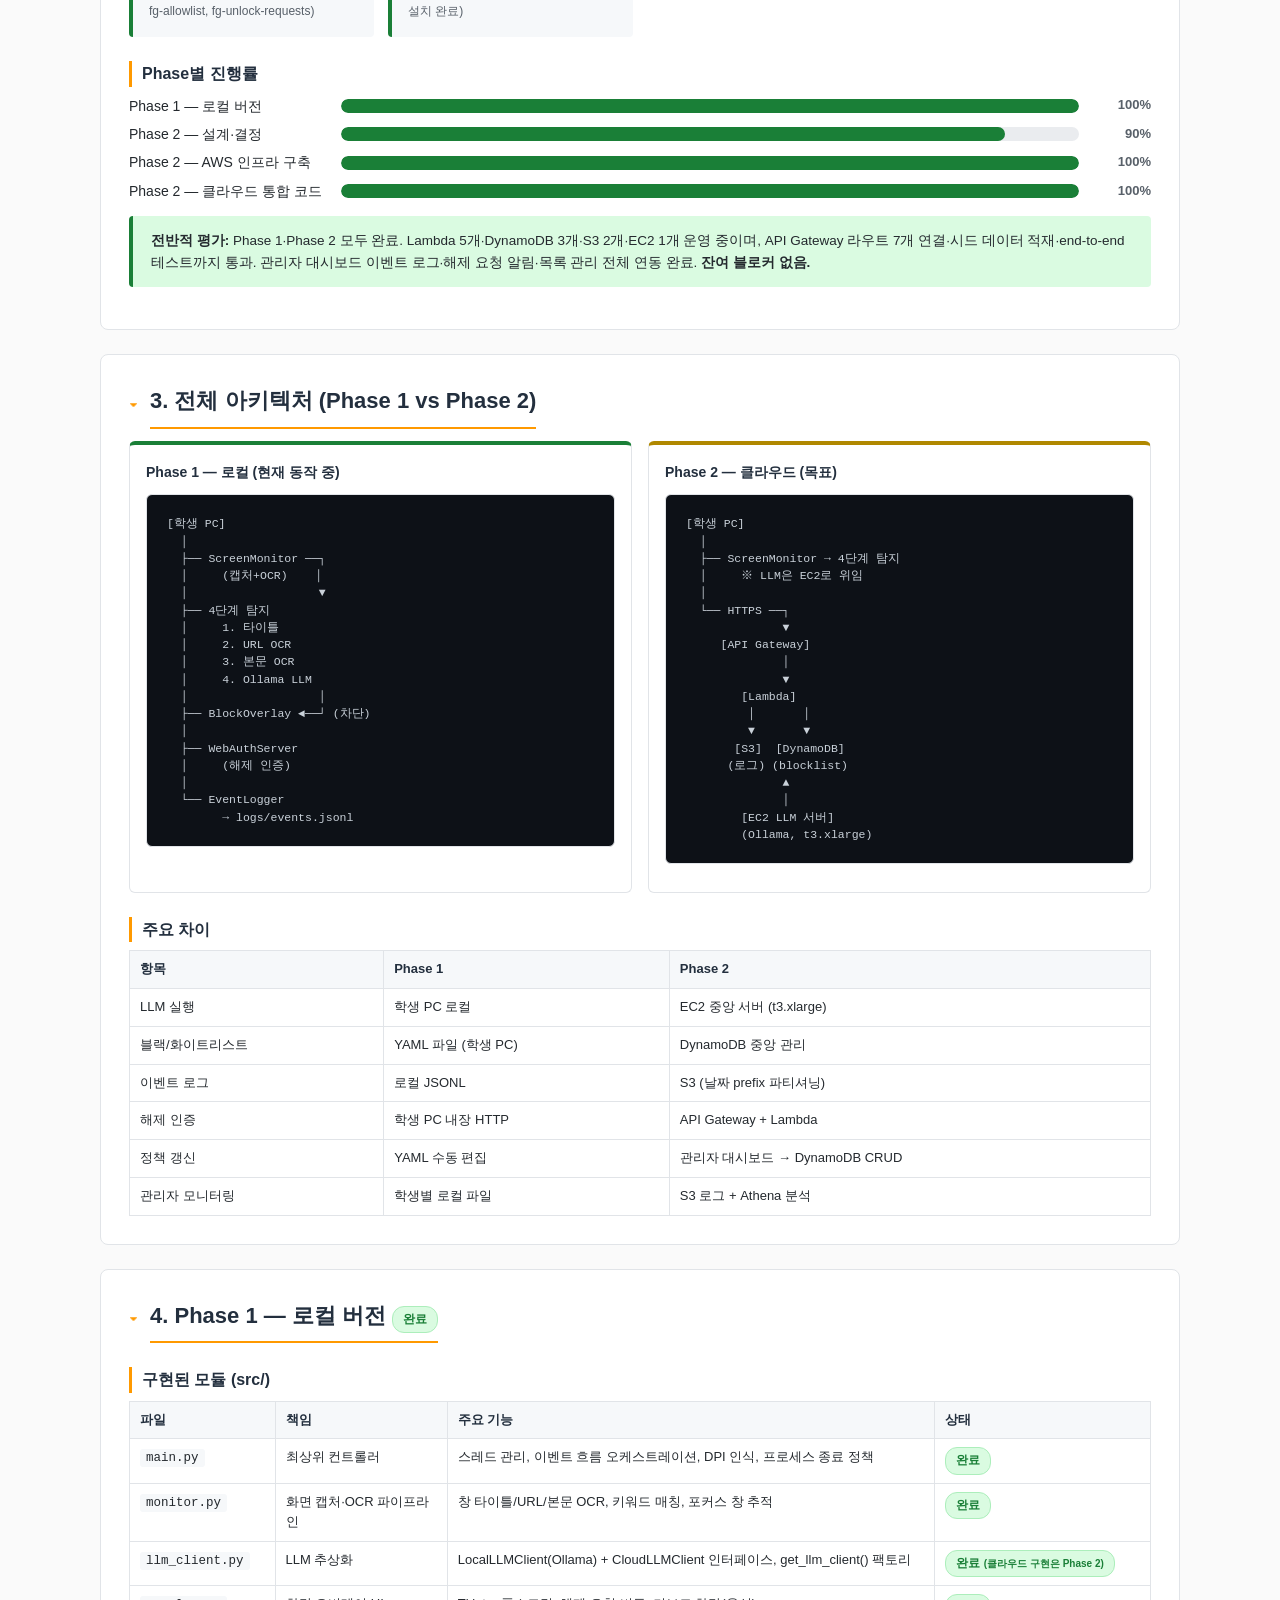
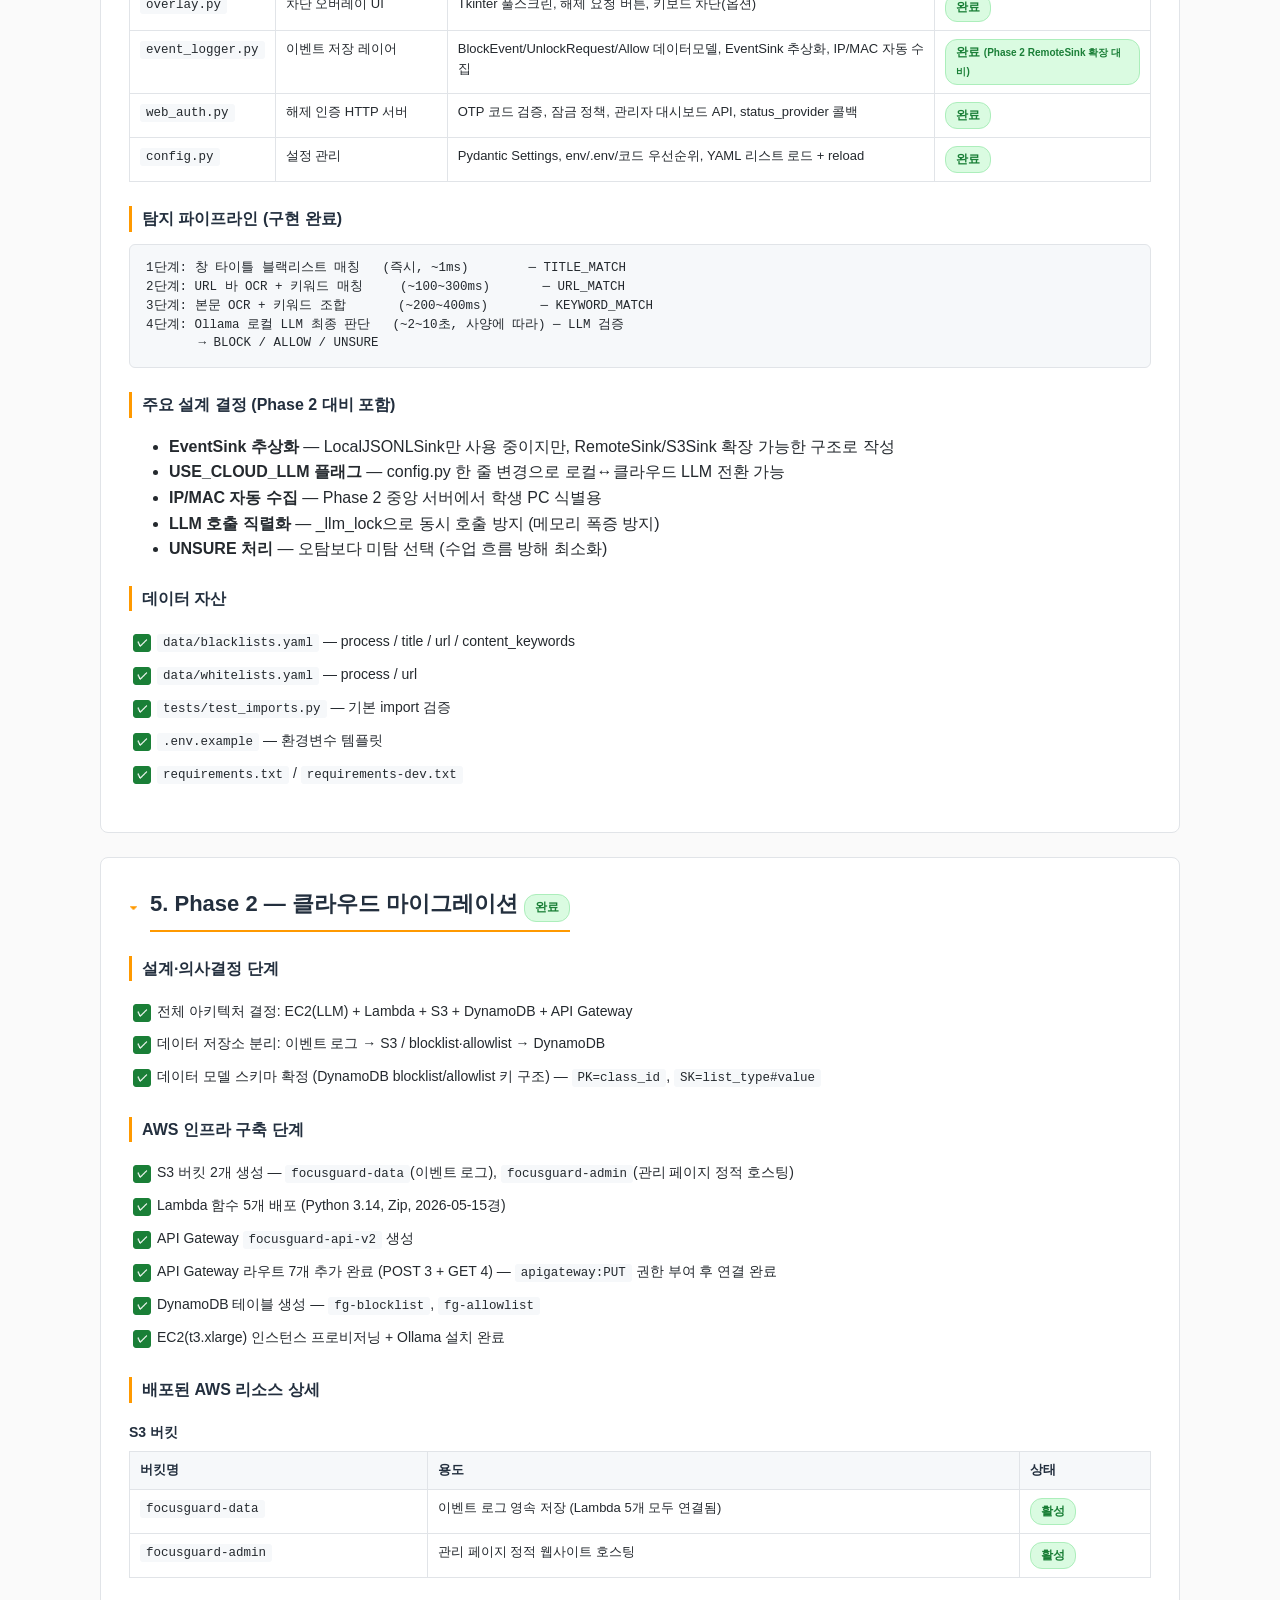
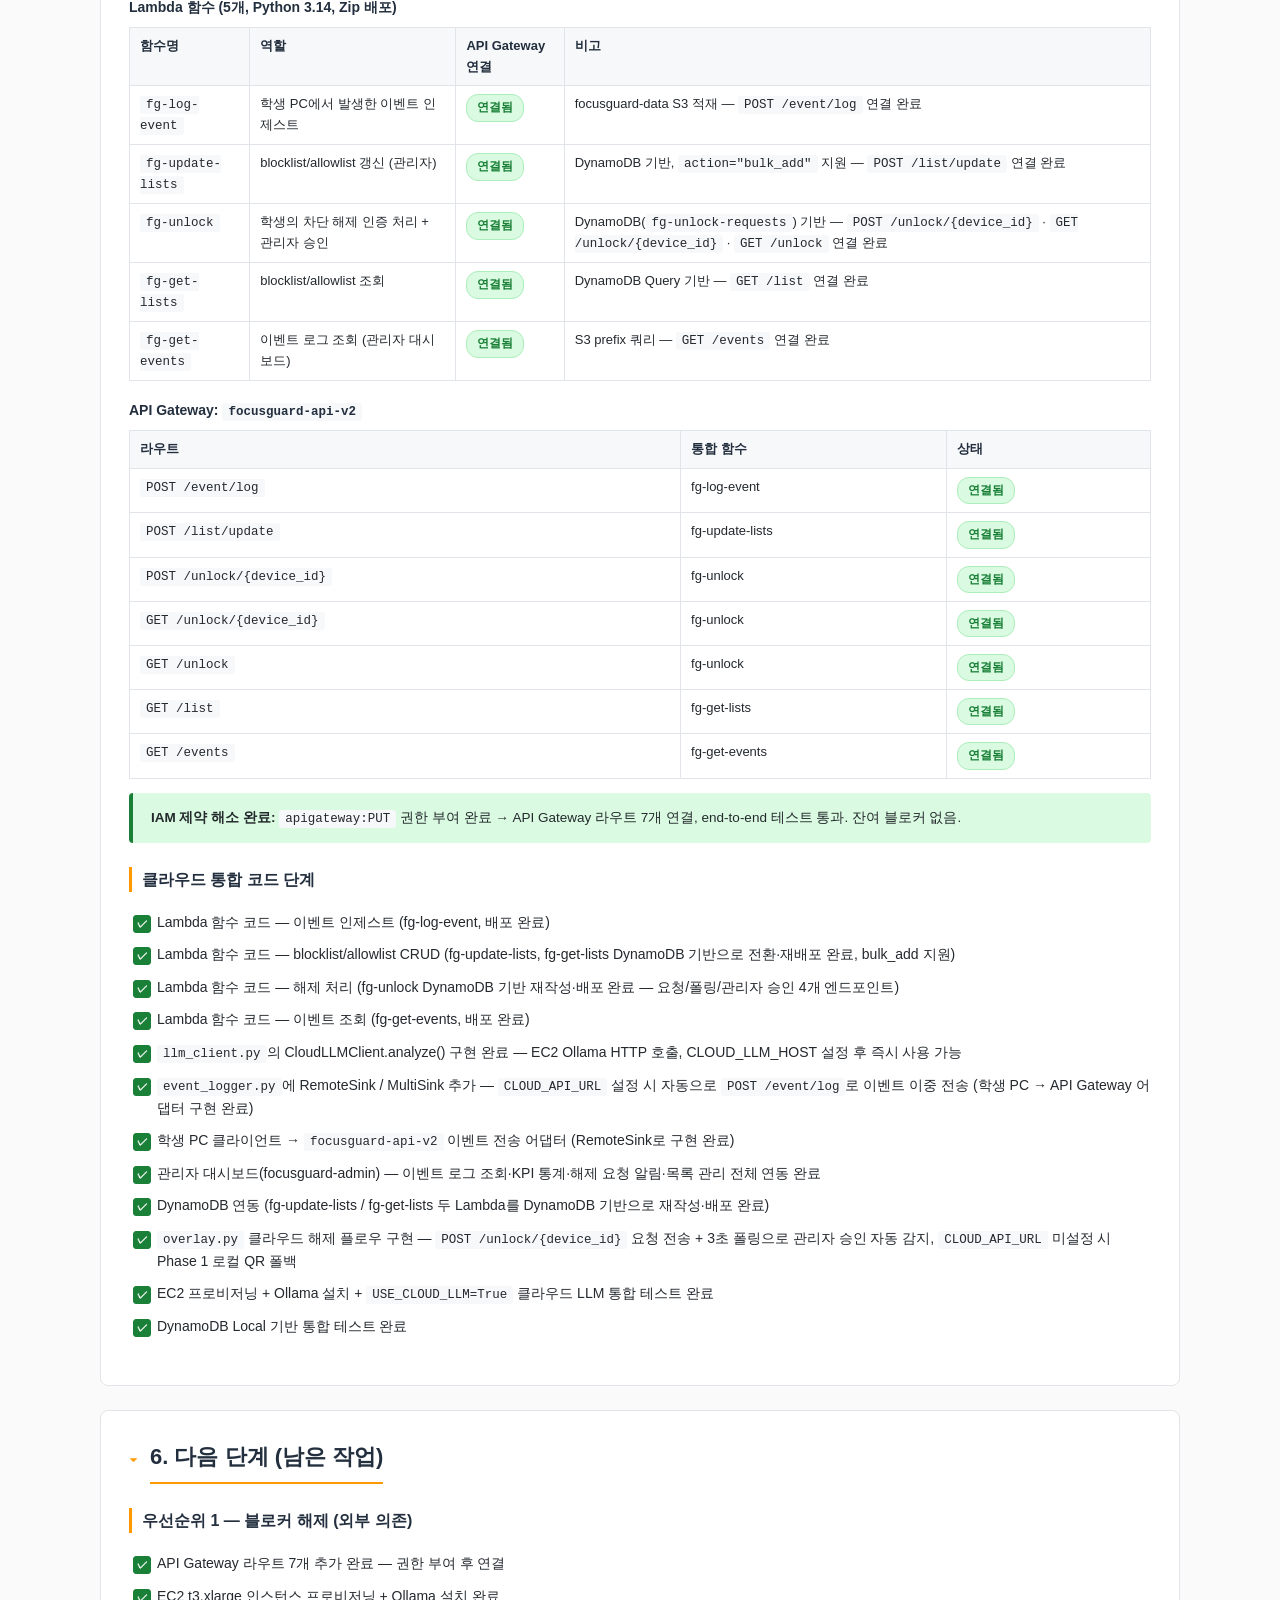
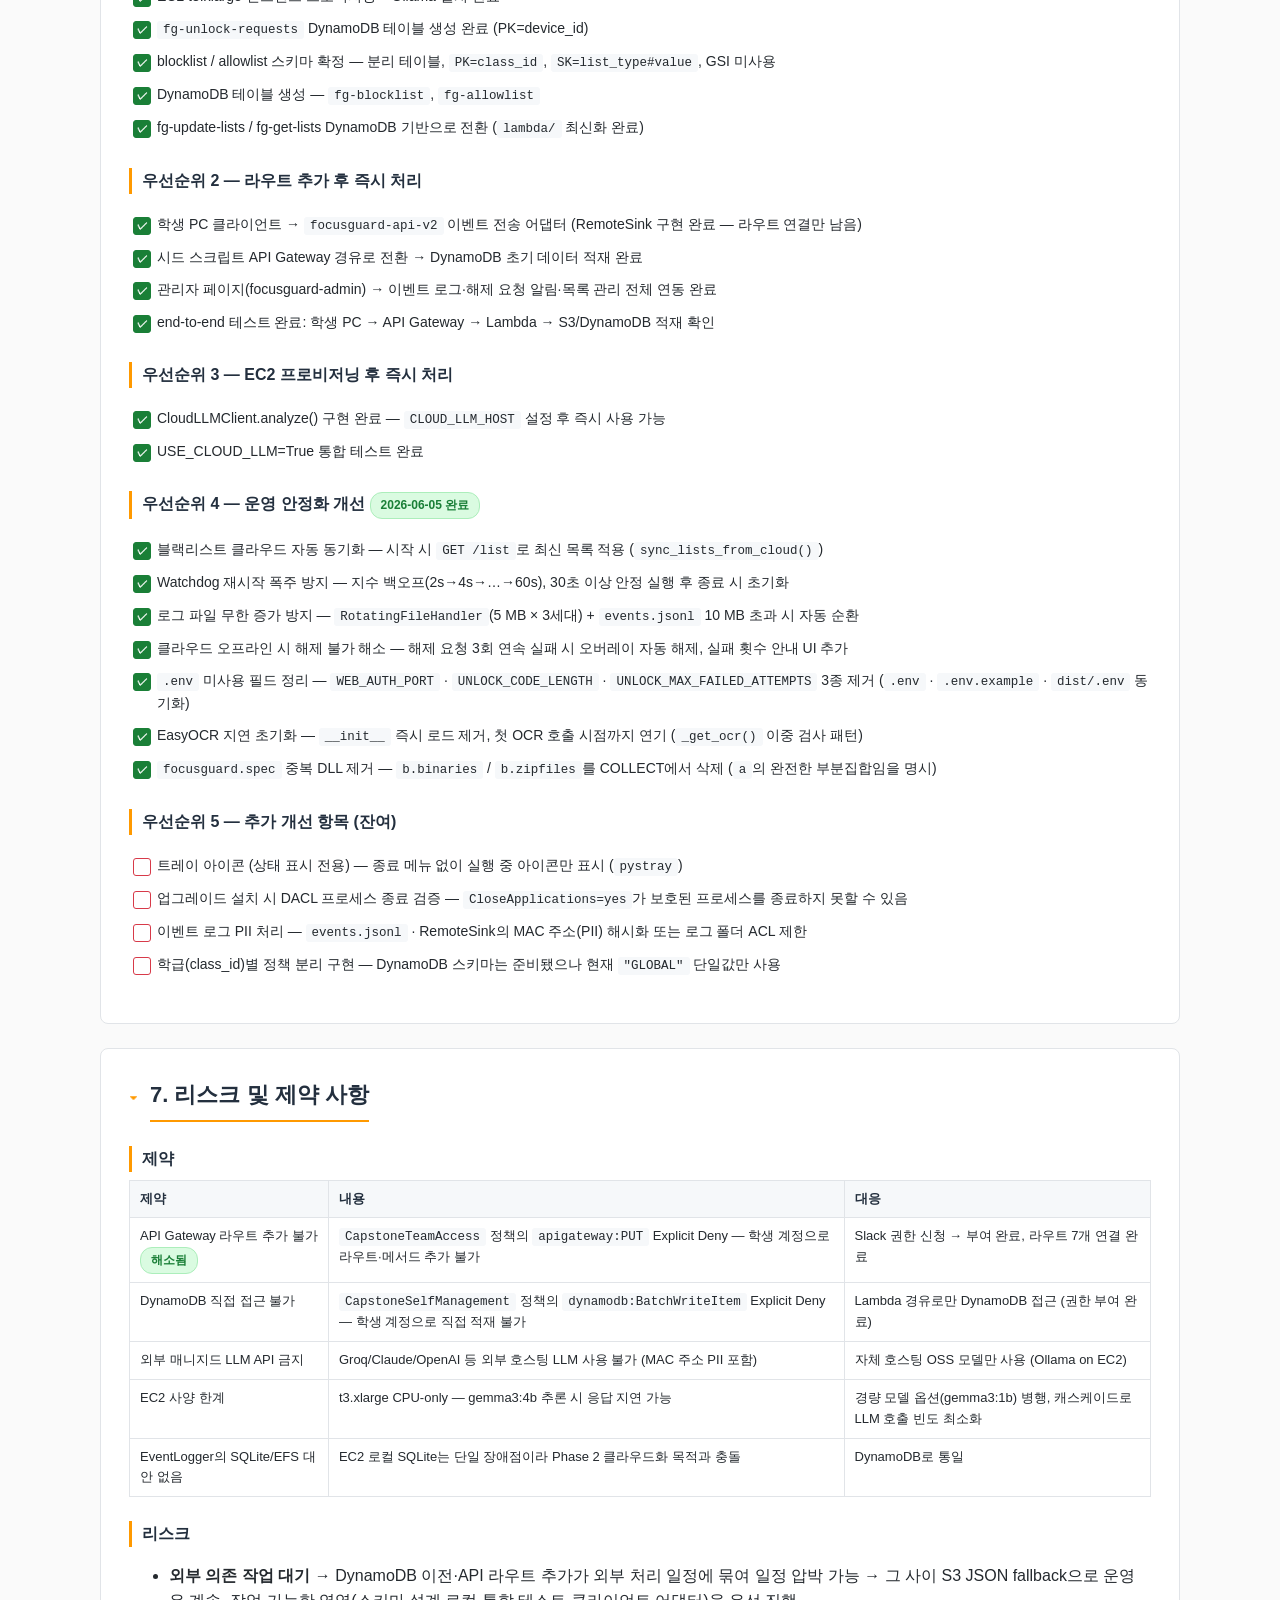
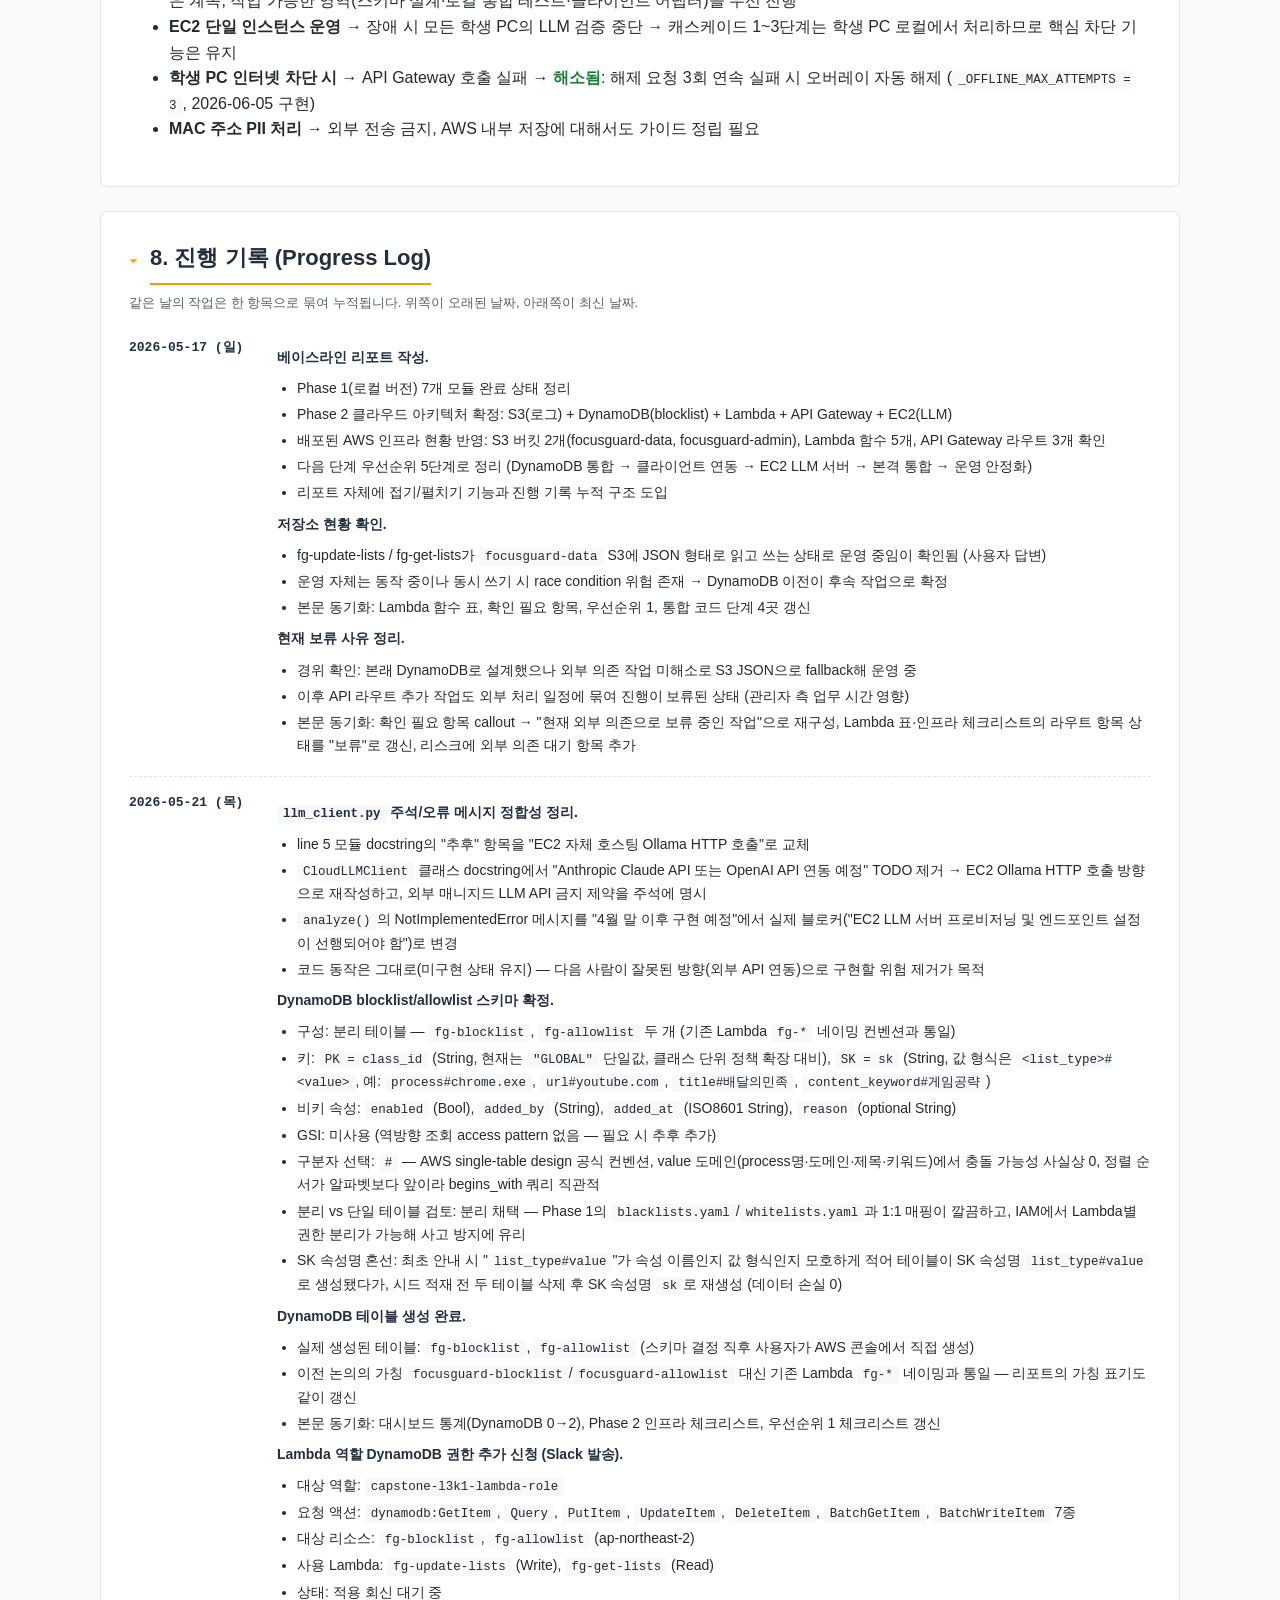
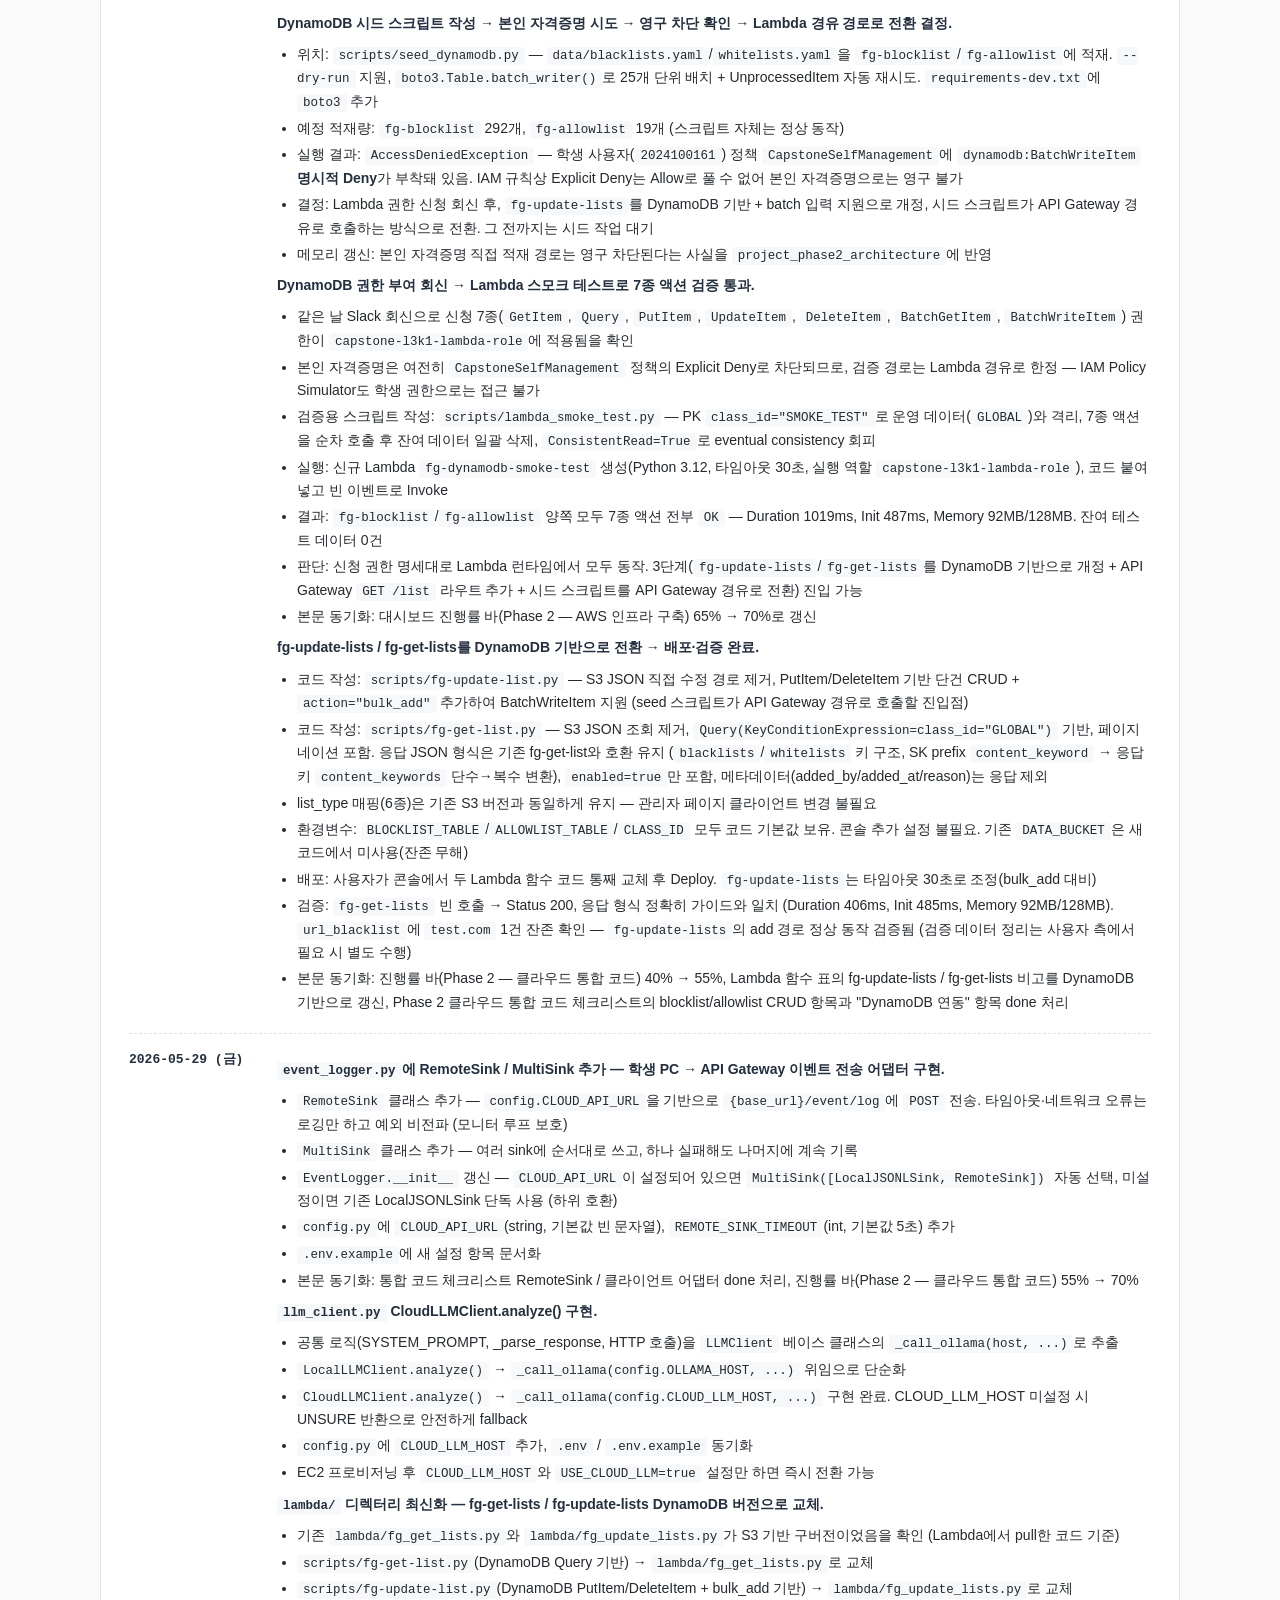
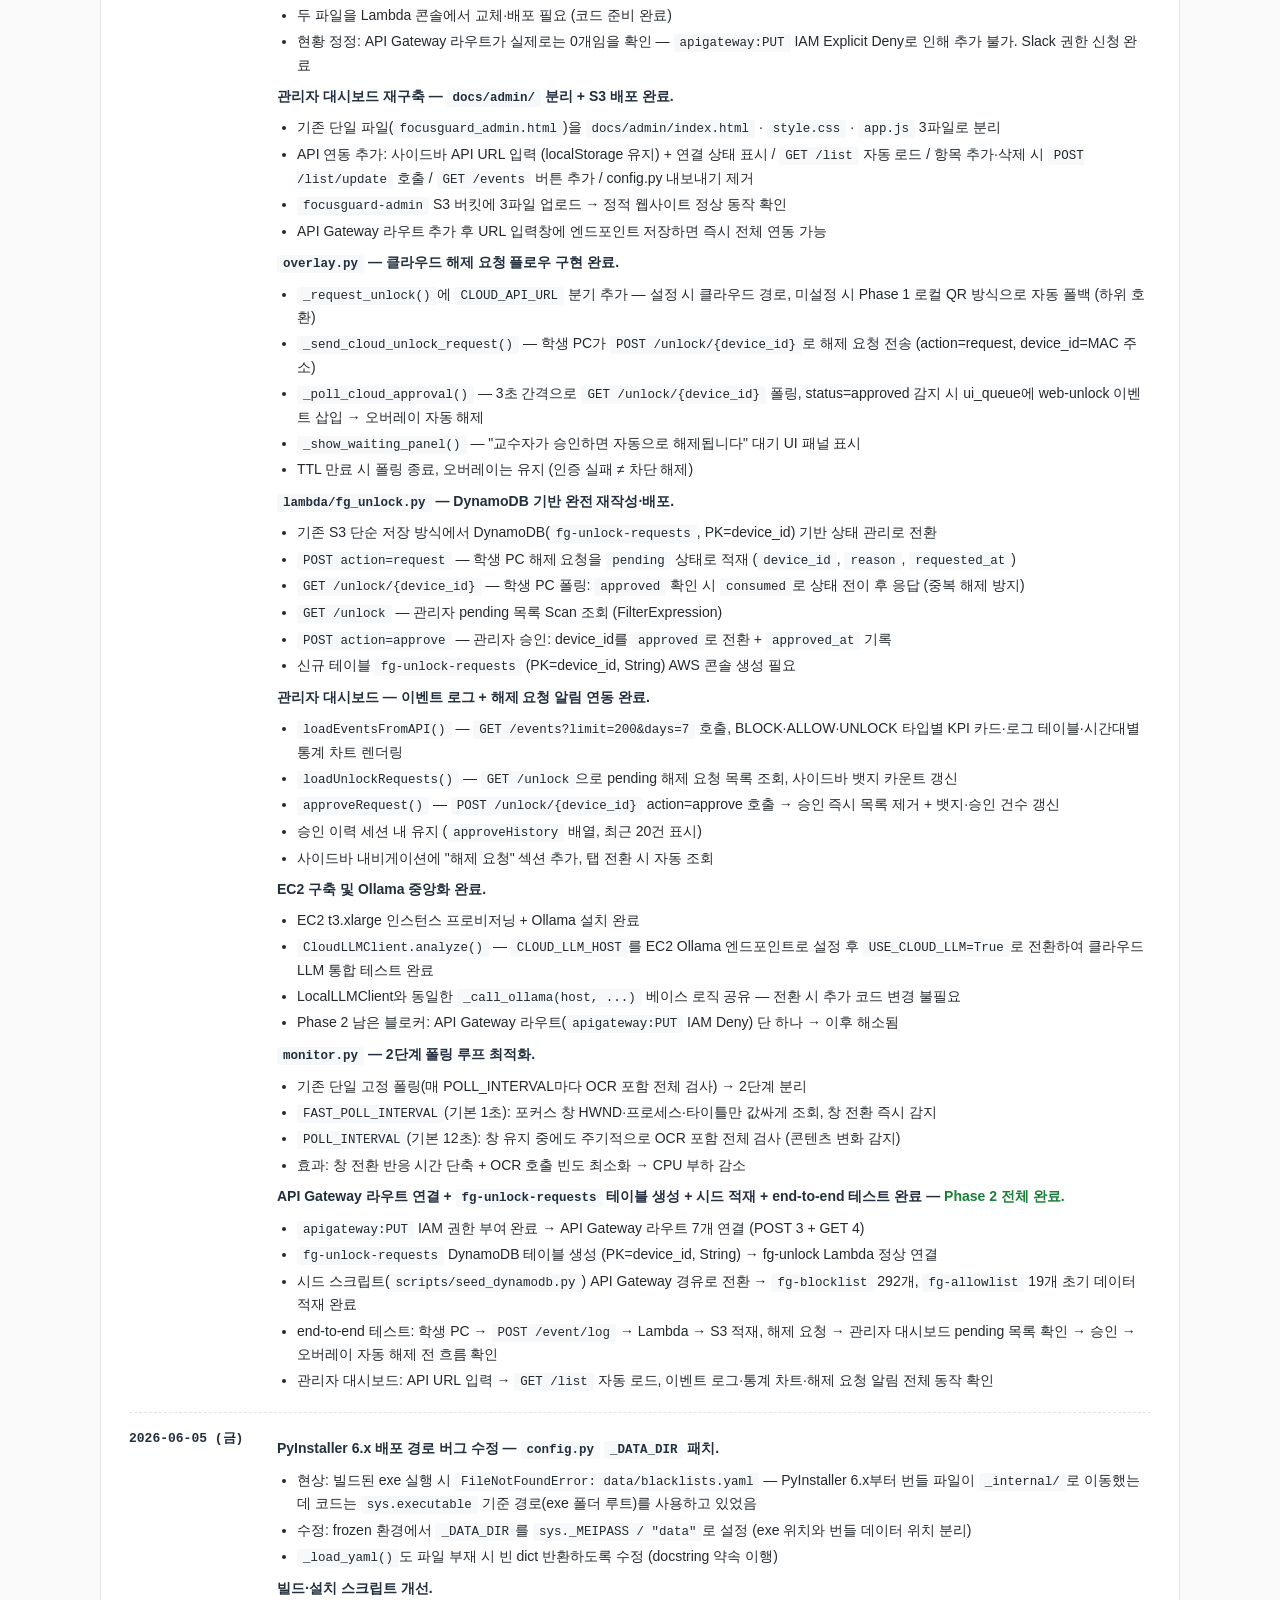
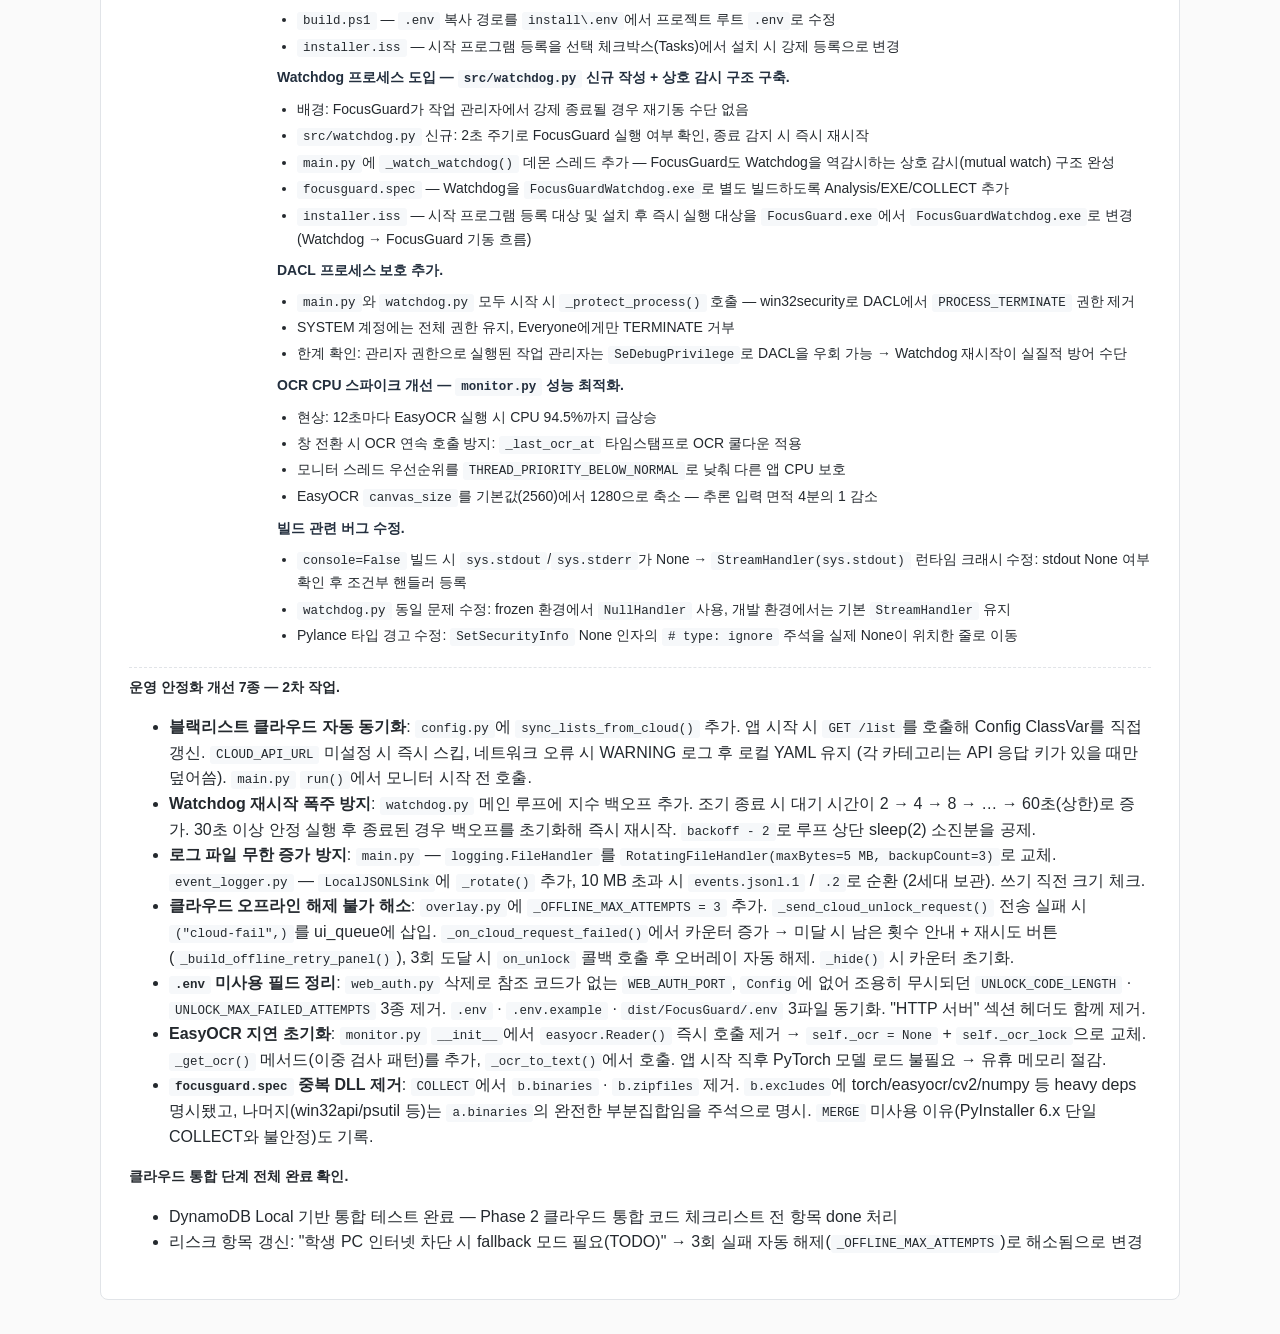
==== commit b614c2b9: "modified:   docs/index.html" ====
--- a/docs/index.html
+++ b/docs/index.html
@@ -613,7 +613,7 @@
     <li class="done">DynamoDB 연동 (fg-update-lists / fg-get-lists 두 Lambda를 DynamoDB 기반으로 재작성·배포 완료)</li>
     <li class="done"><code>overlay.py</code> 클라우드 해제 플로우 구현 — <code>POST /unlock/{device_id}</code> 요청 전송 + 3초 폴링으로 관리자 승인 자동 감지, <code>CLOUD_API_URL</code> 미설정 시 Phase 1 로컬 QR 폴백</li>
     <li class="done">EC2 프로비저닝 + Ollama 설치 + <code>USE_CLOUD_LLM=True</code> 클라우드 LLM 통합 테스트 완료</li>
-    <li class="pending">DynamoDB Local 기반 통합 테스트 작성</li>
+    <li class="done">DynamoDB Local 기반 통합 테스트 완료</li>
   </ul>
 </details>
 
@@ -706,7 +706,7 @@
   <ul>
     <li><strong>외부 의존 작업 대기</strong> → DynamoDB 이전·API 라우트 추가가 외부 처리 일정에 묶여 일정 압박 가능 → 그 사이 S3 JSON fallback으로 운영은 계속, 작업 가능한 영역(스키마 설계·로컬 통합 테스트·클라이언트 어댑터)을 우선 진행</li>
     <li><strong>EC2 단일 인스턴스 운영</strong> → 장애 시 모든 학생 PC의 LLM 검증 중단 → 캐스케이드 1~3단계는 학생 PC 로컬에서 처리하므로 핵심 차단 기능은 유지</li>
-    <li><strong>학생 PC 인터넷 차단 시</strong> → API Gateway 호출 실패 → 로컬 fallback 모드 필요 (TODO)</li>
+    <li><strong>학생 PC 인터넷 차단 시</strong> → API Gateway 호출 실패 → <span style="color:var(--done)"><strong>해소됨</strong></span>: 해제 요청 3회 연속 실패 시 오버레이 자동 해제 (<code>_OFFLINE_MAX_ATTEMPTS = 3</code>, 2026-06-05 구현)</li>
     <li><strong>MAC 주소 PII 처리</strong> → 외부 전송 금지, AWS 내부 저장에 대해서도 가이드 정립 필요</li>
   </ul>
 </details>
@@ -971,6 +971,12 @@
         <li><strong><code>focusguard.spec</code> 중복 DLL 제거</strong>: <code>COLLECT</code>에서 <code>b.binaries</code> · <code>b.zipfiles</code> 제거. <code>b.excludes</code>에 torch/easyocr/cv2/numpy 등 heavy deps 명시됐고, 나머지(win32api/psutil 등)는 <code>a.binaries</code>의 완전한 부분집합임을 주석으로 명시. <code>MERGE</code> 미사용 이유(PyInstaller 6.x 단일 COLLECT와 불안정)도 기록.</li>
       </ul>
 
+      <p><strong>클라우드 통합 단계 전체 완료 확인.</strong></p>
+      <ul>
+        <li>DynamoDB Local 기반 통합 테스트 완료 — Phase 2 클라우드 통합 코드 체크리스트 전 항목 done 처리</li>
+        <li>리스크 항목 갱신: "학생 PC 인터넷 차단 시 fallback 모드 필요(TODO)" → 3회 실패 자동 해제(<code>_OFFLINE_MAX_ATTEMPTS</code>)로 해소됨으로 변경</li>
+      </ul>
+
   <!-- 새 날짜 작업: 위 패턴으로 새 .log-entry 블록 추가. 같은 날짜 추가 작업은 그 날 블록 안에 <p><strong>...</strong></p> + <ul> 쌍을 덧붙이세요. -->
 
 </details>
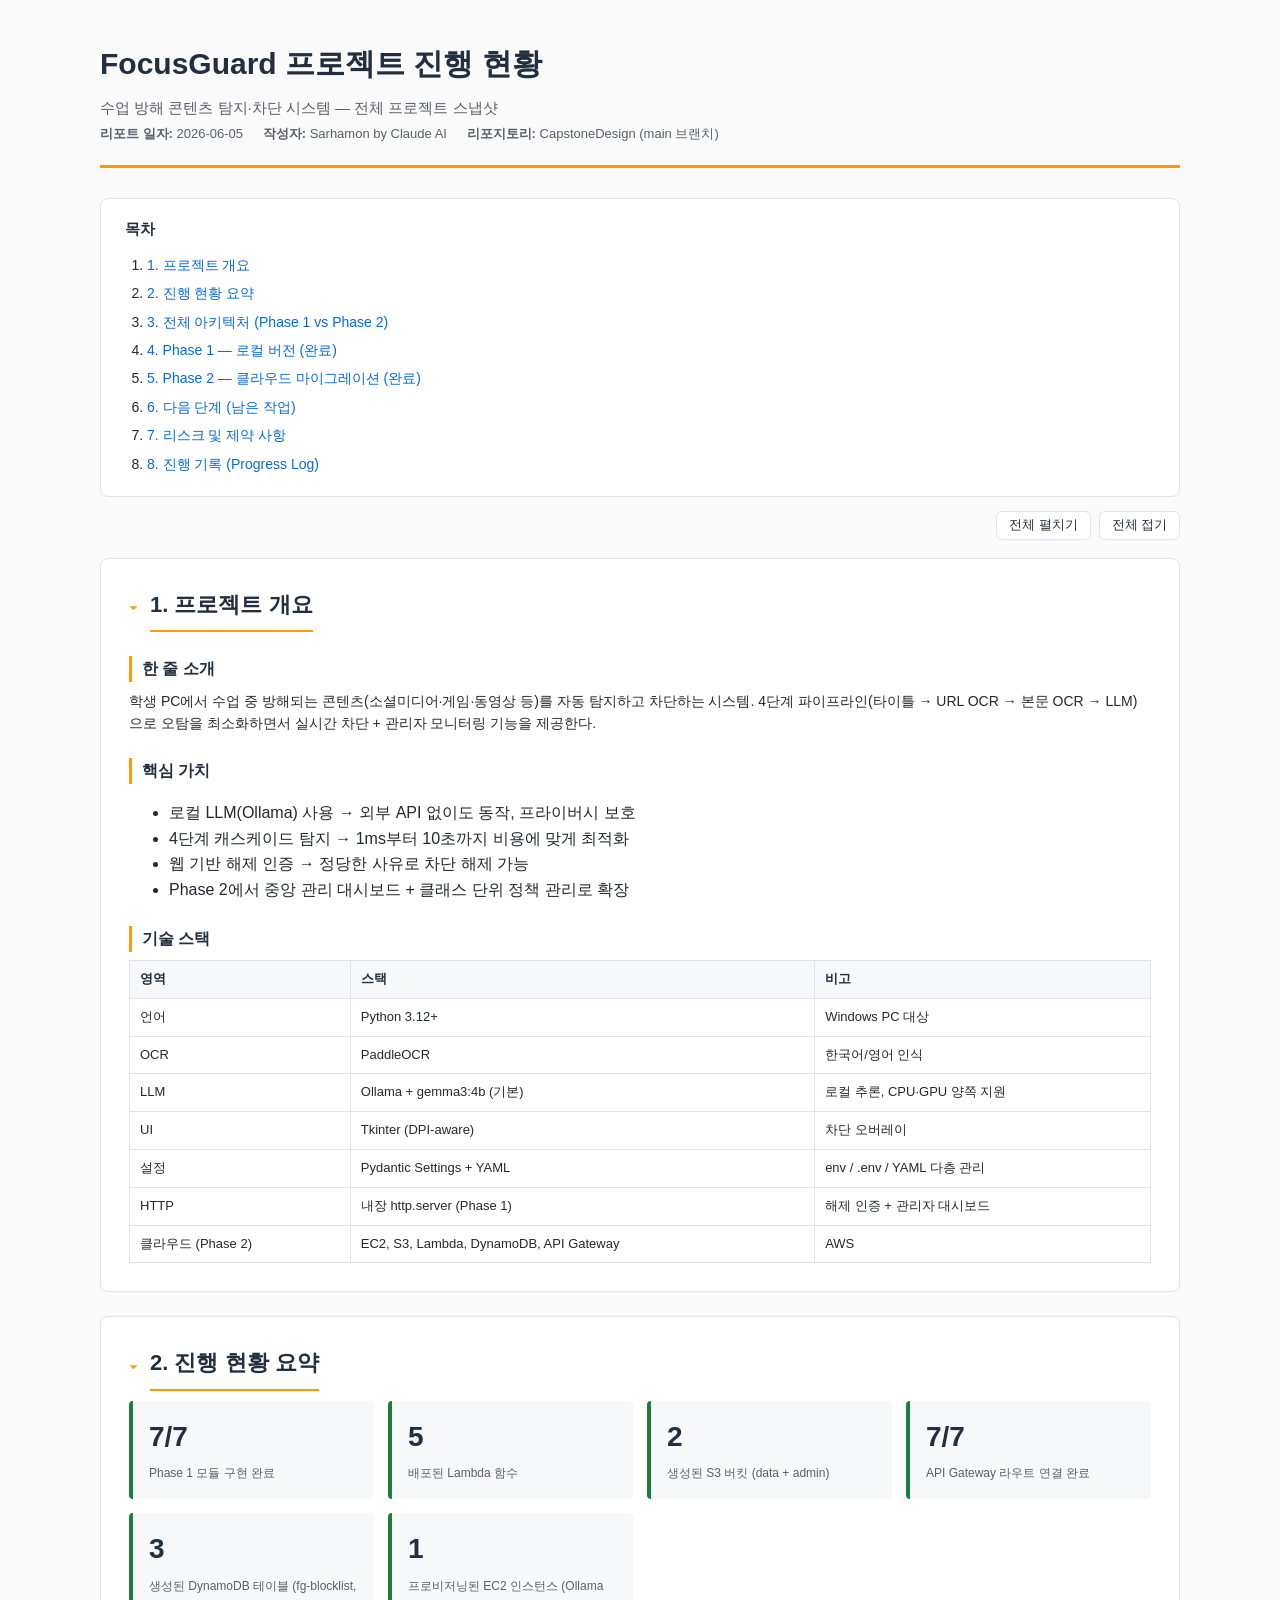
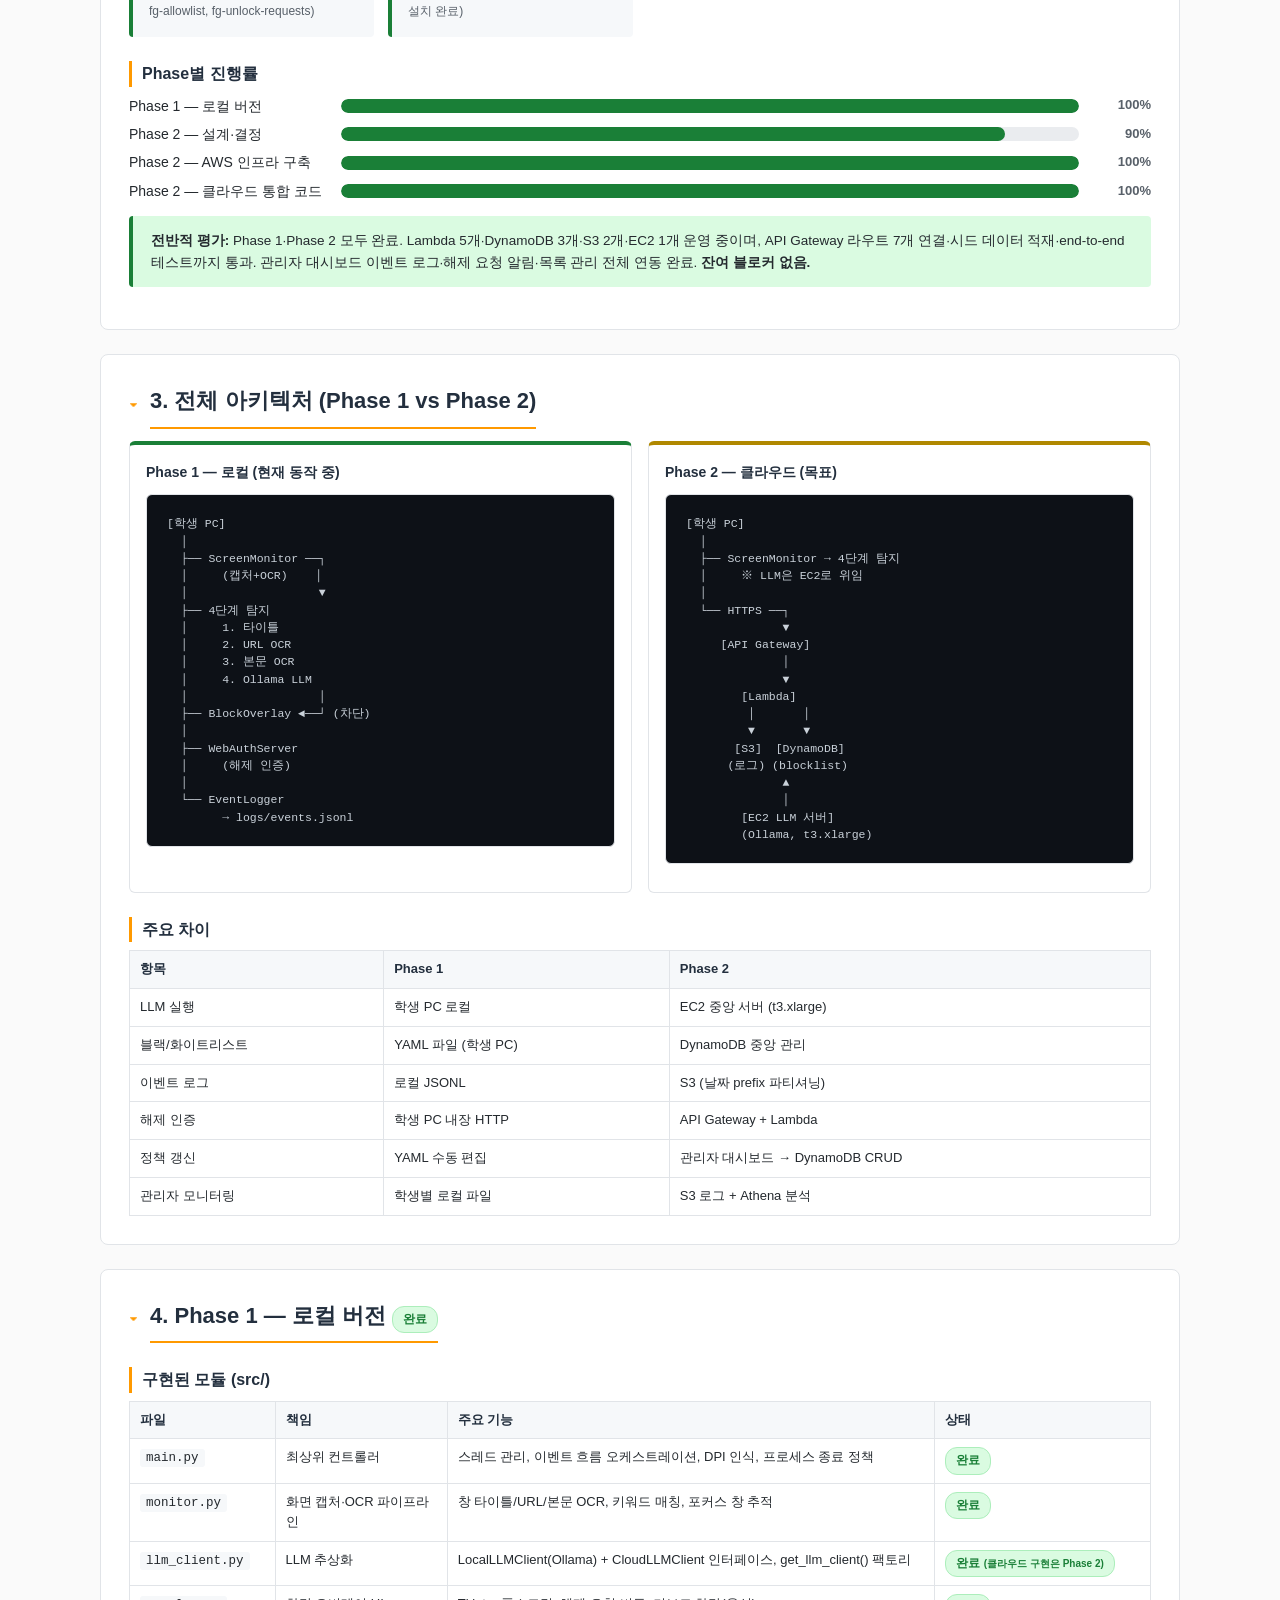
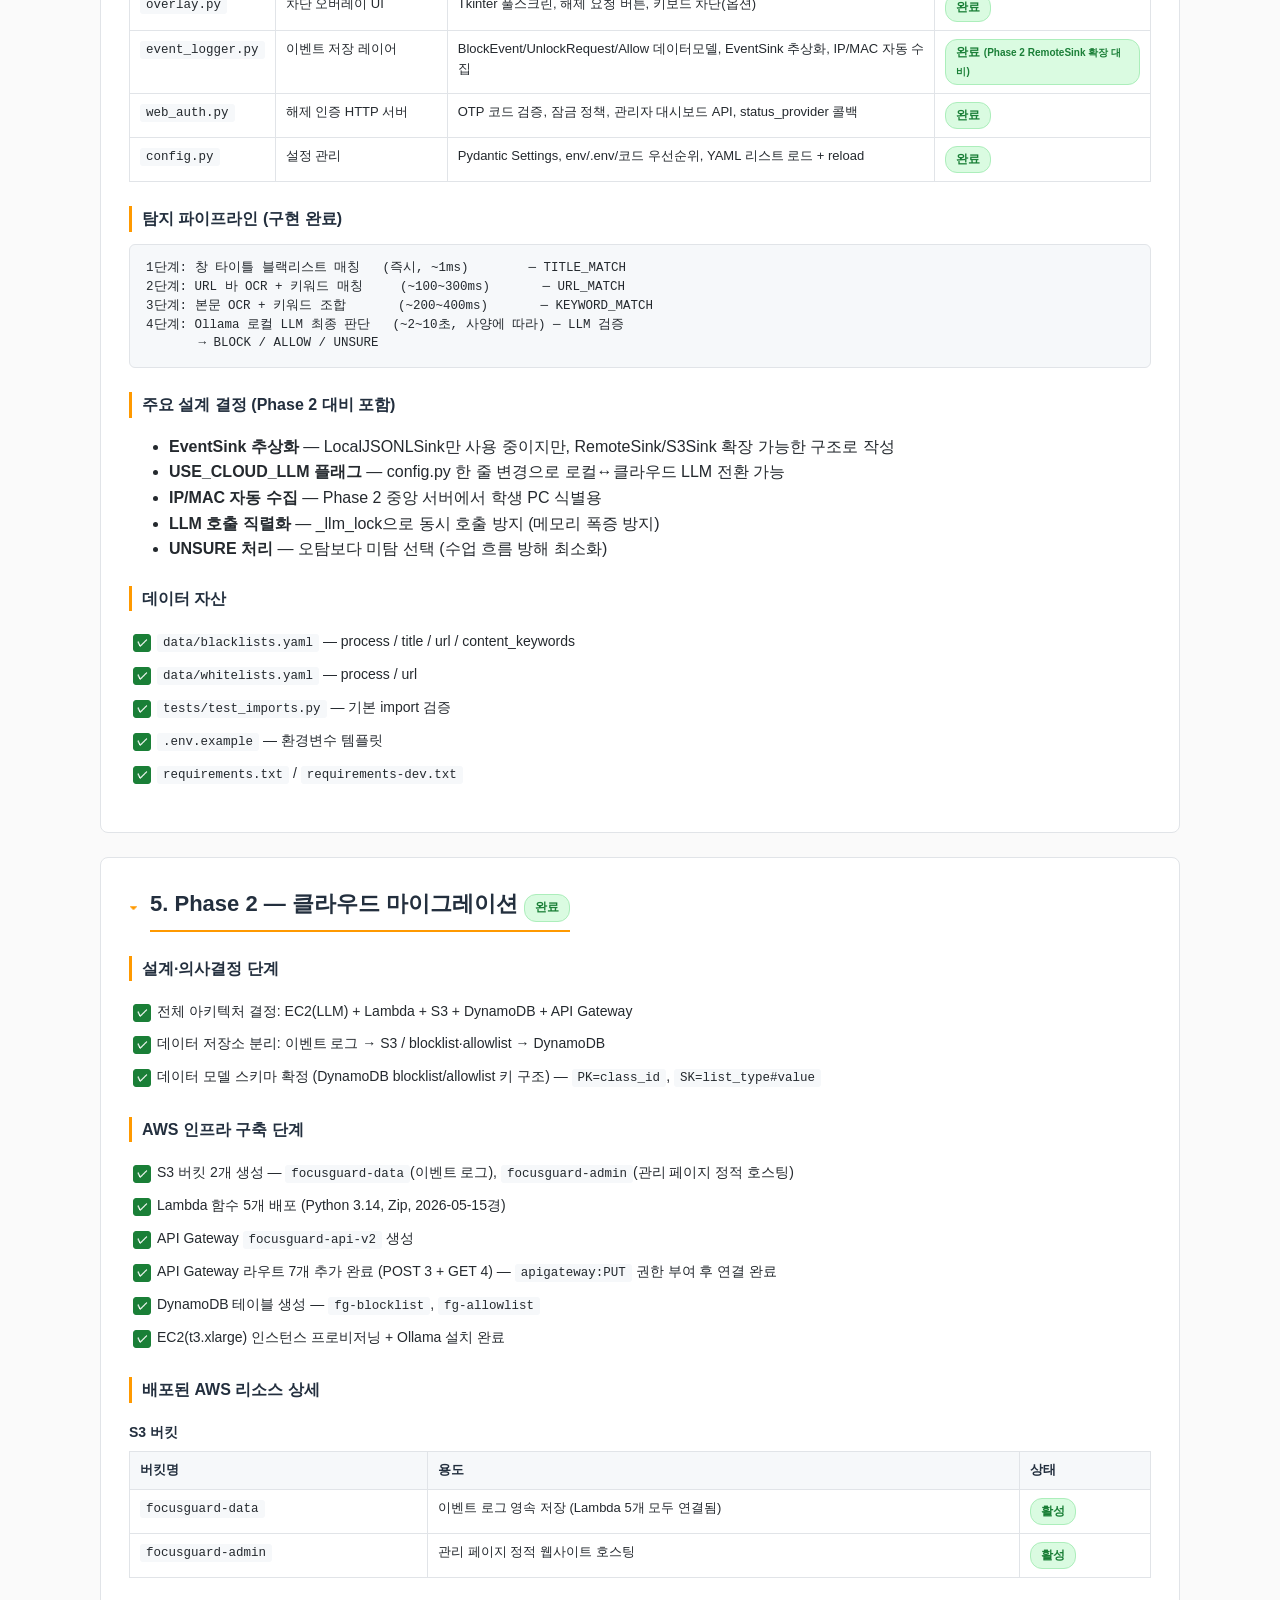
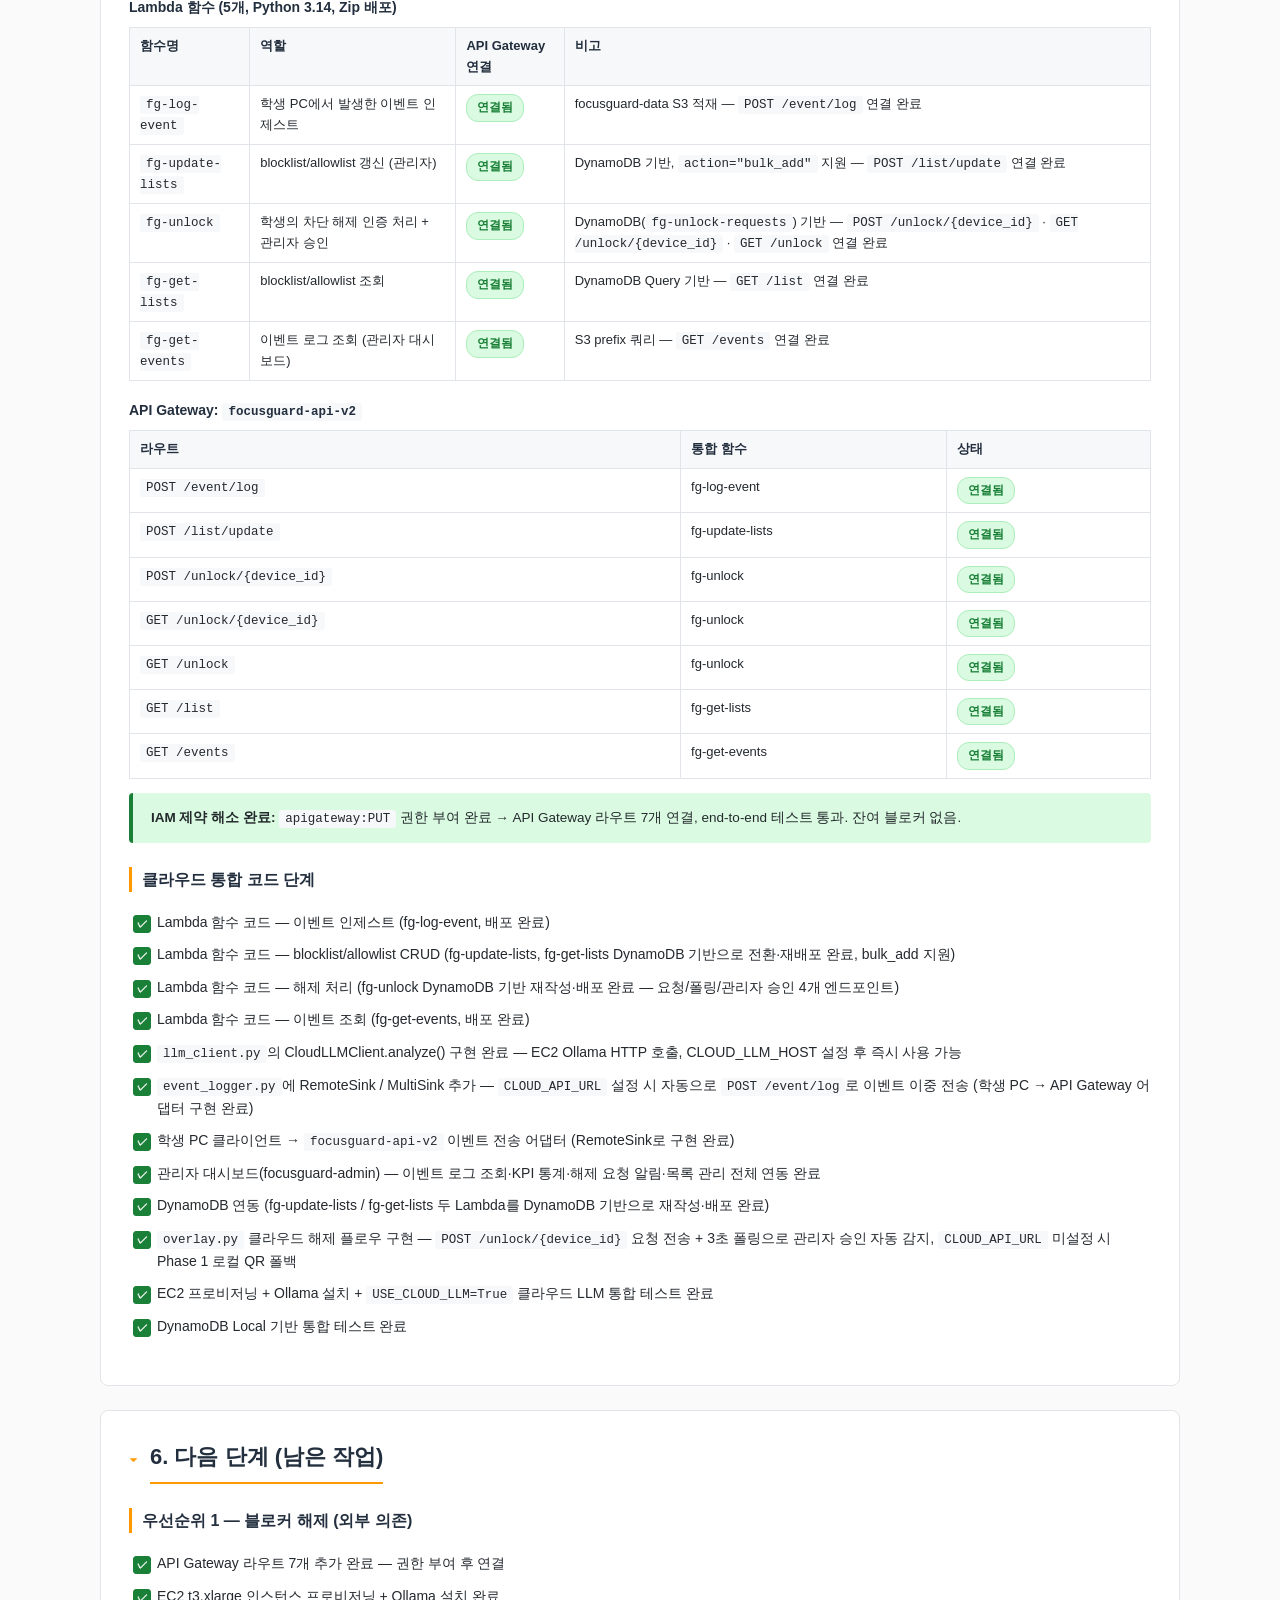
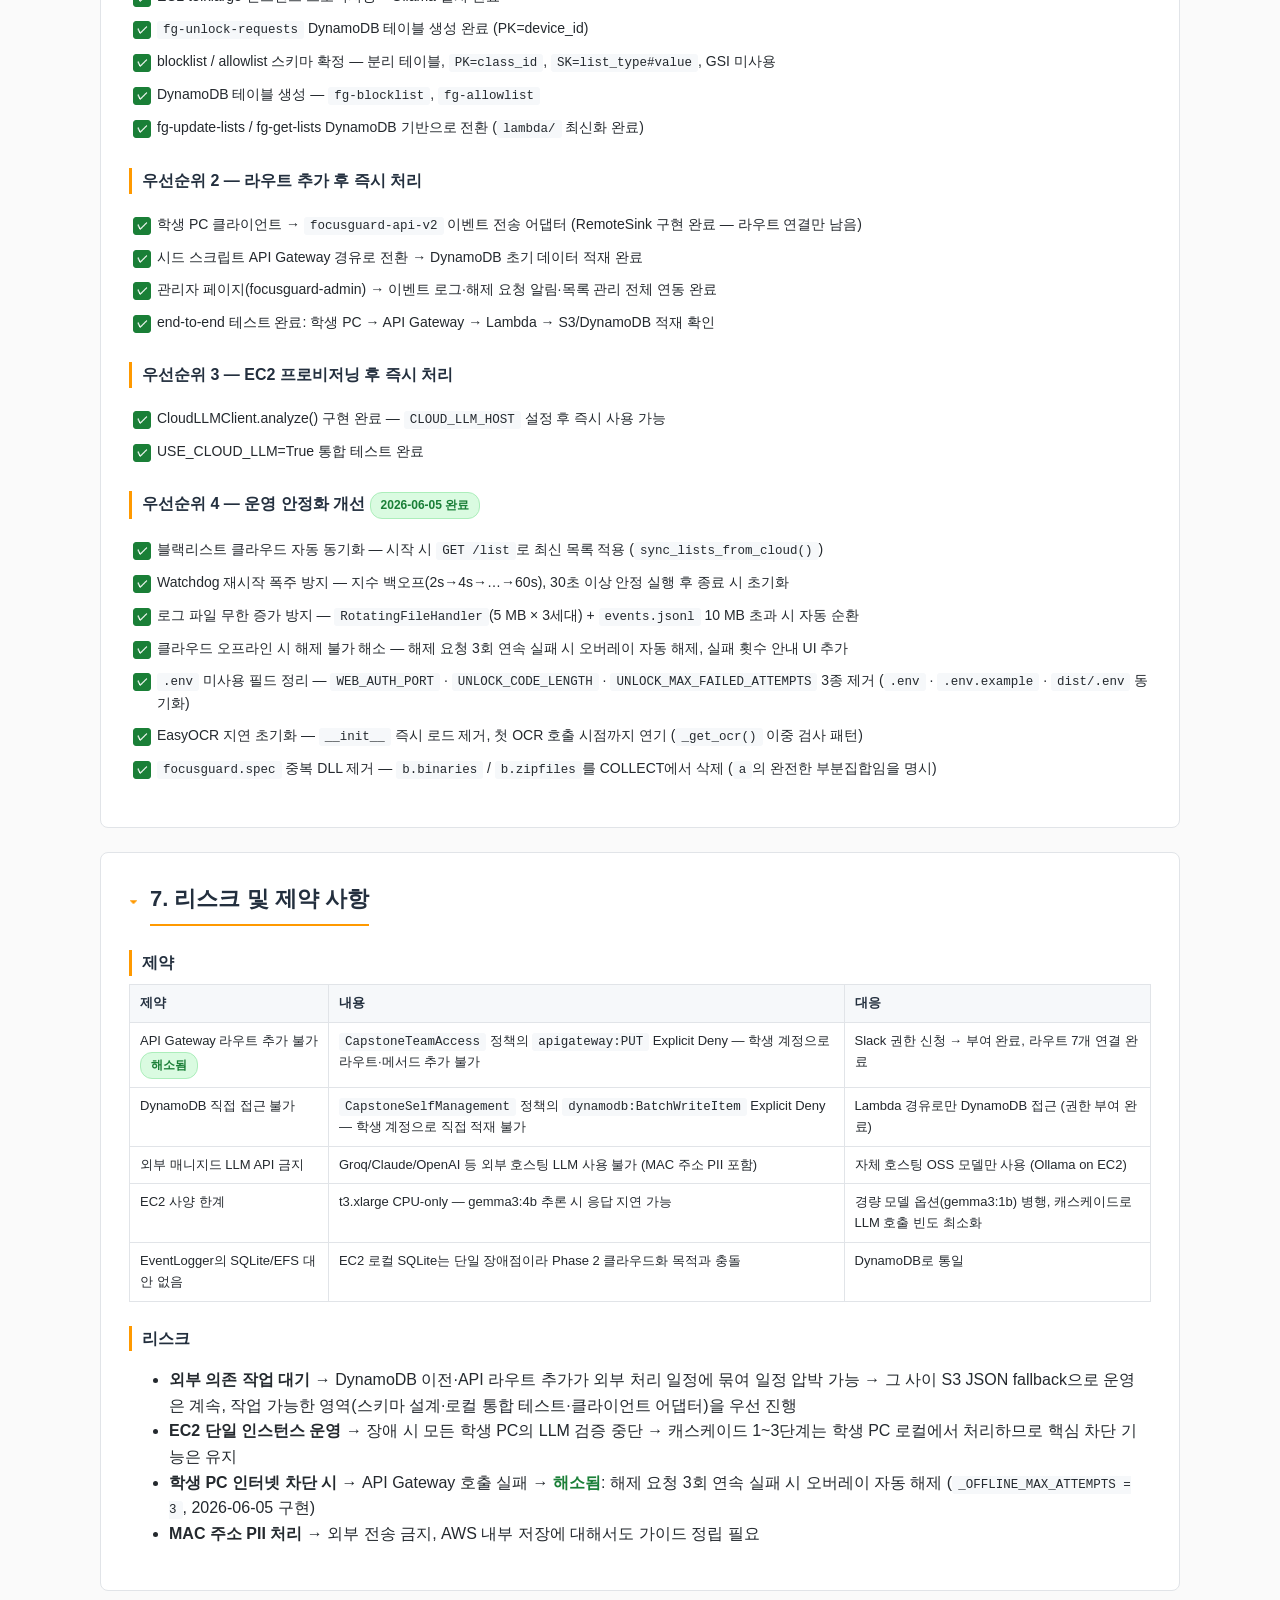
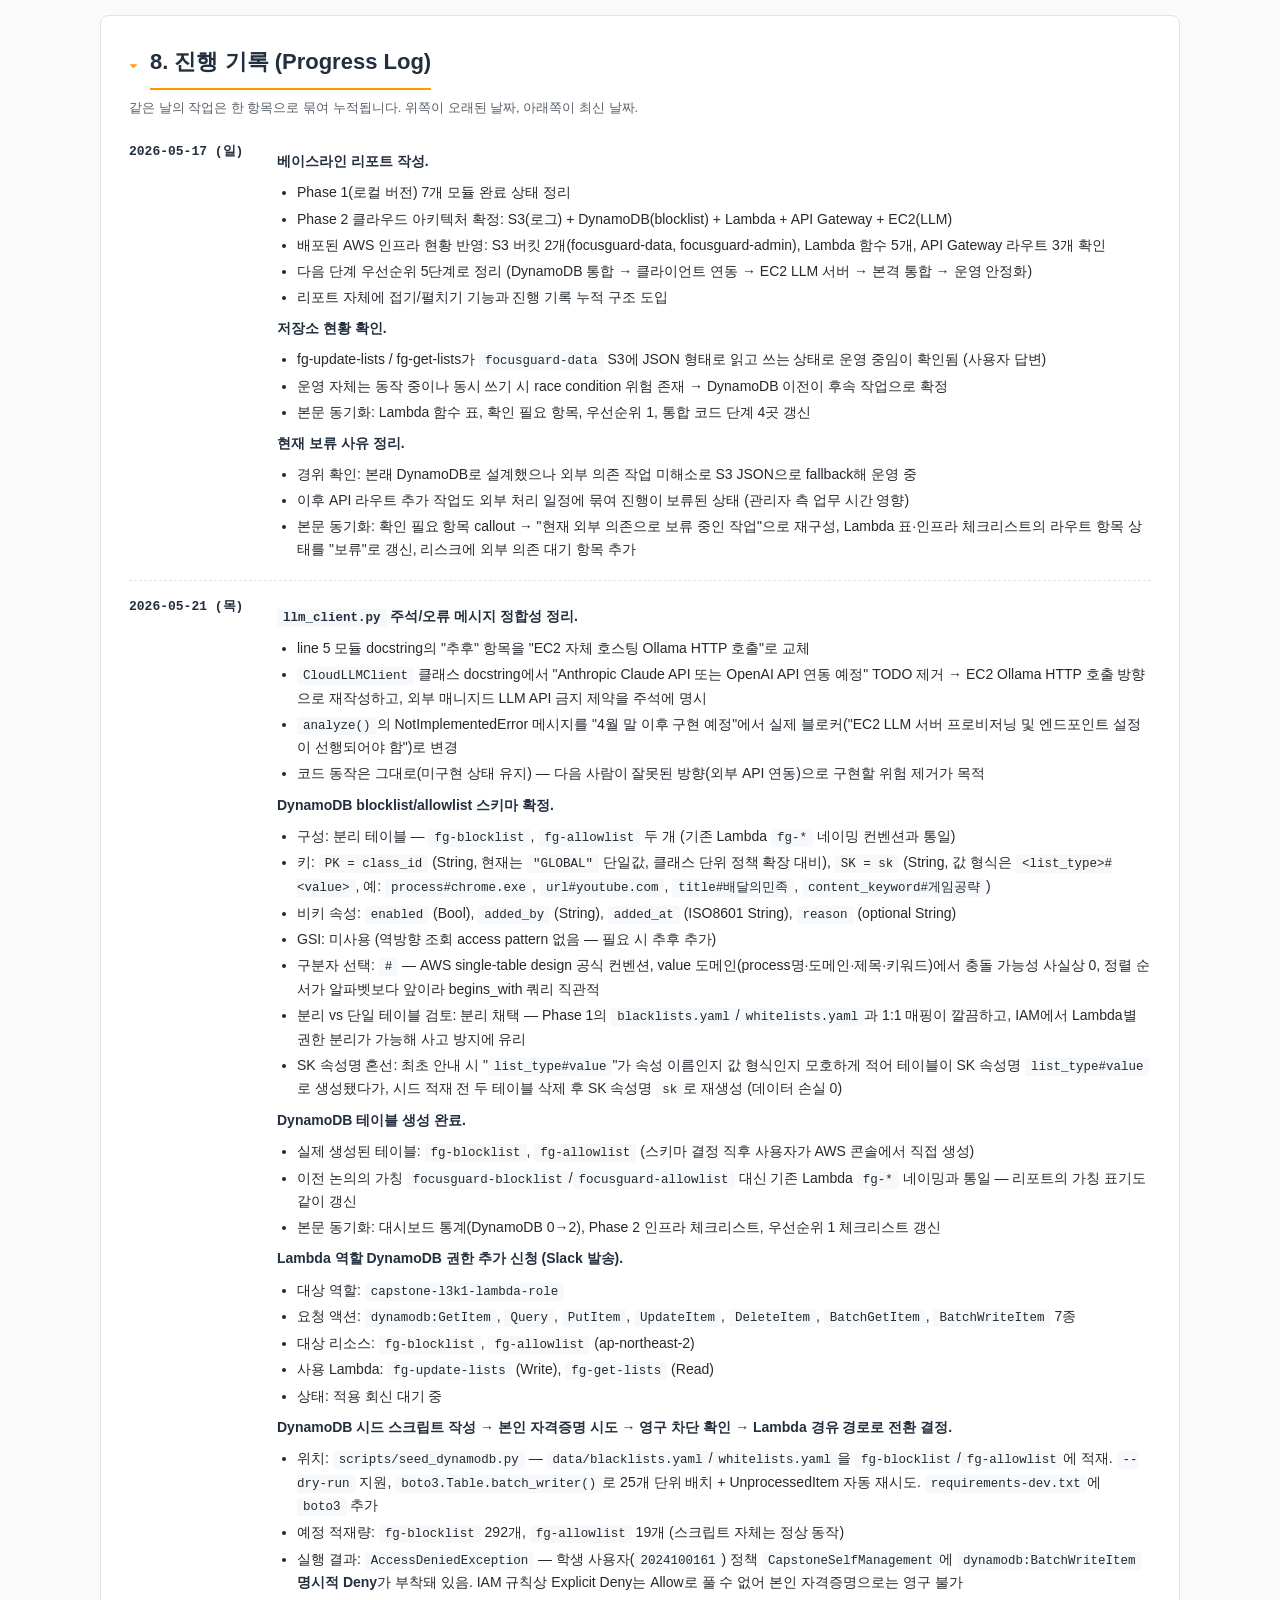
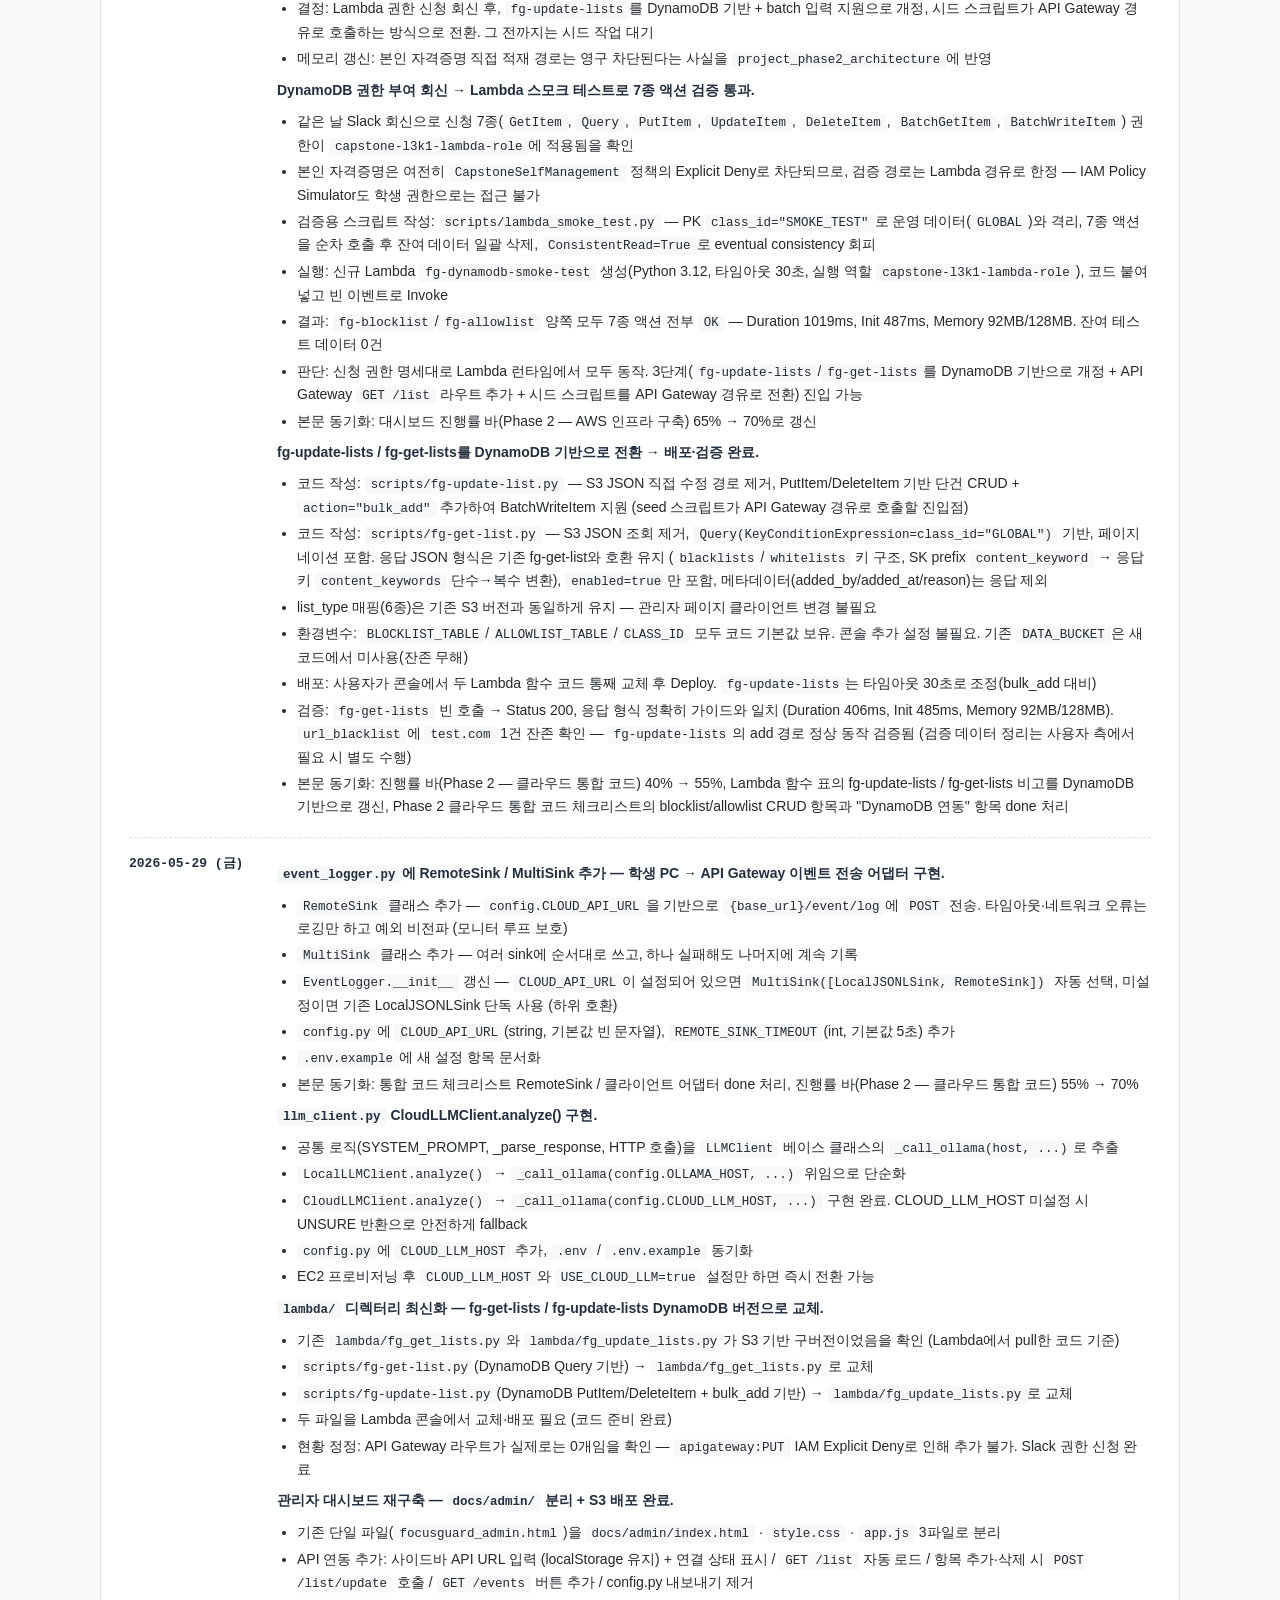
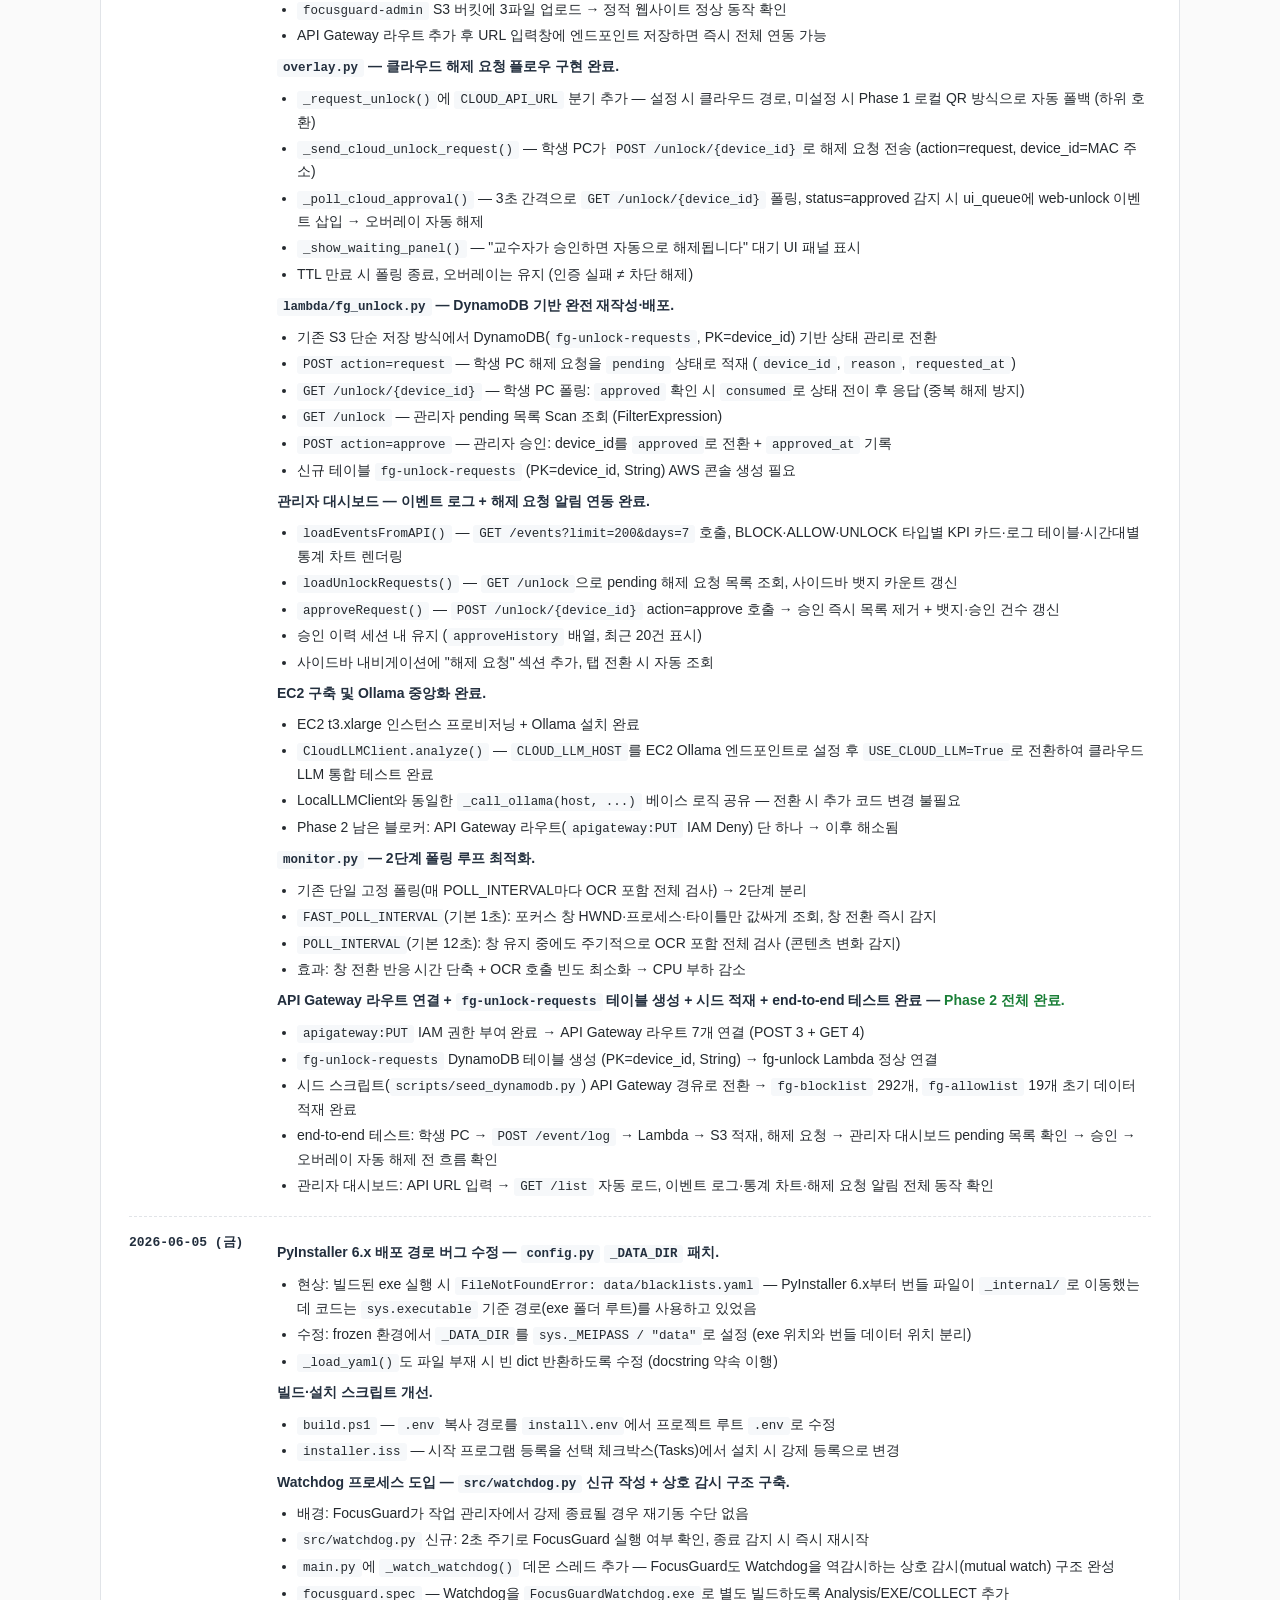
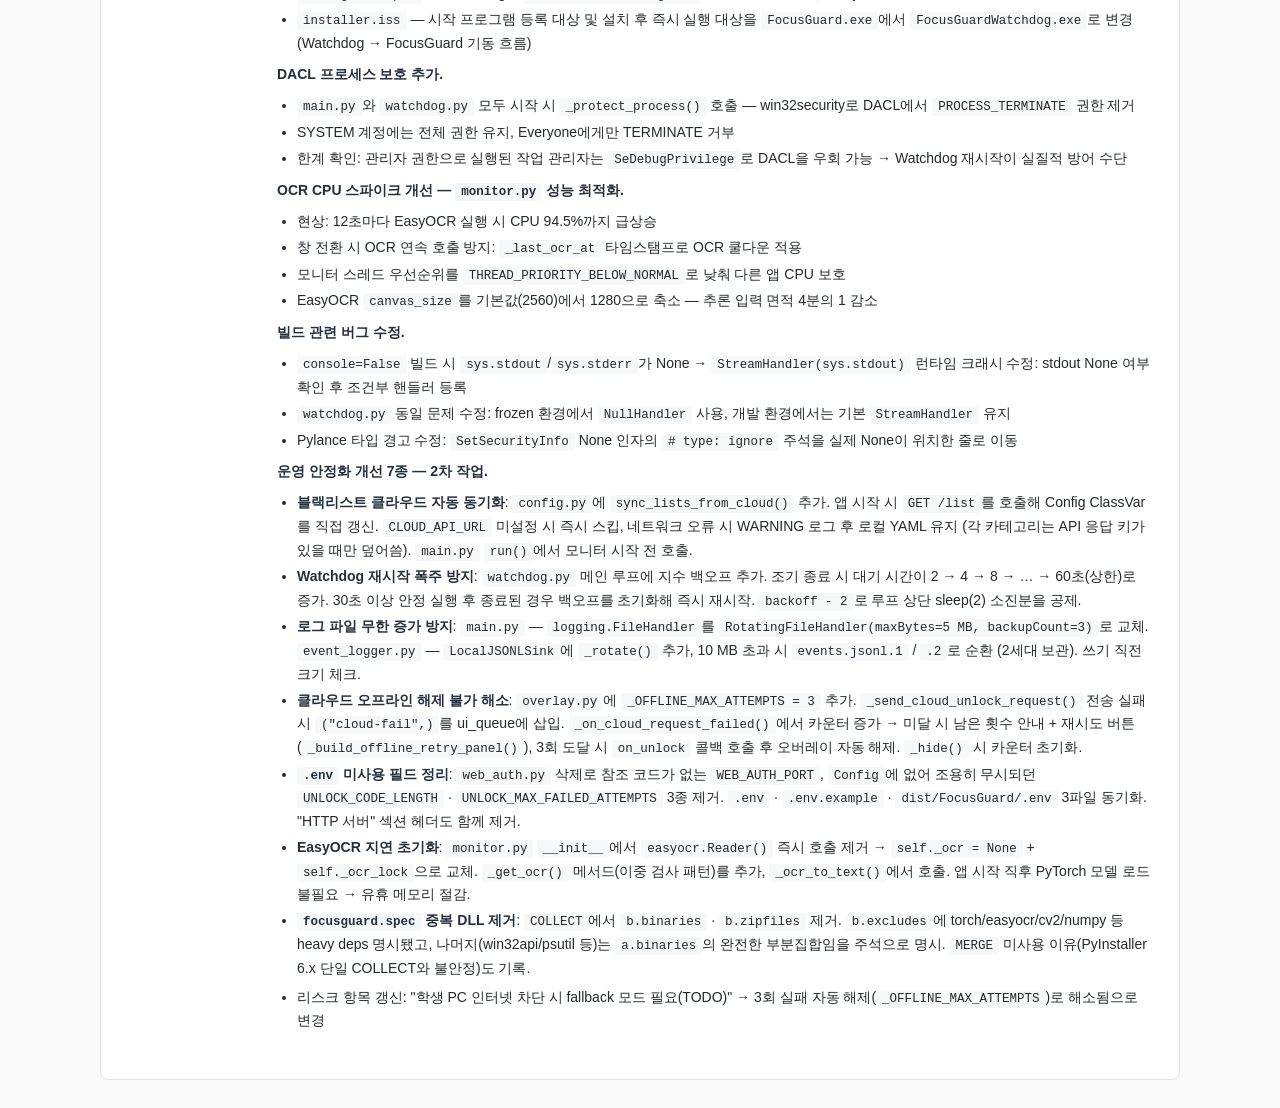
==== commit f8655747: "modified:   docs/index.html" ====
--- a/docs/index.html
+++ b/docs/index.html
@@ -259,7 +259,7 @@
     <li><a href="#sec-summary">2. 진행 현황 요약</a></li>
     <li><a href="#sec-arch">3. 전체 아키텍처 (Phase 1 vs Phase 2)</a></li>
     <li><a href="#sec-phase1">4. Phase 1 — 로컬 버전 (완료)</a></li>
-    <li><a href="#sec-phase2">5. Phase 2 — 클라우드 마이그레이션 (진행 중)</a></li>
+    <li><a href="#sec-phase2">5. Phase 2 — 클라우드 마이그레이션 (완료)</a></li>
     <li><a href="#sec-next">6. 다음 단계 (남은 작업)</a></li>
     <li><a href="#sec-risks">7. 리스크 및 제약 사항</a></li>
     <li><a href="#sec-log">8. 진행 기록 (Progress Log)</a></li>
@@ -656,14 +656,6 @@
     <li class="done"><code>focusguard.spec</code> 중복 DLL 제거 — <code>b.binaries</code> / <code>b.zipfiles</code>를 COLLECT에서 삭제 (<code>a</code>의 완전한 부분집합임을 명시)</li>
   </ul>
 
-  <h3>우선순위 5 — 추가 개선 항목 (잔여)</h3>
-  <ul class="checklist">
-    <li class="pending">트레이 아이콘 (상태 표시 전용) — 종료 메뉴 없이 실행 중 아이콘만 표시 (<code>pystray</code>)</li>
-    <li class="pending">업그레이드 설치 시 DACL 프로세스 종료 검증 — <code>CloseApplications=yes</code>가 보호된 프로세스를 종료하지 못할 수 있음</li>
-    <li class="pending">이벤트 로그 PII 처리 — <code>events.jsonl</code> · RemoteSink의 MAC 주소(PII) 해시화 또는 로그 폴더 ACL 제한</li>
-    <li class="pending">학급(class_id)별 정책 분리 구현 — DynamoDB 스키마는 준비됐으나 현재 <code>"GLOBAL"</code> 단일값만 사용</li>
-  </ul>
-
 </details>
 
 <!-- ============== 7. 리스크 및 제약 사항 ============== -->
@@ -957,9 +949,6 @@
         <li><code>watchdog.py</code> 동일 문제 수정: frozen 환경에서 <code>NullHandler</code> 사용, 개발 환경에서는 기본 <code>StreamHandler</code> 유지</li>
         <li>Pylance 타입 경고 수정: <code>SetSecurityInfo</code> None 인자의 <code># type: ignore</code> 주석을 실제 None이 위치한 줄로 이동</li>
       </ul>
-    </div>
-  </div>
-
       <p><strong>운영 안정화 개선 7종 — 2차 작업.</strong></p>
       <ul>
         <li><strong>블랙리스트 클라우드 자동 동기화</strong>: <code>config.py</code>에 <code>sync_lists_from_cloud()</code> 추가. 앱 시작 시 <code>GET /list</code>를 호출해 Config ClassVar를 직접 갱신. <code>CLOUD_API_URL</code> 미설정 시 즉시 스킵, 네트워크 오류 시 WARNING 로그 후 로컬 YAML 유지 (각 카테고리는 API 응답 키가 있을 때만 덮어씀). <code>main.py</code> <code>run()</code>에서 모니터 시작 전 호출.</li>
@@ -971,11 +960,12 @@
         <li><strong><code>focusguard.spec</code> 중복 DLL 제거</strong>: <code>COLLECT</code>에서 <code>b.binaries</code> · <code>b.zipfiles</code> 제거. <code>b.excludes</code>에 torch/easyocr/cv2/numpy 등 heavy deps 명시됐고, 나머지(win32api/psutil 등)는 <code>a.binaries</code>의 완전한 부분집합임을 주석으로 명시. <code>MERGE</code> 미사용 이유(PyInstaller 6.x 단일 COLLECT와 불안정)도 기록.</li>
       </ul>
 
-      <p><strong>클라우드 통합 단계 전체 완료 확인.</strong></p>
-      <ul>
-        <li>DynamoDB Local 기반 통합 테스트 완료 — Phase 2 클라우드 통합 코드 체크리스트 전 항목 done 처리</li>
+      <ul>
         <li>리스크 항목 갱신: "학생 PC 인터넷 차단 시 fallback 모드 필요(TODO)" → 3회 실패 자동 해제(<code>_OFFLINE_MAX_ATTEMPTS</code>)로 해소됨으로 변경</li>
       </ul>
+    </div>
+  </div>
+
 
   <!-- 새 날짜 작업: 위 패턴으로 새 .log-entry 블록 추가. 같은 날짜 추가 작업은 그 날 블록 안에 <p><strong>...</strong></p> + <ul> 쌍을 덧붙이세요. -->
 
